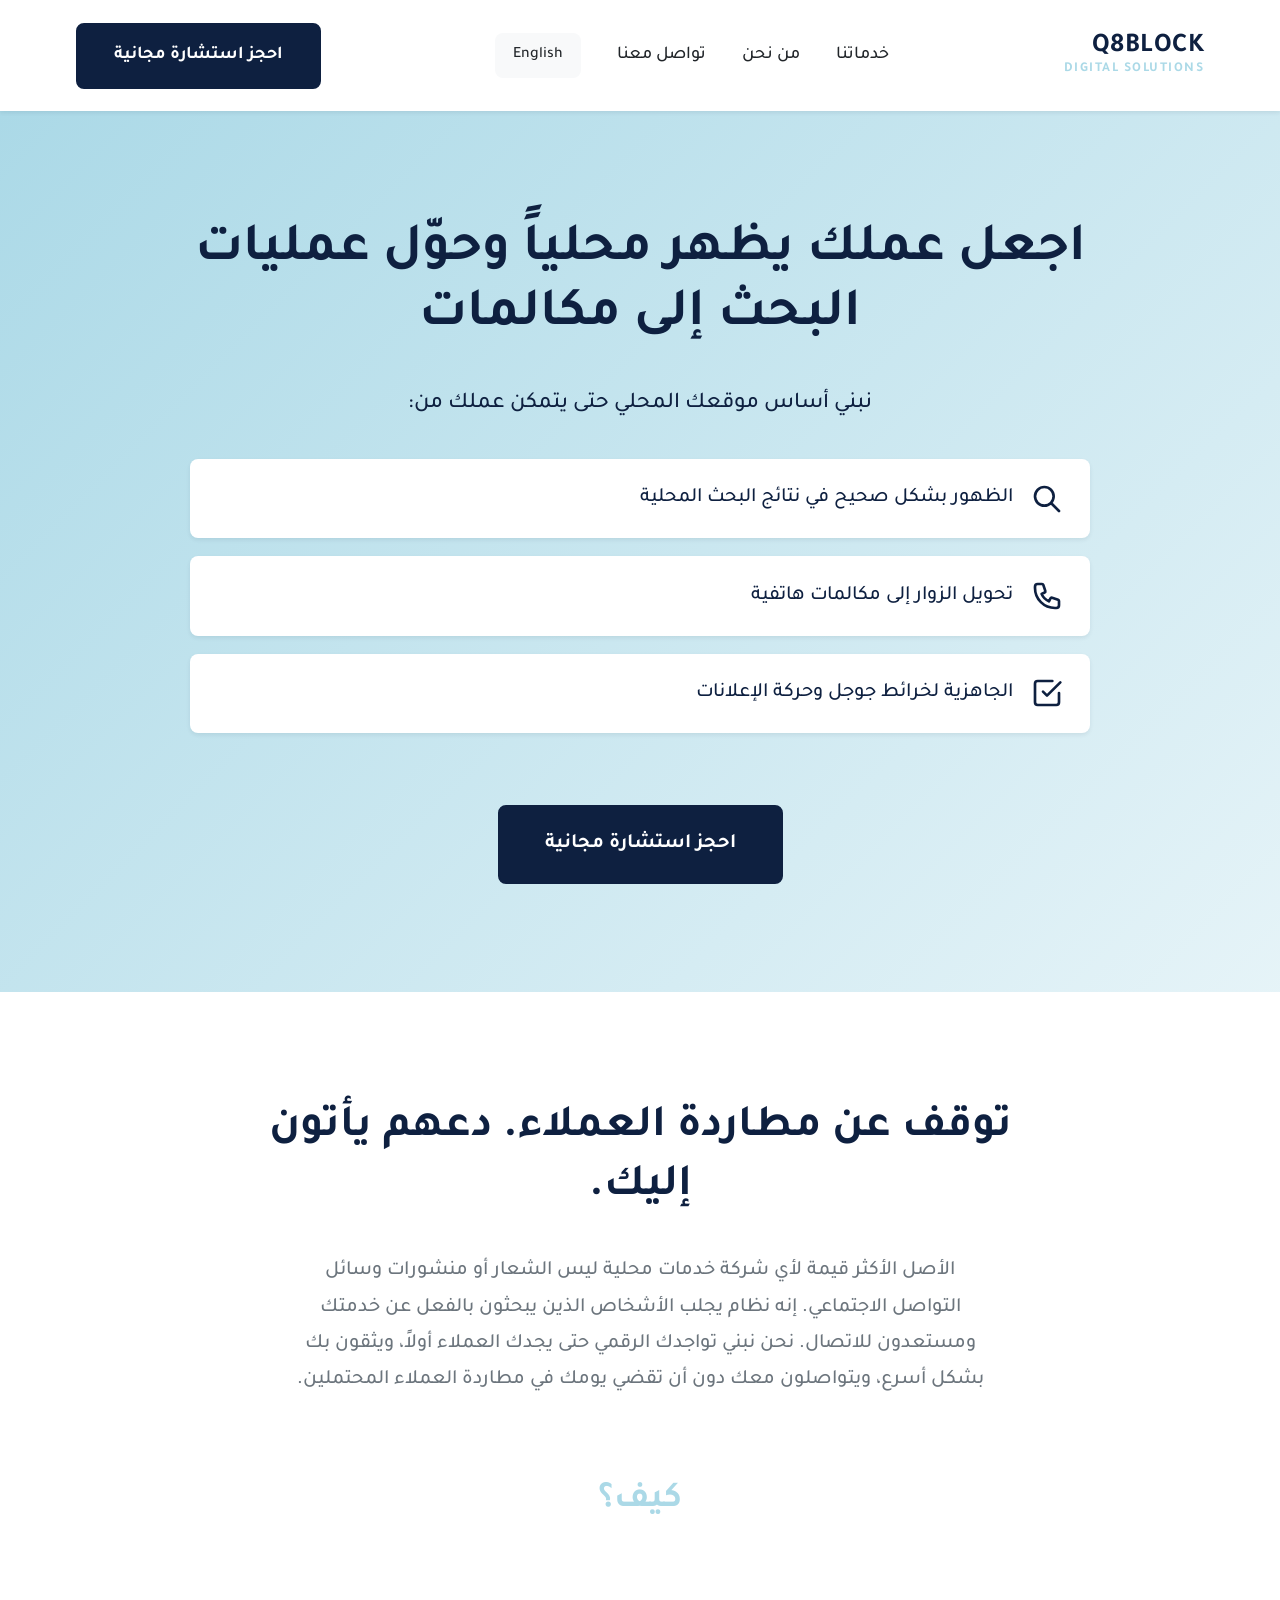
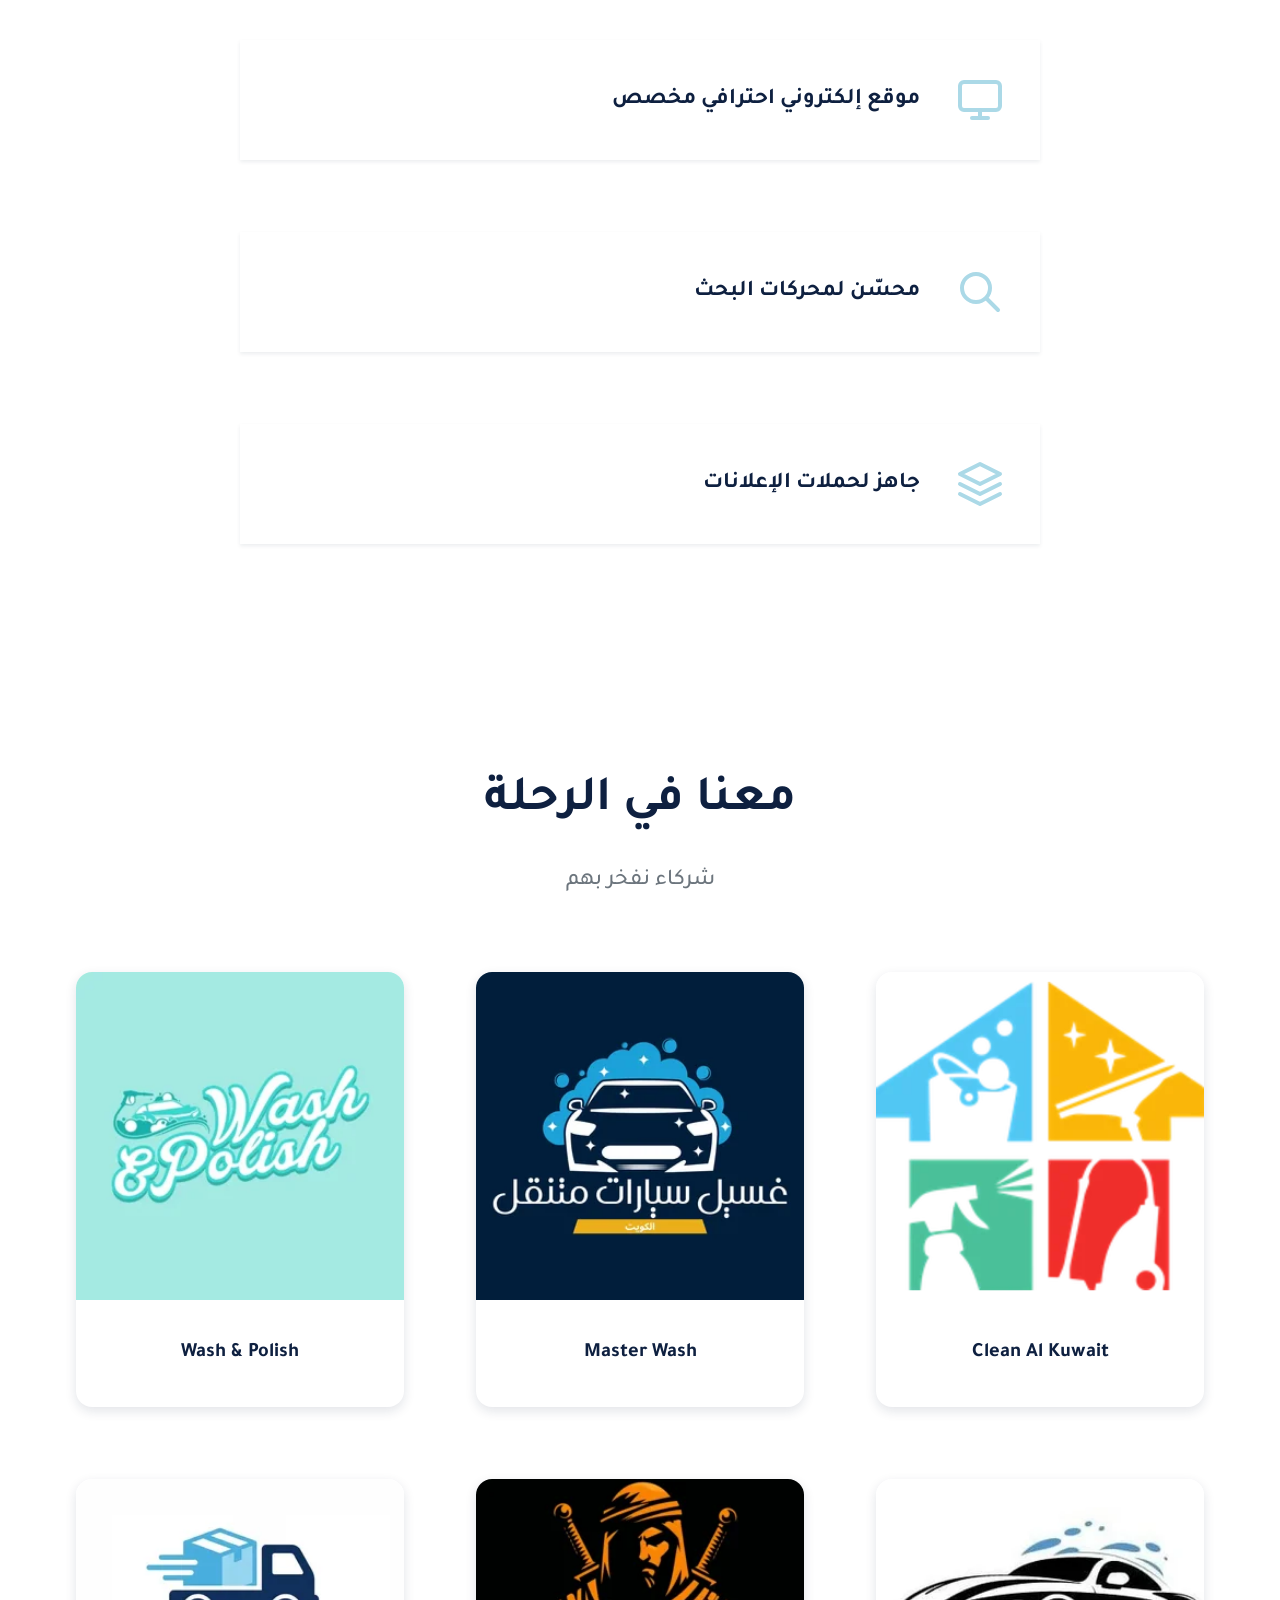
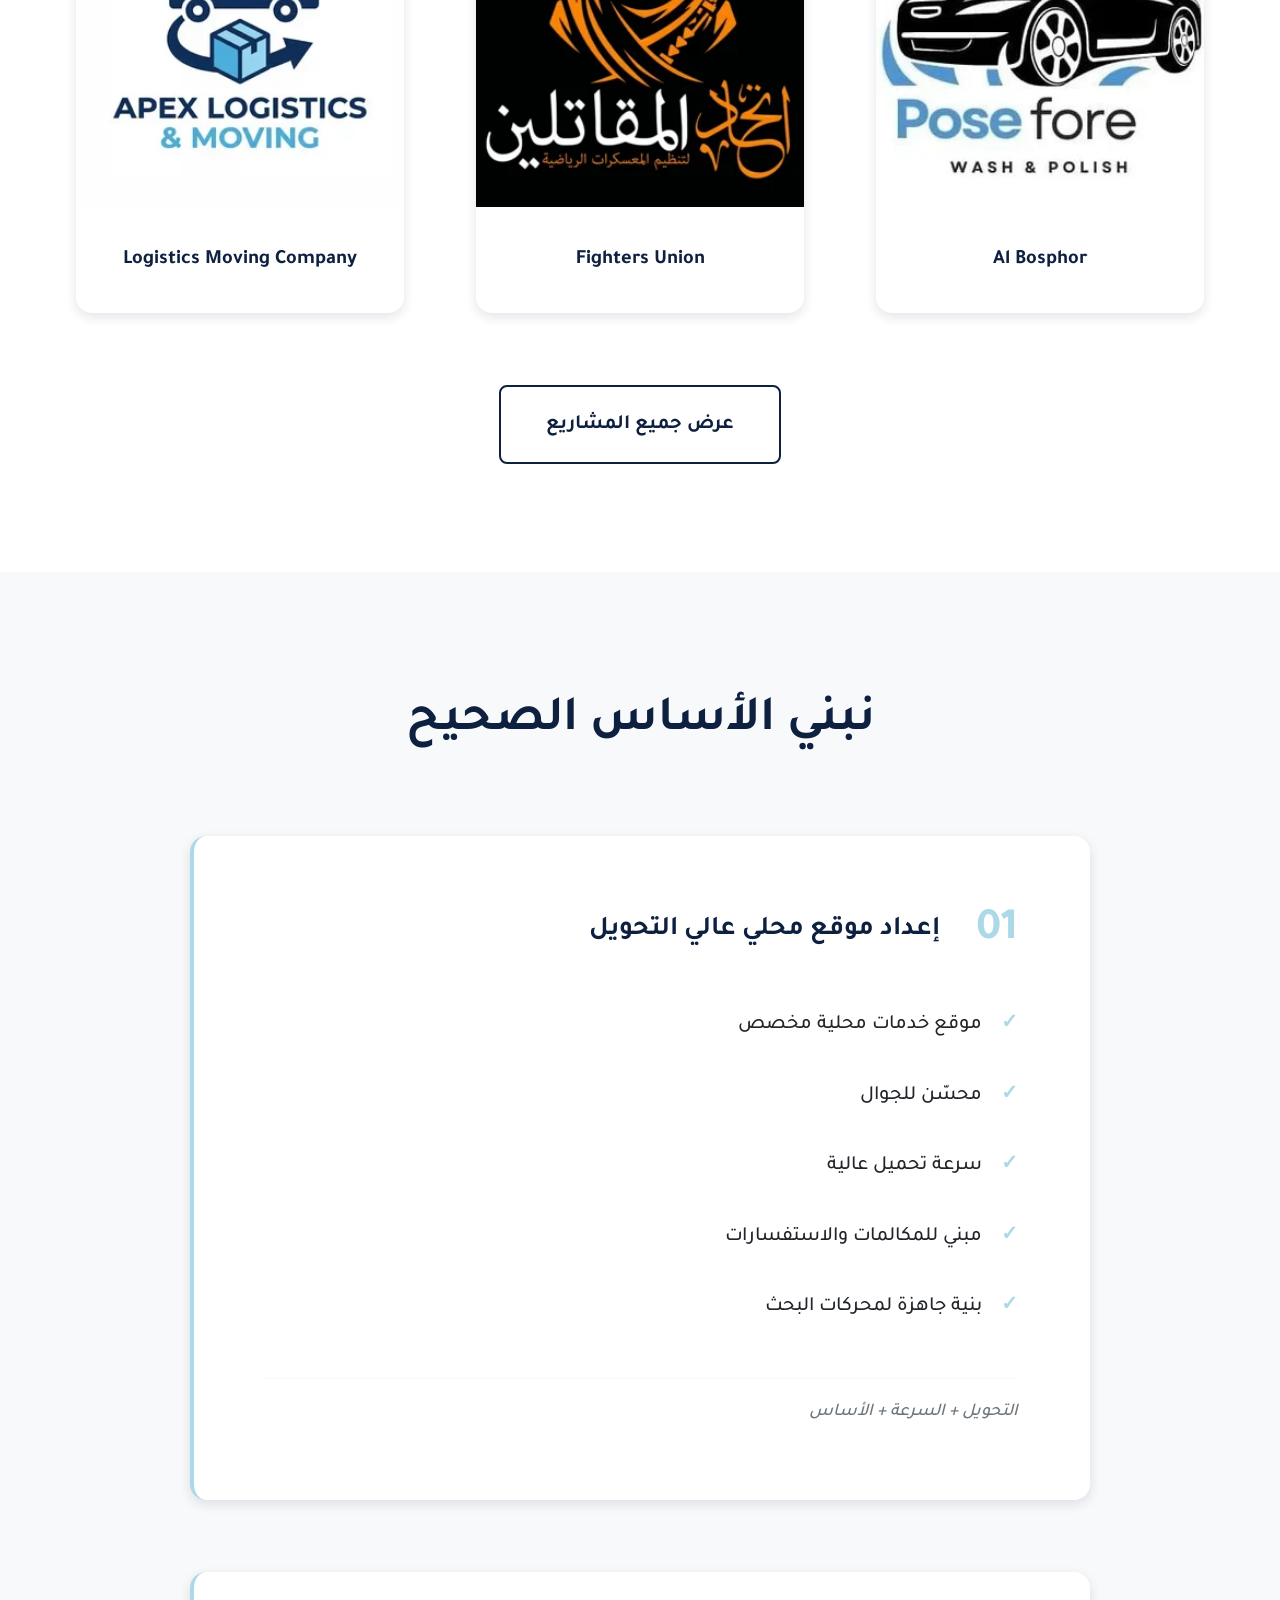
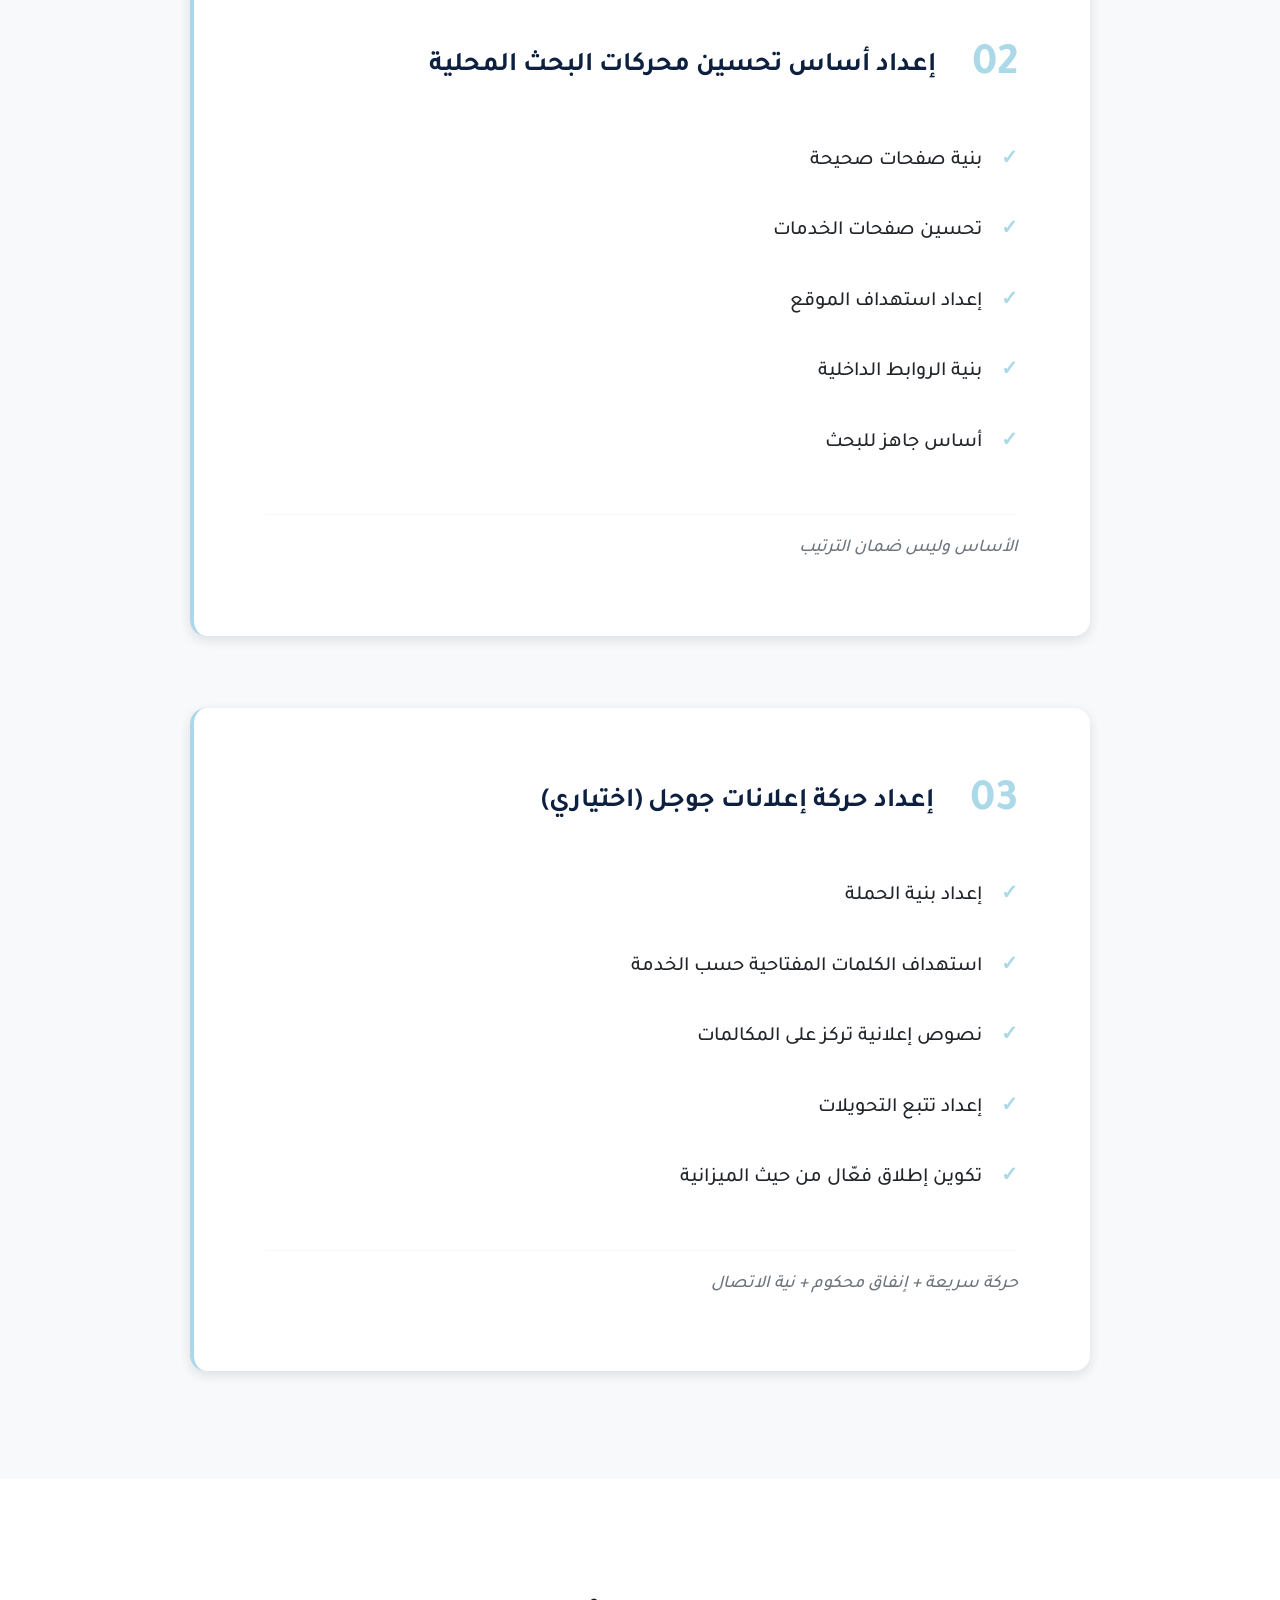
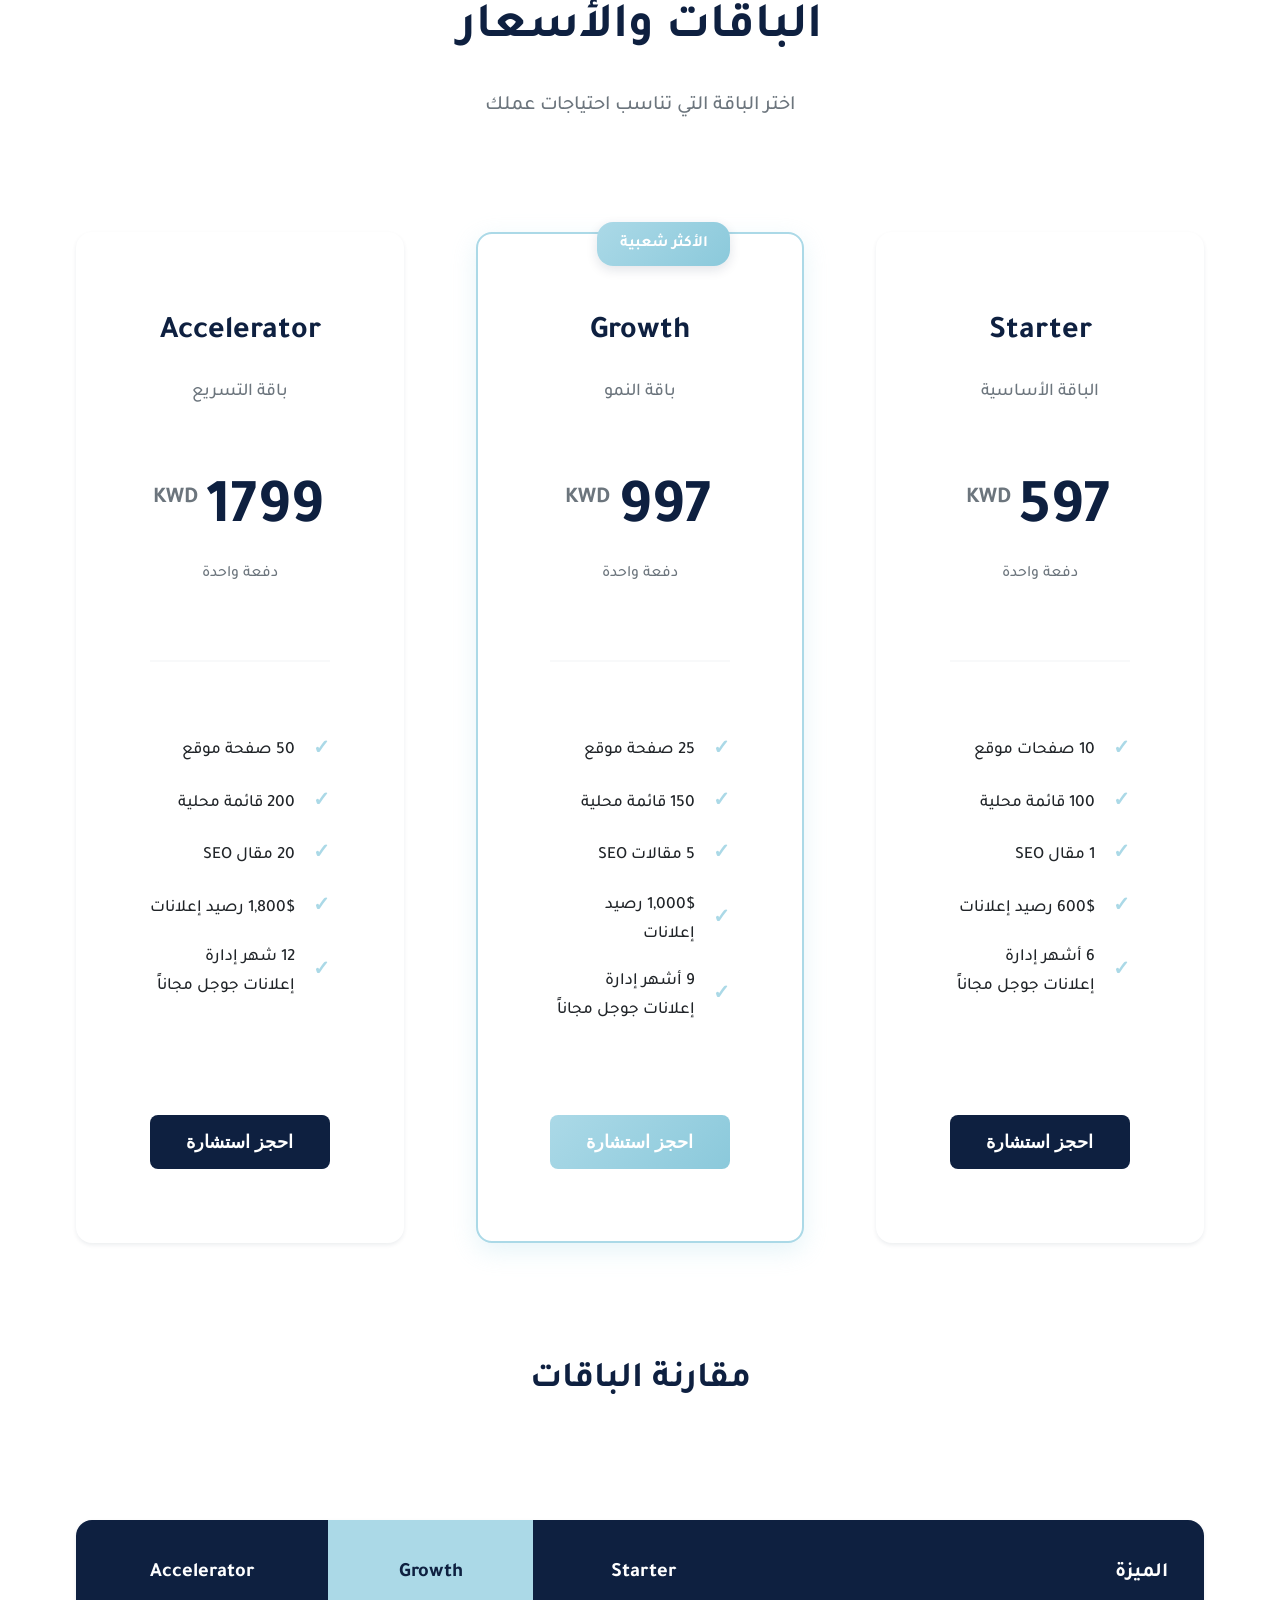
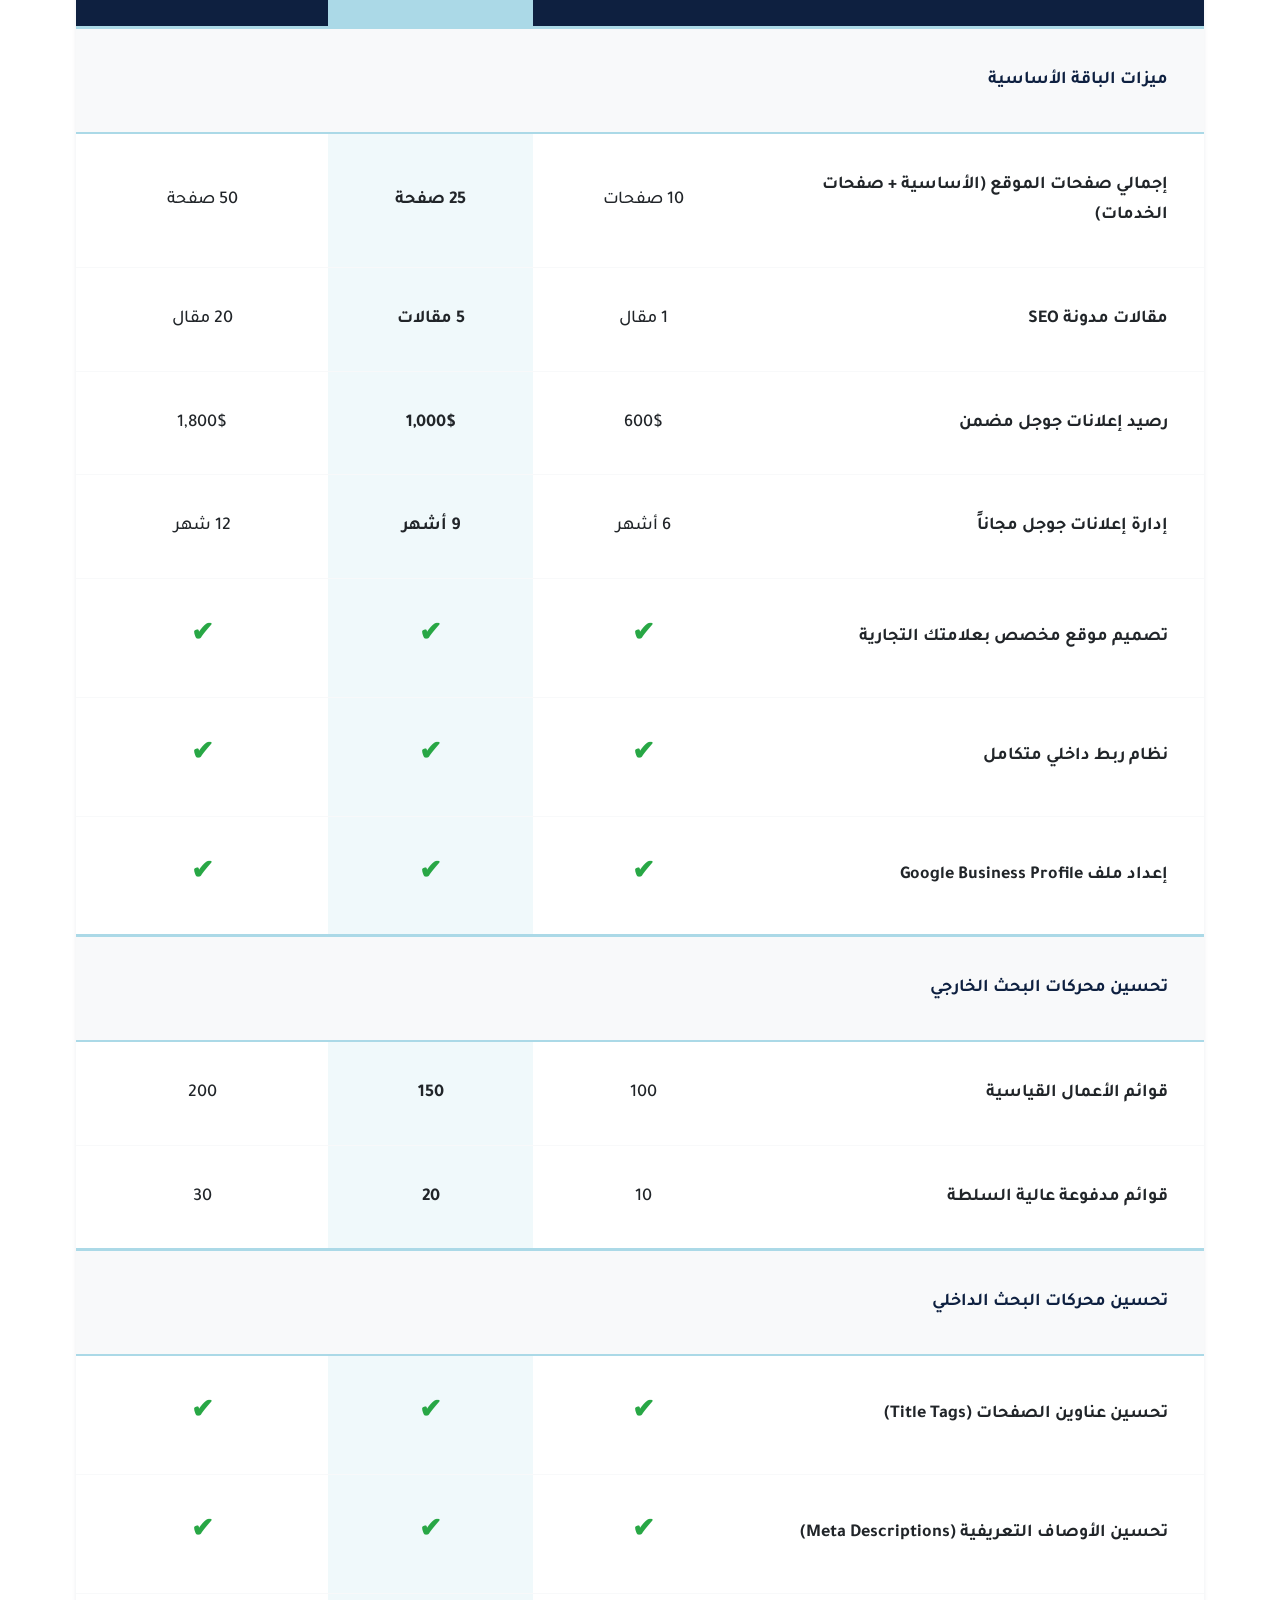
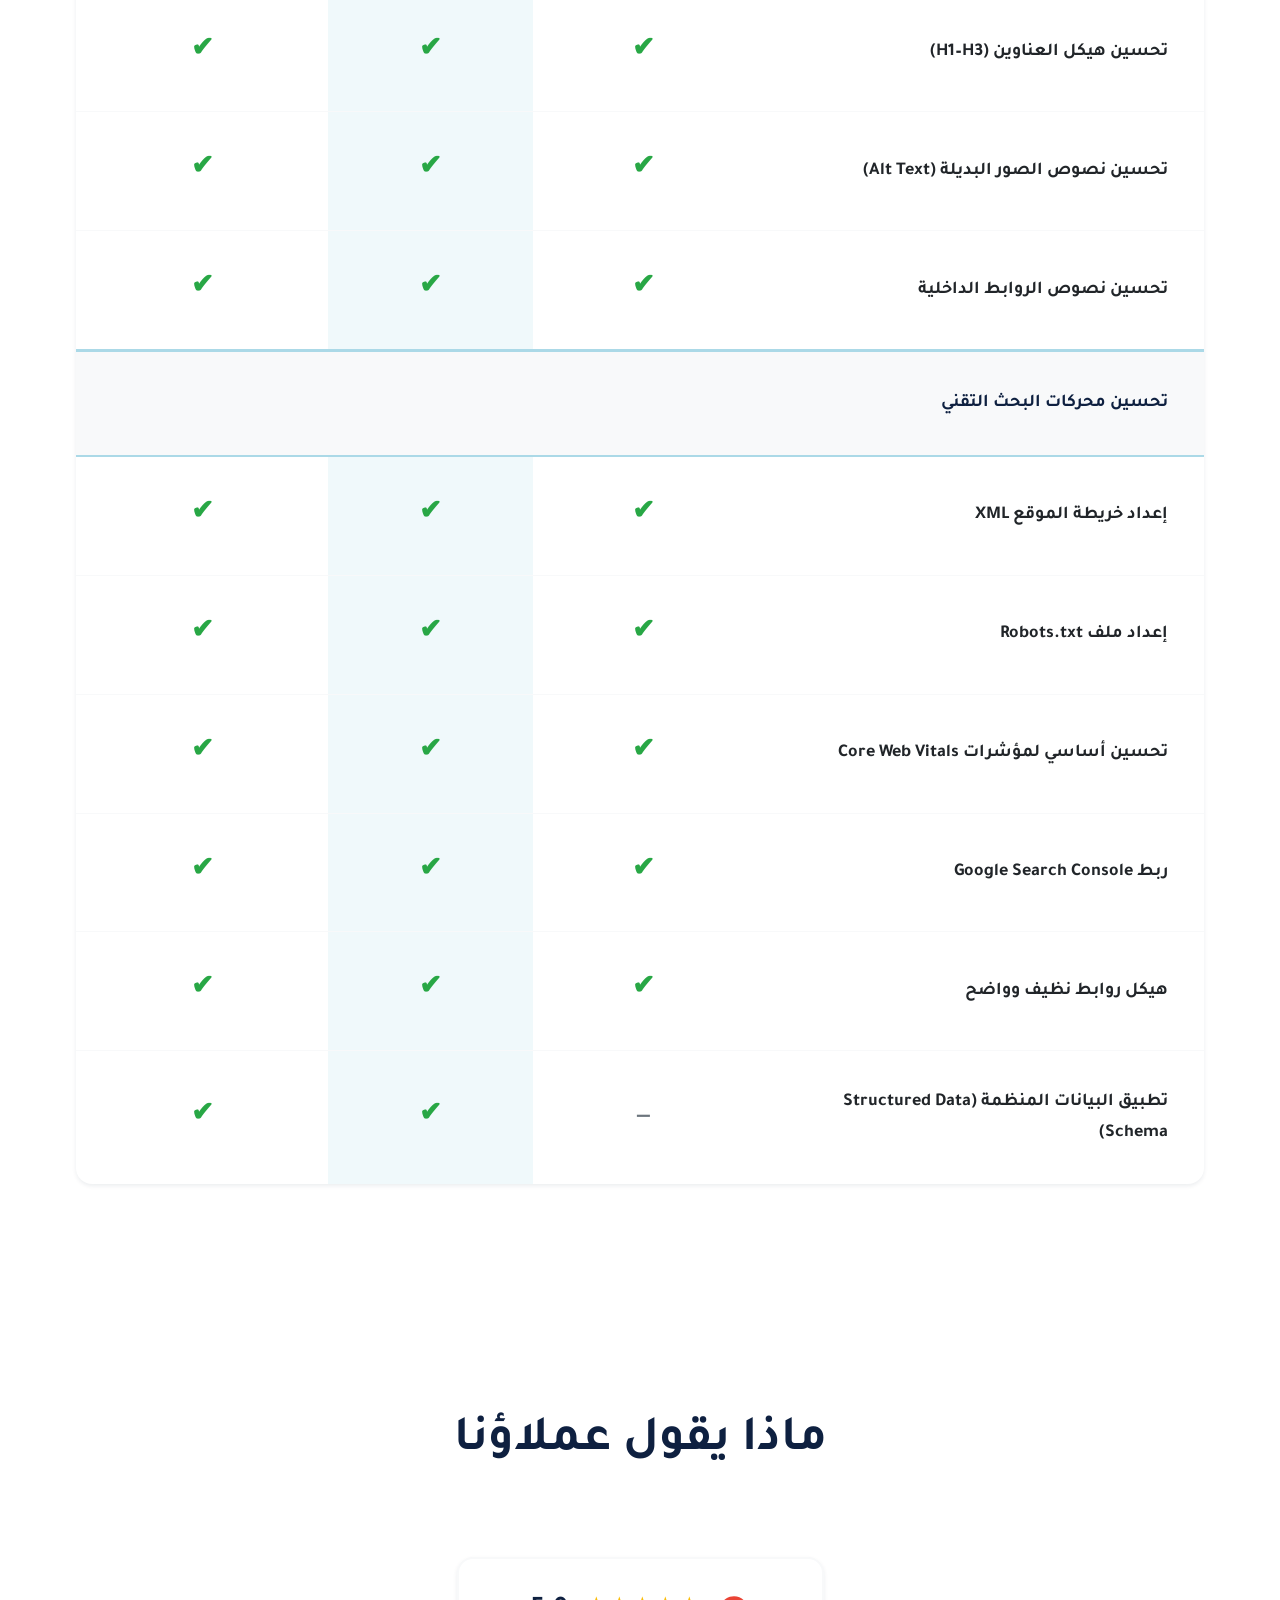
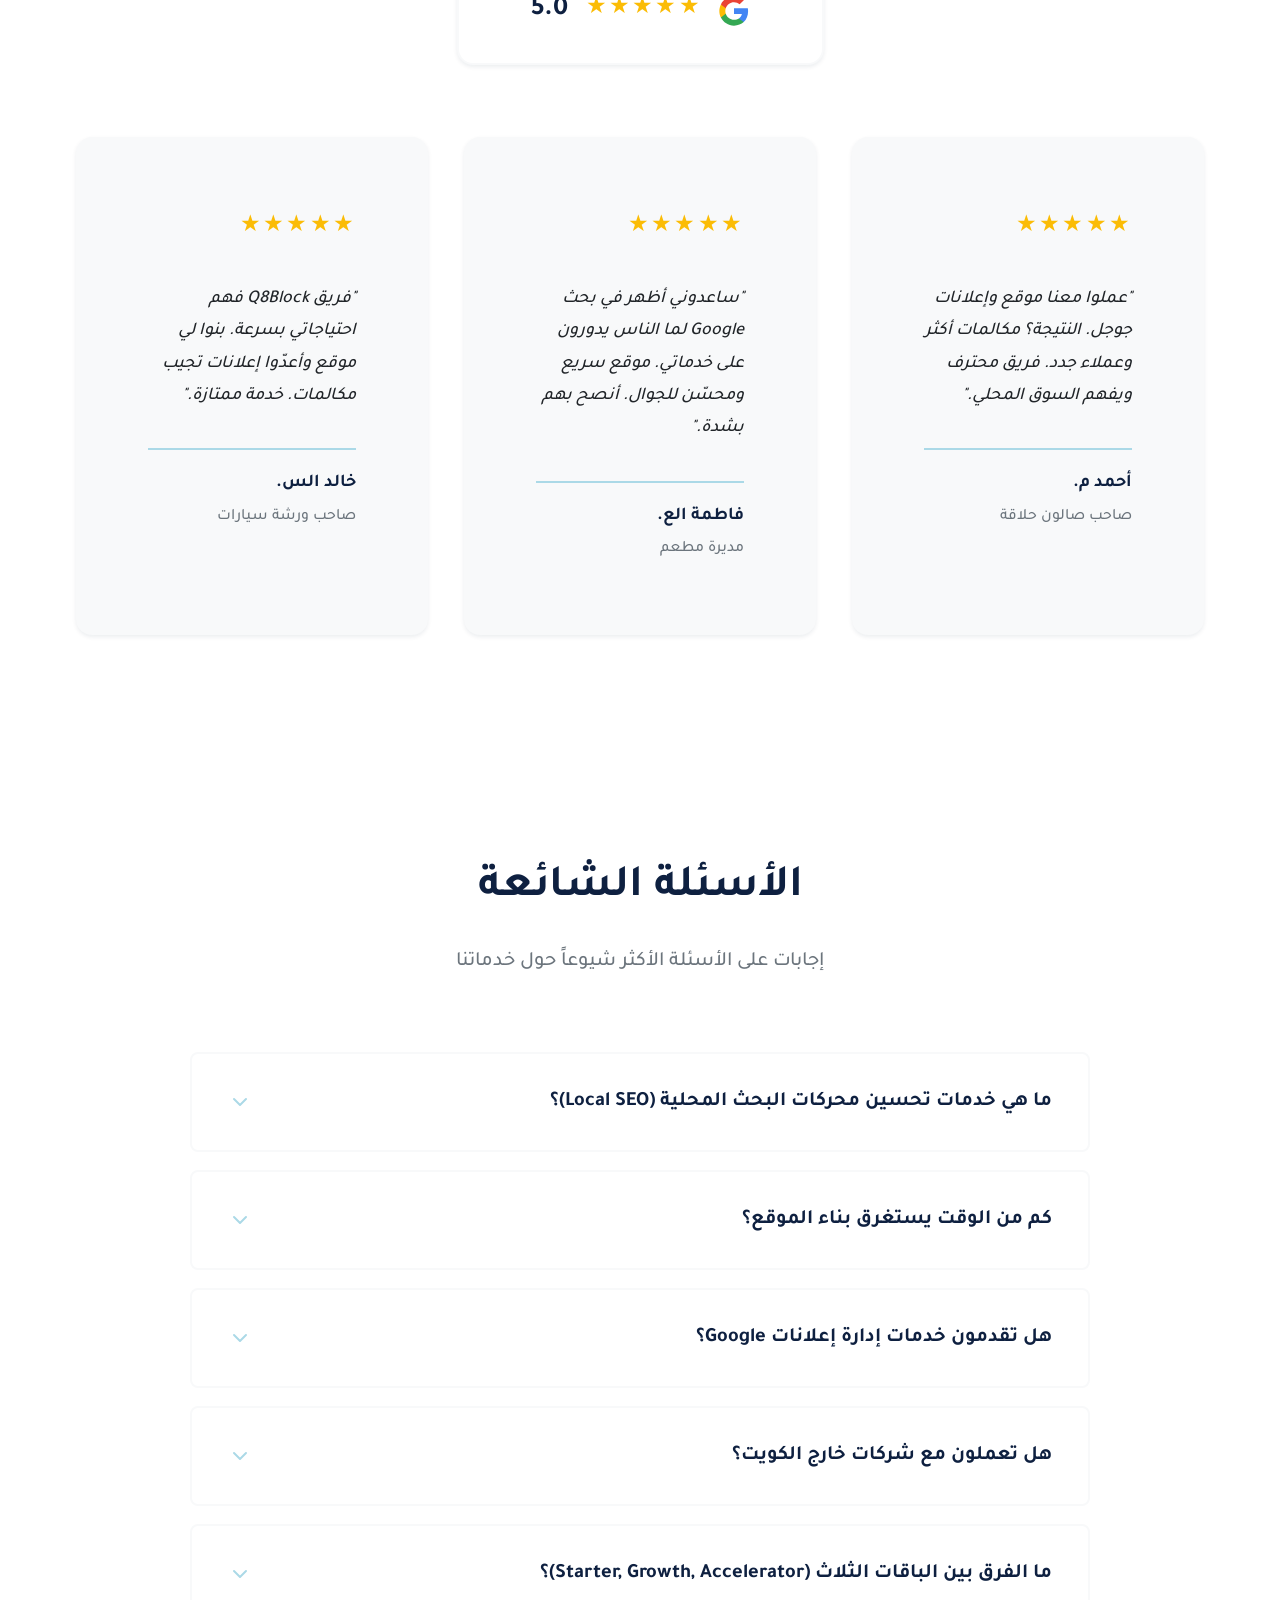
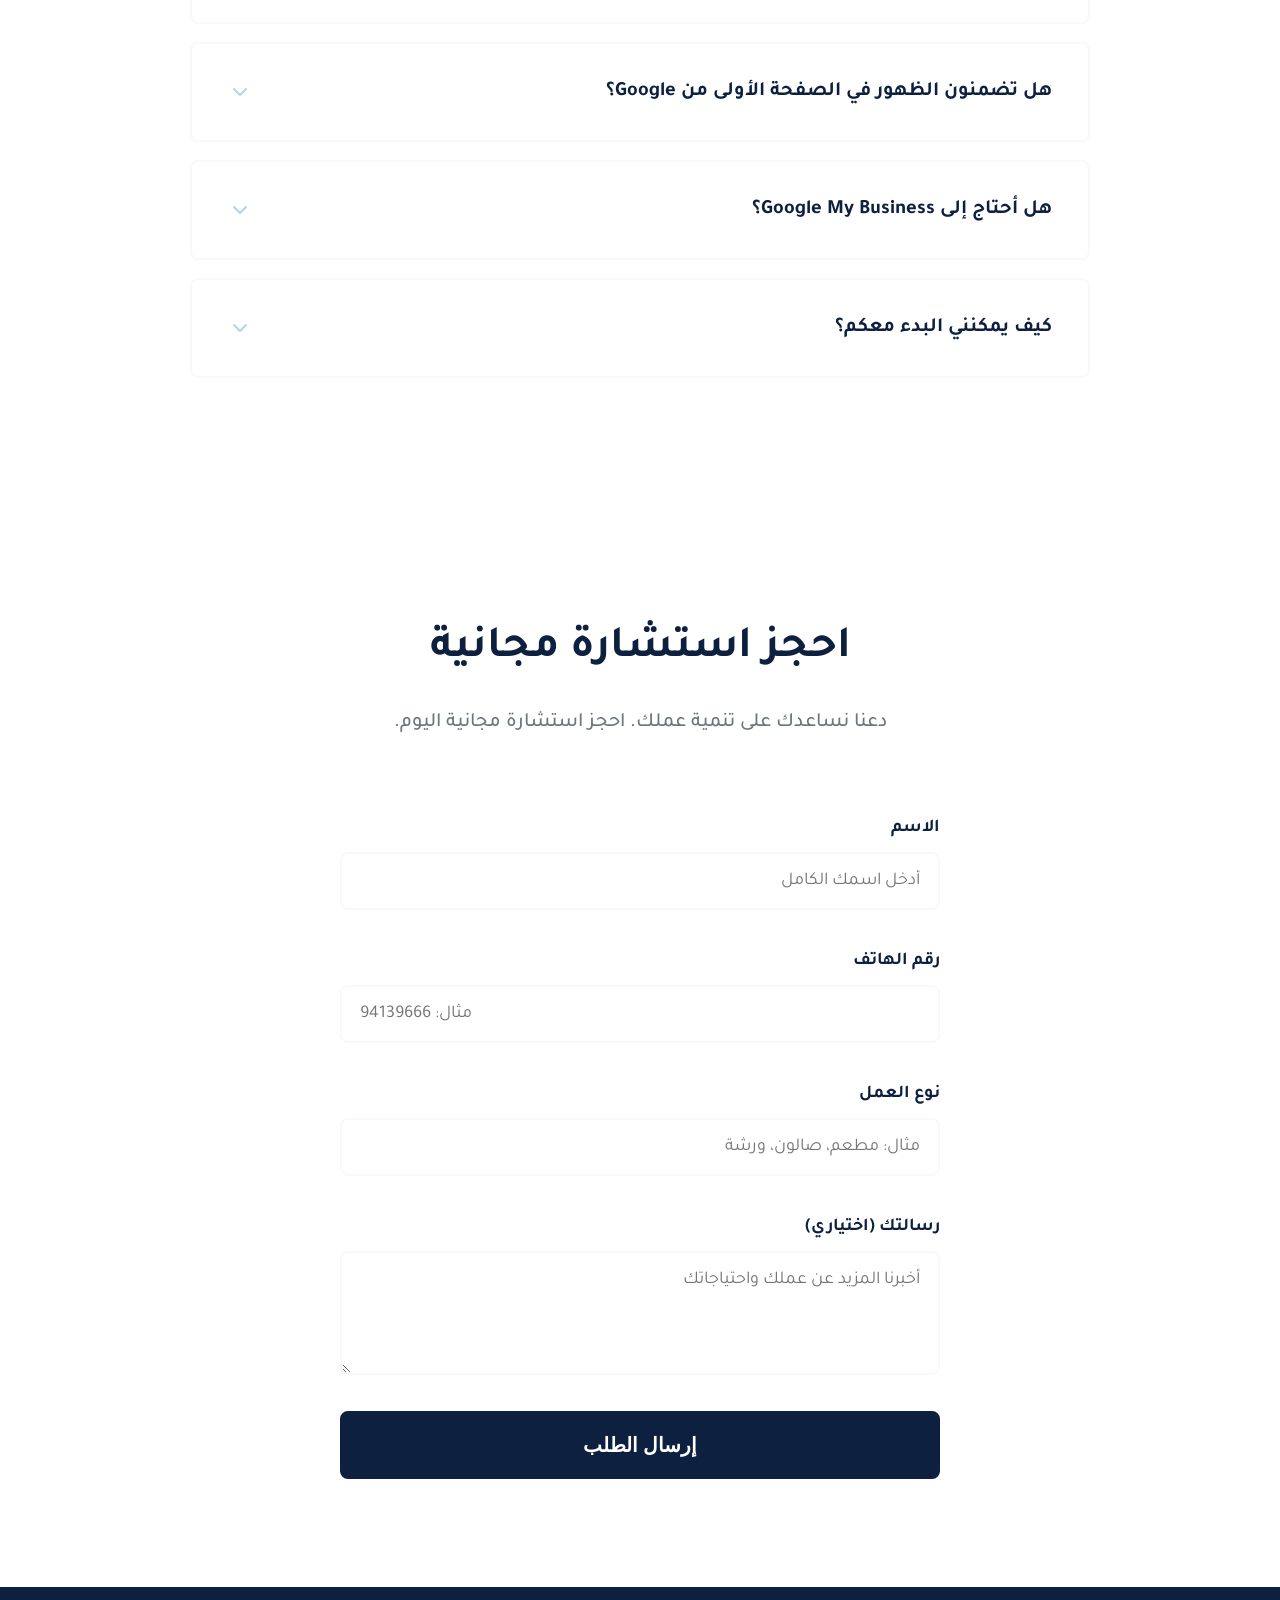
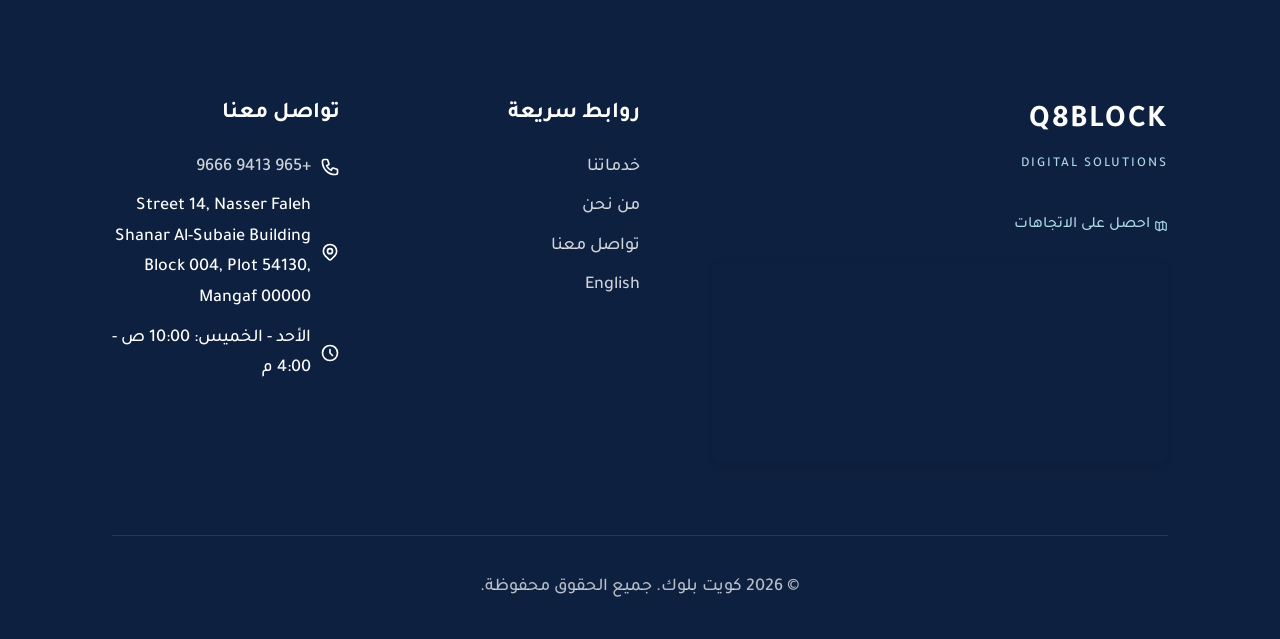
==== index.html @ 3694ca93 "Update homepage pricing with new prices and Google Ads benefits Pricing Updates (Both English and Ar" ====
<!DOCTYPE html>
<html lang="ar" dir="rtl">
<head>
    <meta charset="UTF-8">
    <meta name="viewport" content="width=device-width, initial-scale=1.0">
    
    <!-- Primary Meta Tags -->
    <title>كويت بلوك | خدمات تحسين محركات البحث المحلية في الكويت والخليج</title>
    <meta name="title" content="كويت بلوك | خدمات تحسين محركات البحث المحلية في الكويت والخليج">
    <meta name="description" content="نساعد الشركات المحلية على الظهور في نتائج البحث وجذب المزيد من العملاء. خدمات إعداد Google My Business، مواقع محلية، وإدارة الإعلانات في الكويت والسعودية والإمارات.">
    <meta name="keywords" content="تحسين محركات البحث الكويت, SEO محلي, Google My Business, مواقع محلية, إدارة إعلانات جوجل, تسويق رقمي الكويت">
    
    <!-- Open Graph / Facebook -->
    <meta property="og:type" content="website">
    <meta property="og:url" content="https://q8block.com/">
    <meta property="og:title" content="كويت بلوك | خدمات تحسين محركات البحث المحلية">
    <meta property="og:description" content="نساعد الشركات المحلية على الظهور في نتائج البحث وجذب المزيد من العملاء">
    <meta property="og:image" content="https://q8block.com/assets/images/logo.png">
    <meta property="og:locale" content="ar_KW">
    <meta property="og:locale:alternate" content="en_US">
    
    <!-- Twitter -->
    <meta property="twitter:card" content="summary_large_image">
    <meta property="twitter:url" content="https://q8block.com/">
    <meta property="twitter:title" content="كويت بلوك | خدمات تحسين محركات البحث المحلية">
    <meta property="twitter:description" content="نساعد الشركات المحلية على الظهور في نتائج البحث وجذب المزيد من العملاء">
    <meta property="twitter:image" content="https://q8block.com/assets/images/logo.png">
    
    <!-- Canonical & Alternate -->
    <link rel="canonical" href="https://q8block.com/">
    <link rel="alternate" hreflang="ar" href="https://q8block.com/">
    <link rel="alternate" hreflang="en" href="https://q8block.com/en/">
    <link rel="alternate" hreflang="x-default" href="https://q8block.com/">
    
    <!-- Favicon -->
    <link rel="icon" type="image/png" href="/assets/images/logo.png">
    
    <!-- Preconnect to Google Fonts -->
    <link rel="preconnect" href="https://fonts.googleapis.com">
    <link rel="preconnect" href="https://fonts.gstatic.com" crossorigin>
    <link href="https://fonts.googleapis.com/css2?family=Tajawal:wght@300;400;500;600;700;800&display=swap" rel="stylesheet">
    
    <!-- Stylesheet -->
    <link rel="stylesheet" href="/assets/css/styles.css">
    
    <!-- Schema.org Structured Data -->
    <script type="application/ld+json">
    {
      "@context": "https://schema.org",
      "@type": "LocalBusiness",
      "@id": "https://q8block.com/#organization",
      "name": "كويت بلوك",
      "alternateName": "Q8Block",
      "url": "https://q8block.com",
      "logo": "https://q8block.com/assets/images/logo.png",
      "image": "https://q8block.com/assets/images/logo.png",
      "description": "نساعد الشركات المحلية على الظهور في نتائج البحث وجذب المزيد من العملاء من خلال خدمات تحسين محركات البحث المحلية وإدارة الإعلانات",
      "telephone": "+965 9413 9666",
      "email": "info@q8block.com",
      "address": {
        "@type": "PostalAddress",
        "streetAddress": "Street 14, Nasser Faleh Shanar Al-Subaie Building Block 004, Plot 54130",
        "addressLocality": "Mangaf",
        "postalCode": "00000",
        "addressRegion": "Ahmadi Governorate",
        "addressCountry": "KW"
      },
      "geo": {
        "@type": "GeoCoordinates",
        "latitude": "29.0833",
        "longitude": "48.0833"
      },
      "openingHoursSpecification": [
        {
          "@type": "OpeningHoursSpecification",
          "dayOfWeek": ["Sunday", "Monday", "Tuesday", "Wednesday", "Thursday"],
          "opens": "10:00",
          "closes": "16:00"
        }
      ],
      "areaServed": [
        {
          "@type": "Country",
          "name": "Kuwait"
        },
        {
          "@type": "Country",
          "name": "Saudi Arabia"
        },
        {
          "@type": "Country",
          "name": "United Arab Emirates"
        }
      ],
      "serviceType": ["Local SEO", "Google My Business Setup", "Local Website Development", "Google Ads Management"],
      "priceRange": "KWD 120-450",
      "hasMap": "https://share.google/Hi6OENtATwRxOIzvb",
      "aggregateRating": {
        "@type": "AggregateRating",
        "ratingValue": "5.0",
        "reviewCount": "12",
        "bestRating": "5",
        "worstRating": "1"
      },
      "sameAs": []
    }
    </script>
</head>
<body>
    <!-- Header / Navigation -->
    <header class="header">
        <nav class="nav container">
            <div class="nav-brand">
                <a href="/" class="brand-link">
                    <div class="brand-text">
                        <span class="brand-name">Q8BLOCK</span>
                        <span class="brand-tagline">DIGITAL SOLUTIONS</span>
                    </div>
                </a>
            </div>
            <div class="nav-links">
                <a href="/services/" class="nav-link">خدماتنا</a>
                <a href="/about" class="nav-link">من نحن</a>
                <a href="/contact" class="nav-link">تواصل معنا</a>
                <a href="/en/" class="nav-link lang-switch">English</a>
            </div>
            <div class="nav-cta">
                <a href="#consultation" class="btn btn-primary">احجز استشارة مجانية</a>
            </div>
            <button class="mobile-menu-toggle" aria-label="فتح القائمة">
                <span></span>
                <span></span>
                <span></span>
            </button>
        </nav>
    </header>

    <!-- Hero Section -->
    <section class="hero">
        <div class="container">
            <div class="hero-content">
                <h1 class="hero-title">اجعل عملك يظهر محلياً وحوّل عمليات البحث إلى مكالمات</h1>
                <div class="hero-description">
                    <p class="hero-intro">نبني أساس موقعك المحلي حتى يتمكن عملك من:</p>
                    <ul class="hero-benefits">
                        <li class="benefit-item">
                            <svg class="benefit-icon" viewBox="0 0 24 24" fill="none" xmlns="http://www.w3.org/2000/svg">
                                <path d="M21 21L15 15M17 10C17 13.866 13.866 17 10 17C6.13401 17 3 13.866 3 10C3 6.13401 6.13401 3 10 3C13.866 3 17 6.13401 17 10Z" stroke="currentColor" stroke-width="2" stroke-linecap="round" stroke-linejoin="round"/>
                            </svg>
                            <span>الظهور بشكل صحيح في نتائج البحث المحلية</span>
                        </li>
                        <li class="benefit-item">
                            <svg class="benefit-icon" viewBox="0 0 24 24" fill="none" xmlns="http://www.w3.org/2000/svg">
                                <path d="M3 5C3 3.89543 3.89543 3 5 3H8.27924C8.70967 3 9.09181 3.27543 9.22792 3.68377L10.7257 8.17721C10.8831 8.64932 10.6694 9.16531 10.2243 9.38787L7.96701 10.5165C9.06925 12.9612 11.0388 14.9308 13.4835 16.033L14.6121 13.7757C14.8347 13.3306 15.3507 13.1169 15.8228 13.2743L20.3162 14.7721C20.7246 14.9082 21 15.2903 21 15.7208V19C21 20.1046 20.1046 21 19 21H18C9.71573 21 3 14.2843 3 6V5Z" stroke="currentColor" stroke-width="2" stroke-linecap="round" stroke-linejoin="round"/>
                            </svg>
                            <span>تحويل الزوار إلى مكالمات هاتفية</span>
                        </li>
                        <li class="benefit-item">
                            <svg class="benefit-icon" viewBox="0 0 24 24" fill="none" xmlns="http://www.w3.org/2000/svg">
                                <path d="M9 11L12 14L22 4M21 12V19C21 20.1046 20.1046 21 19 21H5C3.89543 21 3 20.1046 3 19V5C3 3.89543 3.89543 3 5 3H16" stroke="currentColor" stroke-width="2" stroke-linecap="round" stroke-linejoin="round"/>
                            </svg>
                            <span>الجاهزية لخرائط جوجل وحركة الإعلانات</span>
                        </li>
                    </ul>
                </div>
                <div class="hero-cta">
                    <a href="#consultation" class="btn btn-primary btn-large">احجز استشارة مجانية</a>
                </div>
            </div>
        </div>
    </section>

    <!-- Value Section -->
    <section class="value-section" id="about">
        <div class="container">
            <div class="value-content-centered">
                <h2 class="value-title-centered">توقف عن مطاردة العملاء. دعهم يأتون إليك.</h2>
                <p class="value-description">
                    الأصل الأكثر قيمة لأي شركة خدمات محلية ليس الشعار أو منشورات وسائل التواصل الاجتماعي. إنه نظام يجلب الأشخاص الذين يبحثون بالفعل عن خدمتك ومستعدون للاتصال. نحن نبني تواجدك الرقمي حتى يجدك العملاء أولاً، ويثقون بك بشكل أسرع، ويتواصلون معك دون أن تقضي يومك في مطاردة العملاء المحتملين.
                </p>
                <h3 class="value-how-title">كيف؟</h3>
                <ul class="value-points">
                    <li class="value-point fade-in" data-delay="0">
                        <svg class="value-icon" viewBox="0 0 24 24" fill="none" xmlns="http://www.w3.org/2000/svg">
                            <rect x="2" y="3" width="20" height="14" rx="2" stroke="currentColor" stroke-width="2"/>
                            <path d="M8 21H16" stroke="currentColor" stroke-width="2" stroke-linecap="round"/>
                            <path d="M12 17V21" stroke="currentColor" stroke-width="2" stroke-linecap="round"/>
                        </svg>
                        <span>موقع إلكتروني احترافي مخصص</span>
                    </li>
                    <li class="value-point fade-in" data-delay="200">
                        <svg class="value-icon" viewBox="0 0 24 24" fill="none" xmlns="http://www.w3.org/2000/svg">
                            <path d="M21 21L15 15M17 10C17 13.866 13.866 17 10 17C6.13401 17 3 13.866 3 10C3 6.13401 6.13401 3 10 3C13.866 3 17 6.13401 17 10Z" stroke="currentColor" stroke-width="2" stroke-linecap="round" stroke-linejoin="round"/>
                        </svg>
                        <span>محسّن لمحركات البحث</span>
                    </li>
                    <li class="value-point fade-in" data-delay="400">
                        <svg class="value-icon" viewBox="0 0 24 24" fill="none" xmlns="http://www.w3.org/2000/svg">
                            <path d="M12 2L2 7L12 12L22 7L12 2Z" stroke="currentColor" stroke-width="2" stroke-linecap="round" stroke-linejoin="round"/>
                            <path d="M2 17L12 22L22 17" stroke="currentColor" stroke-width="2" stroke-linecap="round" stroke-linejoin="round"/>
                            <path d="M2 12L12 17L22 12" stroke="currentColor" stroke-width="2" stroke-linecap="round" stroke-linejoin="round"/>
                        </svg>
                        <span>جاهز لحملات الإعلانات</span>
                    </li>
                </ul>
            </div>
        </div>
    </section>

    <!-- Portfolio Section -->
    <section class="portfolio-section">
        <div class="container">
            <div class="section-header">
                <h2 class="section-title">معنا في الرحلة</h2>
                <p class="section-description">شركاء نفخر بهم</p>
            </div>
            <div class="portfolio-grid">
                <a href="https://kwtclean.com" target="_blank" rel="nofollow" class="portfolio-item">
                    <div class="portfolio-image">
                        <img src="assets/images/portfolio/clean-al-kuwait.webp" alt="Clean Al Kuwait" loading="lazy">
                    </div>
                    <h3 class="portfolio-title">Clean Al Kuwait</h3>
                </a>
                <a href="https://carwashkw.com" target="_blank" rel="nofollow" class="portfolio-item">
                    <div class="portfolio-image">
                        <img src="assets/images/portfolio/master-wash.webp" alt="Master Wash" loading="lazy">
                    </div>
                    <h3 class="portfolio-title">Master Wash</h3>
                </a>
                <a href="https://kwcarwash.com" target="_blank" rel="nofollow" class="portfolio-item">
                    <div class="portfolio-image">
                        <img src="assets/images/portfolio/wash-polish.webp" alt="Wash & Polish" loading="lazy">
                    </div>
                    <h3 class="portfolio-title">Wash & Polish</h3>
                </a>
                <a href="https://q8carwash.com" target="_blank" rel="nofollow" class="portfolio-item">
                    <div class="portfolio-image">
                        <img src="assets/images/portfolio/al-bosphor.webp" alt="Al Bosphor" loading="lazy">
                    </div>
                    <h3 class="portfolio-title">Al Bosphor</h3>
                </a>
                <a href="https://fightersunionkw.com/" target="_blank" rel="nofollow" class="portfolio-item">
                    <div class="portfolio-image">
                        <img src="assets/images/portfolio/fighters-union.webp" alt="Fighters Union" loading="lazy">
                    </div>
                    <h3 class="portfolio-title">Fighters Union</h3>
                </a>
                <div class="portfolio-item">
                    <div class="portfolio-image">
                        <img src="assets/images/portfolio/logistics-moving.webp" alt="Logistics Moving Company" loading="lazy">
                    </div>
                    <h3 class="portfolio-title">Logistics Moving Company</h3>
                </div>
            </div>
            <div class="portfolio-cta">
                <a href="/projects" class="btn btn-secondary btn-large">عرض جميع المشاريع</a>
            </div>
        </div>
    </section>

    <!-- Services Section -->
    <section class="services-section" id="services">
        <div class="container">
            <div class="section-header">
                <h2 class="section-title">نبني الأساس الصحيح</h2>
            </div>
            <div class="services-detailed">
                <!-- Service 1: High-Converting Local Website Setup -->
                <div class="service-detail-card fade-in-on-scroll">
                    <div class="service-detail-header">
                        <div class="service-detail-number">01</div>
                        <h3 class="service-detail-title">إعداد موقع محلي عالي التحويل</h3>
                    </div>
                    <ul class="service-detail-list">
                        <li>موقع خدمات محلية مخصص</li>
                        <li>محسّن للجوال</li>
                        <li>سرعة تحميل عالية</li>
                        <li>مبني للمكالمات والاستفسارات</li>
                        <li>بنية جاهزة لمحركات البحث</li>
                    </ul>
                    <p class="service-detail-summary">التحويل + السرعة + الأساس</p>
                </div>

                <!-- Service 2: Local SEO Foundation Setup -->
                <div class="service-detail-card fade-in-on-scroll">
                    <div class="service-detail-header">
                        <div class="service-detail-number">02</div>
                        <h3 class="service-detail-title">إعداد أساس تحسين محركات البحث المحلية</h3>
                    </div>
                    <ul class="service-detail-list">
                        <li>بنية صفحات صحيحة</li>
                        <li>تحسين صفحات الخدمات</li>
                        <li>إعداد استهداف الموقع</li>
                        <li>بنية الروابط الداخلية</li>
                        <li>أساس جاهز للبحث</li>
                    </ul>
                    <p class="service-detail-summary">الأساس وليس ضمان الترتيب</p>
                </div>

                <!-- Service 3: Google Ads Traffic Setup -->
                <div class="service-detail-card fade-in-on-scroll">
                    <div class="service-detail-header">
                        <div class="service-detail-number">03</div>
                        <h3 class="service-detail-title">إعداد حركة إعلانات جوجل (اختياري)</h3>
                    </div>
                    <ul class="service-detail-list">
                        <li>إعداد بنية الحملة</li>
                        <li>استهداف الكلمات المفتاحية حسب الخدمة</li>
                        <li>نصوص إعلانية تركز على المكالمات</li>
                        <li>إعداد تتبع التحويلات</li>
                        <li>تكوين إطلاق فعّال من حيث الميزانية</li>
                    </ul>
                    <p class="service-detail-summary">حركة سريعة + إنفاق محكوم + نية الاتصال</p>
                </div>
            </div>
        </div>
    </section>

    <!-- Pricing Section -->
    <section class="pricing-section" id="pricing">
        <div class="container">
            <div class="section-header">
                <h2 class="section-title">الباقات والأسعار</h2>
                <p class="section-subtitle">اختر الباقة التي تناسب احتياجات عملك</p>
            </div>

            <!-- Pricing Cards -->
            <div class="pricing-cards">
                <!-- Starter Package -->
                <div class="pricing-card fade-in-on-scroll">
                    <div class="pricing-card-header">
                        <h3 class="pricing-card-title">Starter</h3>
                        <p class="pricing-card-name-ar">الباقة الأساسية</p>
                    </div>
                    <div class="pricing-card-price">
                        <span class="price-currency">KWD</span>
                        <span class="price-amount">597</span>
                        <span class="price-period">دفعة واحدة</span>
                    </div>
                    <div class="pricing-card-highlights">
                        <div class="highlight-item">
                            <span class="highlight-icon">✓</span>
                            <span>10 صفحات موقع</span>
                        </div>
                        <div class="highlight-item">
                            <span class="highlight-icon">✓</span>
                            <span>100 قائمة محلية</span>
                        </div>
                        <div class="highlight-item">
                            <span class="highlight-icon">✓</span>
                            <span>1 مقال SEO</span>
                        </div>
                        <div class="highlight-item">
                            <span class="highlight-icon">✓</span>
                            <span>600$ رصيد إعلانات</span>
                        </div>
                        <div class="highlight-item">
                            <span class="highlight-icon">✓</span>
                            <span>6 أشهر إدارة إعلانات جوجل مجاناً</span>
                        </div>
                    </div>
                    <button class="pricing-cta-button" onclick="document.getElementById('consultation').scrollIntoView({behavior: 'smooth'})">احجز استشارة</button>
                </div>

                <!-- Growth Package (Most Popular) -->
                <div class="pricing-card pricing-card-featured fade-in-on-scroll">
                    <div class="pricing-badge">الأكثر شعبية</div>
                    <div class="pricing-card-header">
                        <h3 class="pricing-card-title">Growth</h3>
                        <p class="pricing-card-name-ar">باقة النمو</p>
                    </div>
                    <div class="pricing-card-price">
                        <span class="price-currency">KWD</span>
                        <span class="price-amount">997</span>
                        <span class="price-period">دفعة واحدة</span>
                    </div>
                    <div class="pricing-card-highlights">
                        <div class="highlight-item">
                            <span class="highlight-icon">✓</span>
                            <span>25 صفحة موقع</span>
                        </div>
                        <div class="highlight-item">
                            <span class="highlight-icon">✓</span>
                            <span>150 قائمة محلية</span>
                        </div>
                        <div class="highlight-item">
                            <span class="highlight-icon">✓</span>
                            <span>5 مقالات SEO</span>
                        </div>
                        <div class="highlight-item">
                            <span class="highlight-icon">✓</span>
                            <span>1,000$ رصيد إعلانات</span>
                        </div>
                        <div class="highlight-item">
                            <span class="highlight-icon">✓</span>
                            <span>9 أشهر إدارة إعلانات جوجل مجاناً</span>
                        </div>
                    </div>
                    <button class="pricing-cta-button pricing-cta-featured" onclick="document.getElementById('consultation').scrollIntoView({behavior: 'smooth'})">احجز استشارة</button>
                </div>

                <!-- Accelerator Package -->
                <div class="pricing-card fade-in-on-scroll">
                    <div class="pricing-card-header">
                        <h3 class="pricing-card-title">Accelerator</h3>
                        <p class="pricing-card-name-ar">باقة التسريع</p>
                    </div>
                    <div class="pricing-card-price">
                        <span class="price-currency">KWD</span>
                        <span class="price-amount">1799</span>
                        <span class="price-period">دفعة واحدة</span>
                    </div>
                    <div class="pricing-card-highlights">
                        <div class="highlight-item">
                            <span class="highlight-icon">✓</span>
                            <span>50 صفحة موقع</span>
                        </div>
                        <div class="highlight-item">
                            <span class="highlight-icon">✓</span>
                            <span>200 قائمة محلية</span>
                        </div>
                        <div class="highlight-item">
                            <span class="highlight-icon">✓</span>
                            <span>20 مقال SEO</span>
                        </div>
                        <div class="highlight-item">
                            <span class="highlight-icon">✓</span>
                            <span>1,800$ رصيد إعلانات</span>
                        </div>
                        <div class="highlight-item">
                            <span class="highlight-icon">✓</span>
                            <span>12 شهر إدارة إعلانات جوجل مجاناً</span>
                        </div>
                    </div>
                    <button class="pricing-cta-button" onclick="document.getElementById('consultation').scrollIntoView({behavior: 'smooth'})">احجز استشارة</button>
                </div>
            </div>

            <!-- Package Comparison Table -->
            <div class="comparison-table-wrapper">
                <h3 class="comparison-title">مقارنة الباقات</h3>
                
                <table class="comparison-table">
                    <thead>
                        <tr>
                            <th>الميزة</th>
                            <th>Starter</th>
                            <th class="featured-col">Growth</th>
                            <th>Accelerator</th>
                        </tr>
                    </thead>
                    <tbody>
                        <!-- Core Package Features -->
                        <tr class="category-row">
                            <td colspan="4">ميزات الباقة الأساسية</td>
                        </tr>
                        <tr>
                            <td>إجمالي صفحات الموقع (الأساسية + صفحات الخدمات)</td>
                            <td>10 صفحات</td>
                            <td class="featured-col">25 صفحة</td>
                            <td>50 صفحة</td>
                        </tr>
                        <tr>
                            <td>مقالات مدونة SEO</td>
                            <td>1 مقال</td>
                            <td class="featured-col">5 مقالات</td>
                            <td>20 مقال</td>
                        </tr>
                        <tr>
                            <td>رصيد إعلانات جوجل مضمن</td>
                            <td>600$</td>
                            <td class="featured-col">1,000$</td>
                            <td>1,800$</td>
                        </tr>
                        <tr>
                            <td>إدارة إعلانات جوجل مجاناً</td>
                            <td>6 أشهر</td>
                            <td class="featured-col">9 أشهر</td>
                            <td>12 شهر</td>
                        </tr>
                        <tr>
                            <td>تصميم موقع مخصص بعلامتك التجارية</td>
                            <td><span class="check">✔</span></td>
                            <td class="featured-col"><span class="check">✔</span></td>
                            <td><span class="check">✔</span></td>
                        </tr>
                        <tr>
                            <td>نظام ربط داخلي متكامل</td>
                            <td><span class="check">✔</span></td>
                            <td class="featured-col"><span class="check">✔</span></td>
                            <td><span class="check">✔</span></td>
                        </tr>
                        <tr>
                            <td>إعداد ملف Google Business Profile</td>
                            <td><span class="check">✔</span></td>
                            <td class="featured-col"><span class="check">✔</span></td>
                            <td><span class="check">✔</span></td>
                        </tr>
                        
                        <!-- Off-Page SEO -->
                        <tr class="category-row">
                            <td colspan="4">تحسين محركات البحث الخارجي</td>
                        </tr>
                        <tr>
                            <td>قوائم الأعمال القياسية</td>
                            <td>100</td>
                            <td class="featured-col">150</td>
                            <td>200</td>
                        </tr>
                        <tr>
                            <td>قوائم مدفوعة عالية السلطة</td>
                            <td>10</td>
                            <td class="featured-col">20</td>
                            <td>30</td>
                        </tr>
                        
                        <!-- On-Page SEO -->
                        <tr class="category-row">
                            <td colspan="4">تحسين محركات البحث الداخلي</td>
                        </tr>
                        <tr>
                            <td>تحسين عناوين الصفحات (Title Tags)</td>
                            <td><span class="check">✔</span></td>
                            <td class="featured-col"><span class="check">✔</span></td>
                            <td><span class="check">✔</span></td>
                        </tr>
                        <tr>
                            <td>تحسين الأوصاف التعريفية (Meta Descriptions)</td>
                            <td><span class="check">✔</span></td>
                            <td class="featured-col"><span class="check">✔</span></td>
                            <td><span class="check">✔</span></td>
                        </tr>
                        <tr>
                            <td>تحسين هيكل العناوين (H1–H3)</td>
                            <td><span class="check">✔</span></td>
                            <td class="featured-col"><span class="check">✔</span></td>
                            <td><span class="check">✔</span></td>
                        </tr>
                        <tr>
                            <td>تحسين نصوص الصور البديلة (Alt Text)</td>
                            <td><span class="check">✔</span></td>
                            <td class="featured-col"><span class="check">✔</span></td>
                            <td><span class="check">✔</span></td>
                        </tr>
                        <tr>
                            <td>تحسين نصوص الروابط الداخلية</td>
                            <td><span class="check">✔</span></td>
                            <td class="featured-col"><span class="check">✔</span></td>
                            <td><span class="check">✔</span></td>
                        </tr>
                        
                        <!-- Technical SEO -->
                        <tr class="category-row">
                            <td colspan="4">تحسين محركات البحث التقني</td>
                        </tr>
                        <tr>
                            <td>إعداد خريطة الموقع XML</td>
                            <td><span class="check">✔</span></td>
                            <td class="featured-col"><span class="check">✔</span></td>
                            <td><span class="check">✔</span></td>
                        </tr>
                        <tr>
                            <td>إعداد ملف Robots.txt</td>
                            <td><span class="check">✔</span></td>
                            <td class="featured-col"><span class="check">✔</span></td>
                            <td><span class="check">✔</span></td>
                        </tr>
                        <tr>
                            <td>تحسين أساسي لمؤشرات Core Web Vitals</td>
                            <td><span class="check">✔</span></td>
                            <td class="featured-col"><span class="check">✔</span></td>
                            <td><span class="check">✔</span></td>
                        </tr>
                        <tr>
                            <td>ربط Google Search Console</td>
                            <td><span class="check">✔</span></td>
                            <td class="featured-col"><span class="check">✔</span></td>
                            <td><span class="check">✔</span></td>
                        </tr>
                        <tr>
                            <td>هيكل روابط نظيف وواضح</td>
                            <td><span class="check">✔</span></td>
                            <td class="featured-col"><span class="check">✔</span></td>
                            <td><span class="check">✔</span></td>
                        </tr>
                        <tr>
                            <td>تطبيق البيانات المنظمة (Structured Data Schema)</td>
                            <td><span class="dash">—</span></td>
                            <td class="featured-col"><span class="check">✔</span></td>
                            <td><span class="check">✔</span></td>
                        </tr>
                    </tbody>
                </table>
            </div>
        </div>
    </section>

    <!-- FAQ Section -->
    <!-- Testimonials Section -->
    <section class="testimonials-section" id="testimonials">
        <div class="container">
            <div class="section-header">
                <h2 class="section-title">ماذا يقول عملاؤنا</h2>
            </div>
            
            <!-- Google Rating Badge -->
            <div class="google-rating-badge">
                <a href="https://share.google/sRLs90XWW1ewyhL3a" target="_blank" rel="noopener" class="google-rating-link">
                    <svg width="32" height="32" viewBox="0 0 24 24" fill="none" xmlns="http://www.w3.org/2000/svg" class="google-logo">
                        <path d="M22.56 12.25c0-.78-.07-1.53-.2-2.25H12v4.26h5.92c-.26 1.37-1.04 2.53-2.21 3.31v2.77h3.57c2.08-1.92 3.28-4.74 3.28-8.09z" fill="#4285F4"/>
                        <path d="M12 23c2.97 0 5.46-.98 7.28-2.66l-3.57-2.77c-.98.66-2.23 1.06-3.71 1.06-2.86 0-5.29-1.93-6.16-4.53H2.18v2.84C3.99 20.53 7.7 23 12 23z" fill="#34A853"/>
                        <path d="M5.84 14.09c-.22-.66-.35-1.36-.35-2.09s.13-1.43.35-2.09V7.07H2.18C1.43 8.55 1 10.22 1 12s.43 3.45 1.18 4.93l2.85-2.22.81-.62z" fill="#FBBC05"/>
                        <path d="M12 5.38c1.62 0 3.06.56 4.21 1.64l3.15-3.15C17.45 2.09 14.97 1 12 1 7.7 1 3.99 3.47 2.18 7.07l3.66 2.84c.87-2.6 3.3-4.53 6.16-4.53z" fill="#EA4335"/>
                    </svg>
                    <div class="google-stars">
                        <span>★</span><span>★</span><span>★</span><span>★</span><span>★</span>
                    </div>
                    <span class="rating-number">5.0</span>
                </a>
            </div>

            <!-- Testimonials Grid -->
            <div class="testimonials-grid">
                <!-- Testimonial 1 -->
                <div class="testimonial-card fade-in-on-scroll">
                    <div class="testimonial-stars">
                        <span>★</span><span>★</span><span>★</span><span>★</span><span>★</span>
                    </div>
                    <p class="testimonial-text">"عملوا معنا موقع وإعلانات جوجل. النتيجة؟ مكالمات أكثر وعملاء جدد. فريق محترف ويفهم السوق المحلي."</p>
                    <div class="testimonial-author">
                        <strong>أحمد م.</strong>
                        <span>صاحب صالون حلاقة</span>
                    </div>
                </div>

                <!-- Testimonial 2 -->
                <div class="testimonial-card fade-in-on-scroll">
                    <div class="testimonial-stars">
                        <span>★</span><span>★</span><span>★</span><span>★</span><span>★</span>
                    </div>
                    <p class="testimonial-text">"ساعدوني أظهر في بحث Google لما الناس يدورون على خدماتي. موقع سريع ومحسّن للجوال. أنصح بهم بشدة."</p>
                    <div class="testimonial-author">
                        <strong>فاطمة الع.</strong>
                        <span>مديرة مطعم</span>
                    </div>
                </div>

                <!-- Testimonial 3 -->
                <div class="testimonial-card fade-in-on-scroll">
                    <div class="testimonial-stars">
                        <span>★</span><span>★</span><span>★</span><span>★</span><span>★</span>
                    </div>
                    <p class="testimonial-text">"فريق Q8Block فهم احتياجاتي بسرعة. بنوا لي موقع وأعدّوا إعلانات تجيب مكالمات. خدمة ممتازة."</p>
                    <div class="testimonial-author">
                        <strong>خالد الس.</strong>
                        <span>صاحب ورشة سيارات</span>
                    </a>
                </div>
            </div>
        </div>
    </section>

    <section class="faq-section" id="faq">
        <div class="container">
            <div class="faq-header">
                <h2 class="faq-title">الأسئلة الشائعة</h2>
                <p class="faq-description">إجابات على الأسئلة الأكثر شيوعاً حول خدماتنا</p>
            </div>
            <div class="faq-container">
                <!-- FAQ Item 1 -->
                <div class="faq-item">
                    <button class="faq-question" aria-expanded="false">
                        <span class="faq-question-text">ما هي خدمات تحسين محركات البحث المحلية (Local SEO)؟</span>
                        <svg class="faq-icon" viewBox="0 0 24 24" fill="none" xmlns="http://www.w3.org/2000/svg">
                            <path d="M6 9L12 15L18 9" stroke="currentColor" stroke-width="2" stroke-linecap="round" stroke-linejoin="round"/>
                        </svg>
                    </button>
                    <div class="faq-answer">
                        <p class="faq-answer-text">تحسين محركات البحث المحلية هي عملية تحسين موقعك الإلكتروني وملفك التجاري على Google ليظهر في نتائج البحث المحلية عندما يبحث الأشخاص عن خدماتك في منطقتك. نحن نساعدك على الظهور في خرائط Google والنتائج المحلية لجذب المزيد من العملاء المحليين.</p>
                    </div>
                </div>

                <!-- FAQ Item 2 -->
                <div class="faq-item">
                    <button class="faq-question" aria-expanded="false">
                        <span class="faq-question-text">كم من الوقت يستغرق بناء الموقع؟</span>
                        <svg class="faq-icon" viewBox="0 0 24 24" fill="none" xmlns="http://www.w3.org/2000/svg">
                            <path d="M6 9L12 15L18 9" stroke="currentColor" stroke-width="2" stroke-linecap="round" stroke-linejoin="round"/>
                        </svg>
                    </button>
                    <div class="faq-answer">
                        <p class="faq-answer-text">عادةً ما يستغرق بناء موقع محلي احترافي من 2 إلى 4 أسابيع، حسب حجم المشروع ومدى تعقيده. نبدأ بفهم عملك، ثم نصمم ونطور الموقع، ونختبره قبل الإطلاق. نحرص على التواصل المستمر معك خلال كل مرحلة.</p>
                    </div>
                </div>

                <!-- FAQ Item 3 -->
                <div class="faq-item">
                    <button class="faq-question" aria-expanded="false">
                        <span class="faq-question-text">هل تقدمون خدمات إدارة إعلانات Google؟</span>
                        <svg class="faq-icon" viewBox="0 0 24 24" fill="none" xmlns="http://www.w3.org/2000/svg">
                            <path d="M6 9L12 15L18 9" stroke="currentColor" stroke-width="2" stroke-linecap="round" stroke-linejoin="round"/>
                        </svg>
                    </button>
                    <div class="faq-answer">
                        <p class="faq-answer-text">نعم، نقدم خدمة إعداد وإدارة حملات إعلانات Google (Google Ads) المخصصة للشركات المحلية. نساعدك في استهداف الكلمات المفتاحية الصحيحة، كتابة إعلانات فعالة، وتتبع التحويلات لضمان أفضل عائد على الاستثمار.</p>
                    </div>
                </div>

                <!-- FAQ Item 4 -->
                <div class="faq-item">
                    <button class="faq-question" aria-expanded="false">
                        <span class="faq-question-text">هل تعملون مع شركات خارج الكويت؟</span>
                        <svg class="faq-icon" viewBox="0 0 24 24" fill="none" xmlns="http://www.w3.org/2000/svg">
                            <path d="M6 9L12 15L18 9" stroke="currentColor" stroke-width="2" stroke-linecap="round" stroke-linejoin="round"/>
                        </svg>
                    </button>
                    <div class="faq-answer">
                        <p class="faq-answer-text">نعم، نخدم عملاء في الكويت والسعودية والإمارات ودول الخليج الأخرى. نحن متخصصون في السوق المحلي الخليجي ونفهم احتياجات الشركات في المنطقة. نعمل عن بُعد ونتواصل بسهولة عبر الهاتف والبريد الإلكتروني.</p>
                    </div>
                </div>

                <!-- FAQ Item 5 -->
                <div class="faq-item">
                    <button class="faq-question" aria-expanded="false">
                        <span class="faq-question-text">ما الفرق بين الباقات الثلاث (Starter, Growth, Accelerator)؟</span>
                        <svg class="faq-icon" viewBox="0 0 24 24" fill="none" xmlns="http://www.w3.org/2000/svg">
                            <path d="M6 9L12 15L18 9" stroke="currentColor" stroke-width="2" stroke-linecap="round" stroke-linejoin="round"/>
                        </svg>
                    </button>
                    <div class="faq-answer">
                        <p class="faq-answer-text">باقة Starter مثالية للشركات الصغيرة التي تريد بداية قوية مع 10 صفحات. باقة Growth للشركات المتوسطة التي تحتاج إلى تواجد أكبر مع 25 صفحة و5 مقالات. باقة Accelerator للشركات الكبيرة التي تريد تواجداً شاملاً مع 50 صفحة و20 مقال. كل الباقات تشمل تصميماً مخصصاً وتحسين SEO.</p>
                    </div>
                </div>

                <!-- FAQ Item 6 -->
                <div class="faq-item">
                    <button class="faq-question" aria-expanded="false">
                        <span class="faq-question-text">هل تضمنون الظهور في الصفحة الأولى من Google؟</span>
                        <svg class="faq-icon" viewBox="0 0 24 24" fill="none" xmlns="http://www.w3.org/2000/svg">
                            <path d="M6 9L12 15L18 9" stroke="currentColor" stroke-width="2" stroke-linecap="round" stroke-linejoin="round"/>
                        </svg>
                    </button>
                    <div class="faq-answer">
                        <p class="faq-answer-text">لا نضمن ترتيباً معيناً في نتائج البحث لأن Google تستخدم خوارزميات معقدة ومتغيرة. لكننا نبني لك أساساً قوياً من خلال موقع محسّن، بنية صحيحة، ومحتوى جيد يزيد من فرص ظهورك في النتائج المحلية. النتائج تعتمد على المنافسة والجهد المستمر.</p>
                    </div>
                </div>

                <!-- FAQ Item 7 -->
                <div class="faq-item">
                    <button class="faq-question" aria-expanded="false">
                        <span class="faq-question-text">هل أحتاج إلى Google My Business؟</span>
                        <svg class="faq-icon" viewBox="0 0 24 24" fill="none" xmlns="http://www.w3.org/2000/svg">
                            <path d="M6 9L12 15L18 9" stroke="currentColor" stroke-width="2" stroke-linecap="round" stroke-linejoin="round"/>
                        </svg>
                    </button>
                    <div class="faq-answer">
                        <p class="faq-answer-text">نعم، Google My Business (الآن يسمى Google Business Profile) ضروري لأي شركة محلية. يساعدك على الظهور في خرائط Google والنتائج المحلية، ويعرض معلوماتك (العنوان، الهاتف، ساعات العمل) مباشرة للعملاء. نحن نساعدك في إعداده وتحسينه.</p>
                    </div>
                </div>

                <!-- FAQ Item 8 -->
                <div class="faq-item">
                    <button class="faq-question" aria-expanded="false">
                        <span class="faq-question-text">كيف يمكنني البدء معكم؟</span>
                        <svg class="faq-icon" viewBox="0 0 24 24" fill="none" xmlns="http://www.w3.org/2000/svg">
                            <path d="M6 9L12 15L18 9" stroke="currentColor" stroke-width="2" stroke-linecap="round" stroke-linejoin="round"/>
                        </svg>
                    </button>
                    <div class="faq-answer">
                        <p class="faq-answer-text">ابدأ بحجز استشارة مجانية من خلال نموذج الاتصال أو اتصل بنا مباشرة على +965 9413 9666. سنناقش احتياجات عملك، نشرح الخيارات المتاحة، ونقترح الباقة المناسبة لك. بعد الاتفاق، نبدأ العمل فوراً على مشروعك.</p>
                    </div>
                </div>
            </div>
        </div>
    </section>

    <!-- FAQ Schema Markup -->
    <script type="application/ld+json">
    {
      "@context": "https://schema.org",
      "@type": "FAQPage",
      "mainEntity": [
        {
          "@type": "Question",
          "name": "ما هي خدمات تحسين محركات البحث المحلية (Local SEO)؟",
          "acceptedAnswer": {
            "@type": "Answer",
            "text": "تحسين محركات البحث المحلية هي عملية تحسين موقعك الإلكتروني وملفك التجاري على Google ليظهر في نتائج البحث المحلية عندما يبحث الأشخاص عن خدماتك في منطقتك. نحن نساعدك على الظهور في خرائط Google والنتائج المحلية لجذب المزيد من العملاء المحليين."
          }
        },
        {
          "@type": "Question",
          "name": "كم من الوقت يستغرق بناء الموقع؟",
          "acceptedAnswer": {
            "@type": "Answer",
            "text": "عادةً ما يستغرق بناء موقع محلي احترافي من 2 إلى 4 أسابيع، حسب حجم المشروع ومدى تعقيده. نبدأ بفهم عملك، ثم نصمم ونطور الموقع، ونختبره قبل الإطلاق. نحرص على التواصل المستمر معك خلال كل مرحلة."
          }
        },
        {
          "@type": "Question",
          "name": "هل تقدمون خدمات إدارة إعلانات Google؟",
          "acceptedAnswer": {
            "@type": "Answer",
            "text": "نعم، نقدم خدمة إعداد وإدارة حملات إعلانات Google (Google Ads) المخصصة للشركات المحلية. نساعدك في استهداف الكلمات المفتاحية الصحيحة، كتابة إعلانات فعالة، وتتبع التحويلات لضمان أفضل عائد على الاستثمار."
          }
        },
        {
          "@type": "Question",
          "name": "هل تعملون مع شركات خارج الكويت؟",
          "acceptedAnswer": {
            "@type": "Answer",
            "text": "نعم، نخدم عملاء في الكويت والسعودية والإمارات ودول الخليج الأخرى. نحن متخصصون في السوق المحلي الخليجي ونفهم احتياجات الشركات في المنطقة. نعمل عن بُعد ونتواصل بسهولة عبر الهاتف والبريد الإلكتروني."
          }
        },
        {
          "@type": "Question",
          "name": "ما الفرق بين الباقات الثلاث (Starter, Growth, Accelerator)؟",
          "acceptedAnswer": {
            "@type": "Answer",
            "text": "باقة Starter مثالية للشركات الصغيرة التي تريد بداية قوية مع 10 صفحات. باقة Growth للشركات المتوسطة التي تحتاج إلى تواجد أكبر مع 25 صفحة و5 مقالات. باقة Accelerator للشركات الكبيرة التي تريد تواجداً شاملاً مع 50 صفحة و20 مقال. كل الباقات تشمل تصميماً مخصصاً وتحسين SEO."
          }
        },
        {
          "@type": "Question",
          "name": "هل تضمنون الظهور في الصفحة الأولى من Google؟",
          "acceptedAnswer": {
            "@type": "Answer",
            "text": "لا نضمن ترتيباً معيناً في نتائج البحث لأن Google تستخدم خوارزميات معقدة ومتغيرة. لكننا نبني لك أساساً قوياً من خلال موقع محسّن، بنية صحيحة، ومحتوى جيد يزيد من فرص ظهورك في النتائج المحلية. النتائج تعتمد على المنافسة والجهد المستمر."
          }
        },
        {
          "@type": "Question",
          "name": "هل أحتاج إلى Google My Business؟",
          "acceptedAnswer": {
            "@type": "Answer",
            "text": "نعم، Google My Business (الآن يسمى Google Business Profile) ضروري لأي شركة محلية. يساعدك على الظهور في خرائط Google والنتائج المحلية، ويعرض معلوماتك (العنوان، الهاتف، ساعات العمل) مباشرة للعملاء. نحن نساعدك في إعداده وتحسينه."
          }
        },
        {
          "@type": "Question",
          "name": "كيف يمكنني البدء معكم؟",
          "acceptedAnswer": {
            "@type": "Answer",
            "text": "ابدأ بحجز استشارة مجانية من خلال نموذج الاتصال أو اتصل بنا مباشرة على +965 9413 9666. سنناقش احتياجات عملك، نشرح الخيارات المتاحة، ونقترح الباقة المناسبة لك. بعد الاتفاق، نبدأ العمل فوراً على مشروعك."
          }
        }
      ]
    }
    </script>

    

    <!-- Consultation Form Section -->
    <section class="consultation-section" id="consultation">
        <div class="container">
            <div class="consultation-content">
                <h2 class="consultation-title">احجز استشارة مجانية</h2>
                <p class="consultation-description">دعنا نساعدك على تنمية عملك. احجز استشارة مجانية اليوم.</p>
                <form class="consultation-form" id="consultationForm">
                    <div class="form-group">
                        <label for="name">الاسم</label>
                        <input type="text" id="name" name="name" required placeholder="أدخل اسمك الكامل">
                    </div>
                    <div class="form-group">
                        <label for="phone">رقم الهاتف</label>
                        <input type="tel" id="phone" name="phone" required placeholder="مثال: 94139666">
                    </div>
                    <div class="form-group">
                        <label for="business">نوع العمل</label>
                        <input type="text" id="business" name="business" required placeholder="مثال: مطعم، صالون، ورشة">
                    </div>
                    <div class="form-group">
                        <label for="message">رسالتك (اختياري)</label>
                        <textarea id="message" name="message" rows="4" placeholder="أخبرنا المزيد عن عملك واحتياجاتك"></textarea>
                    </div>
                    <button type="submit" class="btn btn-primary btn-large btn-block">إرسال الطلب</button>
                </form>
            </div>
        </div>
    </section>

    <!-- Audit Form Section -->

    <!-- Footer -->
    <footer class="footer">
        <div class="container">
            <div class="footer-grid">
                <div class="footer-brand">
                    <div class="footer-brand-text">
                        <span class="footer-brand-name">Q8BLOCK</span>
                        <span class="footer-brand-subtitle">DIGITAL SOLUTIONS</span>
                    </div>
                    <a href="https://share.google/Hi6OENtATwRxOIzvb" target="_blank" rel="noopener noreferrer" class="footer-directions-link">
                        <svg viewBox="0 0 24 24" fill="none" xmlns="http://www.w3.org/2000/svg">
                            <path d="M9 20l-5.447-2.724A1 1 0 013 16.382V5.618a1 1 0 011.447-.894L9 7m0 13l6-3m-6 3V7m6 10l4.553 2.276A1 1 0 0021 18.382V7.618a1 1 0 00-.553-.894L15 4m0 13V4m0 0L9 7" stroke="currentColor" stroke-width="2" stroke-linecap="round" stroke-linejoin="round"/>
                        </svg>
                        احصل على الاتجاهات
                    </a>
                    <div class="map-container">
                        <iframe 
                            src="https://www.google.com/maps?q=%D8%B4%D8%B1%D9%83%D8%A9+%D9%83%D9%88%D9%8A%D8%AA+%D8%A8%D9%84%D9%88%D9%83,Mangaf,Kuwait&output=embed" 
                            width="100%" 
                            height="200" 
                            style="border:0;" 
                            allowfullscreen="" 
                            loading="lazy" 
                            referrerpolicy="no-referrer-when-downgrade">
                        </iframe>
                    </div>
                </div>
                <div class="footer-links">
                    <h4 class="footer-title">روابط سريعة</h4>
                    <ul class="footer-list">
                        <li><a href="/services/">خدماتنا</a></li>
                        <li><a href="/about">من نحن</a></li>
                        <li><a href="#contact">تواصل معنا</a></li>
                        <li><a href="/en/">English</a></li>
                    </ul>
                </div>
                <div class="footer-contact" id="contact">
                    <h4 class="footer-title">تواصل معنا</h4>
                    <ul class="footer-list">
                        <li>
                            <svg class="footer-icon" viewBox="0 0 24 24" fill="none" xmlns="http://www.w3.org/2000/svg">
                                <path d="M3 5C3 3.89543 3.89543 3 5 3H8.27924C8.70967 3 9.09181 3.27543 9.22792 3.68377L10.7257 8.17721C10.8831 8.64932 10.6694 9.16531 10.2243 9.38787L7.96701 10.5165C9.06925 12.9612 11.0388 14.9308 13.4835 16.033L14.6121 13.7757C14.8347 13.3306 15.3507 13.1169 15.8228 13.2743L20.3162 14.7721C20.7246 14.9082 21 15.2903 21 15.7208V19C21 20.1046 20.1046 21 19 21H18C9.71573 21 3 14.2843 3 6V5Z" stroke="currentColor" stroke-width="2" stroke-linecap="round" stroke-linejoin="round"/>
                            </svg>
                            <a href="tel:+96594139666">+965 9413 9666</a>
                        </li>
                        <li>
                            <svg class="footer-icon" viewBox="0 0 24 24" fill="none" xmlns="http://www.w3.org/2000/svg">
                                <path d="M17.6569 16.6569C16.7202 17.5935 14.7616 19.5521 13.4138 20.8999C12.6327 21.681 11.3677 21.6814 10.5866 20.9003C9.26234 19.576 7.34159 17.6553 6.34315 16.6569C3.21895 13.5327 3.21895 8.46734 6.34315 5.34315C9.46734 2.21895 14.5327 2.21895 17.6569 5.34315C20.781 8.46734 20.781 13.5327 17.6569 16.6569Z" stroke="currentColor" stroke-width="2" stroke-linecap="round" stroke-linejoin="round"/>
                                <path d="M15 11C15 12.6569 13.6569 14 12 14C10.3431 14 9 12.6569 9 11C9 9.34315 10.3431 8 12 8C13.6569 8 15 9.34315 15 11Z" stroke="currentColor" stroke-width="2" stroke-linecap="round" stroke-linejoin="round"/>
                            </svg>
                            <span>Street 14, Nasser Faleh Shanar Al-Subaie Building Block 004, Plot 54130, Mangaf 00000</span>
                        </li>
                        <li>
                            <svg class="footer-icon" viewBox="0 0 24 24" fill="none" xmlns="http://www.w3.org/2000/svg">
                                <path d="M12 8V12L15 15M21 12C21 16.9706 16.9706 21 12 21C7.02944 21 3 16.9706 3 12C3 7.02944 7.02944 3 12 3C16.9706 3 21 7.02944 21 12Z" stroke="currentColor" stroke-width="2" stroke-linecap="round" stroke-linejoin="round"/>
                            </svg>
                            <span>الأحد - الخميس: 10:00 ص - 4:00 م</span>
                        </li>
                    </ul>

                </div>
            </div>
            <div class="footer-bottom">
                <p>&copy; 2026 كويت بلوك. جميع الحقوق محفوظة.</p>
            </div>
        </div>
    </footer>

    <!-- JavaScript -->
    <script src="/assets/js/main.js"></script>
</body>
</html>
---- assets/css/styles.css ----
/* ===========================
   Q8Block - Main Stylesheet
   Brand Colors: #ABD9E7 (Light Blue), #0E2040 (Dark Navy)
   =========================== */

/* CSS Variables */
:root {
    --color-primary: #ABD9E7;
    --color-secondary: #0E2040;
    --color-white: #FFFFFF;
    --color-light-gray: #F8F9FA;
    --color-gray: #6C757D;
    --color-dark: #212529;
    --color-success: #28A745;
    
    --font-family: 'Tajawal', -apple-system, BlinkMacSystemFont, 'Segoe UI', sans-serif;
    
    --transition: all 0.3s ease;
    --shadow-sm: 0 2px 4px rgba(14, 32, 64, 0.08);
    --shadow-md: 0 4px 12px rgba(14, 32, 64, 0.12);
    --shadow-lg: 0 8px 24px rgba(14, 32, 64, 0.16);
    
    --border-radius: 8px;
    --border-radius-lg: 16px;
    
    --container-width: 1200px;
    --spacing-xs: 0.5rem;
    --spacing-sm: 1rem;
    --spacing-md: 2rem;
    --spacing-lg: 4rem;
    --spacing-xl: 6rem;
}

/* Reset & Base Styles */
* {
    margin: 0;
    padding: 0;
    box-sizing: border-box;
}

html {
    scroll-behavior: smooth;
    font-size: 18px;
}

body {
    font-family: var(--font-family);
    font-weight: 500;
    line-height: 1.7;
    color: var(--color-dark);
    background-color: var(--color-white);
    -webkit-font-smoothing: antialiased;
    -moz-osx-font-smoothing: grayscale;
}

img {
    max-width: 100%;
    height: auto;
    display: block;
}

a {
    text-decoration: none;
    color: inherit;
    transition: var(--transition);
}

ul {
    list-style: none;
}

/* Container */
.container {
    max-width: var(--container-width);
    margin: 0 auto;
    padding: 0 var(--spacing-md);
}

/* Buttons */
.btn {
    display: inline-block;
    padding: 0.875rem 2rem;
    font-size: 1rem;
    font-weight: 600;
    text-align: center;
    border: 2px solid transparent;
    border-radius: var(--border-radius);
    cursor: pointer;
    transition: var(--transition);
    white-space: nowrap;
}

.btn-primary {
    background-color: var(--color-secondary);
    color: var(--color-white);
    border-color: var(--color-secondary);
}

.btn-primary:hover {
    background-color: transparent;
    color: var(--color-secondary);
    transform: translateY(-2px);
    box-shadow: var(--shadow-md);
}

.btn-secondary {
    background-color: transparent;
    color: var(--color-secondary);
    border-color: var(--color-secondary);
}

.btn-secondary:hover {
    background-color: var(--color-secondary);
    color: var(--color-white);
    transform: translateY(-2px);
    box-shadow: var(--shadow-md);
}

.btn-large {
    padding: 1.125rem 2.5rem;
    font-size: 1.125rem;
}

.btn-block {
    display: block;
    width: 100%;
}

/* Header & Navigation */
.header {
    position: sticky;
    top: 0;
    z-index: 1000;
    background-color: var(--color-white);
    box-shadow: var(--shadow-sm);
}

.nav {
    display: flex;
    align-items: center;
    justify-content: space-between;
    padding: 1.25rem var(--spacing-md);
    gap: var(--spacing-md);
}

.nav-brand {
    display: flex;
    align-items: center;
}

.brand-link {
    display: flex;
    align-items: center;
    gap: 0.75rem;
    text-decoration: none;
    transition: opacity 0.3s ease;
}

.brand-link:hover {
    opacity: 0.8;
}

.brand-icon {
    width: 50px;
    height: 50px;
}

.brand-text {
    display: flex;
    flex-direction: column;
    gap: 0.125rem;
}

.brand-name {
    font-size: 1.5rem;
    font-weight: 700;
    color: var(--color-secondary);
    line-height: 1;
    letter-spacing: 0.5px;
}

.brand-tagline {
    font-size: 0.75rem;
    font-weight: 600;
    color: var(--color-primary);
    line-height: 1;
    letter-spacing: 1.5px;
    text-transform: uppercase;
}

.nav-links {
    display: flex;
    align-items: center;
    gap: var(--spacing-md);
}

.nav-link {
    font-weight: 500;
    color: var(--color-dark);
    position: relative;
}

.nav-link::after {
    content: '';
    position: absolute;
    bottom: -4px;
    right: 0;
    width: 0;
    height: 2px;
    background-color: var(--color-primary);
    transition: var(--transition);
}

.nav-link:hover::after {
    width: 100%;
}

.lang-switch {
    padding: 0.5rem 1rem;
    background-color: var(--color-light-gray);
    border-radius: var(--border-radius);
    font-size: 0.875rem;
}

.lang-switch:hover {
    background-color: var(--color-primary);
    color: var(--color-secondary);
}

.nav-cta {
    display: flex;
    gap: var(--spacing-sm);
}

.mobile-menu-toggle {
    display: none;
    flex-direction: column;
    gap: 4px;
    background: none;
    border: none;
    cursor: pointer;
    padding: 0.5rem;
}

.mobile-menu-toggle span {
    display: block;
    width: 24px;
    height: 3px;
    background-color: var(--color-secondary);
    border-radius: 2px;
    transition: var(--transition);
}

/* Hero Section */
.hero {
    background: linear-gradient(135deg, var(--color-primary) 0%, rgba(171, 217, 231, 0.3) 100%);
    padding: var(--spacing-xl) 0;
    min-height: 85vh;
    display: flex;
    align-items: center;
}

.hero-content {
    max-width: 900px;
    margin: 0 auto;
    text-align: center;
}



.hero-title {
    font-size: 3rem;
    font-weight: 700;
    color: var(--color-secondary);
    margin-bottom: var(--spacing-md);
    line-height: 1.2;
}

.hero-intro {
    font-size: 1.25rem;
    color: var(--color-secondary);
    margin-bottom: var(--spacing-md);
    font-weight: 500;
}

.hero-benefits {
    display: flex;
    flex-direction: column;
    gap: var(--spacing-sm);
    margin-bottom: var(--spacing-lg);
    text-align: right;
}

.benefit-item {
    display: flex;
    align-items: center;
    gap: var(--spacing-sm);
    background-color: var(--color-white);
    padding: 1.25rem 1.5rem;
    border-radius: var(--border-radius);
    box-shadow: var(--shadow-sm);
    font-size: 1.125rem;
    font-weight: 500;
    color: var(--color-secondary);
    transition: var(--transition);
}

.benefit-item:hover {
    transform: translateX(-8px);
    box-shadow: var(--shadow-md);
}

.benefit-icon {
    width: 32px;
    height: 32px;
    color: var(--color-secondary);
    flex-shrink: 0;
}

.hero-cta {
    display: flex;
    gap: var(--spacing-sm);
    justify-content: center;
    flex-wrap: wrap;
}

/* Value Section */
.value-section {
    padding: var(--spacing-xl) 0;
    background-color: var(--color-white);
}

.value-content-centered {
    max-width: 800px;
    margin: 0 auto;
    text-align: center;
}

.value-title-centered {
    font-size: 2.5rem;
    font-weight: 700;
    color: var(--color-secondary);
    margin-bottom: var(--spacing-md);
    line-height: 1.3;
}

.value-description {
    font-size: 1.125rem;
    color: var(--color-gray);
    margin-bottom: var(--spacing-lg);
    line-height: 1.8;
    max-width: 700px;
    margin-left: auto;
    margin-right: auto;
}

.value-how-title {
    font-size: 2rem;
    font-weight: 700;
    color: var(--color-primary);
    margin: var(--spacing-lg) 0 var(--spacing-md) 0;
}

/* Portfolio Section */
.portfolio-section {
    padding: var(--spacing-xl) 0;
    background-color: var(--color-white);
}

.portfolio-grid {
    display: grid;
    grid-template-columns: repeat(3, 1fr);
    gap: var(--spacing-lg);
    margin-top: var(--spacing-lg);
}

.portfolio-item {
    position: relative;
    overflow: hidden;
    border-radius: var(--border-radius-lg);
    box-shadow: var(--shadow-md);
    transition: var(--transition);
    text-decoration: none;
    display: block;
    background-color: var(--color-white);
}

.portfolio-item:hover {
    transform: translateY(-8px);
    box-shadow: var(--shadow-lg);
}

.portfolio-image {
    position: relative;
    width: 100%;
    padding-bottom: 100%; /* 1:1 aspect ratio for square cards */
    overflow: hidden;
    background-color: var(--color-white);
}

.portfolio-image img {
    position: absolute;
    top: 0;
    left: 0;
    width: 100%;
    height: 100%;
    object-fit: cover;
    transition: var(--transition);
}

.portfolio-item:hover .portfolio-image img {
    transform: scale(1.02);
}

.portfolio-title {
    padding: var(--spacing-md);
    font-size: 1.125rem;
    font-weight: 600;
    color: var(--color-secondary);
    text-align: center;
    transition: var(--transition);
}

.portfolio-item:hover .portfolio-title {
    color: var(--color-primary);
}

/* Services Section */
.services-section {
    padding: var(--spacing-xl) 0;
    background-color: var(--color-light-gray);
}

.section-header {
    text-align: center;
    margin-bottom: var(--spacing-lg);
}

.section-title {
    font-size: 2.75rem;
    font-weight: 700;
    color: var(--color-secondary);
    margin-bottom: var(--spacing-sm);
}

.section-description {
    font-size: 1.25rem;
    color: var(--color-gray);
}

.services-grid {
    display: grid;
    grid-template-columns: repeat(3, 1fr);
    gap: var(--spacing-lg);
    max-width: 1400px;
    margin: 0 auto;
}

.service-card {
    background-color: var(--color-white);
    padding: var(--spacing-lg);
    border-radius: var(--border-radius-lg);
    box-shadow: var(--shadow-sm);
    text-align: center;
    transition: var(--transition);
}

.service-card:hover {
    transform: translateY(-8px);
    box-shadow: var(--shadow-lg);
}

.service-icon {
    width: 64px;
    height: 64px;
    margin: 0 auto var(--spacing-md);
    padding: 1rem;
    background-color: var(--color-primary);
    border-radius: 50%;
    display: flex;
    align-items: center;
    justify-content: center;
}

.service-icon svg {
    width: 100%;
    height: 100%;
    color: var(--color-secondary);
}

/* Services Detailed Section */
.services-detailed {
    max-width: 900px;
    margin: 0 auto;
    display: flex;
    flex-direction: column;
    gap: var(--spacing-lg);
}

.service-detail-card {
    background-color: var(--color-white);
    padding: var(--spacing-lg);
    border-radius: var(--border-radius-lg);
    box-shadow: var(--shadow-md);
    border-left: 4px solid var(--color-primary);
    opacity: 0;
    transform: translateY(30px);
    transition: opacity 0.6s ease, transform 0.6s ease;
}

.service-detail-card.visible {
    opacity: 1;
    transform: translateY(0);
}

.service-detail-card:nth-child(2) {
    transition-delay: 0.2s;
}

.service-detail-card:nth-child(3) {
    transition-delay: 0.4s;
}

.service-detail-header {
    display: flex;
    align-items: center;
    gap: var(--spacing-md);
    margin-bottom: var(--spacing-md);
}

.service-detail-number {
    font-size: 2.5rem;
    font-weight: 700;
    color: var(--color-primary);
    line-height: 1;
}

.service-detail-title {
    font-size: 1.5rem;
    font-weight: 600;
    color: var(--color-secondary);
    margin: 0;
}

.service-detail-list {
    list-style: none;
    padding: 0;
    margin: 0 0 var(--spacing-md) 0;
}

.service-detail-list li {
    padding: var(--spacing-sm) 0;
    padding-right: var(--spacing-md);
    position: relative;
    color: var(--color-dark);
    font-size: 1.125rem;
}

.service-detail-list li:before {
    content: "✓";
    position: absolute;
    right: 0;
    color: var(--color-primary);
    font-weight: 700;
}

.service-detail-summary {
    font-size: 1rem;
    color: var(--color-gray);
    font-style: italic;
    margin: 0;
    padding-top: var(--spacing-sm);
    border-top: 1px solid var(--color-light-gray);
}
.value-points {
    list-style: none;
    padding: 0;
    margin: var(--spacing-xl) 0 0 0;
    display: flex;
    flex-direction: column;
    gap: var(--spacing-lg);
}

.value-point {
    display: flex;
    align-items: center;
    gap: var(--spacing-md);
    padding: var(--spacing-md);
    background: var(--color-white);
    border-radius: var(--radius-md);
    box-shadow: var(--shadow-sm);
    transition: transform 0.3s ease, box-shadow 0.3s ease;
}

.value-point:hover {
    transform: translateY(-4px);
    box-shadow: var(--shadow-md);
}

.value-icon {
    width: 48px;
    height: 48px;
    color: var(--color-primary);
    flex-shrink: 0;
}

.value-point span {
    font-size: 1.25rem;
    font-weight: 600;
    color: var(--color-secondary);
}

/* Fade-in Animation */
.fade-in {
    opacity: 0;
    transform: translateY(20px);
}

.fade-in.visible {
    animation: fadeInUp 0.6s ease forwards;
}

.fade-in[data-delay="0"] {
    animation-delay: 0.2s;
}

.fade-in[data-delay="200"] {
    animation-delay: 0.4s;
}

.fade-in[data-delay="400"] {
    animation-delay: 0.6s;
}

@keyframes fadeInUp {
    from {
        opacity: 0;
        transform: translateY(20px);
    }
    to {
        opacity: 1;
        transform: translateY(0);
    }
}

.service-description {
    font-size: 1rem;
    color: var(--color-gray);
    line-height: 1.7;
}

/* Consultation Section */
.consultation-section {
    padding: var(--spacing-xl) 0;
    background-color: var(--color-white);
}

.consultation-content {
    max-width: 600px;
    margin: 0 auto;
}

.consultation-title {
    font-size: 2.5rem;
    font-weight: 700;
    color: var(--color-secondary);
    text-align: center;
    margin-bottom: var(--spacing-sm);
}

.consultation-description {
    font-size: 1.125rem;
    color: var(--color-gray);
    text-align: center;
    margin-bottom: var(--spacing-lg);
}

.consultation-form,
.audit-form {
    display: flex;
    flex-direction: column;
    gap: var(--spacing-md);
}

.form-group {
    display: flex;
    flex-direction: column;
    gap: var(--spacing-xs);
}

.form-group label {
    font-weight: 600;
    color: var(--color-secondary);
    font-size: 1rem;
}

.form-group input,
.form-group textarea {
    padding: 0.875rem 1rem;
    font-size: 1rem;
    font-family: var(--font-family);
    border: 2px solid #E0E0E0;
    border-radius: var(--border-radius);
    transition: var(--transition);
    background-color: var(--color-white);
}

.form-group input:focus,
.form-group textarea:focus {
    outline: none;
    border-color: var(--color-primary);
    box-shadow: 0 0 0 3px rgba(171, 217, 231, 0.2);
}

.form-group textarea {
    resize: vertical;
    min-height: 120px;
}

/* Audit Section */
.audit-section {
    padding: var(--spacing-xl) 0;
    background: linear-gradient(135deg, var(--color-secondary) 0%, rgba(14, 32, 64, 0.9) 100%);
    color: var(--color-white);
}

.audit-content {
    max-width: 600px;
    margin: 0 auto;
}

.audit-title {
    font-size: 2.5rem;
    font-weight: 700;
    text-align: center;
    margin-bottom: var(--spacing-sm);
}

.audit-description {
    font-size: 1.125rem;
    text-align: center;
    margin-bottom: var(--spacing-lg);
    opacity: 0.95;
}

.audit-form .form-group label {
    color: var(--color-white);
}

.audit-form .btn-secondary {
    background-color: var(--color-white);
    color: var(--color-secondary);
    border-color: var(--color-white);
}

.audit-form .btn-secondary:hover {
    background-color: var(--color-primary);
    border-color: var(--color-primary);
}

/* Footer */
.footer {
    background-color: var(--color-secondary);
    color: var(--color-white);
    padding: var(--spacing-xl) 0 var(--spacing-md);
    width: 100%;
    margin: 0;
}

.footer .container {
    max-width: 1200px;
    margin: 0 auto;
    padding: 0 var(--spacing-lg);
}

.footer-grid {
    display: grid;
    grid-template-columns: 2fr 1fr 1fr;
    gap: var(--spacing-lg);
    margin-bottom: var(--spacing-lg);
}

.footer-brand-text {
    display: flex;
    flex-direction: column;
    gap: 0.25rem;
    margin-bottom: var(--spacing-sm);
}

.footer-brand-name {
    font-size: 1.75rem;
    font-weight: 700;
    color: var(--color-white);
    letter-spacing: 0.05em;
}

.footer-brand-subtitle {
    font-size: 0.75rem;
    font-weight: 500;
    color: var(--color-primary);
    letter-spacing: 0.15em;
}

.footer-tagline {
    color: rgba(255, 255, 255, 0.8);
    line-height: 1.7;
    margin-top: var(--spacing-xs);
}

.footer-title {
    font-size: 1.25rem;
    font-weight: 600;
    margin-bottom: var(--spacing-sm);
}

.footer-list {
    display: flex;
    flex-direction: column;
    gap: var(--spacing-xs);
}

.footer-list li {
    display: flex;
    align-items: center;
    gap: var(--spacing-xs);
}

.footer-list a {
    color: rgba(255, 255, 255, 0.8);
}

.footer-list a:hover {
    color: var(--color-primary);
}

.footer-icon {
    width: 20px;
    height: 20px;
    flex-shrink: 0;
}

.footer-bottom {
    text-align: center;
    padding-top: var(--spacing-md);
    border-top: 1px solid rgba(255, 255, 255, 0.1);
    color: rgba(255, 255, 255, 0.7);
}

/* Responsive Design */
@media (max-width: 992px) {
    .nav-links {
        display: none;
    }
    
    .nav-cta {
        display: none;
    }
    
    .mobile-menu-toggle {
        display: flex;
    }
    
    .hero-title {
        font-size: 2.25rem;
    }
    
    .value-grid {
        grid-template-columns: 1fr;
        gap: var(--spacing-md);
    }
    
    .value-image {
        order: 2;
    }
    
    .value-content {
        order: 1;
    }
    
    .services-grid {
        grid-template-columns: 1fr;
    }
    
    .portfolio-grid {
        grid-template-columns: repeat(2, 1fr);
        gap: var(--spacing-md);
    }
    
    .footer-grid {
        grid-template-columns: 1fr;
        gap: var(--spacing-md);
    }
}

@media (max-width: 768px) {
    :root {
        --spacing-lg: 3rem;
        --spacing-xl: 4rem;
    }
    
    .hero-title {
        font-size: 1.875rem;
    }
    
    .hero-intro {
        font-size: 1.125rem;
    }
    
    .benefit-item {
        font-size: 1rem;
        padding: 1rem;
    }
    
    .hero-cta {
        flex-direction: column;
    }
    
    .hero-cta .btn {
        width: 100%;
    }
    
    .value-title,
    .consultation-title,
    .audit-title {
        font-size: 2rem;
    }
    
    .section-title {
        font-size: 2rem;
    }
    
    .portfolio-grid {
        grid-template-columns: 1fr;
    }
}

@media (max-width: 480px) {
    .container {
        padding: 0 var(--spacing-sm);
    }
    
    .nav {
        padding: 1rem var(--spacing-sm);
    }
    
    .hero-title {
        font-size: 1.625rem;
    }
    
    .btn-large {
        padding: 1rem 1.5rem;
        font-size: 1rem;
    }
}

/* Accessibility */
@media (prefers-reduced-motion: reduce) {
    * {
        animation-duration: 0.01ms !important;
        animation-iteration-count: 1 !important;
        transition-duration: 0.01ms !important;
    }
}

/* Print Styles */
@media print {
    .header,
    .nav,
    .hero-cta,
    .consultation-section,
    .audit-section,
    .footer {
        display: none;
    }
}

/* Portfolio CTA */
.portfolio-cta {
    text-align: center;
    margin-top: var(--spacing-lg);
}

/* Testimonials Section */
.testimonials-section {
    padding: var(--spacing-xl) 0;
    background-color: var(--color-white);
}

/* Google Rating Badge */
.google-rating-badge {
    display: flex;
    justify-content: center;
    margin: var(--spacing-lg) 0;
}

.google-rating-link {
    display: inline-flex;
    align-items: center;
    gap: var(--spacing-sm);
    padding: var(--spacing-md) var(--spacing-lg);
    background-color: var(--color-white);
    border: 2px solid var(--color-light-gray);
    border-radius: var(--border-radius-lg);
    box-shadow: var(--shadow-sm);
    transition: var(--transition);
    text-decoration: none;
}

.google-rating-link:hover {
    transform: translateY(-4px);
    box-shadow: var(--shadow-lg);
    border-color: var(--color-primary);
}

.google-logo {
    flex-shrink: 0;
}

.google-stars {
    display: flex;
    gap: 0.125rem;
    color: #FBBC05;
    font-size: 1.25rem;
    line-height: 1;
}

.rating-number {
    font-size: 1.5rem;
    font-weight: 700;
    color: var(--color-secondary);
    line-height: 1;
}

.rating-separator {
    color: var(--color-gray);
    font-size: 1.25rem;
    line-height: 1;
}

.review-count {
    font-weight: 600;
    color: var(--color-gray);
    font-size: 1.125rem;
    line-height: 1;
}

/* Testimonials Grid */
.testimonials-grid {
    display: grid;
    grid-template-columns: repeat(3, 1fr);
    gap: var(--spacing-md);
    margin-top: var(--spacing-lg);
}

.testimonial-card {
    background-color: var(--color-light-gray);
    padding: var(--spacing-lg);
    border-radius: var(--border-radius-lg);
    box-shadow: var(--shadow-sm);
    display: flex;
    flex-direction: column;
    gap: var(--spacing-md);
    opacity: 1;
    transform: translateY(0);
    transition: opacity 0.6s ease, transform 0.6s ease;
}

.testimonial-card.visible {
    opacity: 1;
    transform: translateY(0);
}

.testimonial-card:nth-child(2) {
    transition-delay: 0.2s;
}

.testimonial-card:nth-child(3) {
    transition-delay: 0.4s;
}

.testimonial-stars {
    color: #FBBC05;
    font-size: 1.25rem;
    letter-spacing: 0.125rem;
}

.testimonial-text {
    font-size: 1rem;
    line-height: 1.8;
    color: var(--color-dark);
    font-style: italic;
    margin: 0;
}

.testimonial-author {
    display: flex;
    flex-direction: column;
    gap: 0.25rem;
    padding-top: var(--spacing-sm);
    border-top: 2px solid var(--color-primary);
}

.testimonial-author strong {
    color: var(--color-secondary);
    font-size: 1rem;
}

.testimonial-author span {
    color: var(--color-gray);
    font-size: 0.875rem;
}

/* Responsive Design for Testimonials */
@media (max-width: 992px) {
    .testimonials-grid {
        grid-template-columns: 1fr;
        gap: var(--spacing-md);
    }
    
    .testimonial-card:nth-child(2),
    .testimonial-card:nth-child(3) {
        transition-delay: 0s;
    }
}

@media (max-width: 768px) {
    .google-rating-link {
        gap: 0.5rem;
        padding: var(--spacing-sm) var(--spacing-md);
        flex-wrap: wrap;
        justify-content: center;
    }
    
    .rating-number {
        font-size: 1.25rem;
    }
    
    .google-stars {
        font-size: 1rem;
    }
    
    .review-count {
        font-size: 1rem;
    }
}

/* Pricing Section */
.pricing-section {
    padding: var(--spacing-xl) 0;
    background-color: var(--color-white);
}

.section-subtitle {
    text-align: center;
    font-size: 1.125rem;
    color: var(--color-gray);
    margin-top: var(--spacing-sm);
}

/* Pricing Cards Grid */
.pricing-cards {
    display: grid;
    grid-template-columns: repeat(3, 1fr);
    gap: var(--spacing-lg);
    margin-top: var(--spacing-xl);
    max-width: 1200px;
    margin-left: auto;
    margin-right: auto;
}

/* Individual Pricing Card */
.pricing-card {
    background-color: var(--color-white);
    border-radius: var(--border-radius-lg);
    padding: var(--spacing-lg);
    box-shadow: var(--shadow-sm);
    transition: var(--transition);
    display: flex;
    flex-direction: column;
    position: relative;
    border: 2px solid transparent;
    opacity: 0;
    transform: translateY(30px);
}

.pricing-card.visible {
    opacity: 1;
    transform: translateY(0);
    transition: opacity 0.6s ease, transform 0.6s ease;
}

.pricing-card:hover {
    transform: translateY(-8px);
    box-shadow: var(--shadow-lg);
}

/* Featured Card (Most Popular) */
.pricing-card-featured {
    border-color: var(--color-primary);
    box-shadow: 0 8px 24px rgba(171, 217, 231, 0.3);
    transform: scale(1.05);
}

.pricing-card-featured:hover {
    transform: scale(1.05) translateY(-8px);
}

.pricing-badge {
    position: absolute;
    top: -12px;
    right: var(--spacing-lg);
    background: linear-gradient(135deg, var(--color-primary), #8BC9DB);
    color: var(--color-white);
    padding: 0.5rem 1.25rem;
    border-radius: var(--border-radius-lg);
    font-size: 0.875rem;
    font-weight: 700;
    box-shadow: var(--shadow-md);
}

/* Card Header */
.pricing-card-header {
    text-align: center;
    margin-bottom: var(--spacing-lg);
}

.pricing-card-title {
    font-size: 1.75rem;
    font-weight: 700;
    color: var(--color-secondary);
    margin-bottom: var(--spacing-sm);
}

.pricing-card-name-ar {
    font-size: 1rem;
    color: var(--color-gray);
    margin: 0;
}

/* Card Price */
.pricing-card-price {
    text-align: center;
    margin-bottom: var(--spacing-lg);
    padding-bottom: var(--spacing-lg);
    border-bottom: 2px solid var(--color-light-gray);
}

.price-currency {
    font-size: 1.25rem;
    font-weight: 600;
    color: var(--color-gray);
    vertical-align: top;
}

.price-amount {
    font-size: 3.5rem;
    font-weight: 700;
    color: var(--color-secondary);
    line-height: 1;
    margin: 0 0.25rem;
}

.price-period {
    display: block;
    font-size: 0.875rem;
    color: var(--color-gray);
    margin-top: var(--spacing-sm);
}

/* Card Highlights */
.pricing-card-highlights {
    margin-bottom: var(--spacing-lg);
}

.highlight-item {
    display: flex;
    align-items: center;
    gap: var(--spacing-sm);
    margin-bottom: var(--spacing-sm);
    font-size: 0.95rem;
    color: var(--color-dark);
}

.highlight-icon {
    color: var(--color-primary);
    font-weight: 700;
    font-size: 1.125rem;
    flex-shrink: 0;
}

/* CTA Buttons */
.pricing-cta-button {
    width: 100%;
    padding: 0.875rem 2rem;
    background-color: var(--color-secondary);
    color: var(--color-white);
    border: none;
    border-radius: 8px;
    font-size: 1rem;
    font-weight: 600;
    cursor: pointer;
    transition: var(--transition);
    margin-top: auto;
    white-space: nowrap;
}

.pricing-cta-button:hover {
    background-color: #1a3a4a;
    transform: translateY(-2px);
    box-shadow: var(--shadow-md);
}

.pricing-cta-featured {
    background: linear-gradient(135deg, var(--color-primary), #8BC9DB);
}

.pricing-cta-featured:hover {
    background: linear-gradient(135deg, #8BC9DB, var(--color-primary));
}

/* Comparison Table */
.comparison-table-wrapper {
    margin-top: var(--spacing-xl);
    max-width: 1200px;
    margin-left: auto;
    margin-right: auto;
}

.comparison-title {
    font-size: 2rem;
    font-weight: 700;
    color: var(--color-secondary);
    text-align: center;
    margin-bottom: var(--spacing-xl);
}

.comparison-section {
    margin-bottom: var(--spacing-xl);
}

.comparison-section-title {
    font-size: 1.5rem;
    font-weight: 700;
    color: var(--color-secondary);
    margin-bottom: var(--spacing-md);
    padding-left: var(--spacing-sm);
    border-left: 4px solid var(--color-primary);
}

.comparison-table {
    width: 100%;
    border-collapse: collapse;
    background-color: var(--color-white);
    border-radius: var(--border-radius-lg);
    overflow: hidden;
    box-shadow: var(--shadow-sm);
}

.comparison-table thead {
    background-color: var(--color-secondary);
    color: var(--color-white);
}

.comparison-table th {
    padding: var(--spacing-md);
    text-align: center;
    font-weight: 700;
    font-size: 1.125rem;
}

.comparison-table th:first-child {
    text-align: right;
    width: 40%;
}

.comparison-table th.featured-col {
    background-color: var(--color-primary);
    color: var(--color-secondary);
    position: relative;
}

.comparison-table tbody tr {
    border-bottom: 1px solid var(--color-light-gray);
    transition: var(--transition);
}

.comparison-table tbody tr:hover {
    background-color: #F8FCFD;
}

.comparison-table tbody tr:last-child {
    border-bottom: none;
}

.comparison-table td {
    padding: var(--spacing-md);
    text-align: center;
    font-size: 1rem;
}

.comparison-table td:first-child {
    text-align: right;
    font-weight: 600;
    color: var(--color-dark);
}

.comparison-table td.featured-col {
    background-color: #F0F9FB;
    font-weight: 600;
}

.comparison-table .check {
    color: var(--color-success);
    font-size: 1.5rem;
    font-weight: 700;
}

.comparison-table .dash {
    color: var(--color-gray);
    font-size: 1.5rem;
}

.comparison-table .category-row {
    background-color: var(--color-light-gray);
    font-weight: 700;
    font-size: 1.125rem;
}

.comparison-table .category-row td {
    padding: var(--spacing-md);
    text-align: right;
    color: var(--color-secondary);
    border-top: 3px solid var(--color-primary);
    border-bottom: 2px solid var(--color-primary);
}

/* English page alignment */
html[lang="en"] .comparison-table th:first-child,
html[lang="en"] .comparison-table td:first-child,
html[lang="en"] .comparison-table .category-row td {
    text-align: left;
}

/* Responsive Design for Pricing */
@media (max-width: 992px) {
    .pricing-cards {
        grid-template-columns: 1fr;
        gap: var(--spacing-xl);
    }
    
    .pricing-card-featured {
        transform: scale(1);
    }
    
    .pricing-card-featured:hover {
        transform: translateY(-8px);
    }
    
    .pricing-badge {
        right: 50%;
        transform: translateX(50%);
    }
}

@media (max-width: 768px) {
    .price-amount {
        font-size: 2.5rem;
    }
    
    .pricing-card {
        padding: var(--spacing-lg);
    }
    
    .comparison-table-wrapper {
        overflow-x: auto;
        -webkit-overflow-scrolling: touch;
    }
    
    .comparison-table {
        min-width: 600px;
    }
    
    .comparison-table th,
    .comparison-table td {
        padding: var(--spacing-sm);
        font-size: 0.875rem;
    }
    
    .comparison-title {
        font-size: 1.5rem;
    }
    
    .comparison-section-title {
        font-size: 1.25rem;
    }
}

/* Footer Map & Directions */
.footer-map {
    /* Fits in one column of the 3-column grid */
}

.map-container {
    margin-top: var(--spacing-sm);
    border-radius: 8px;
    overflow: hidden;
    box-shadow: 0 2px 8px rgba(0, 0, 0, 0.1);
}

.map-container iframe {
    display: block;
    width: 100%;
}

.footer-directions-link {
    display: inline-flex;
    align-items: center;
    gap: 4px;
    margin-top: var(--spacing-sm);
    font-size: 0.875rem;
    color: var(--color-primary);
    text-decoration: none;
    transition: all 0.3s ease;
}

.footer-directions-link:hover {
    color: #9BCFDC;
    text-decoration: underline;
}

.footer-directions-link svg {
    width: 14px;
    height: 14px;
    stroke: currentColor;
}

@media (max-width: 768px) {
    .footer-map {
        margin-top: var(--spacing-md);
    }
}

/* Contact Page Styles */
.contact-hero {
    background: linear-gradient(135deg, var(--color-primary) 0%, rgba(171, 217, 231, 0.3) 100%);
    padding: var(--spacing-xl) 0 var(--spacing-lg) 0;
    text-align: center;
}

.contact-hero-content {
    max-width: 700px;
    margin: 0 auto;
}

.contact-title {
    font-size: 3rem;
    font-weight: 700;
    color: var(--color-secondary);
    margin-bottom: var(--spacing-sm);
}

.contact-subtitle {
    font-size: 1.25rem;
    color: var(--color-secondary);
    font-weight: 500;
}

.contact-section {
    padding: var(--spacing-xl) 0;
}

.contact-grid {
    display: grid;
    grid-template-columns: 1fr 1.5fr;
    gap: var(--spacing-lg);
    margin-bottom: var(--spacing-xl);
}

.contact-info-card {
    background-color: var(--color-white);
    padding: var(--spacing-lg);
    border-radius: var(--border-radius-lg);
    box-shadow: var(--shadow-md);
    height: fit-content;
}

.contact-info-title {
    font-size: 1.75rem;
    font-weight: 700;
    color: var(--color-secondary);
    margin-bottom: var(--spacing-md);
}

.contact-info-item {
    display: flex;
    gap: var(--spacing-sm);
    margin-bottom: var(--spacing-md);
    padding-bottom: var(--spacing-md);
    border-bottom: 1px solid var(--color-light-gray);
}

.contact-info-item:last-of-type {
    border-bottom: none;
    margin-bottom: var(--spacing-md);
}

.contact-icon {
    width: 32px;
    height: 32px;
    color: var(--color-primary);
    flex-shrink: 0;
    stroke: currentColor;
    stroke-width: 2;
}

.contact-info-item h3 {
    font-size: 1rem;
    font-weight: 600;
    color: var(--color-secondary);
    margin-bottom: 0.25rem;
}

.contact-info-item p,
.contact-info-item a {
    font-size: 1rem;
    color: var(--color-gray);
    line-height: 1.6;
}

.contact-info-item a {
    transition: var(--transition);
}

.contact-info-item a:hover {
    color: var(--color-primary);
}

.closed-days {
    font-size: 0.875rem;
    color: var(--color-gray);
    opacity: 0.7;
}

.contact-map-card {
    background-color: var(--color-white);
    border-radius: var(--border-radius-lg);
    box-shadow: var(--shadow-md);
    overflow: hidden;
    height: 500px;
}

.contact-map-container {
    width: 100%;
    height: 100%;
}

.contact-map-container iframe {
    width: 100%;
    height: 100%;
}

/* Contact Form Section */
.contact-form-section {
    max-width: 800px;
    margin: 0 auto;
    background-color: var(--color-white);
    padding: var(--spacing-lg);
    border-radius: var(--border-radius-lg);
    box-shadow: var(--shadow-md);
}

.contact-form-title {
    font-size: 2rem;
    font-weight: 700;
    color: var(--color-secondary);
    text-align: center;
    margin-bottom: var(--spacing-sm);
}

.contact-form-subtitle {
    font-size: 1.125rem;
    color: var(--color-gray);
    text-align: center;
    margin-bottom: var(--spacing-lg);
}

.contact-form {
    display: flex;
    flex-direction: column;
    gap: var(--spacing-md);
}

.form-row {
    display: grid;
    grid-template-columns: 1fr 1fr;
    gap: var(--spacing-md);
}

.form-group {
    display: flex;
    flex-direction: column;
    gap: 0.5rem;
}

.form-group label {
    font-size: 1rem;
    font-weight: 600;
    color: var(--color-secondary);
}

.form-group input,
.form-group textarea {
    padding: 0.875rem 1rem;
    font-size: 1rem;
    font-family: var(--font-family);
    border: 2px solid var(--color-light-gray);
    border-radius: var(--border-radius);
    transition: var(--transition);
    background-color: var(--color-white);
}

.form-group input:focus,
.form-group textarea:focus {
    outline: none;
    border-color: var(--color-primary);
    box-shadow: 0 0 0 3px rgba(171, 217, 231, 0.1);
}

.form-group textarea {
    resize: vertical;
    min-height: 120px;
}

/* Responsive Design */
@media (max-width: 968px) {
    .contact-grid {
        grid-template-columns: 1fr;
    }
    
    .contact-map-card {
        height: 400px;
    }
    
    .form-row {
        grid-template-columns: 1fr;
    }
}

@media (max-width: 768px) {
    .contact-title {
        font-size: 2.25rem;
    }
    
    .contact-subtitle {
        font-size: 1.125rem;
    }
    
    .contact-info-card {
        padding: var(--spacing-md);
    }
    
    .contact-form-section {
        padding: var(--spacing-md);
    }
    
    .contact-map-card {
        height: 300px;
    }
}


/* ===========================
   FAQ Section
   =========================== */

.faq-section {
    padding: var(--spacing-xl) 0;
    background-color: var(--color-white);
}

.faq-header {
    text-align: center;
    margin-bottom: var(--spacing-lg);
}

.faq-title {
    font-size: 2.5rem;
    font-weight: 700;
    color: var(--color-secondary);
    margin-bottom: var(--spacing-sm);
}

.faq-description {
    font-size: 1.125rem;
    color: var(--color-gray);
    max-width: 700px;
    margin: 0 auto;
}

.faq-container {
    max-width: 900px;
    margin: 0 auto;
}

.faq-item {
    background: var(--color-white);
    border: 2px solid var(--color-light-gray);
    border-radius: var(--border-radius);
    margin-bottom: var(--spacing-sm);
    overflow: hidden;
    transition: var(--transition);
}

.faq-item:hover {
    border-color: var(--color-primary);
    box-shadow: var(--shadow-md);
}

.faq-question {
    width: 100%;
    padding: var(--spacing-md);
    background: none;
    border: none;
    text-align: right;
    cursor: pointer;
    display: flex;
    justify-content: space-between;
    align-items: center;
    gap: var(--spacing-sm);
    font-family: var(--font-family);
    font-size: 1.125rem;
    font-weight: 600;
    color: var(--color-secondary);
    transition: var(--transition);
}

[dir="ltr"] .faq-question {
    text-align: left;
}

.faq-question:hover {
    color: var(--color-primary);
}

.faq-question-text {
    flex: 1;
    text-align: inherit;
}

.faq-icon {
    width: 24px;
    height: 24px;
    flex-shrink: 0;
    transition: transform 0.3s ease;
    color: var(--color-primary);
}

.faq-item.active .faq-icon {
    transform: rotate(180deg);
}

.faq-answer {
    max-height: 0;
    overflow: hidden;
    transition: max-height 0.3s ease, padding 0.3s ease;
}

.faq-item.active .faq-answer {
    max-height: 500px;
    padding: 0 var(--spacing-md) var(--spacing-md);
}

.faq-answer-text {
    font-size: 1rem;
    line-height: 1.8;
    color: var(--color-gray);
}

/* Responsive FAQ */
@media (max-width: 768px) {
    .faq-title {
        font-size: 2rem;
    }
    
    .faq-question {
        font-size: 1rem;
        padding: var(--spacing-sm) var(--spacing-sm);
    }
    
    .faq-answer-text {
        font-size: 0.95rem;
    }
    
    .faq-item.active .faq-answer {
        padding: 0 var(--spacing-sm) var(--spacing-sm);
    }
}

/* Service Overview Cards */
.service-overview-card {
    background: var(--color-white);
    border-radius: 12px;
    padding: 2.5rem;
    box-shadow: var(--shadow-md);
    display: flex;
    gap: 2rem;
    transition: var(--transition);
}

.service-overview-card:hover {
    box-shadow: var(--shadow-lg);
    transform: translateY(-4px);
}

.service-overview-icon {
    flex-shrink: 0;
    width: 80px;
    height: 80px;
    background: linear-gradient(135deg, var(--color-primary) 0%, rgba(171, 217, 231, 0.5) 100%);
    border-radius: 12px;
    display: flex;
    align-items: center;
    justify-content: center;
    color: var(--color-secondary);
}

.service-overview-content {
    flex: 1;
    display: flex;
    flex-direction: column;
    gap: 1.5rem;
}

.service-overview-title {
    font-size: 2rem;
    font-weight: 700;
    color: var(--color-secondary);
    margin: 0;
}

.service-overview-description {
    font-size: 1.125rem;
    line-height: 1.7;
    color: var(--color-text);
    margin: 0;
}

.service-overview-features {
    list-style: none;
    padding: 0;
    margin: 0;
    display: grid;
    grid-template-columns: repeat(2, 1fr);
    gap: 1rem;
}

.service-overview-features li {
    font-size: 1rem;
    color: var(--color-text);
    padding-left: 1.75rem;
    position: relative;
}

.service-overview-features li::before {
    content: "✓";
    position: absolute;
    left: 0;
    color: var(--color-accent);
    font-weight: 700;
    font-size: 1.25rem;
}

.service-overview-footer {
    display: flex;
    align-items: center;
    justify-content: space-between;
    padding-top: 1rem;
    border-top: 1px solid #e0e0e0;
    margin-top: auto;
}

.service-overview-price {
    display: flex;
    flex-direction: column;
    gap: 0.25rem;
}

.price-label {
    font-size: 0.875rem;
    color: var(--color-text);
    opacity: 0.7;
}

.price-value {
    font-size: 1.75rem;
    font-weight: 700;
    color: var(--color-secondary);
}

/* Mobile Responsive */
@media (max-width: 768px) {
    .service-overview-card {
        flex-direction: column;
        padding: 2rem;
    }
    
    .service-overview-icon {
        width: 64px;
        height: 64px;
    }
    
    .service-overview-title {
        font-size: 1.5rem;
    }
    
    .service-overview-description {
        font-size: 1rem;
    }
    
    .service-overview-features {
        grid-template-columns: 1fr;
    }
    
    .service-overview-footer {
        flex-direction: column;
        align-items: flex-start;
        gap: 1.5rem;
    }
}
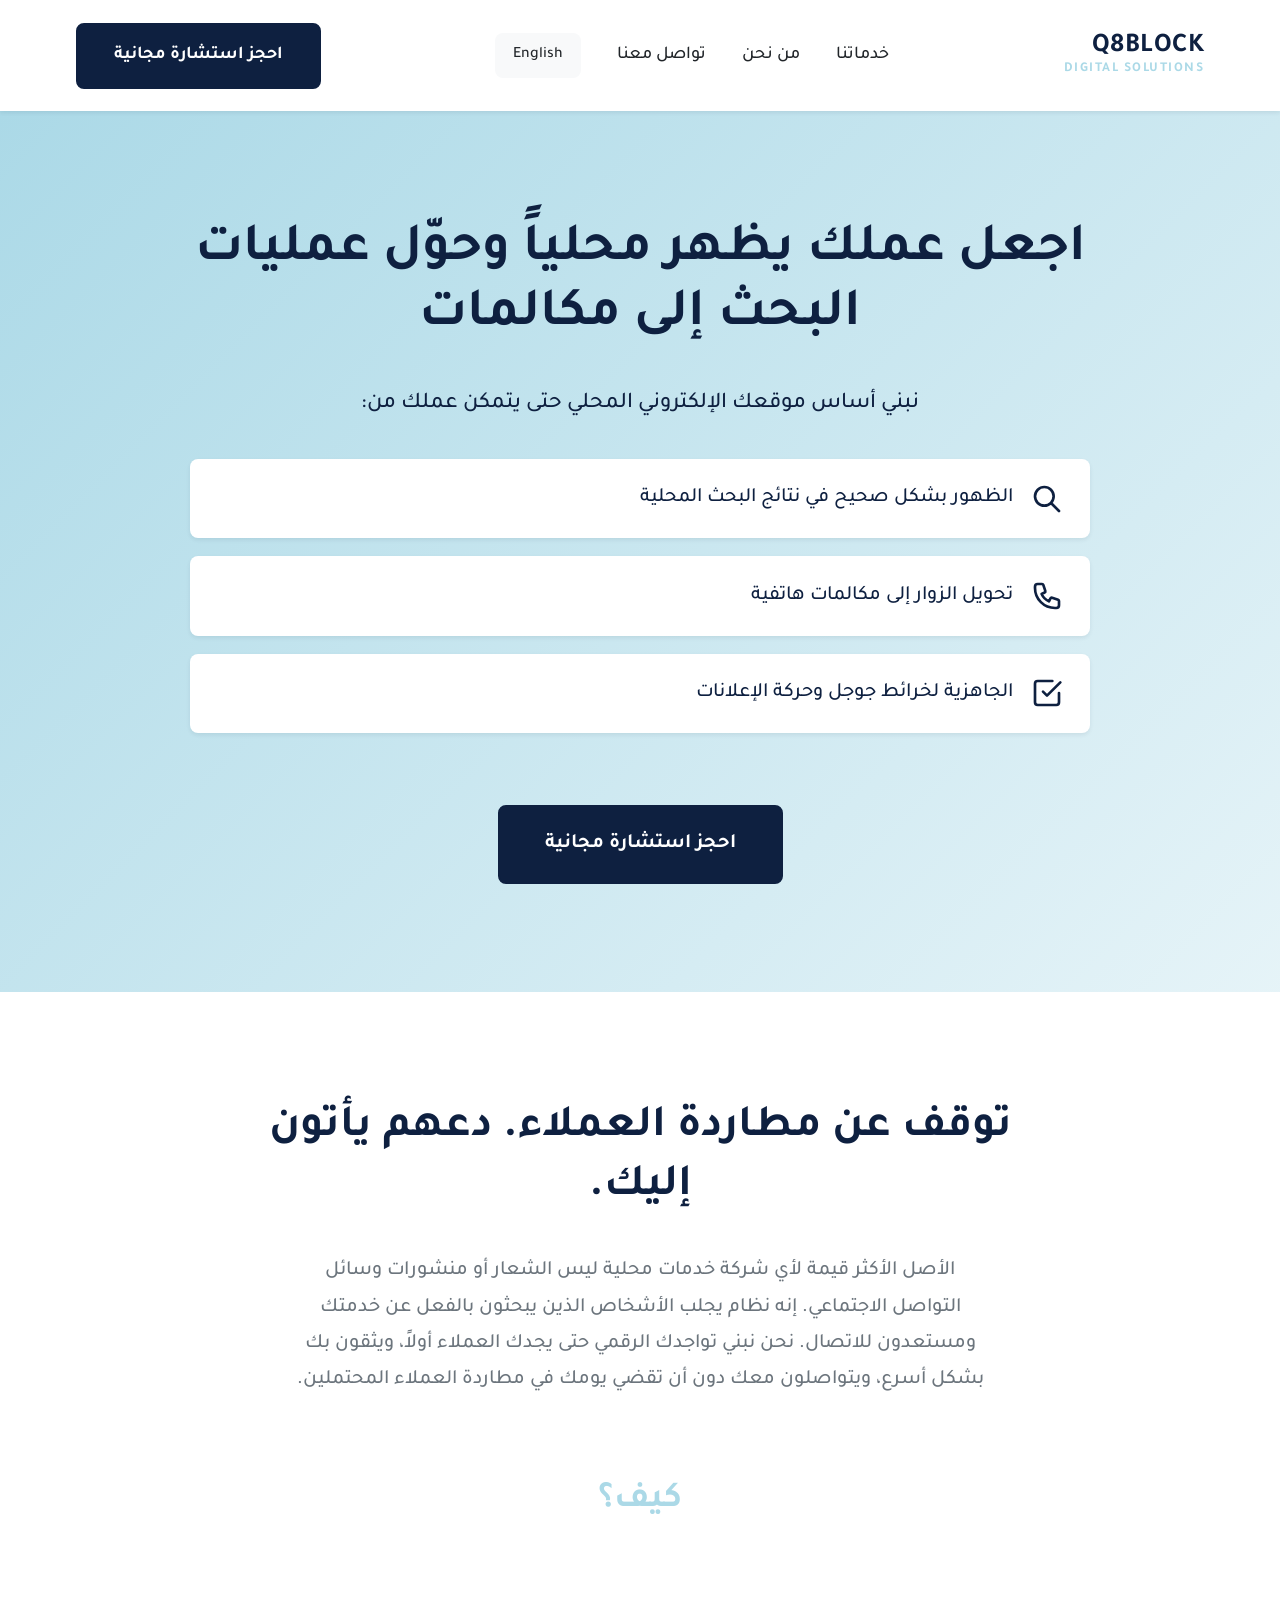
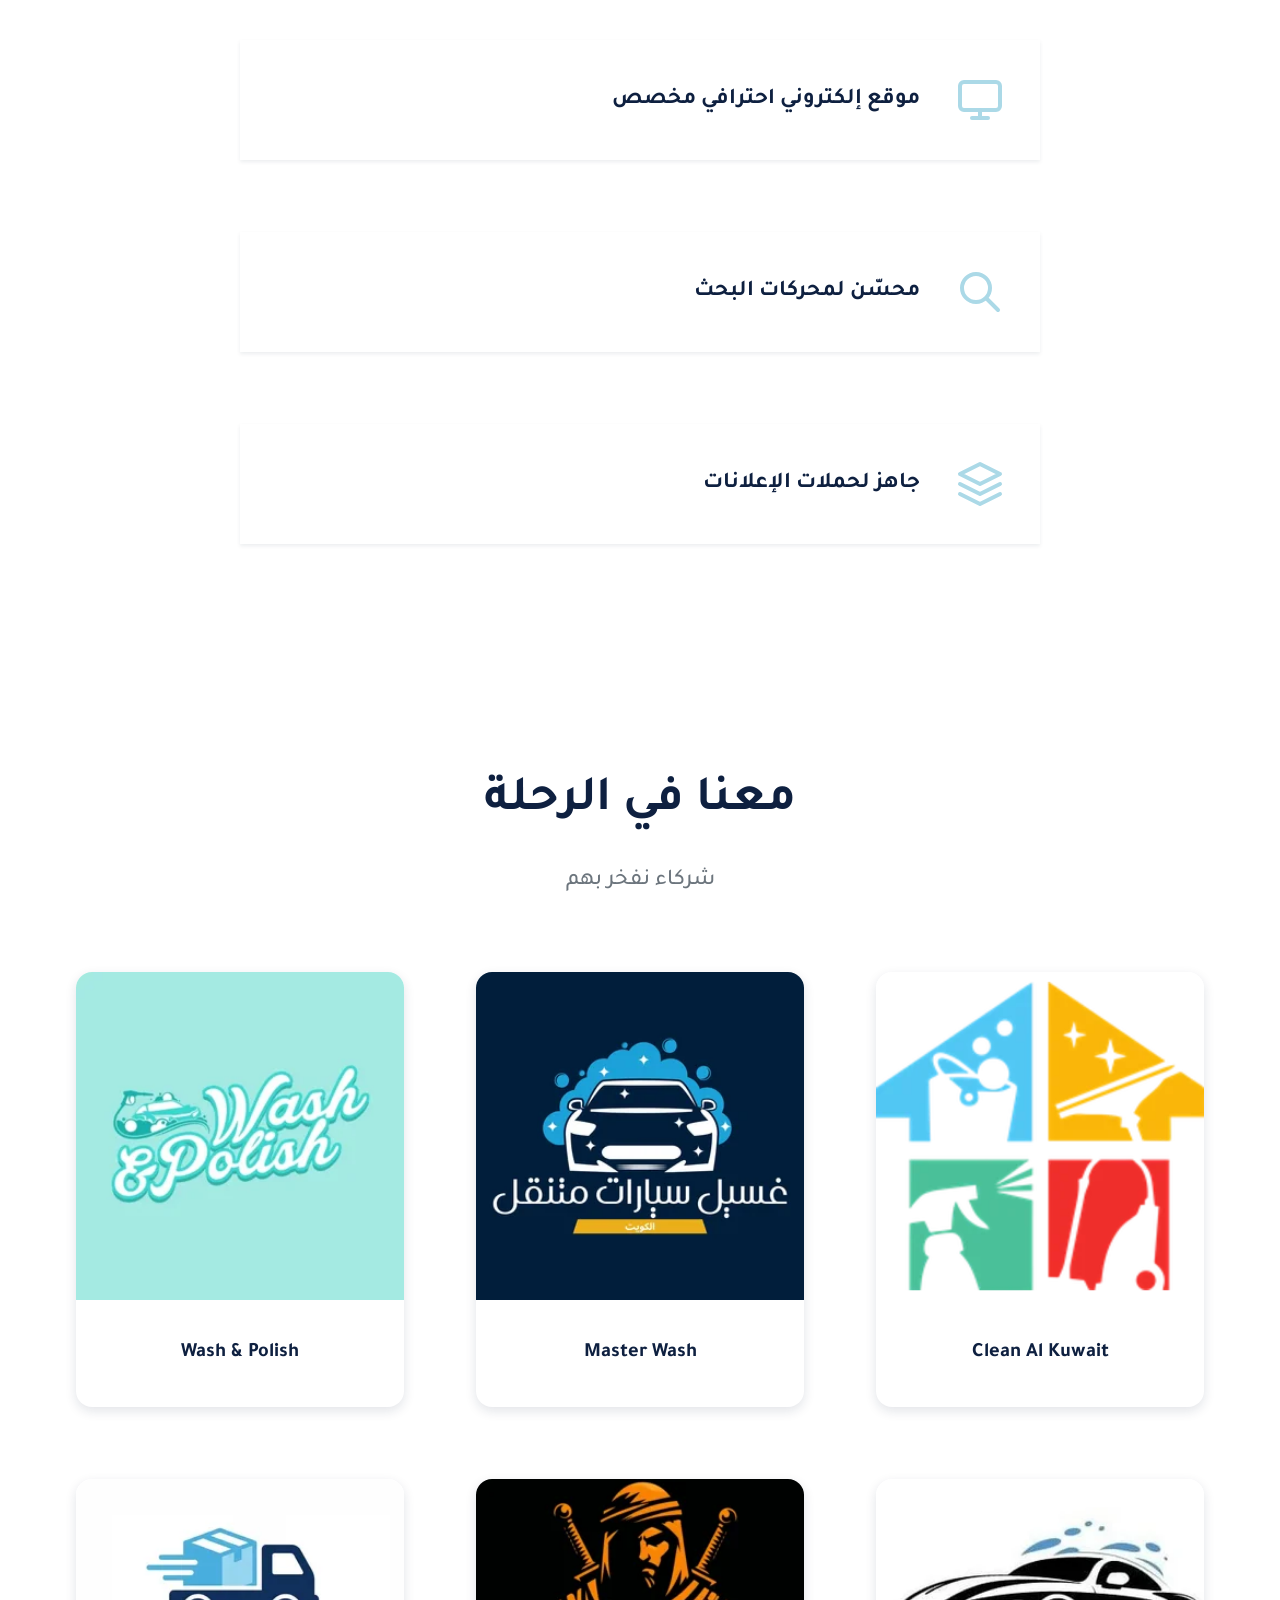
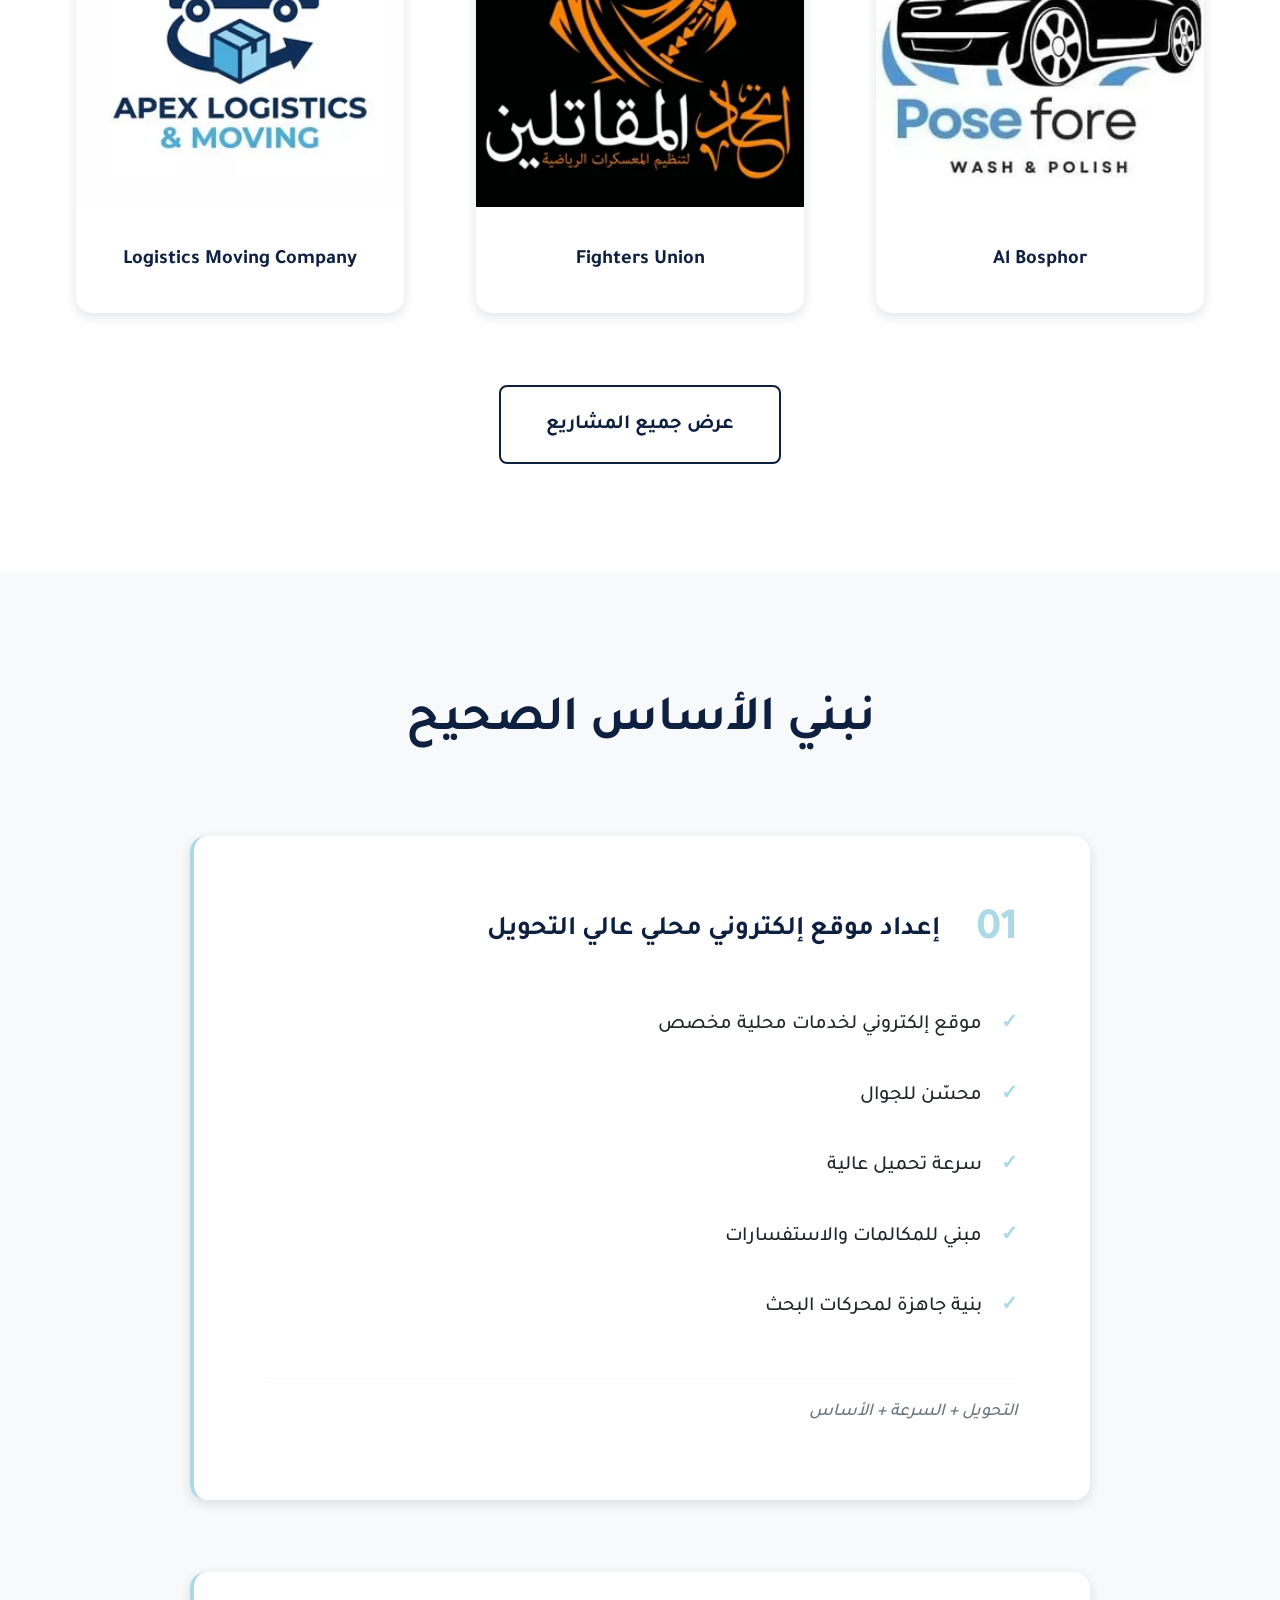
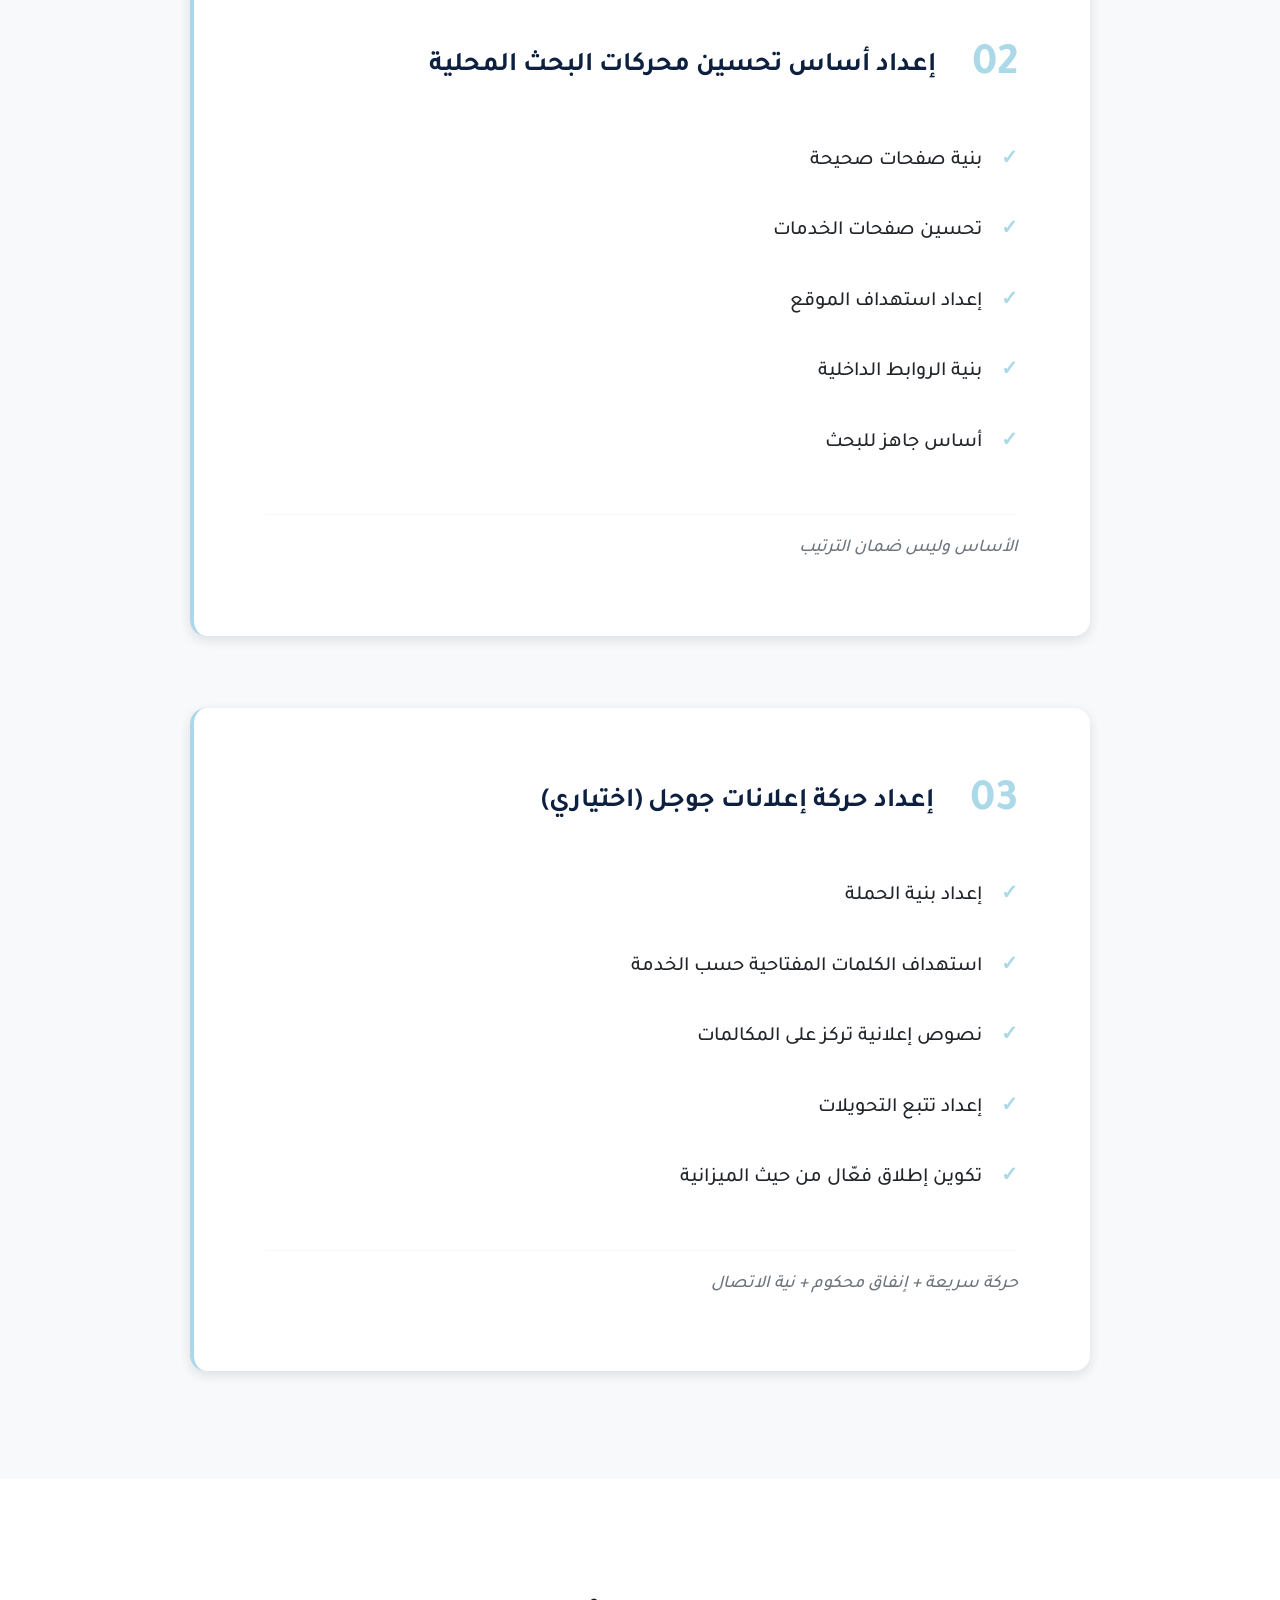
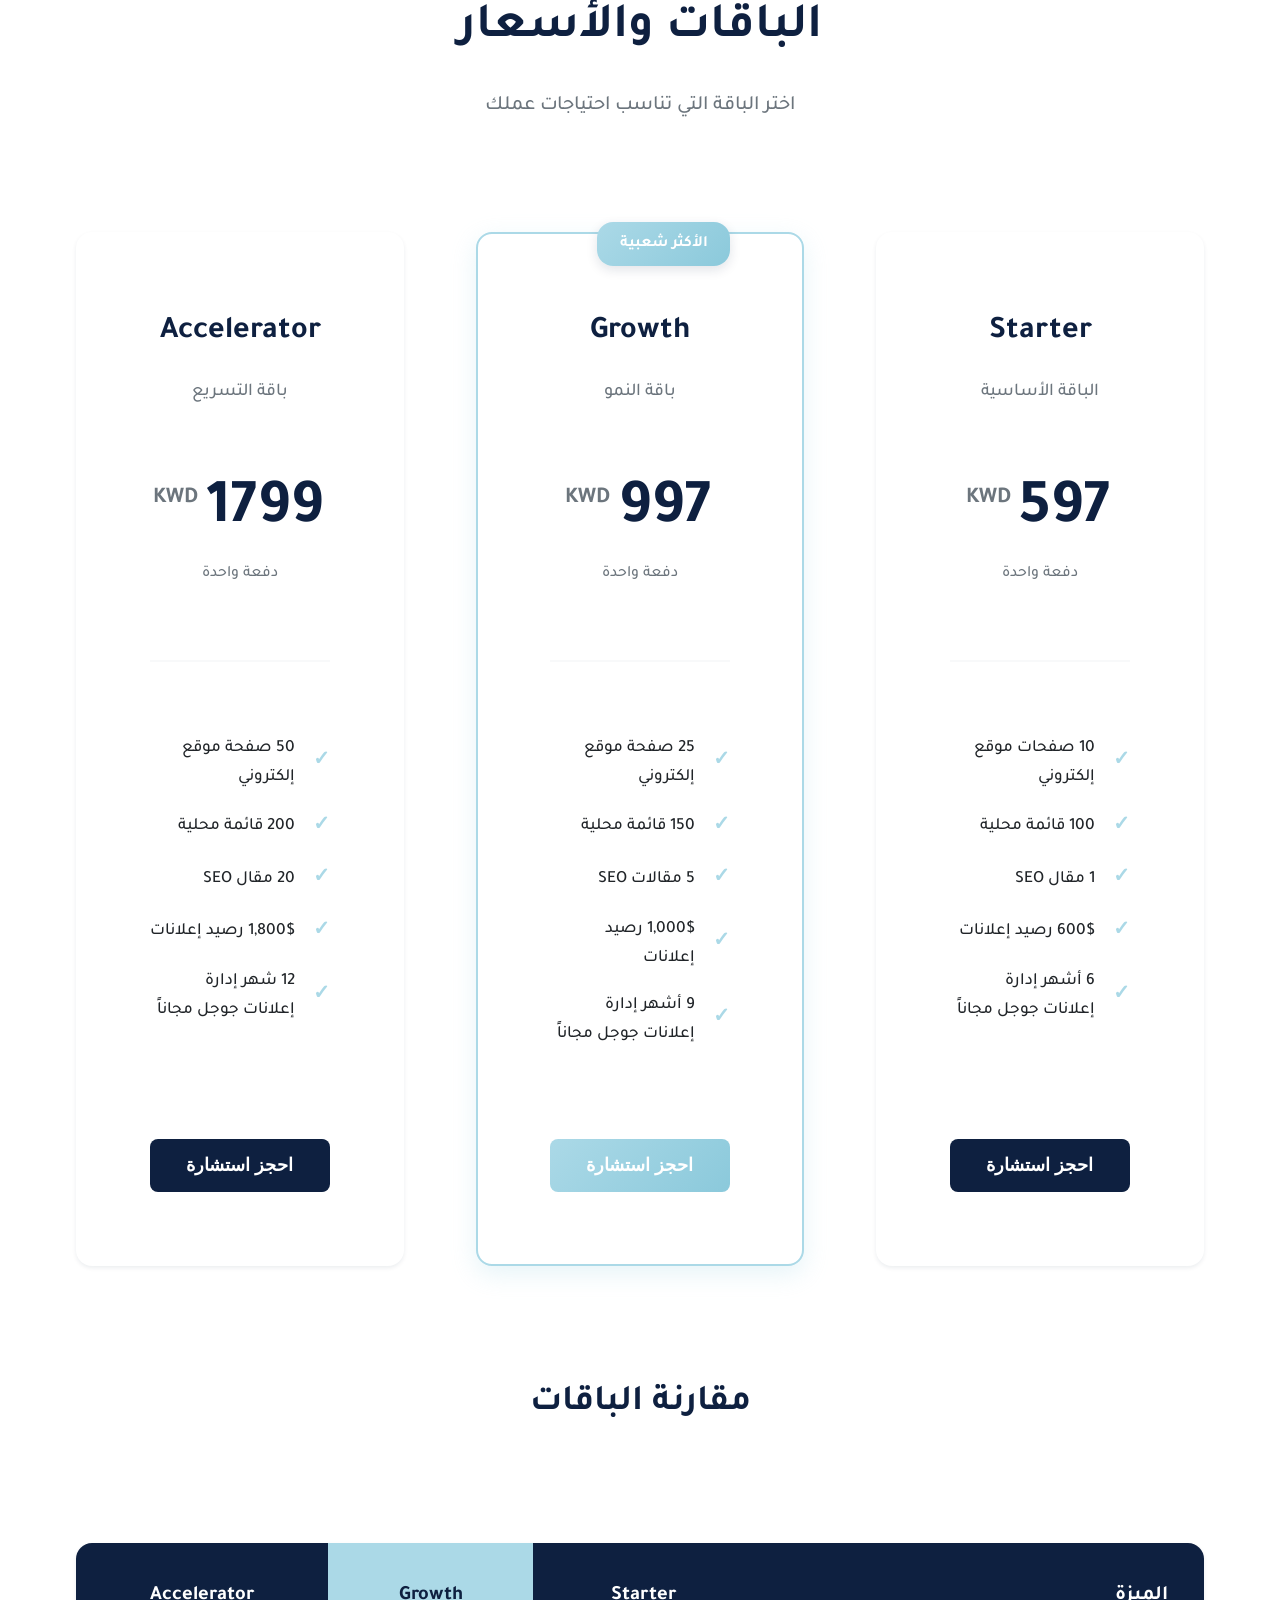
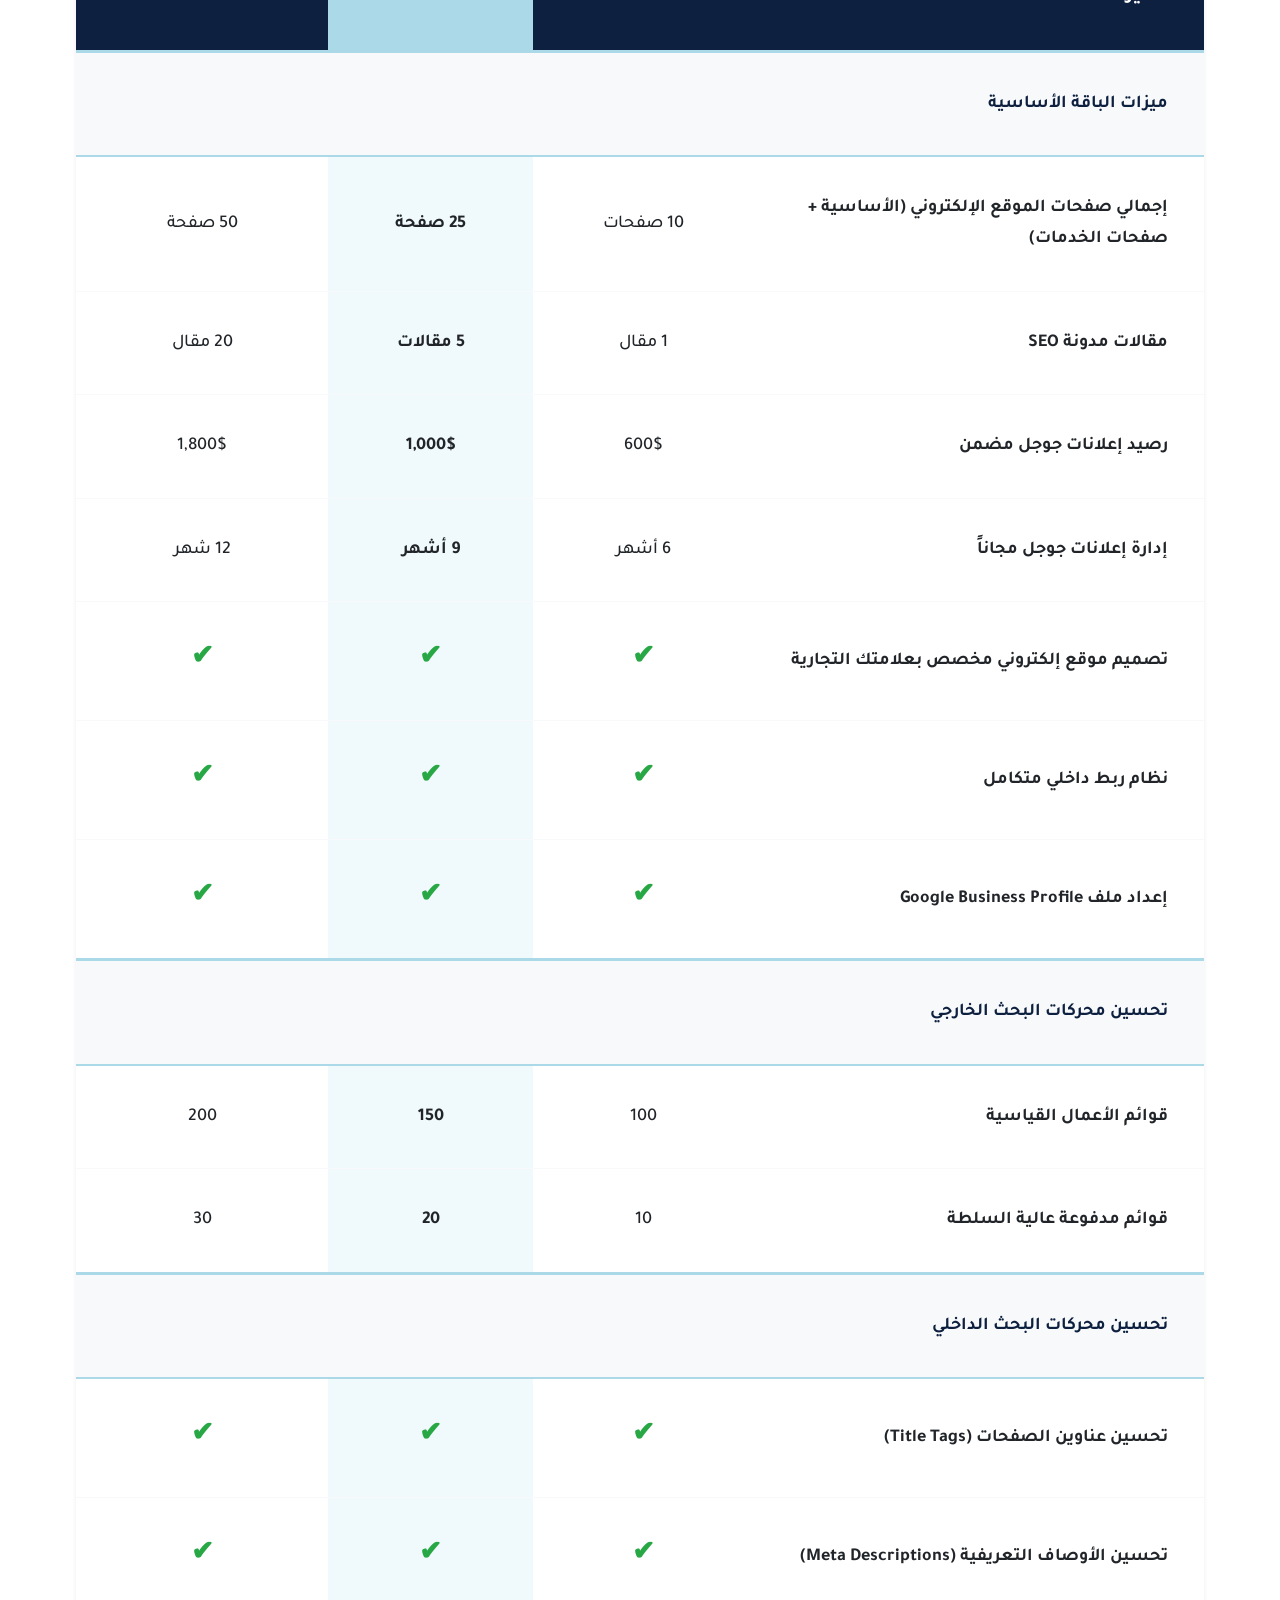
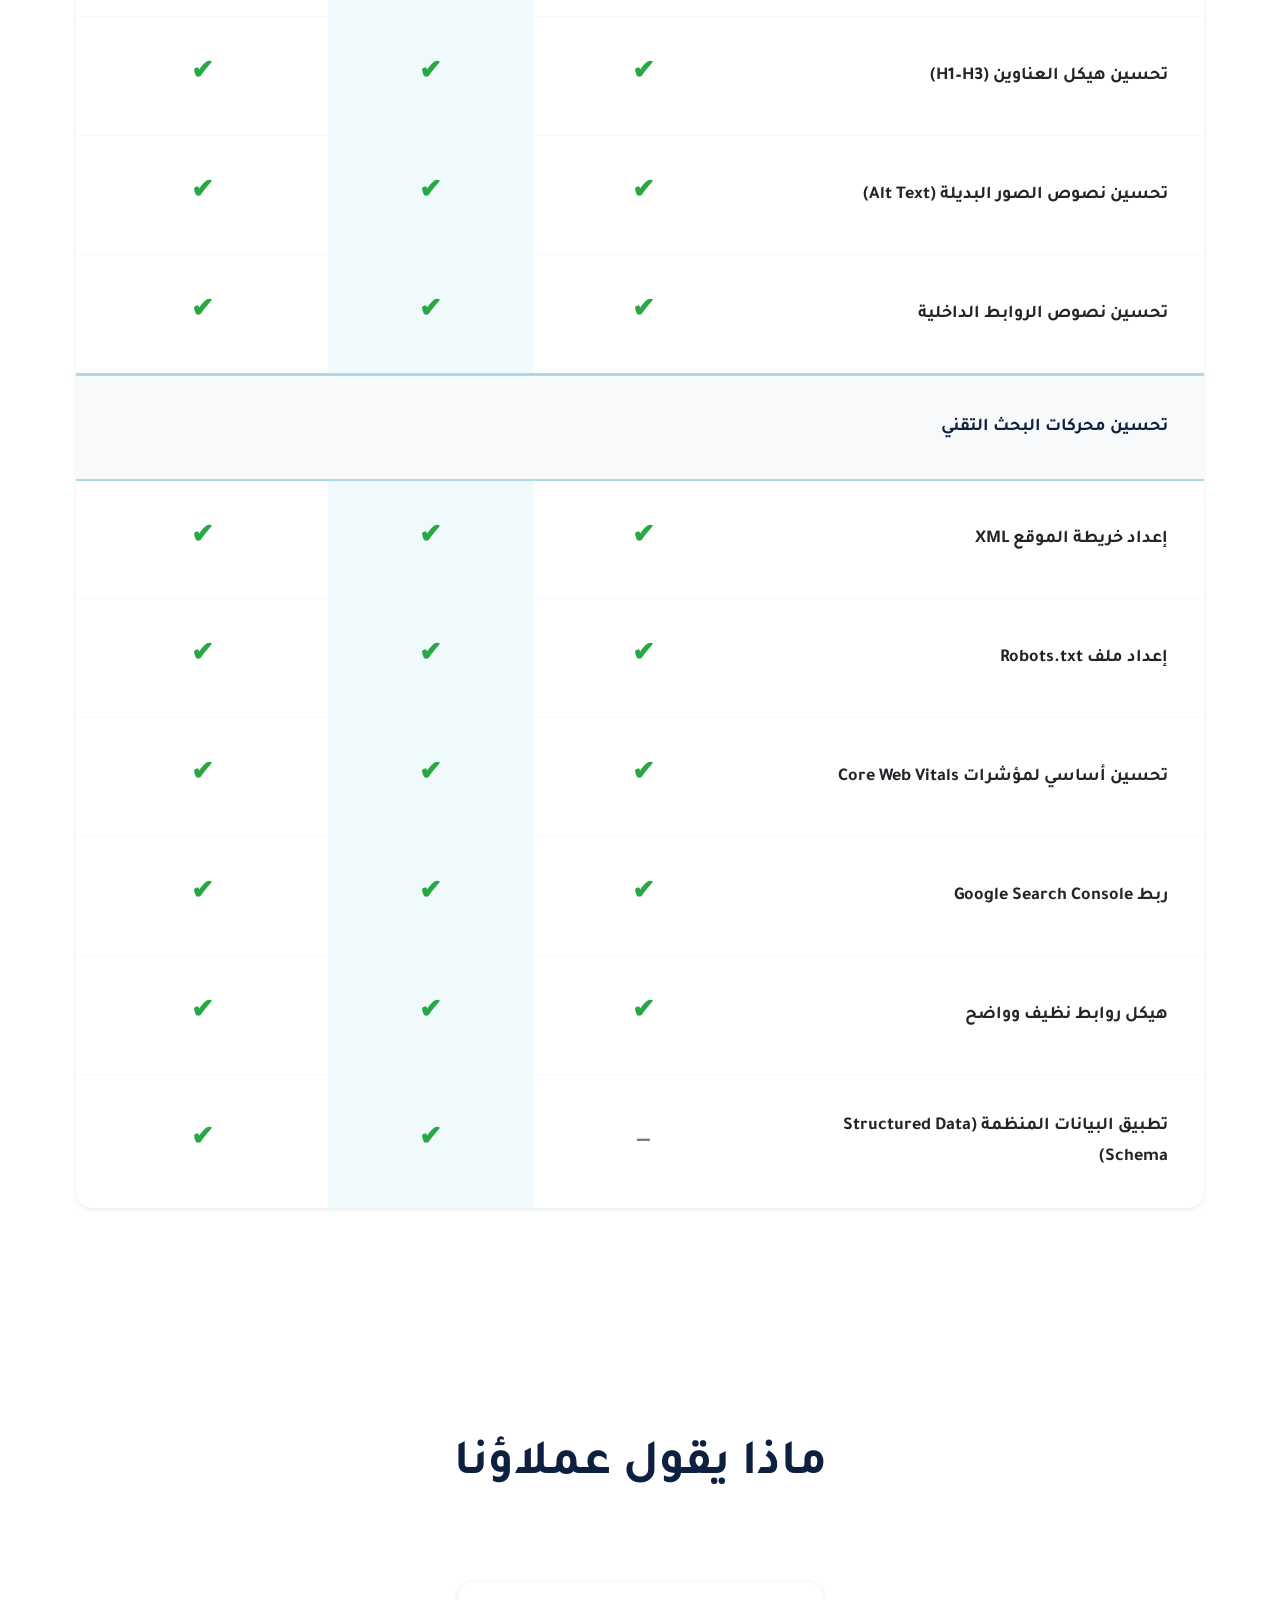
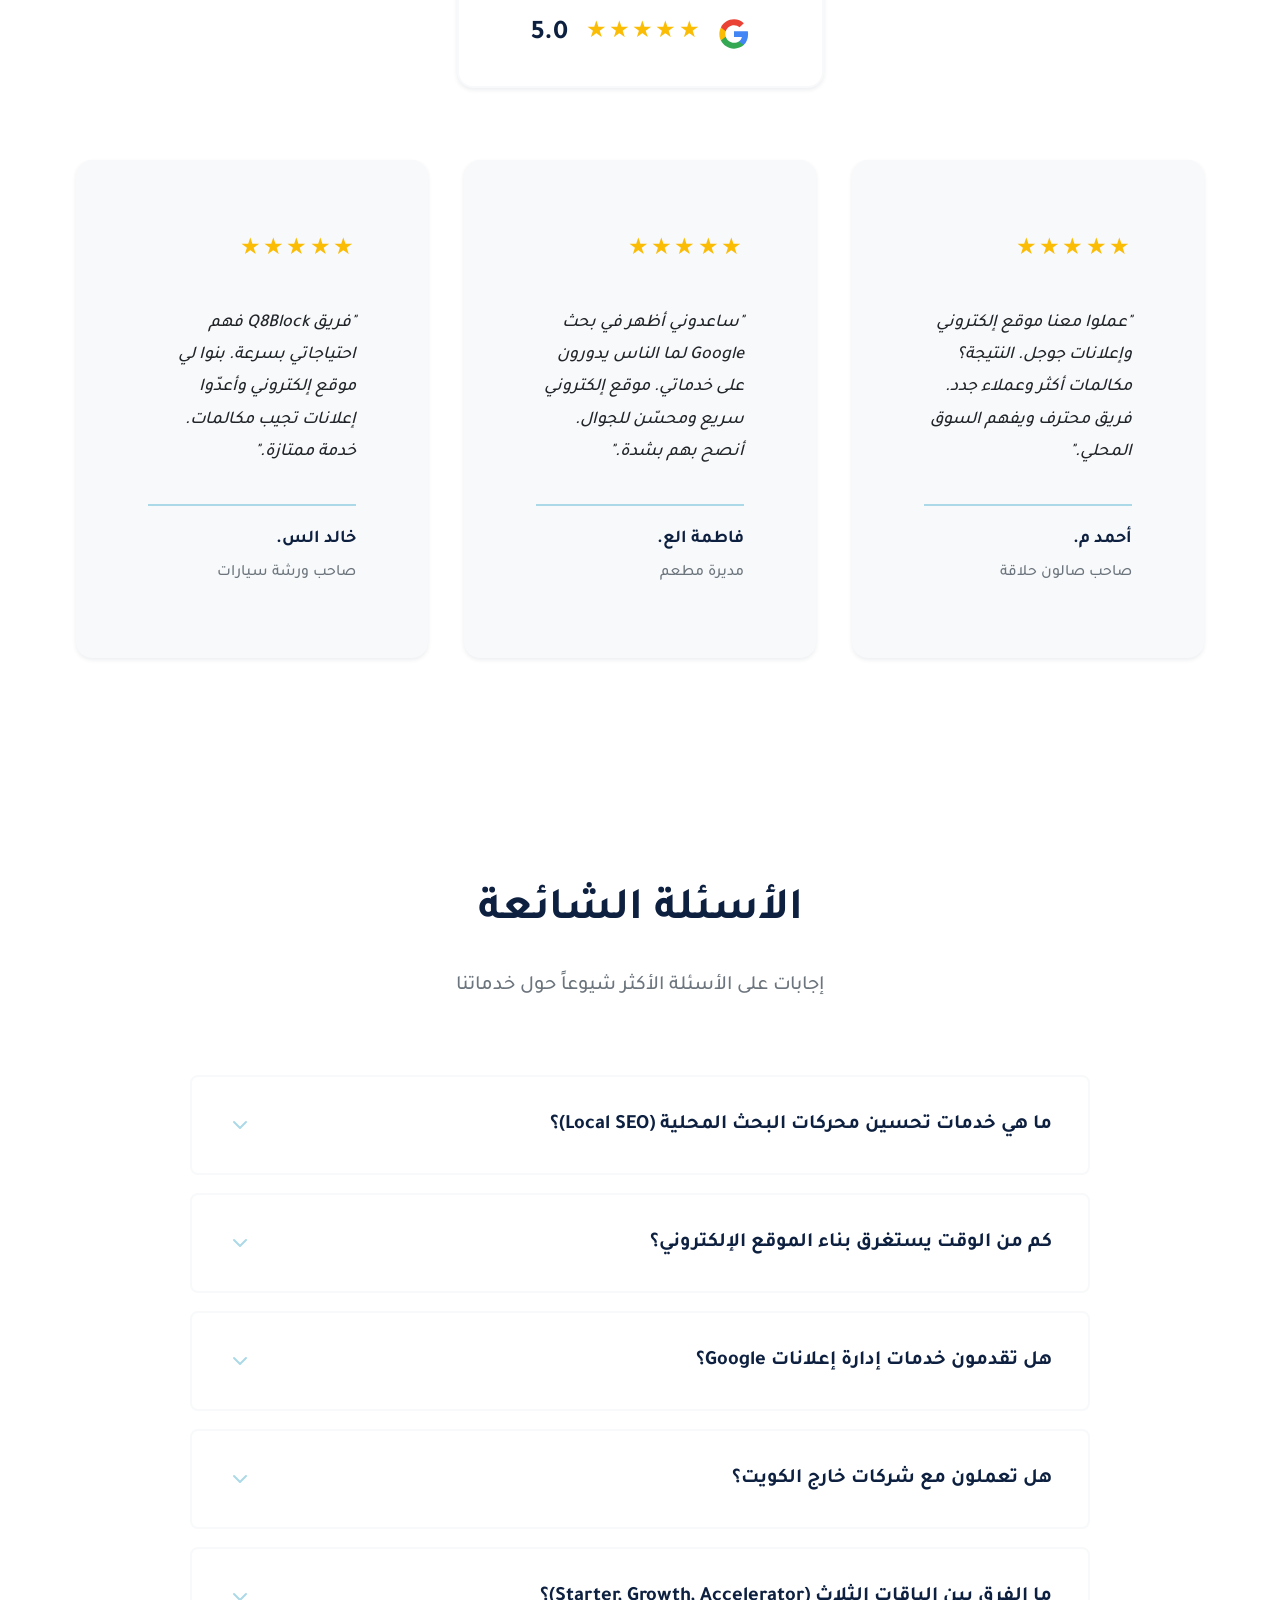
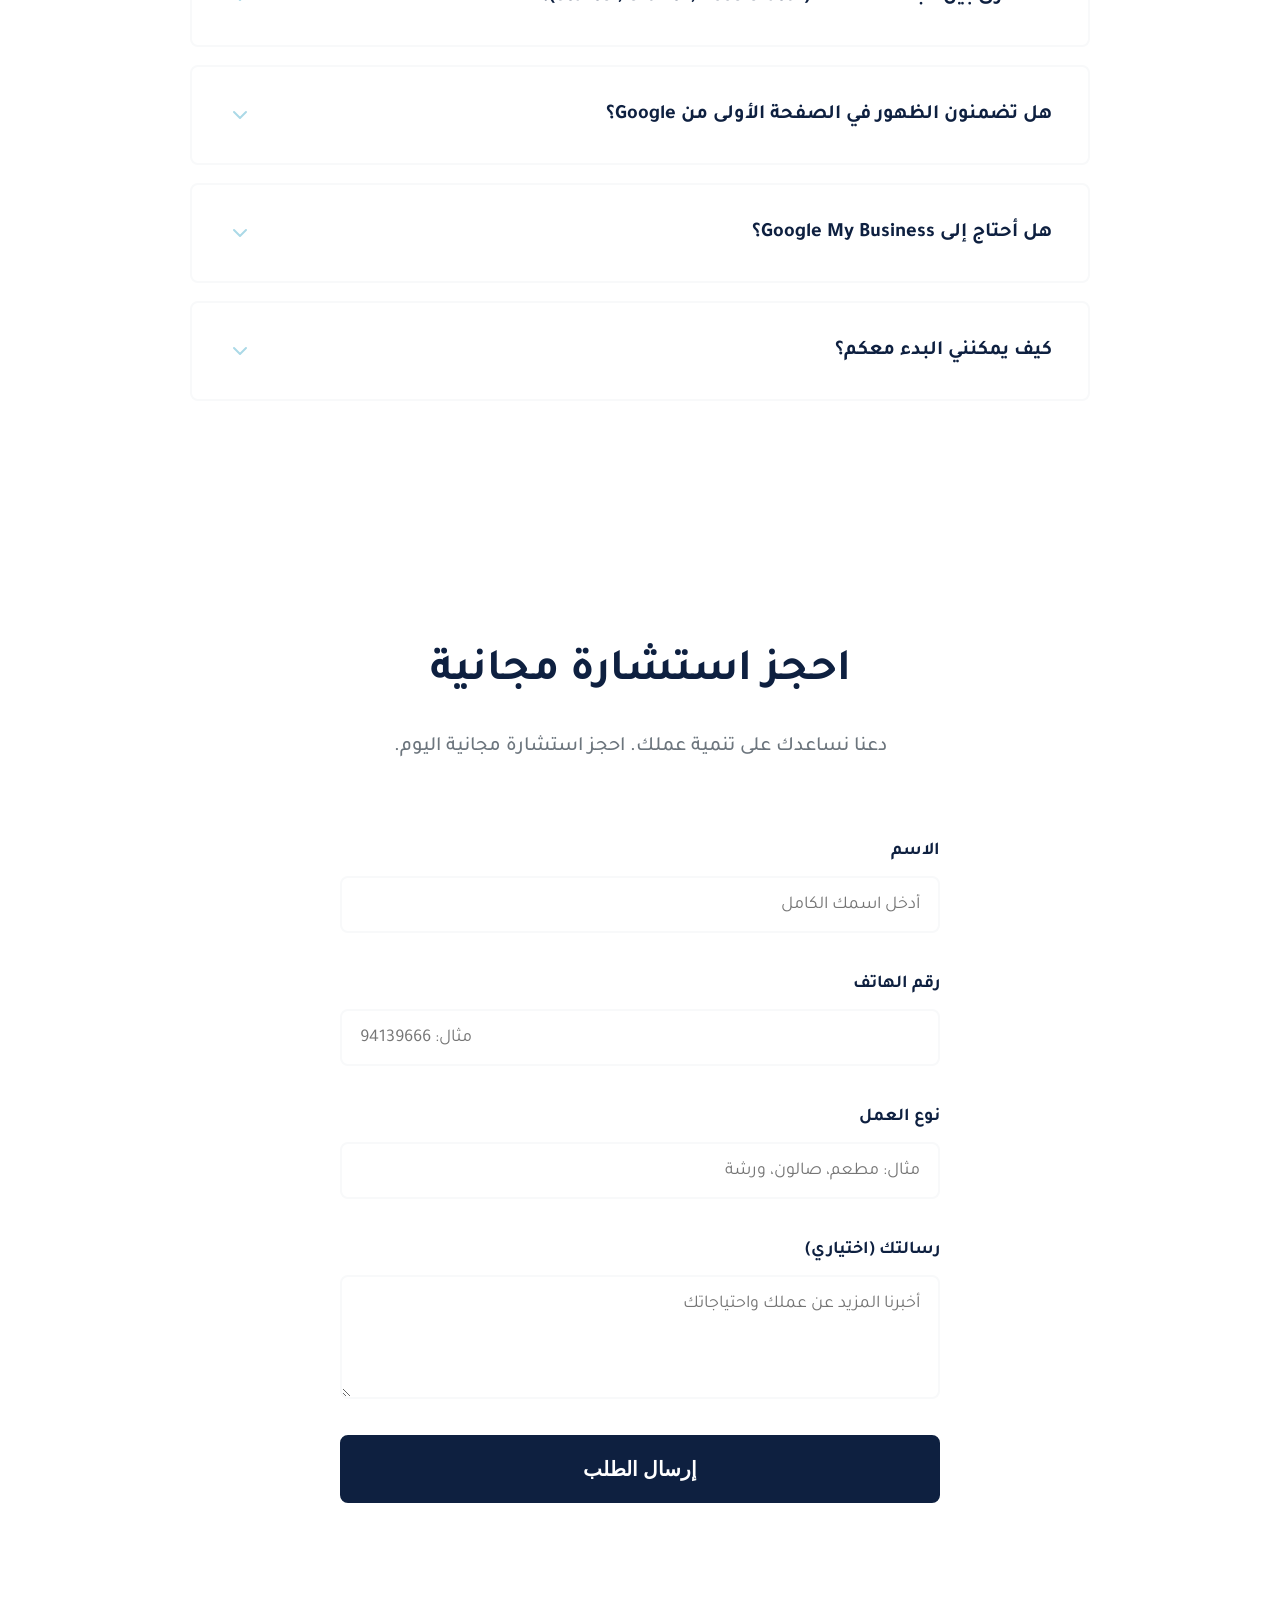
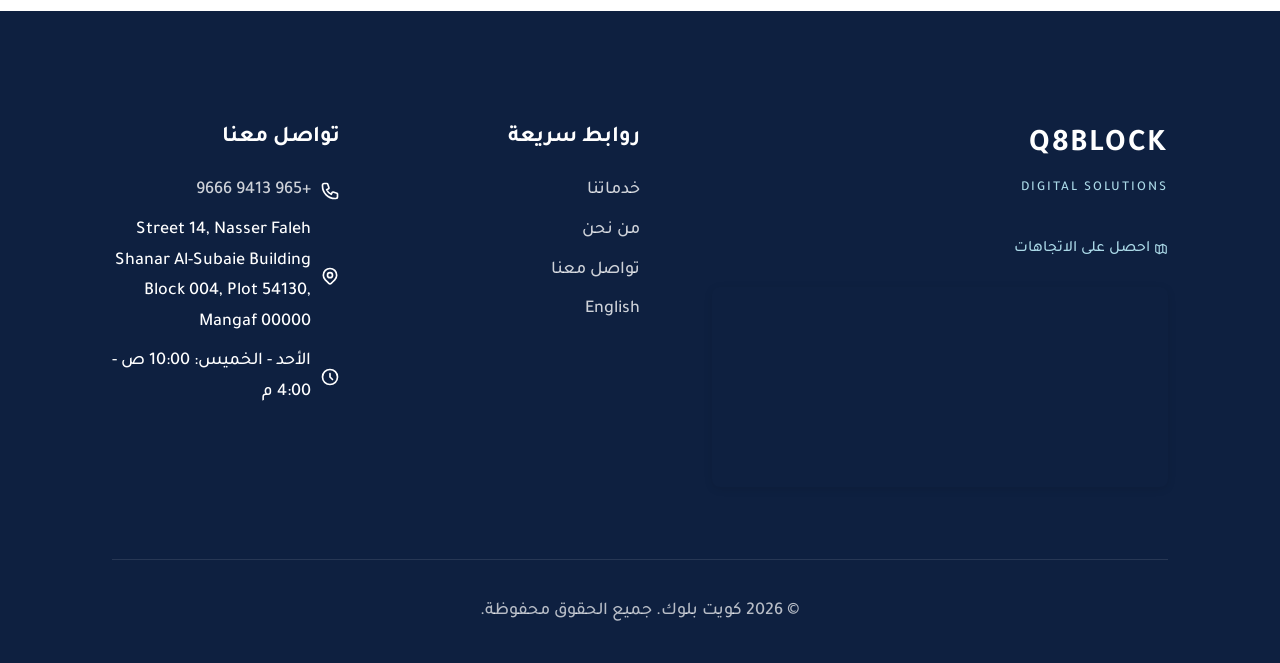
==== commit fb19438d: "Clarify 'website' references in Arabic homepage with 'موقع الإلكتروني' Issue: 'موقع' is ambiguous in" ====
--- a/index.html
+++ b/index.html
@@ -141,7 +141,7 @@
             <div class="hero-content">
                 <h1 class="hero-title">اجعل عملك يظهر محلياً وحوّل عمليات البحث إلى مكالمات</h1>
                 <div class="hero-description">
-                    <p class="hero-intro">نبني أساس موقعك المحلي حتى يتمكن عملك من:</p>
+                    <p class="hero-intro">نبني أساس موقعك الإلكتروني المحلي حتى يتمكن عملك من:</p>
                     <ul class="hero-benefits">
                         <li class="benefit-item">
                             <svg class="benefit-icon" viewBox="0 0 24 24" fill="none" xmlns="http://www.w3.org/2000/svg">
@@ -269,10 +269,10 @@
                 <div class="service-detail-card fade-in-on-scroll">
                     <div class="service-detail-header">
                         <div class="service-detail-number">01</div>
-                        <h3 class="service-detail-title">إعداد موقع محلي عالي التحويل</h3>
+                        <h3 class="service-detail-title">إعداد موقع إلكتروني محلي عالي التحويل</h3>
                     </div>
                     <ul class="service-detail-list">
-                        <li>موقع خدمات محلية مخصص</li>
+                        <li>موقع إلكتروني لخدمات محلية مخصص</li>
                         <li>محسّن للجوال</li>
                         <li>سرعة تحميل عالية</li>
                         <li>مبني للمكالمات والاستفسارات</li>
@@ -340,7 +340,7 @@
                     <div class="pricing-card-highlights">
                         <div class="highlight-item">
                             <span class="highlight-icon">✓</span>
-                            <span>10 صفحات موقع</span>
+                            <span>10 صفحات موقع إلكتروني</span>
                         </div>
                         <div class="highlight-item">
                             <span class="highlight-icon">✓</span>
@@ -377,7 +377,7 @@
                     <div class="pricing-card-highlights">
                         <div class="highlight-item">
                             <span class="highlight-icon">✓</span>
-                            <span>25 صفحة موقع</span>
+                            <span>25 صفحة موقع إلكتروني</span>
                         </div>
                         <div class="highlight-item">
                             <span class="highlight-icon">✓</span>
@@ -413,7 +413,7 @@
                     <div class="pricing-card-highlights">
                         <div class="highlight-item">
                             <span class="highlight-icon">✓</span>
-                            <span>50 صفحة موقع</span>
+                            <span>50 صفحة موقع إلكتروني</span>
                         </div>
                         <div class="highlight-item">
                             <span class="highlight-icon">✓</span>
@@ -455,7 +455,7 @@
                             <td colspan="4">ميزات الباقة الأساسية</td>
                         </tr>
                         <tr>
-                            <td>إجمالي صفحات الموقع (الأساسية + صفحات الخدمات)</td>
+                            <td>إجمالي صفحات الموقع الإلكتروني (الأساسية + صفحات الخدمات)</td>
                             <td>10 صفحات</td>
                             <td class="featured-col">25 صفحة</td>
                             <td>50 صفحة</td>
@@ -479,7 +479,7 @@
                             <td>12 شهر</td>
                         </tr>
                         <tr>
-                            <td>تصميم موقع مخصص بعلامتك التجارية</td>
+                            <td>تصميم موقع إلكتروني مخصص بعلامتك التجارية</td>
                             <td><span class="check">✔</span></td>
                             <td class="featured-col"><span class="check">✔</span></td>
                             <td><span class="check">✔</span></td>
@@ -626,7 +626,7 @@
                     <div class="testimonial-stars">
                         <span>★</span><span>★</span><span>★</span><span>★</span><span>★</span>
                     </div>
-                    <p class="testimonial-text">"عملوا معنا موقع وإعلانات جوجل. النتيجة؟ مكالمات أكثر وعملاء جدد. فريق محترف ويفهم السوق المحلي."</p>
+                    <p class="testimonial-text">"عملوا معنا موقع إلكتروني وإعلانات جوجل. النتيجة؟ مكالمات أكثر وعملاء جدد. فريق محترف ويفهم السوق المحلي."</p>
                     <div class="testimonial-author">
                         <strong>أحمد م.</strong>
                         <span>صاحب صالون حلاقة</span>
@@ -638,7 +638,7 @@
                     <div class="testimonial-stars">
                         <span>★</span><span>★</span><span>★</span><span>★</span><span>★</span>
                     </div>
-                    <p class="testimonial-text">"ساعدوني أظهر في بحث Google لما الناس يدورون على خدماتي. موقع سريع ومحسّن للجوال. أنصح بهم بشدة."</p>
+                    <p class="testimonial-text">"ساعدوني أظهر في بحث Google لما الناس يدورون على خدماتي. موقع إلكتروني سريع ومحسّن للجوال. أنصح بهم بشدة."</p>
                     <div class="testimonial-author">
                         <strong>فاطمة الع.</strong>
                         <span>مديرة مطعم</span>
@@ -650,7 +650,7 @@
                     <div class="testimonial-stars">
                         <span>★</span><span>★</span><span>★</span><span>★</span><span>★</span>
                     </div>
-                    <p class="testimonial-text">"فريق Q8Block فهم احتياجاتي بسرعة. بنوا لي موقع وأعدّوا إعلانات تجيب مكالمات. خدمة ممتازة."</p>
+                    <p class="testimonial-text">"فريق Q8Block فهم احتياجاتي بسرعة. بنوا لي موقع إلكتروني وأعدّوا إعلانات تجيب مكالمات. خدمة ممتازة."</p>
                     <div class="testimonial-author">
                         <strong>خالد الس.</strong>
                         <span>صاحب ورشة سيارات</span>
@@ -683,13 +683,13 @@
                 <!-- FAQ Item 2 -->
                 <div class="faq-item">
                     <button class="faq-question" aria-expanded="false">
-                        <span class="faq-question-text">كم من الوقت يستغرق بناء الموقع؟</span>
+                        <span class="faq-question-text">كم من الوقت يستغرق بناء الموقع الإلكتروني؟</span>
                         <svg class="faq-icon" viewBox="0 0 24 24" fill="none" xmlns="http://www.w3.org/2000/svg">
                             <path d="M6 9L12 15L18 9" stroke="currentColor" stroke-width="2" stroke-linecap="round" stroke-linejoin="round"/>
                         </svg>
                     </button>
                     <div class="faq-answer">
-                        <p class="faq-answer-text">عادةً ما يستغرق بناء موقع محلي احترافي من 2 إلى 4 أسابيع، حسب حجم المشروع ومدى تعقيده. نبدأ بفهم عملك، ثم نصمم ونطور الموقع، ونختبره قبل الإطلاق. نحرص على التواصل المستمر معك خلال كل مرحلة.</p>
+                        <p class="faq-answer-text">عادةً ما يستغرق بناء موقع إلكتروني محلي احترافي من 2 إلى 4 أسابيع، حسب حجم المشروع ومدى تعقيده. نبدأ بفهم عملك، ثم نصمم ونطور الموقع، ونختبره قبل الإطلاق. نحرص على التواصل المستمر معك خلال كل مرحلة.</p>
                     </div>
                 </div>
 
@@ -741,7 +741,7 @@
                         </svg>
                     </button>
                     <div class="faq-answer">
-                        <p class="faq-answer-text">لا نضمن ترتيباً معيناً في نتائج البحث لأن Google تستخدم خوارزميات معقدة ومتغيرة. لكننا نبني لك أساساً قوياً من خلال موقع محسّن، بنية صحيحة، ومحتوى جيد يزيد من فرص ظهورك في النتائج المحلية. النتائج تعتمد على المنافسة والجهد المستمر.</p>
+                        <p class="faq-answer-text">لا نضمن ترتيباً معيناً في نتائج البحث لأن Google تستخدم خوارزميات معقدة ومتغيرة. لكننا نبني لك أساساً قوياً من خلال موقع إلكتروني محسّن، بنية صحيحة، ومحتوى جيد يزيد من فرص ظهورك في النتائج المحلية. النتائج تعتمد على المنافسة والجهد المستمر.</p>
                     </div>
                 </div>
 
@@ -790,10 +790,10 @@
         },
         {
           "@type": "Question",
-          "name": "كم من الوقت يستغرق بناء الموقع؟",
+          "name": "كم من الوقت يستغرق بناء الموقع الإلكتروني؟",
           "acceptedAnswer": {
             "@type": "Answer",
-            "text": "عادةً ما يستغرق بناء موقع محلي احترافي من 2 إلى 4 أسابيع، حسب حجم المشروع ومدى تعقيده. نبدأ بفهم عملك، ثم نصمم ونطور الموقع، ونختبره قبل الإطلاق. نحرص على التواصل المستمر معك خلال كل مرحلة."
+            "text": "عادةً ما يستغرق بناء موقع إلكتروني محلي احترافي من 2 إلى 4 أسابيع، حسب حجم المشروع ومدى تعقيده. نبدأ بفهم عملك، ثم نصمم ونطور الموقع، ونختبره قبل الإطلاق. نحرص على التواصل المستمر معك خلال كل مرحلة."
           }
         },
         {
@@ -825,7 +825,7 @@
           "name": "هل تضمنون الظهور في الصفحة الأولى من Google؟",
           "acceptedAnswer": {
             "@type": "Answer",
-            "text": "لا نضمن ترتيباً معيناً في نتائج البحث لأن Google تستخدم خوارزميات معقدة ومتغيرة. لكننا نبني لك أساساً قوياً من خلال موقع محسّن، بنية صحيحة، ومحتوى جيد يزيد من فرص ظهورك في النتائج المحلية. النتائج تعتمد على المنافسة والجهد المستمر."
+            "text": "لا نضمن ترتيباً معيناً في نتائج البحث لأن Google تستخدم خوارزميات معقدة ومتغيرة. لكننا نبني لك أساساً قوياً من خلال موقع إلكتروني محسّن، بنية صحيحة، ومحتوى جيد يزيد من فرص ظهورك في النتائج المحلية. النتائج تعتمد على المنافسة والجهد المستمر."
           }
         },
         {
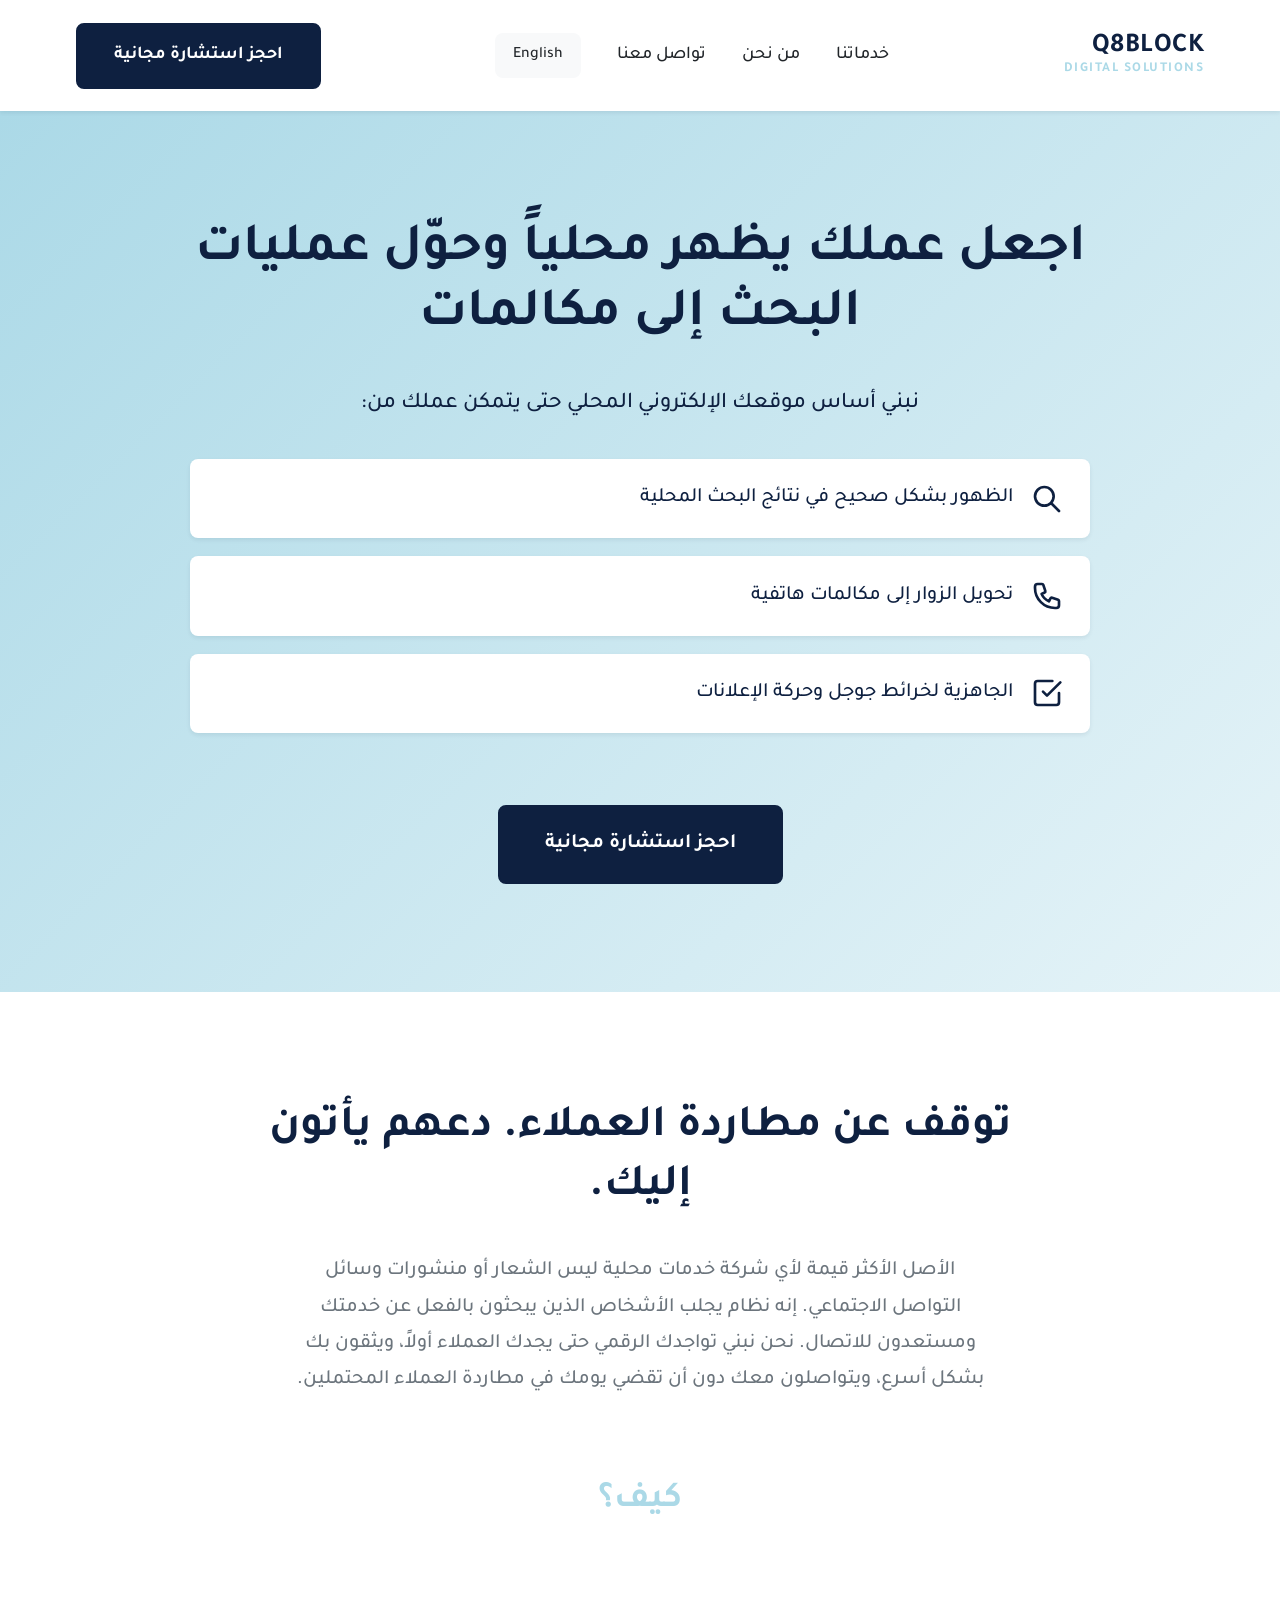
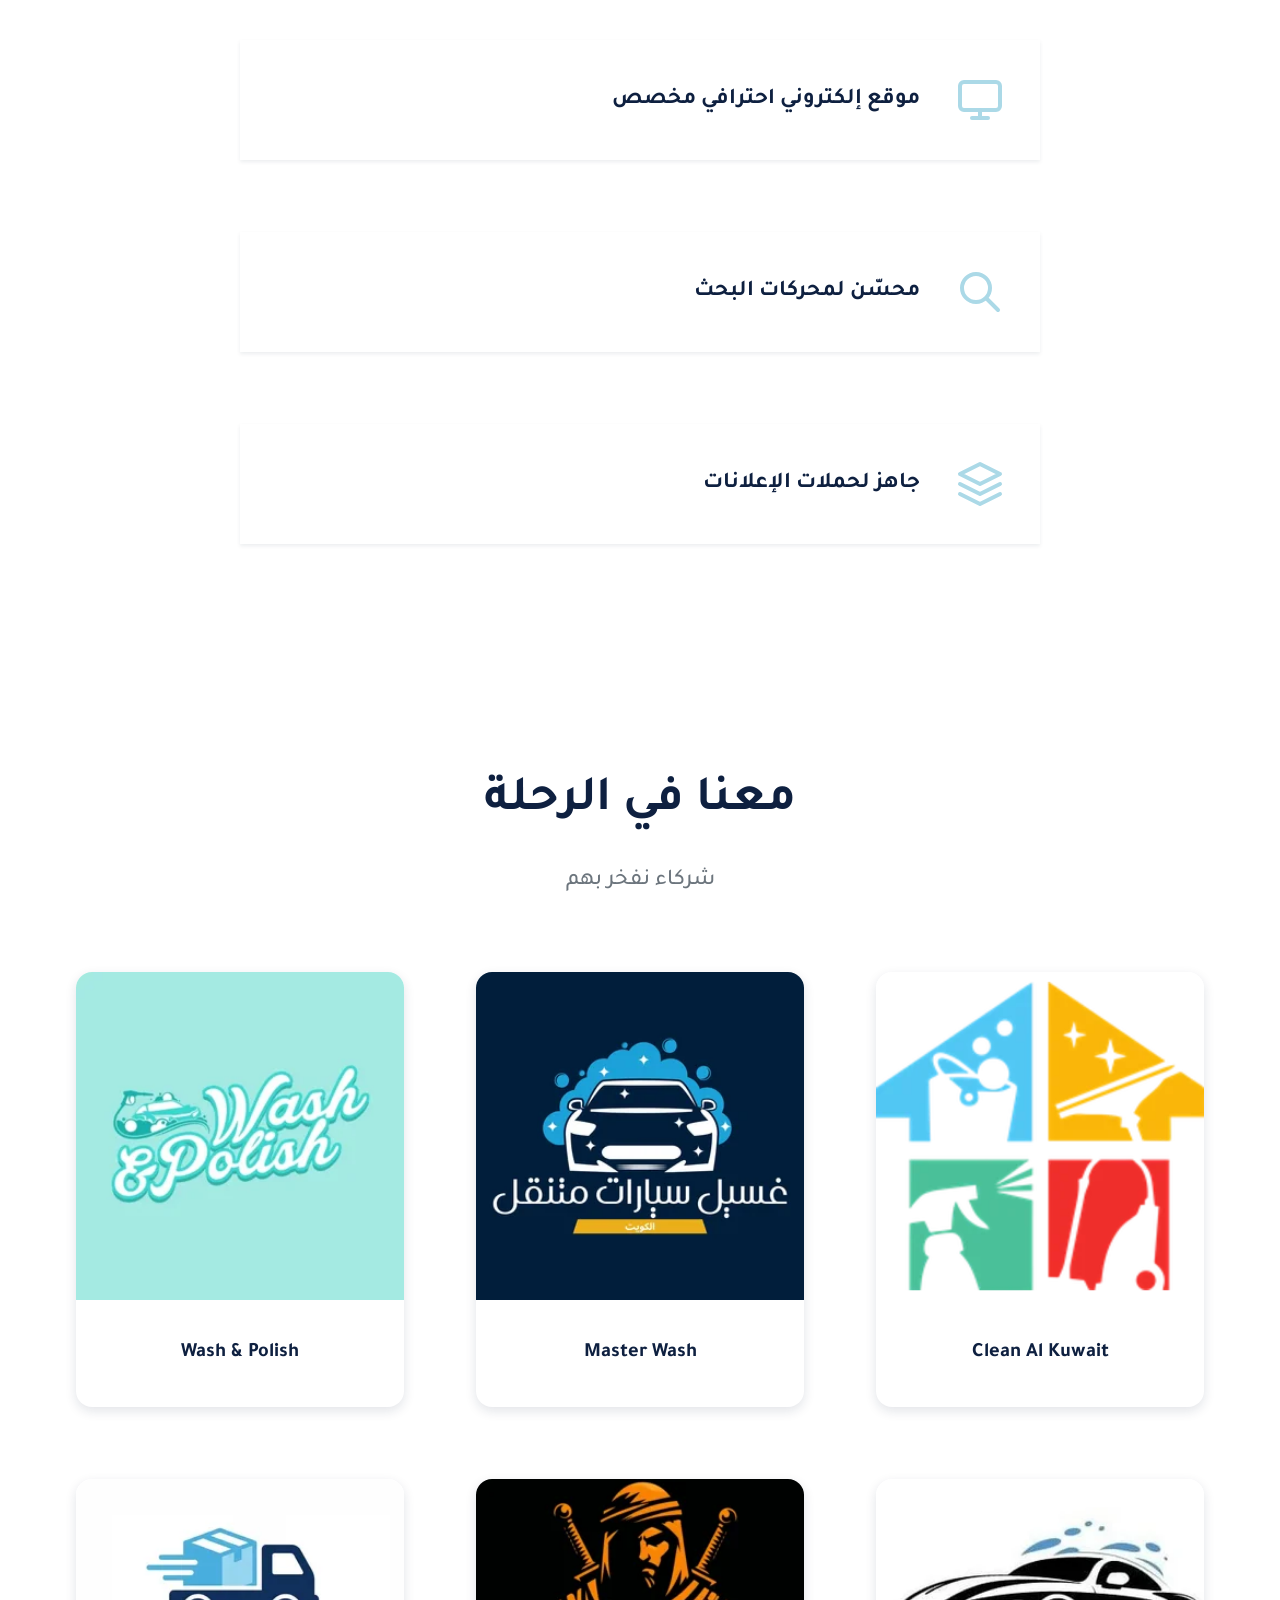
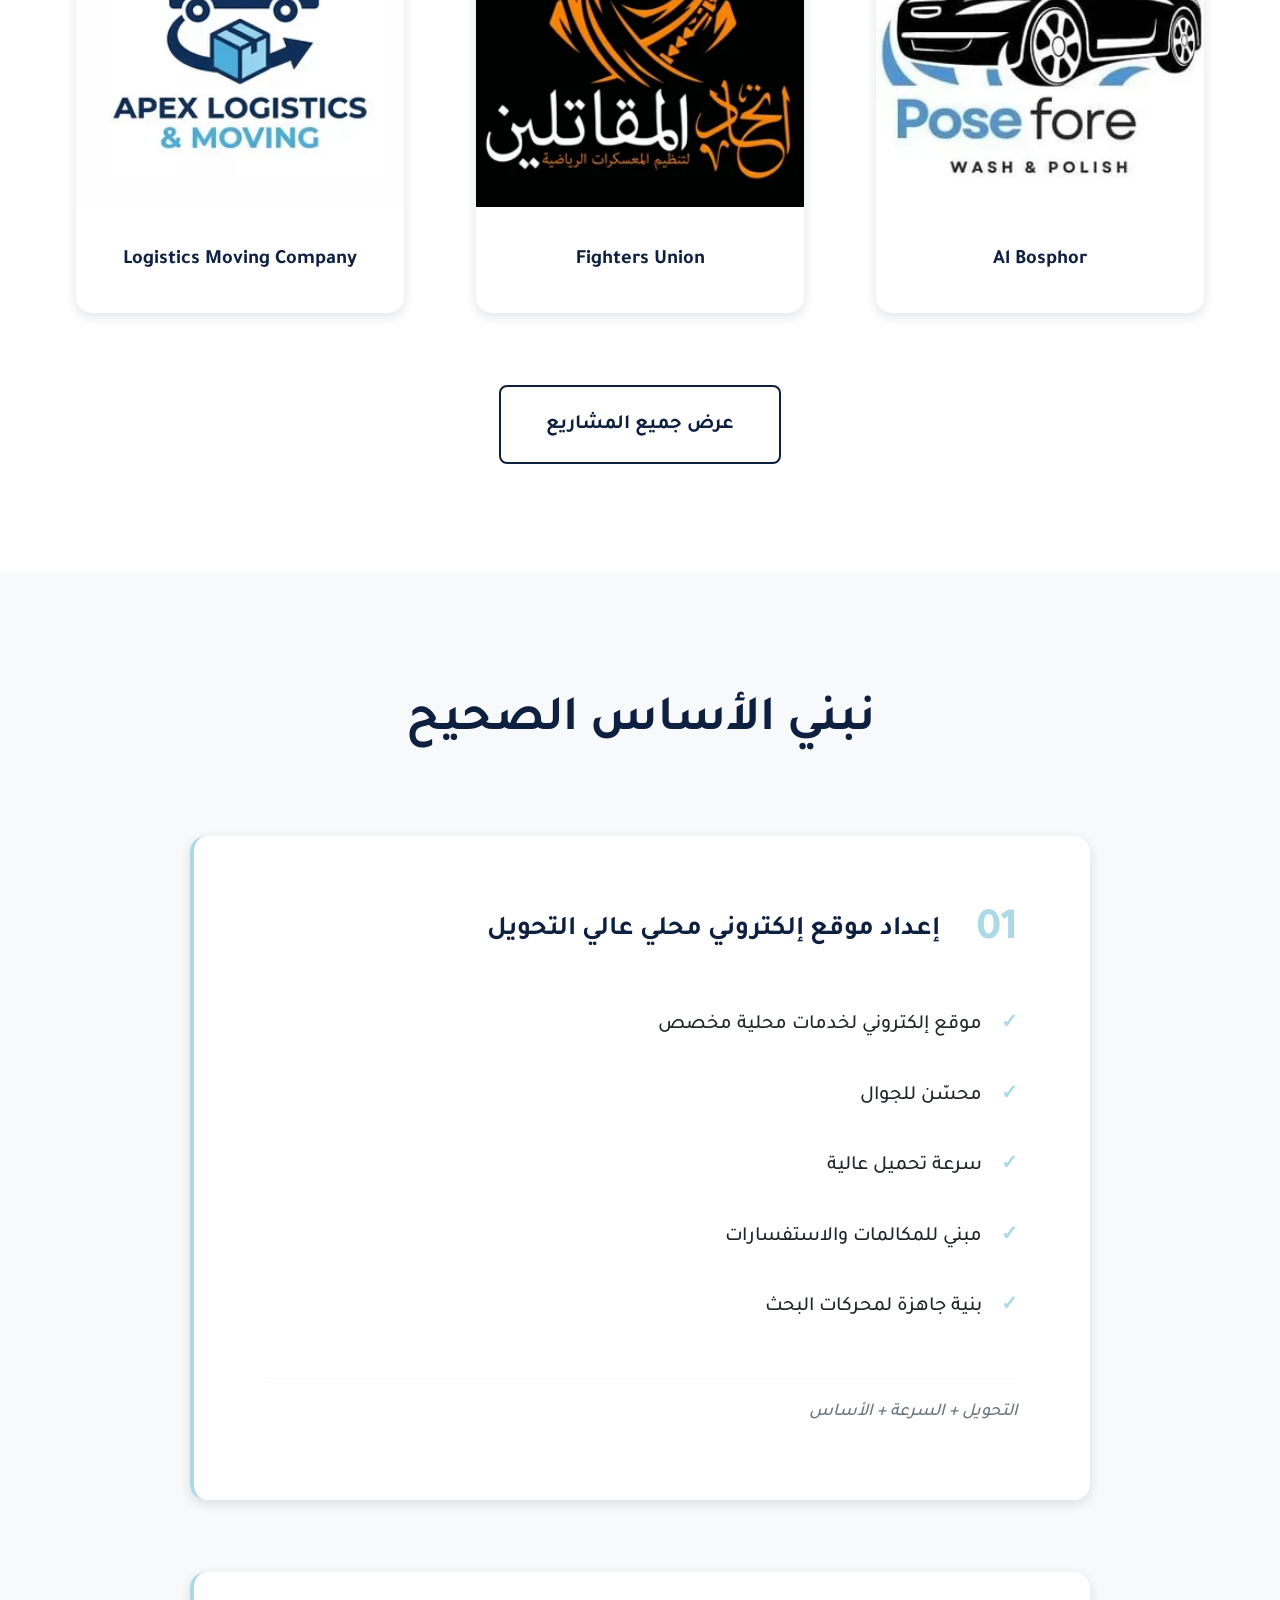
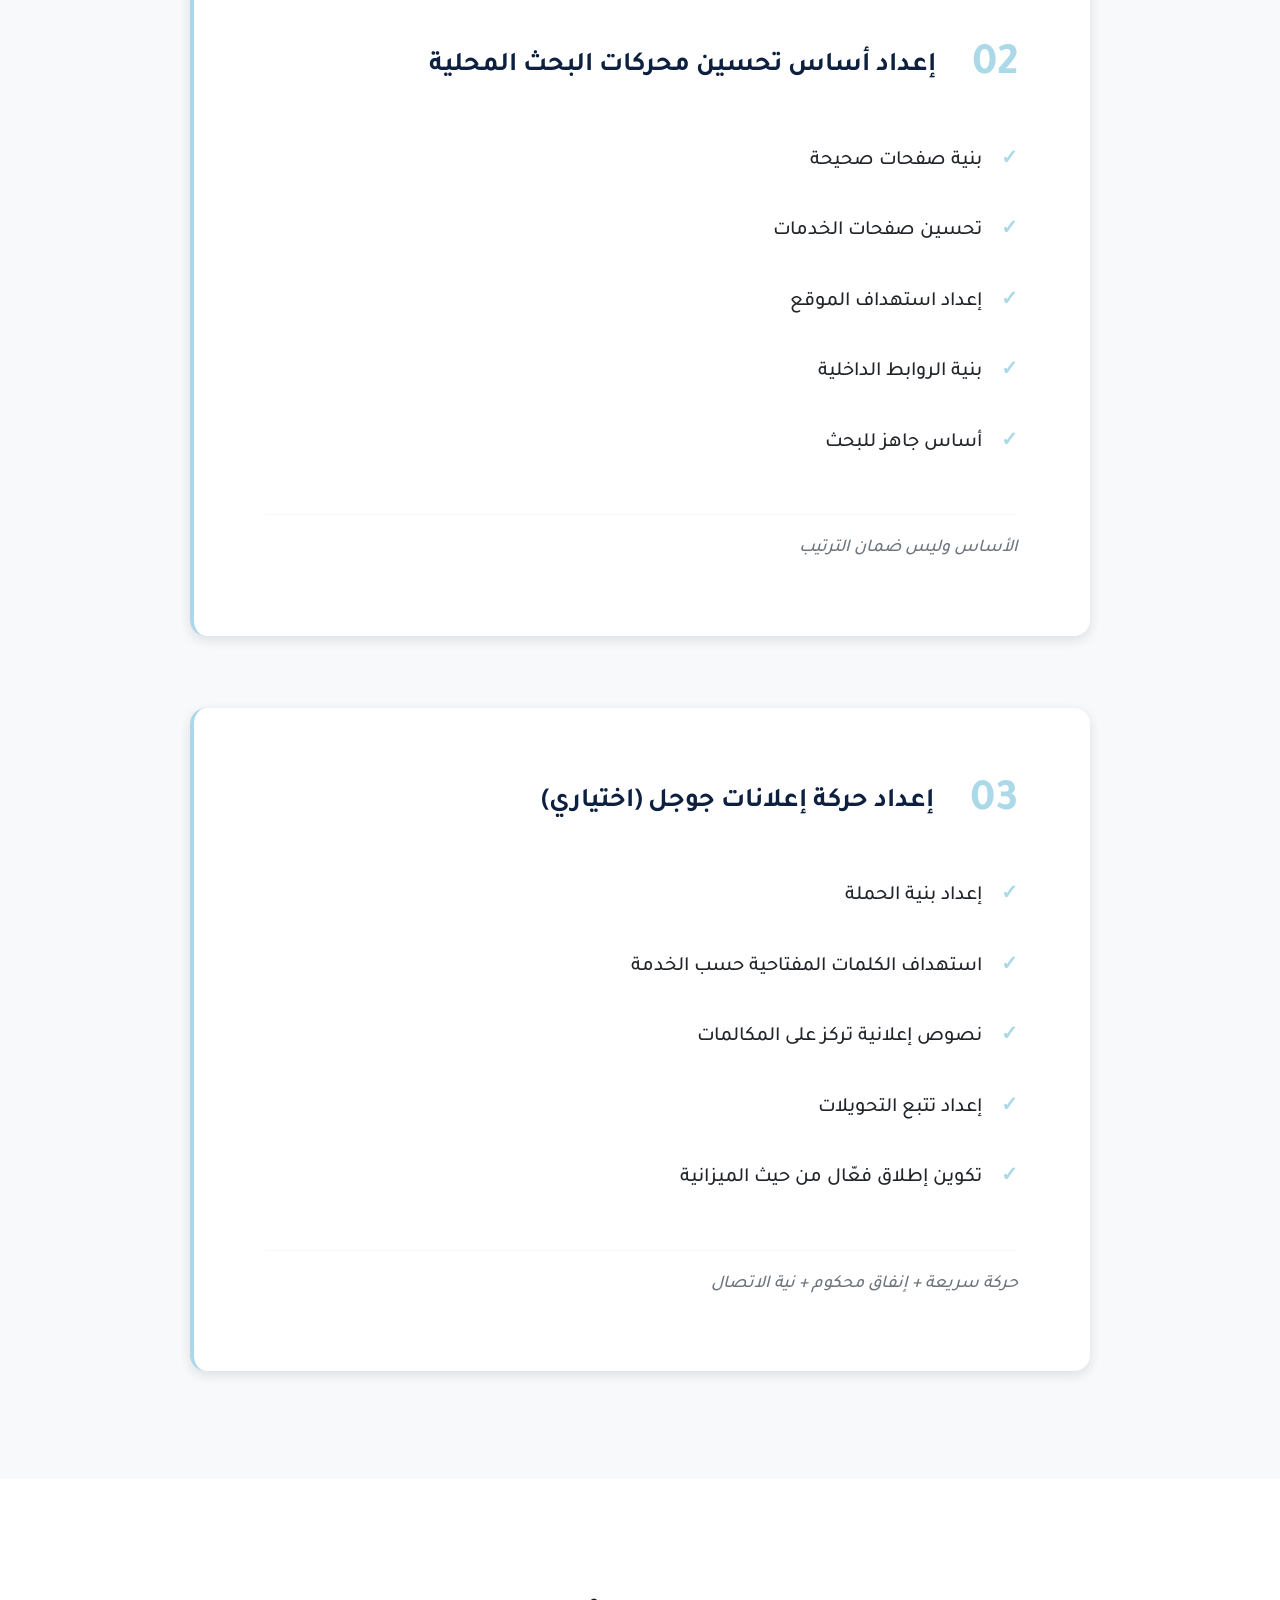
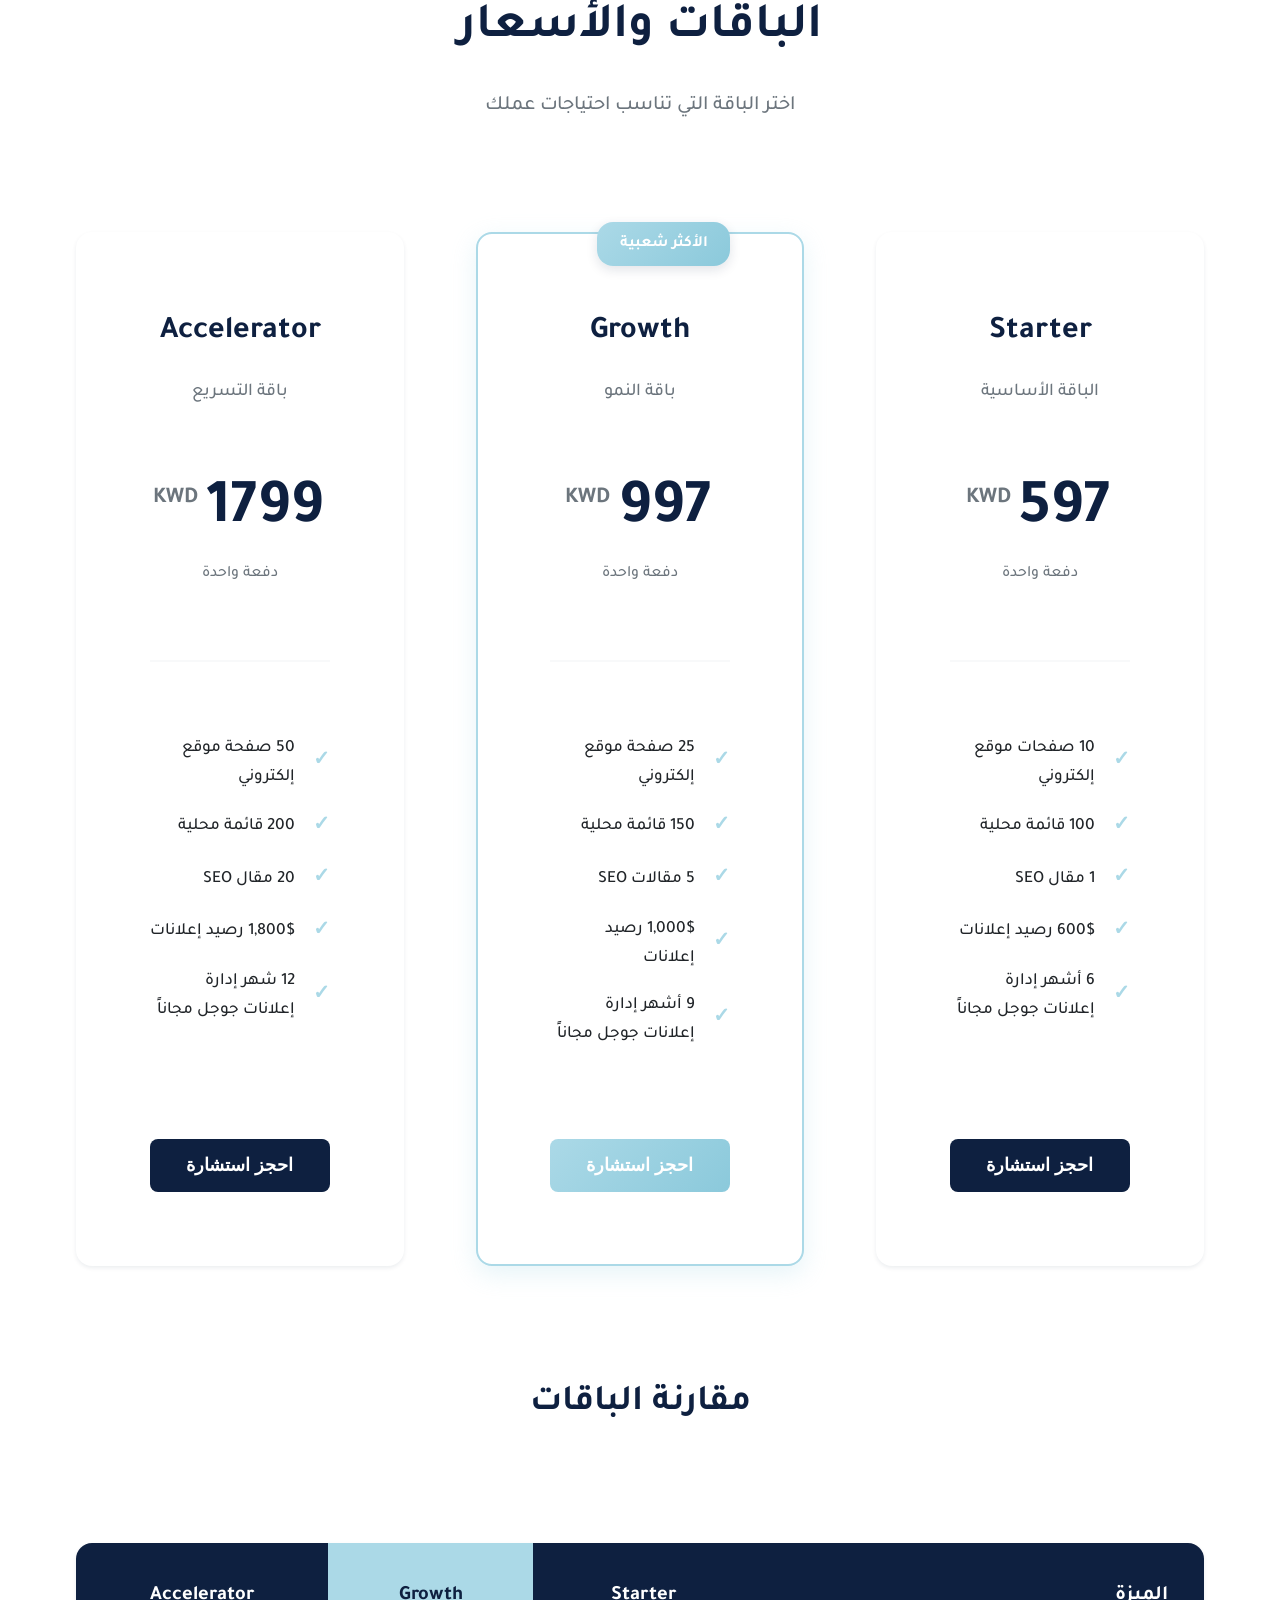
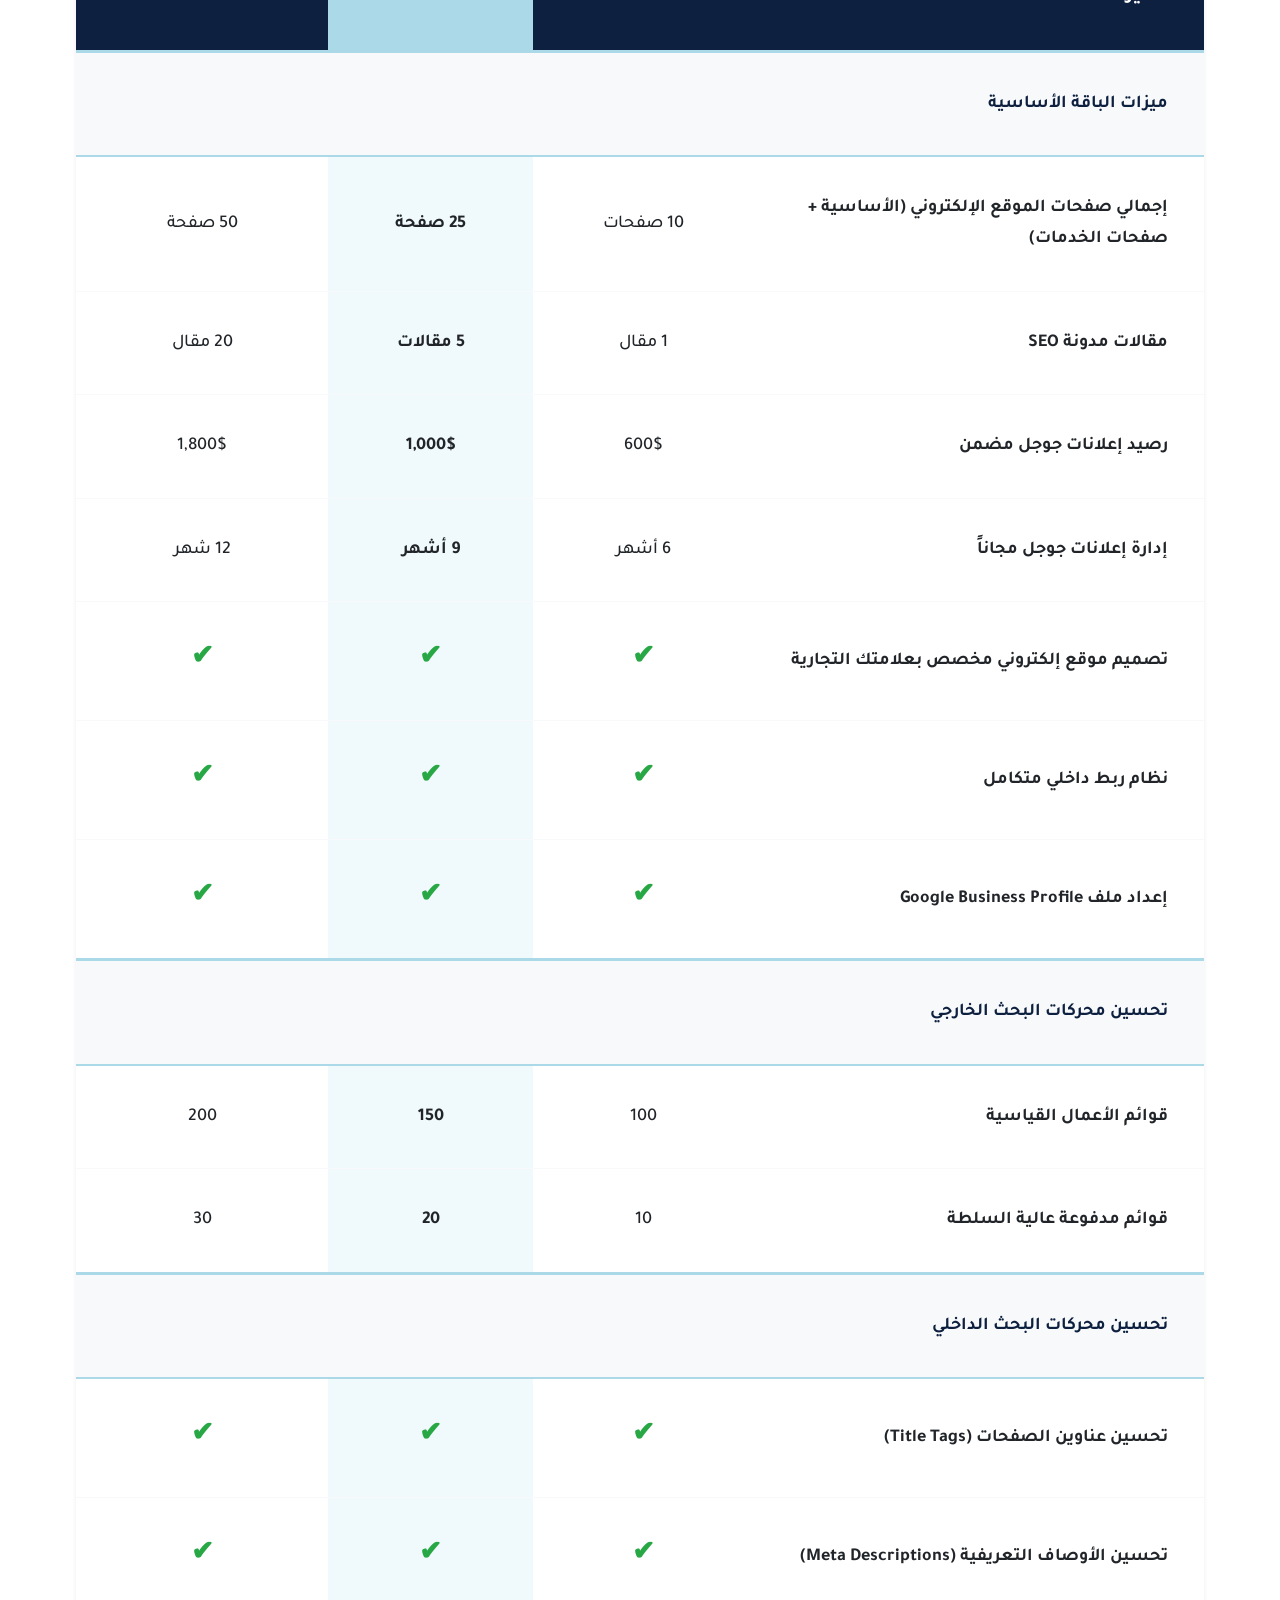
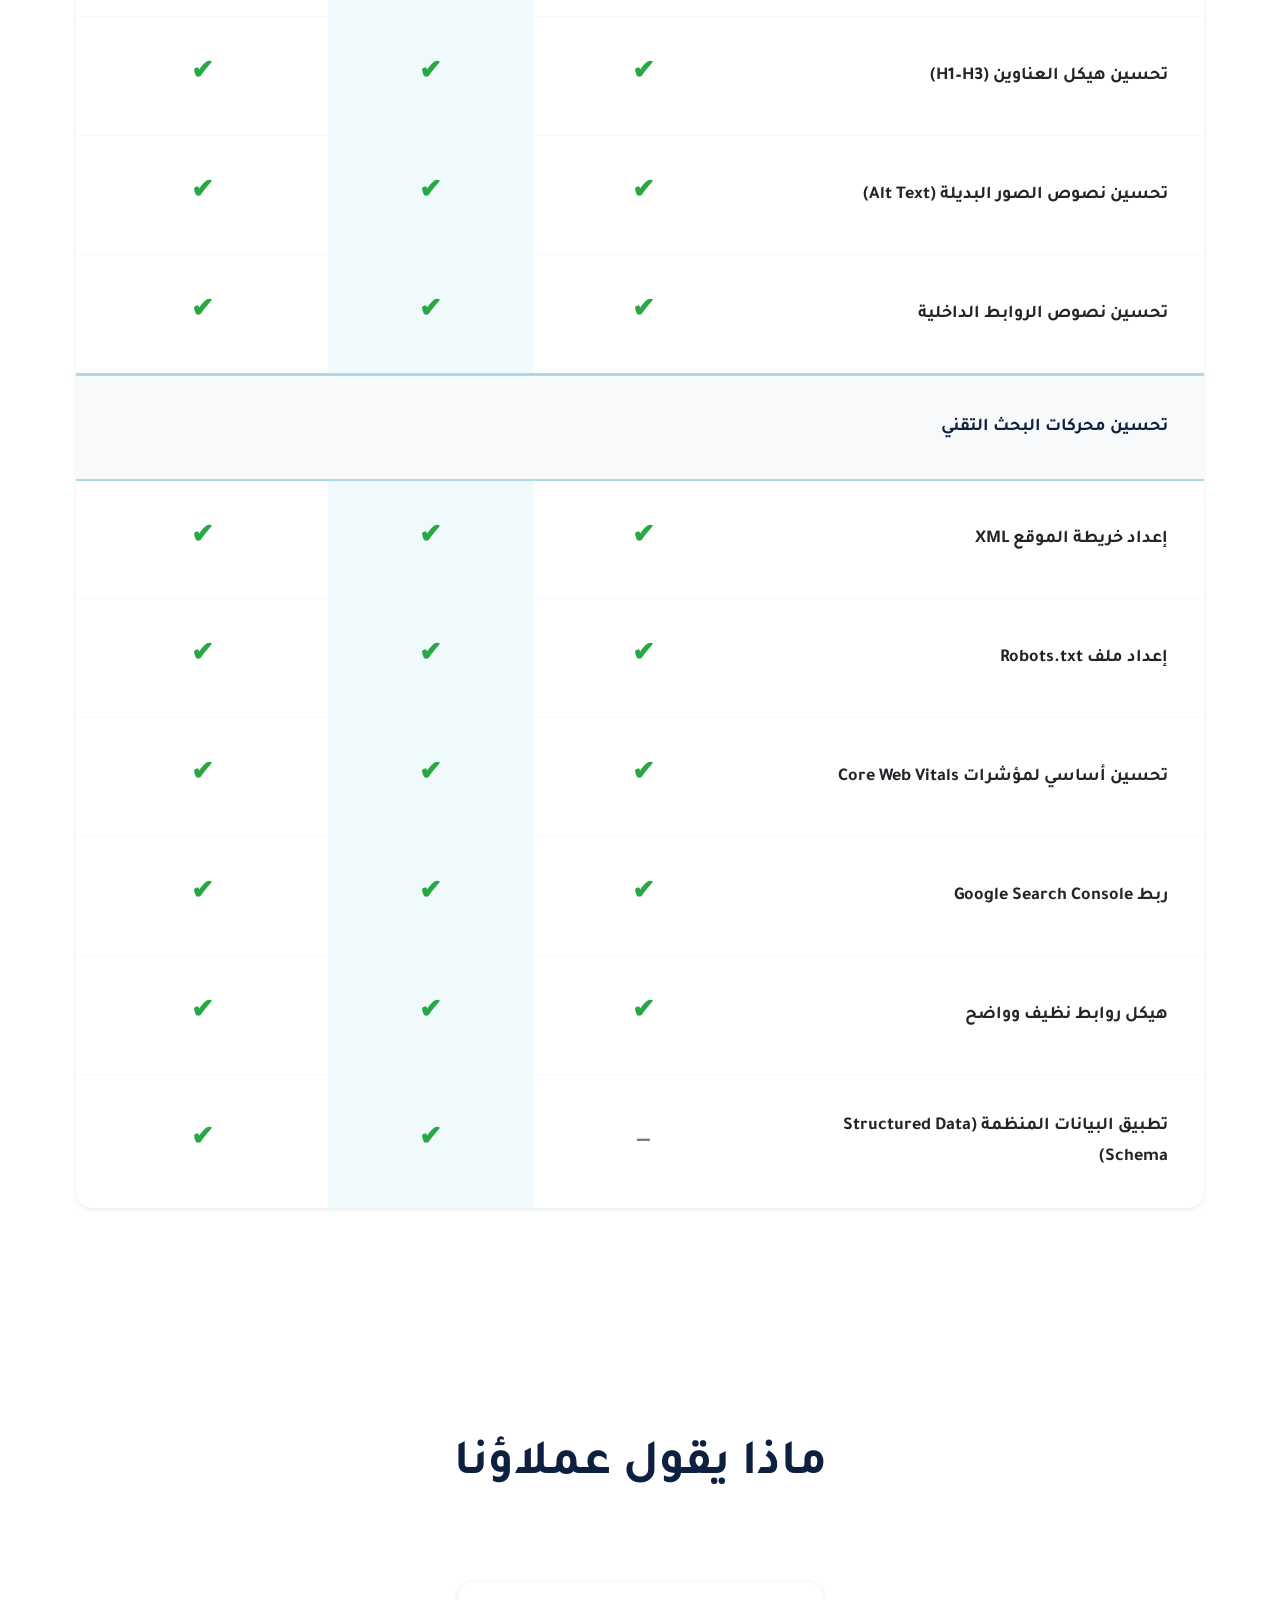
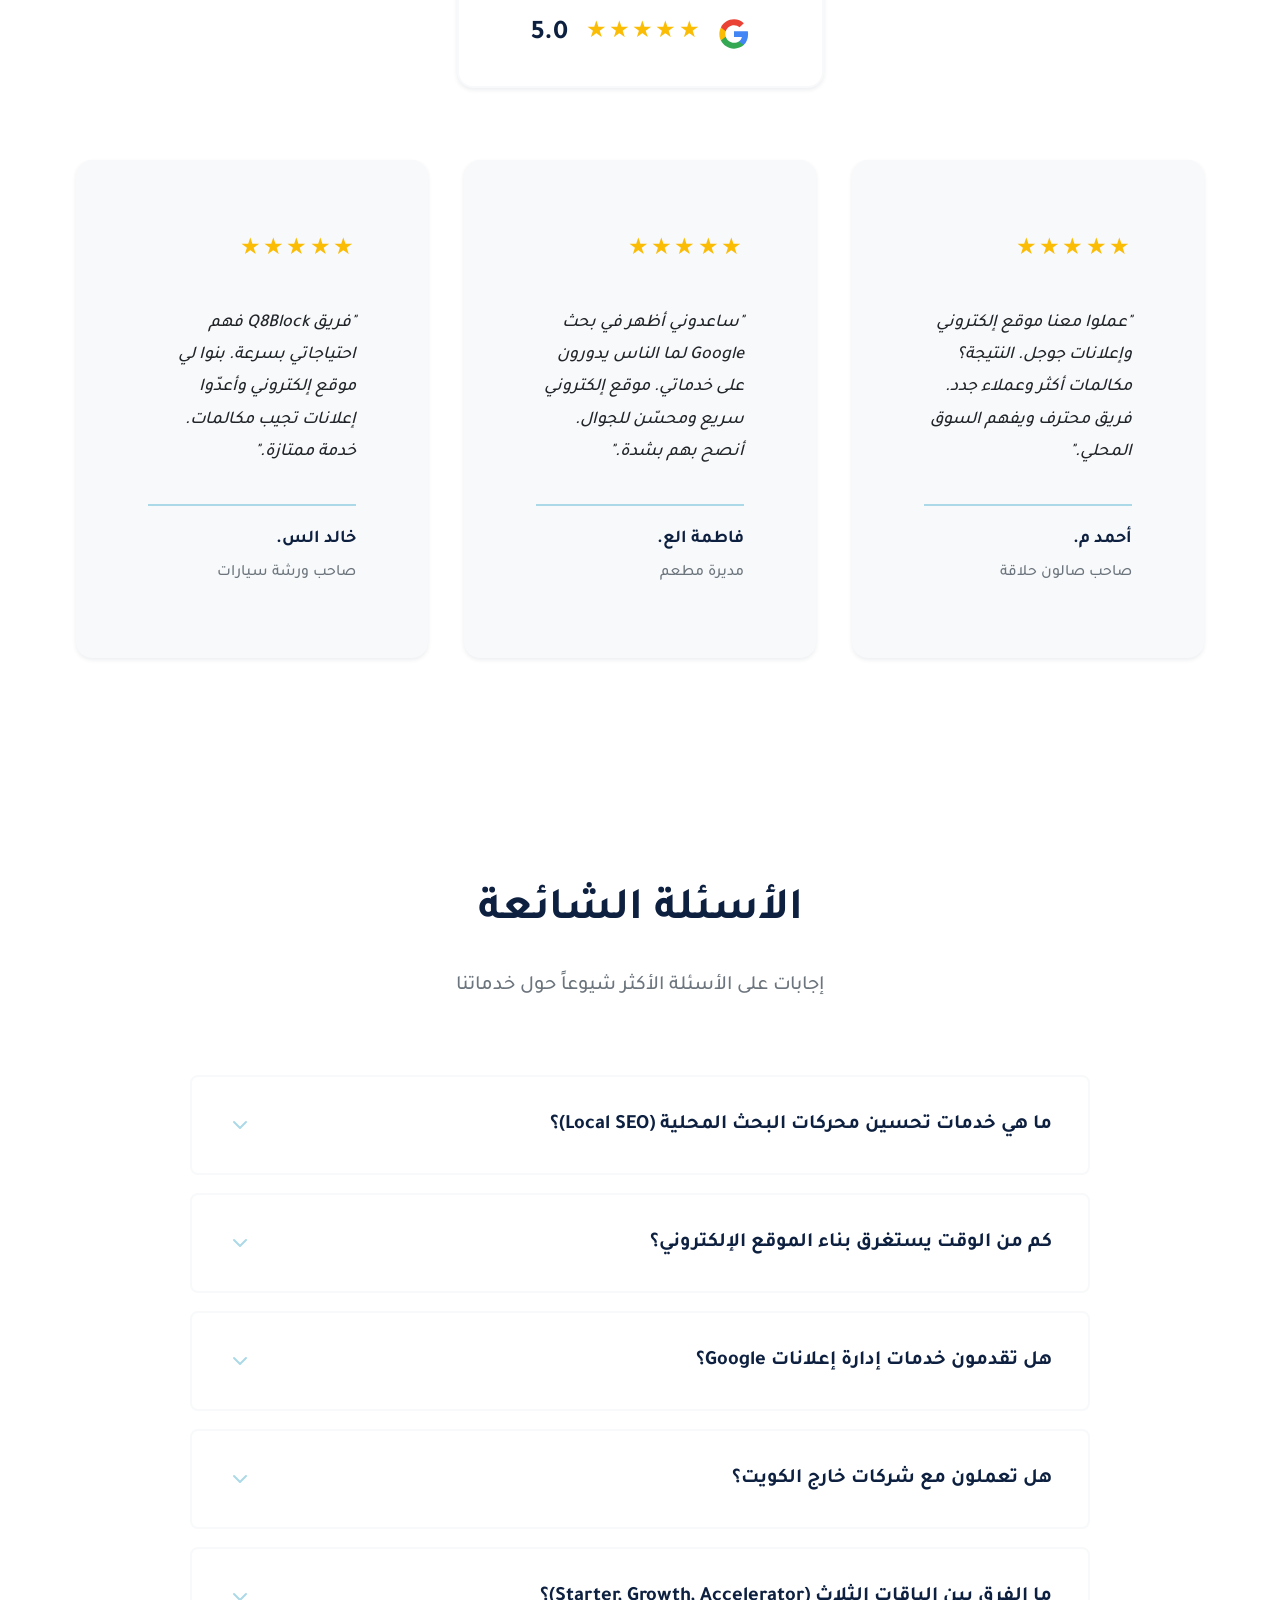
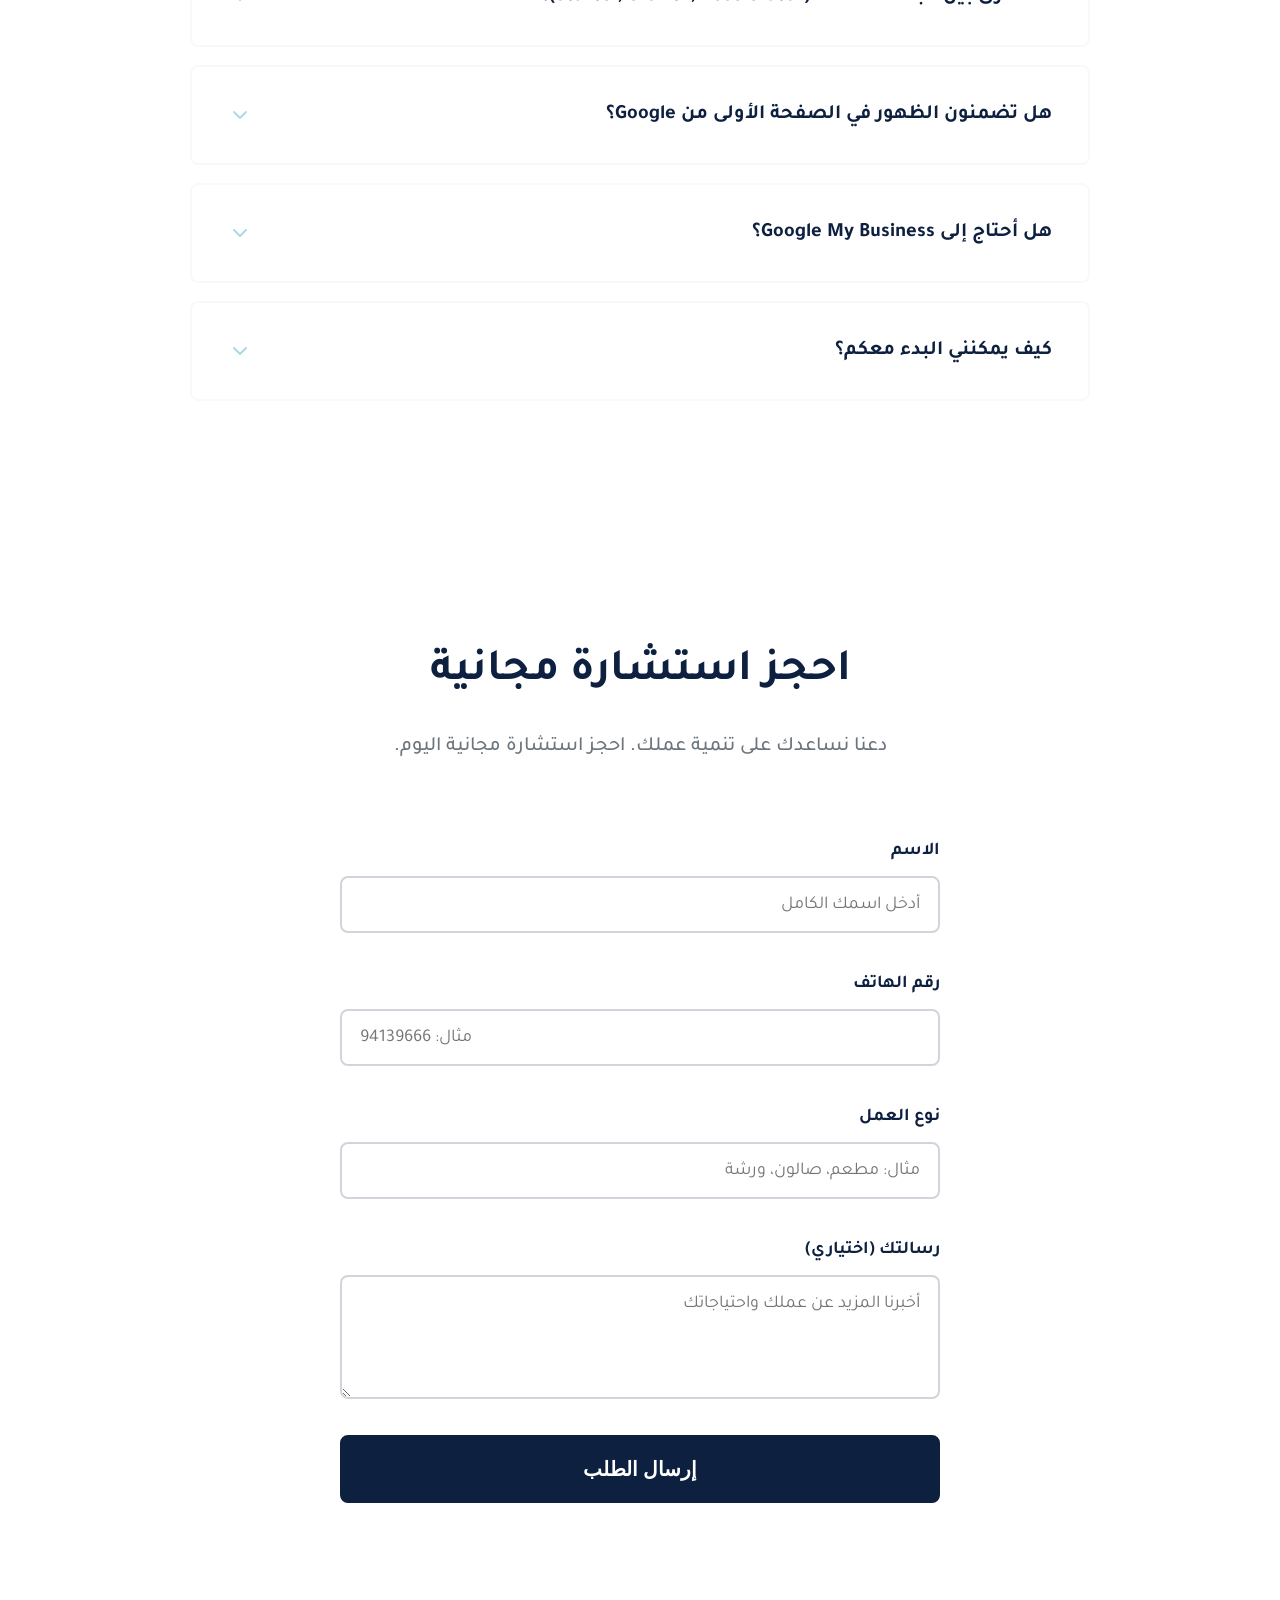
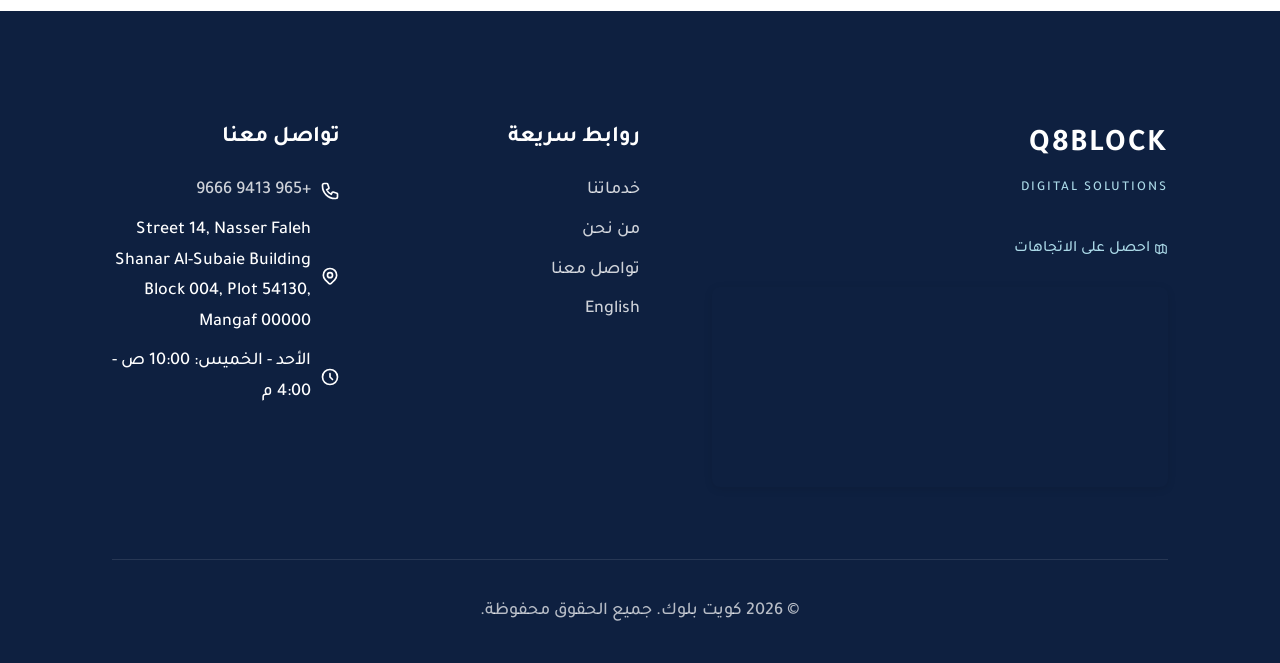
==== commit cbe6f2ab: "SEO Optimization: Compress images (99.5% reduction), optimize meta descriptions, minify CSS/JS" ====
--- a/index.html
+++ b/index.html
@@ -7,7 +7,7 @@
     <!-- Primary Meta Tags -->
     <title>كويت بلوك | خدمات تحسين محركات البحث المحلية في الكويت والخليج</title>
     <meta name="title" content="كويت بلوك | خدمات تحسين محركات البحث المحلية في الكويت والخليج">
-    <meta name="description" content="نساعد الشركات المحلية على الظهور في نتائج البحث وجذب المزيد من العملاء. خدمات إعداد Google My Business، مواقع محلية، وإدارة الإعلانات في الكويت والسعودية والإمارات.">
+    <meta name="description" content="نساعد الشركات المحلية على الظهور في نتائج البحث وجذب المزيد من العملاء. خدمات SEO محلي وإدارة إعلانات جوجل في الكويت والخليج.">
     <meta name="keywords" content="تحسين محركات البحث الكويت, SEO محلي, Google My Business, مواقع محلية, إدارة إعلانات جوجل, تسويق رقمي الكويت">
     
     <!-- Open Graph / Facebook -->
@@ -125,7 +125,7 @@
                 <a href="/en/" class="nav-link lang-switch">English</a>
             </div>
             <div class="nav-cta">
-                <a href="#consultation" class="btn btn-primary">احجز استشارة مجانية</a>
+                <a href="/contact?service=main" class="btn btn-primary">احجز استشارة مجانية</a>
             </div>
             <button class="mobile-menu-toggle" aria-label="فتح القائمة">
                 <span></span>
@@ -164,7 +164,7 @@
                     </ul>
                 </div>
                 <div class="hero-cta">
-                    <a href="#consultation" class="btn btn-primary btn-large">احجز استشارة مجانية</a>
+                    <a href="/contact?service=main" class="btn btn-primary btn-large">احجز استشارة مجانية</a>
                 </div>
             </div>
         </div>
@@ -359,7 +359,7 @@
                             <span>6 أشهر إدارة إعلانات جوجل مجاناً</span>
                         </div>
                     </div>
-                    <button class="pricing-cta-button" onclick="document.getElementById('consultation').scrollIntoView({behavior: 'smooth'})">احجز استشارة</button>
+                    <button class="pricing-cta-button" onclick="window.location.href='/contact?service=main'">احجز استشارة</button>
                 </div>
 
                 <!-- Growth Package (Most Popular) -->
@@ -396,7 +396,7 @@
                             <span>9 أشهر إدارة إعلانات جوجل مجاناً</span>
                         </div>
                     </div>
-                    <button class="pricing-cta-button pricing-cta-featured" onclick="document.getElementById('consultation').scrollIntoView({behavior: 'smooth'})">احجز استشارة</button>
+                    <button class="pricing-cta-button pricing-cta-featured" onclick="window.location.href='/contact?service=main'">احجز استشارة</button>
                 </div>
 
                 <!-- Accelerator Package -->
@@ -432,7 +432,7 @@
                             <span>12 شهر إدارة إعلانات جوجل مجاناً</span>
                         </div>
                     </div>
-                    <button class="pricing-cta-button" onclick="document.getElementById('consultation').scrollIntoView({behavior: 'smooth'})">احجز استشارة</button>
+                    <button class="pricing-cta-button" onclick="window.location.href='/contact?service=main'">احجز استشارة</button>
                 </div>
             </div>
 
--- a/assets/css/styles.css
+++ b/assets/css/styles.css
@@ -1709,21 +1709,131 @@
 }
 
 .form-group input,
-.form-group textarea {
+.form-group textarea,
+.form-group select {
     padding: 0.875rem 1rem;
     font-size: 1rem;
     font-family: var(--font-family);
-    border: 2px solid var(--color-light-gray);
+    border: 2px solid #d1d5db;
     border-radius: var(--border-radius);
     transition: var(--transition);
     background-color: var(--color-white);
 }
 
+.form-group select {
+    cursor: pointer;
+    appearance: none;
+    background-image: url("data:image/svg+xml,%3Csvg xmlns='http://www.w3.org/2000/svg' fill='none' viewBox='0 0 20 20'%3E%3Cpath stroke='%236b7280' stroke-linecap='round' stroke-linejoin='round' stroke-width='1.5' d='M6 8l4 4 4-4'/%3E%3C/svg%3E");
+    background-position: right 0.5rem center;
+    background-repeat: no-repeat;
+    background-size: 1.5em 1.5em;
+    padding-right: 2.5rem;
+}
+
 .form-group input:focus,
-.form-group textarea:focus {
+.form-group textarea:focus,
+.form-group select:focus {
     outline: none;
     border-color: var(--color-primary);
     box-shadow: 0 0 0 3px rgba(171, 217, 231, 0.1);
+}
+
+/* Qualification Form Styling */
+.qualification-intro {
+    text-align: center;
+    margin-bottom: var(--spacing-lg);
+}
+
+.qualification-intro h3 {
+    font-size: 1.5rem;
+    font-weight: 700;
+    color: var(--color-secondary);
+    margin-bottom: 0.5rem;
+}
+
+.qualification-intro p {
+    font-size: 1rem;
+    color: var(--color-gray);
+}
+
+.qualification-label {
+    font-size: 1.125rem;
+    font-weight: 600;
+    color: var(--color-secondary);
+    margin-bottom: 1rem;
+    display: block;
+}
+
+.radio-group {
+    display: flex;
+    flex-direction: column;
+    gap: 1rem;
+}
+
+.radio-option {
+    display: flex;
+    align-items: center;
+    padding: 1rem 1.25rem;
+    border: 2px solid #d1d5db;
+    border-radius: var(--border-radius);
+    cursor: pointer;
+    transition: var(--transition);
+    background-color: var(--color-white);
+}
+
+.radio-option:hover {
+    border-color: var(--color-primary);
+    background-color: rgba(171, 217, 231, 0.05);
+}
+
+.radio-option input[type="radio"] {
+    width: 1.25rem;
+    height: 1.25rem;
+    margin-right: 1rem;
+    cursor: pointer;
+    accent-color: var(--color-primary);
+}
+
+.radio-option input[type="radio"]:checked + span {
+    font-weight: 600;
+    color: var(--color-secondary);
+}
+
+.radio-option span {
+    font-size: 1rem;
+    color: var(--color-dark);
+    flex: 1;
+}
+
+/* Not Qualified / Success Messages */
+.not-qualified-box,
+.success-box {
+    text-align: center;
+    padding: var(--spacing-lg);
+    background-color: var(--color-light-gray);
+    border-radius: var(--border-radius-lg);
+}
+
+.not-qualified-box h3,
+.success-box h3 {
+    font-size: 1.5rem;
+    font-weight: 700;
+    color: var(--color-secondary);
+    margin-bottom: 1rem;
+}
+
+.not-qualified-box p,
+.success-box p {
+    font-size: 1rem;
+    color: var(--color-gray);
+    margin-bottom: 1rem;
+    line-height: 1.6;
+}
+
+.not-qualified-box a,
+.success-box a {
+    margin-top: 1rem;
+    display: inline-block;
 }
 
 .form-group textarea {
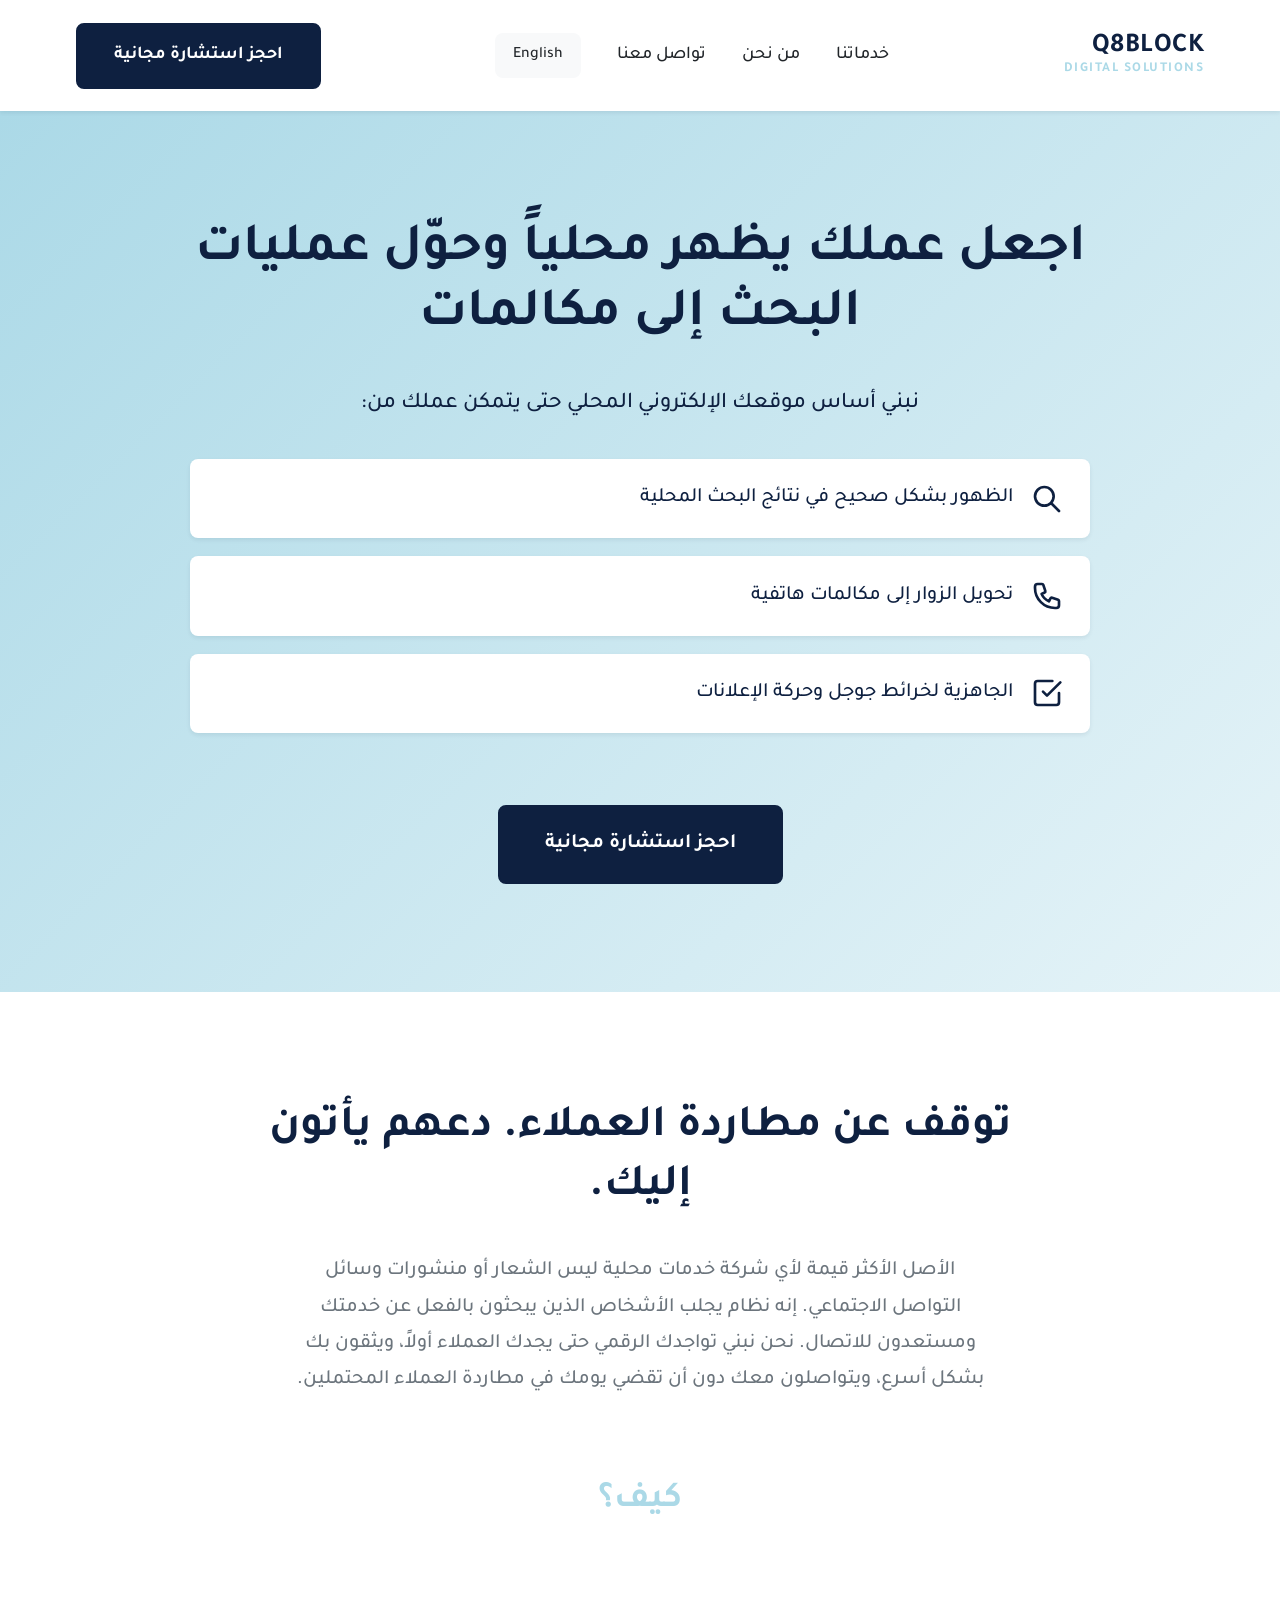
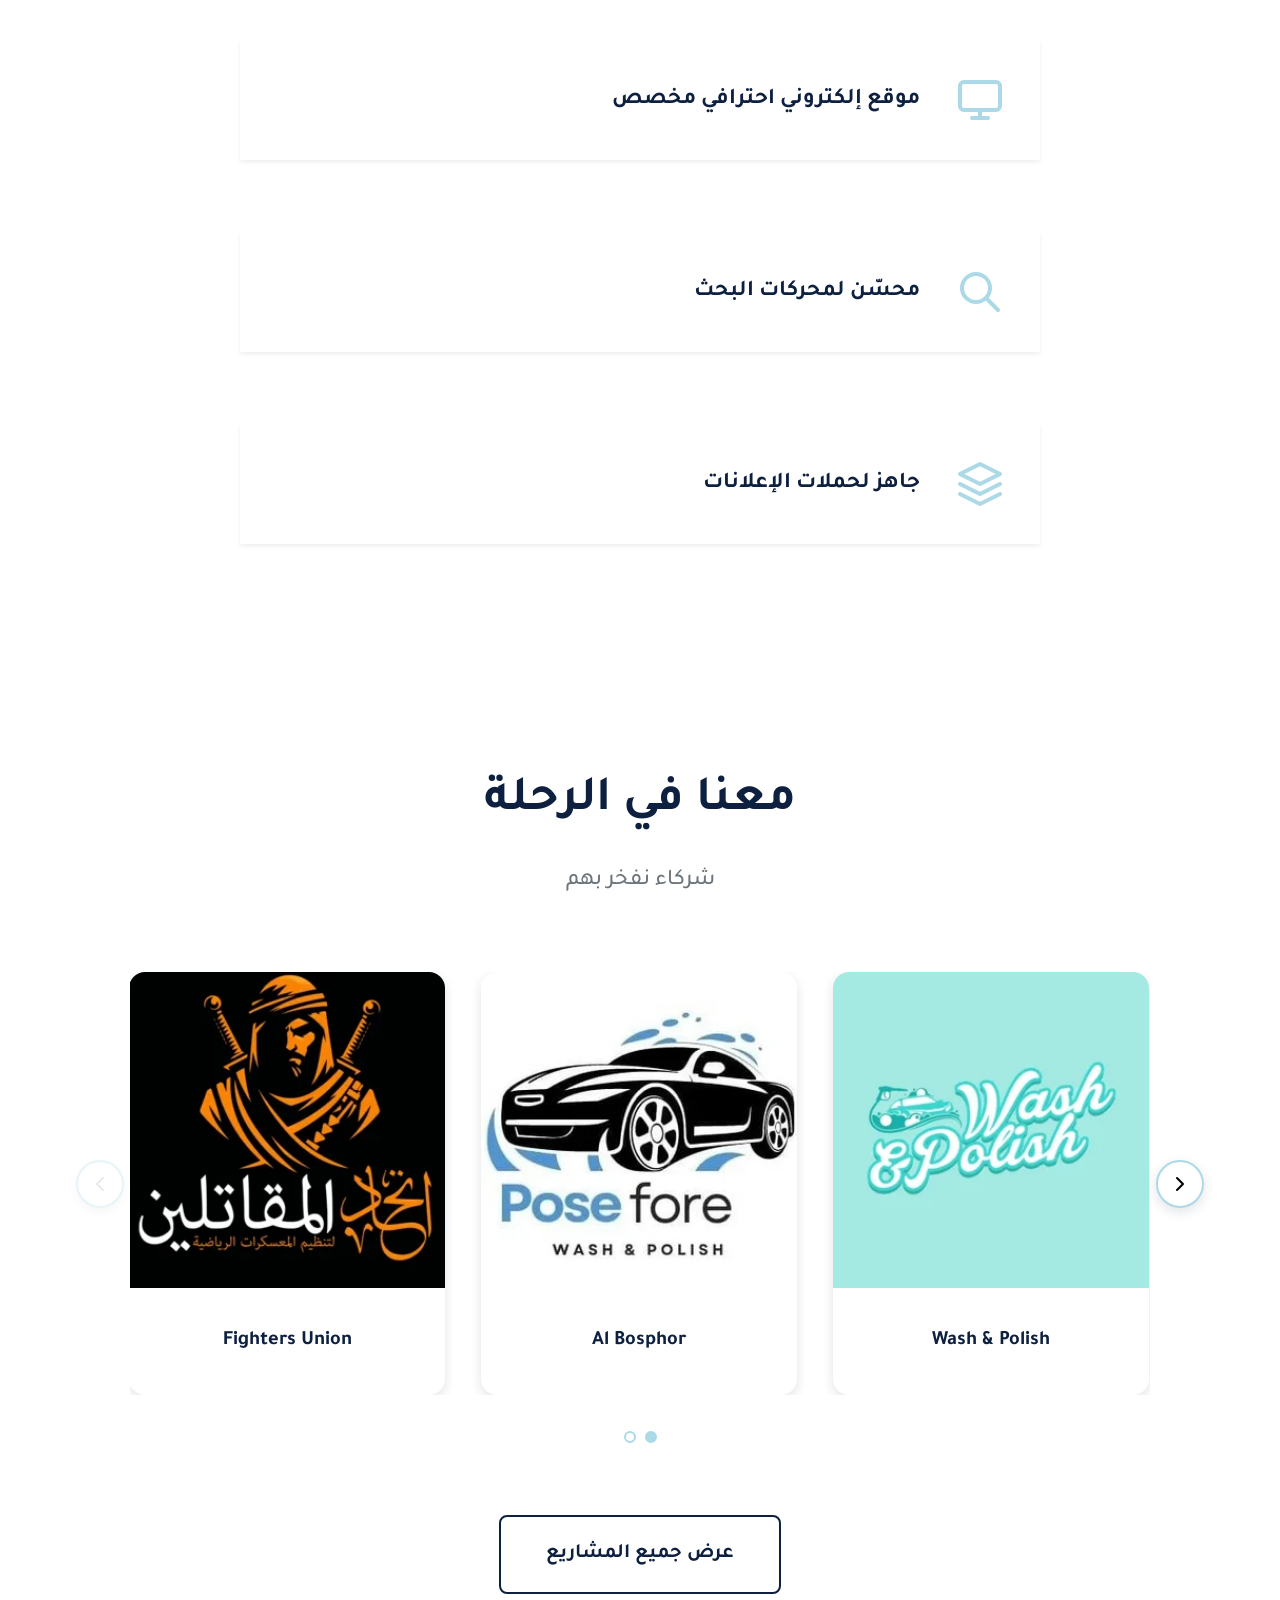
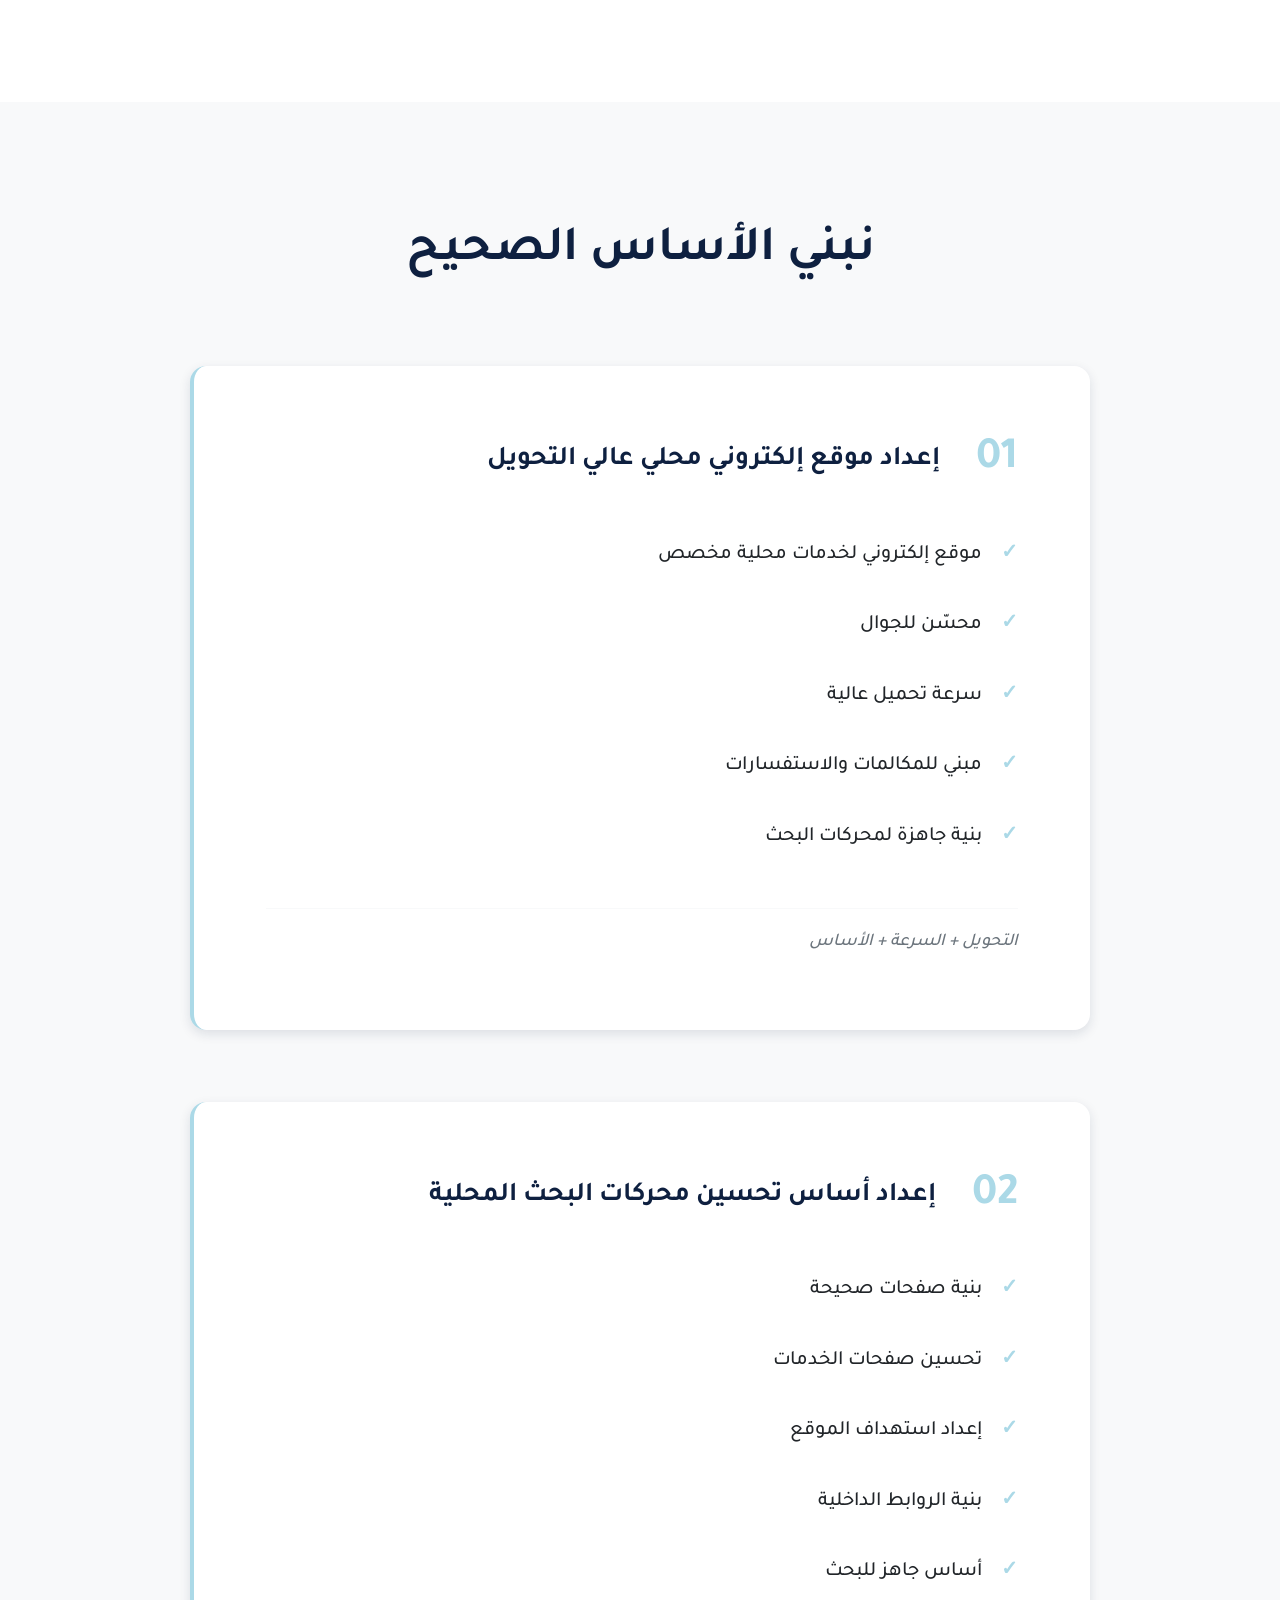
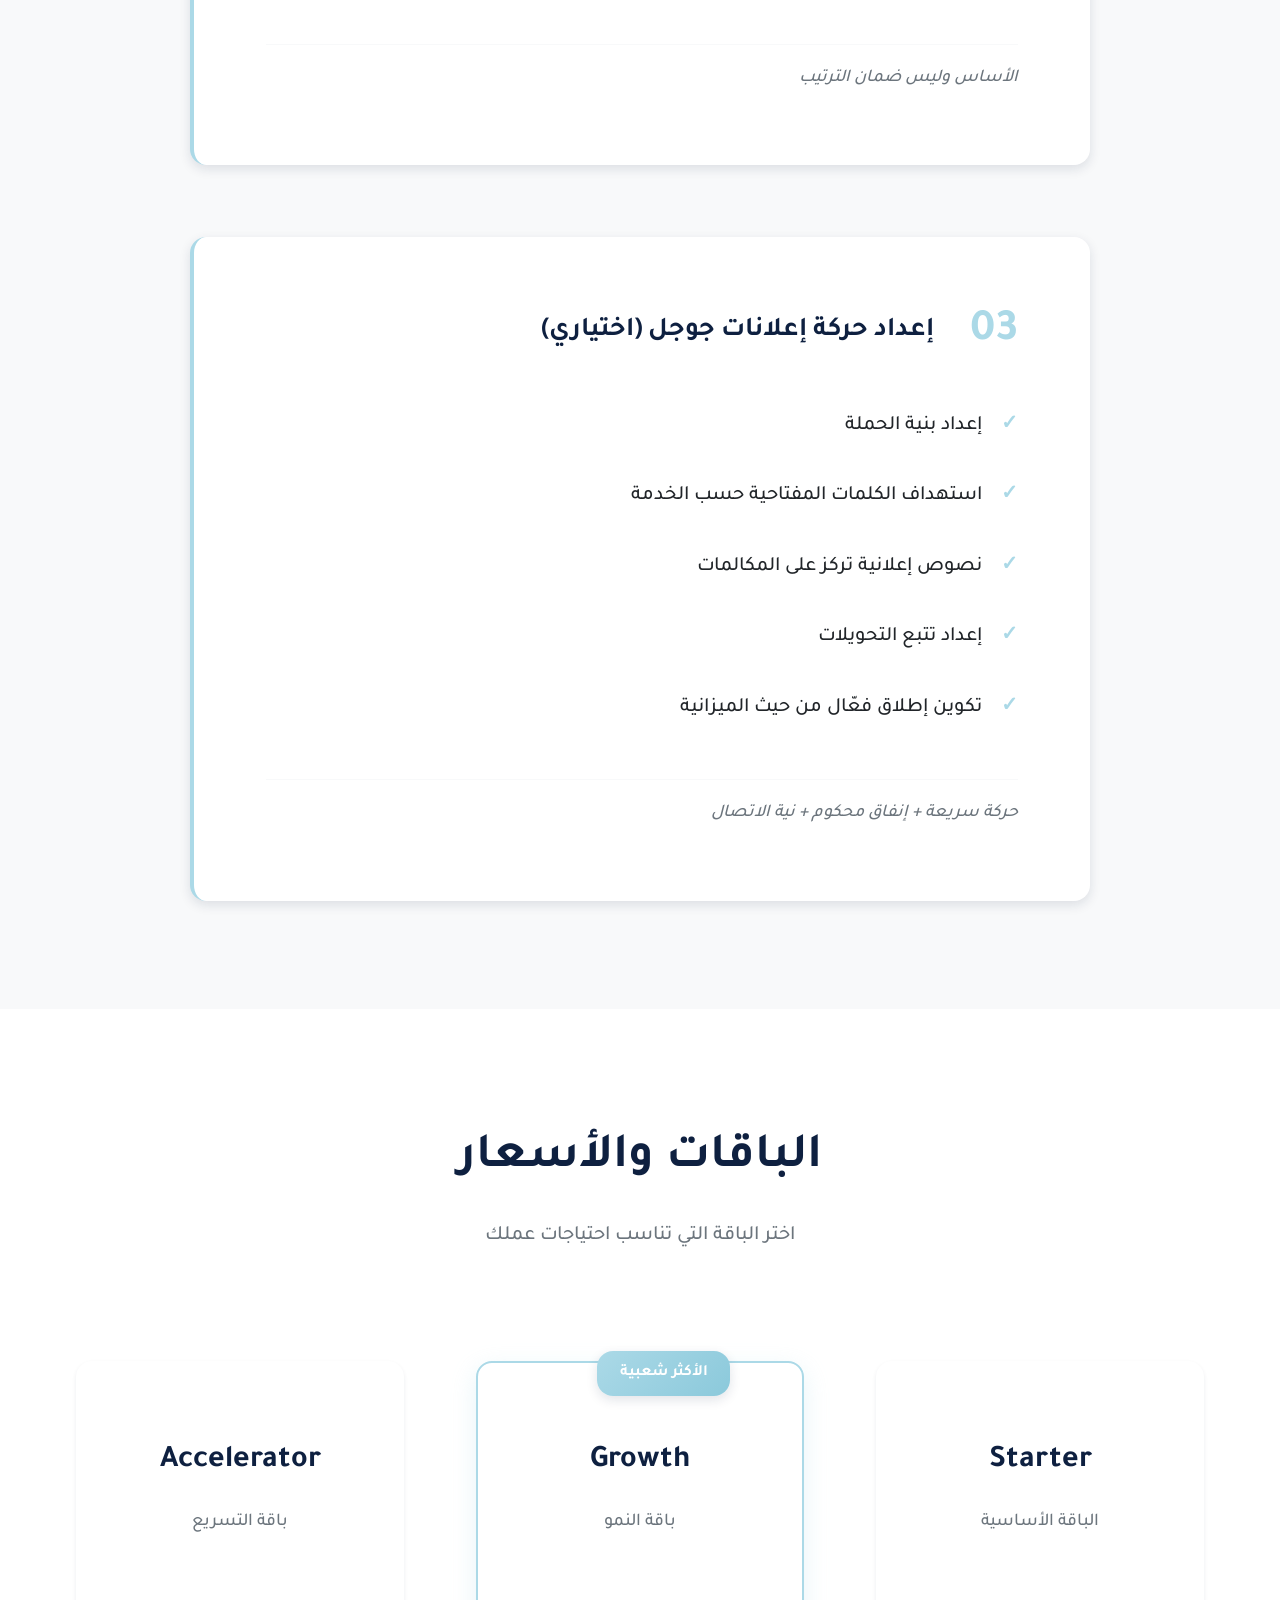
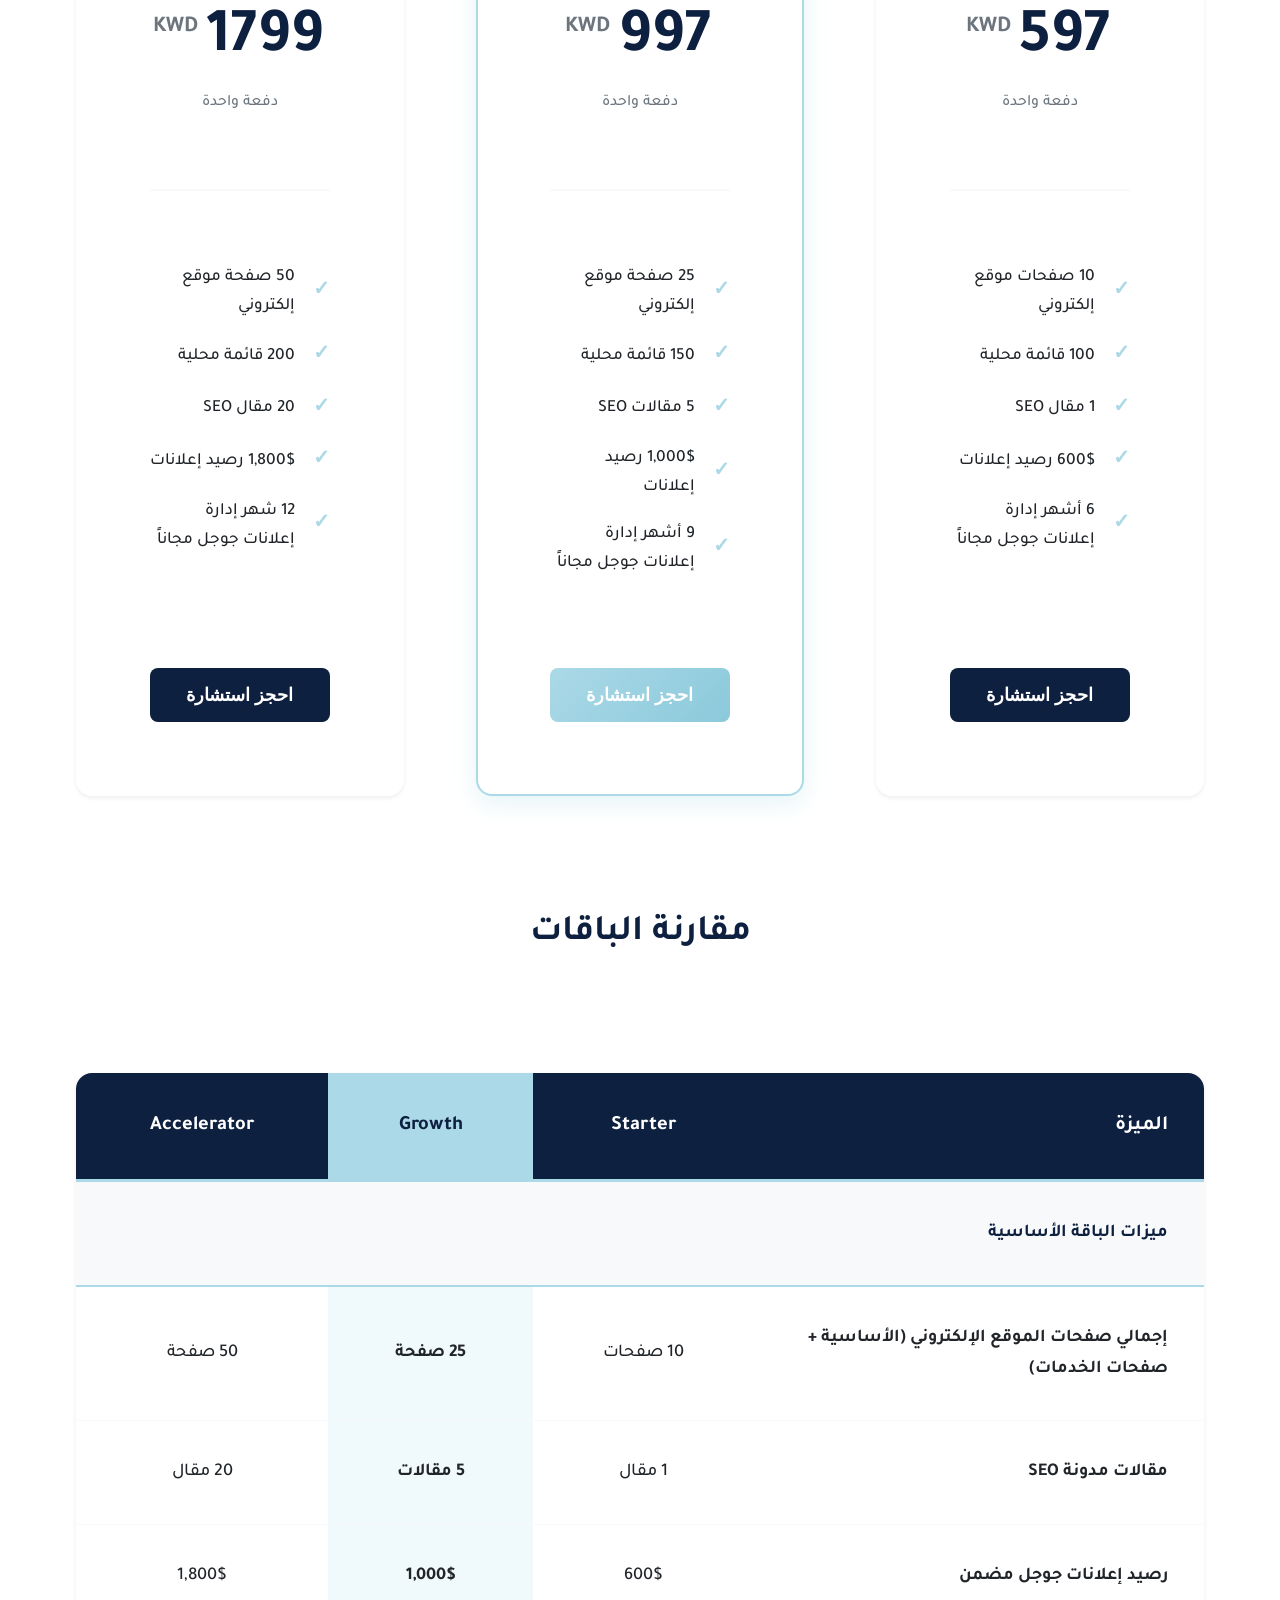
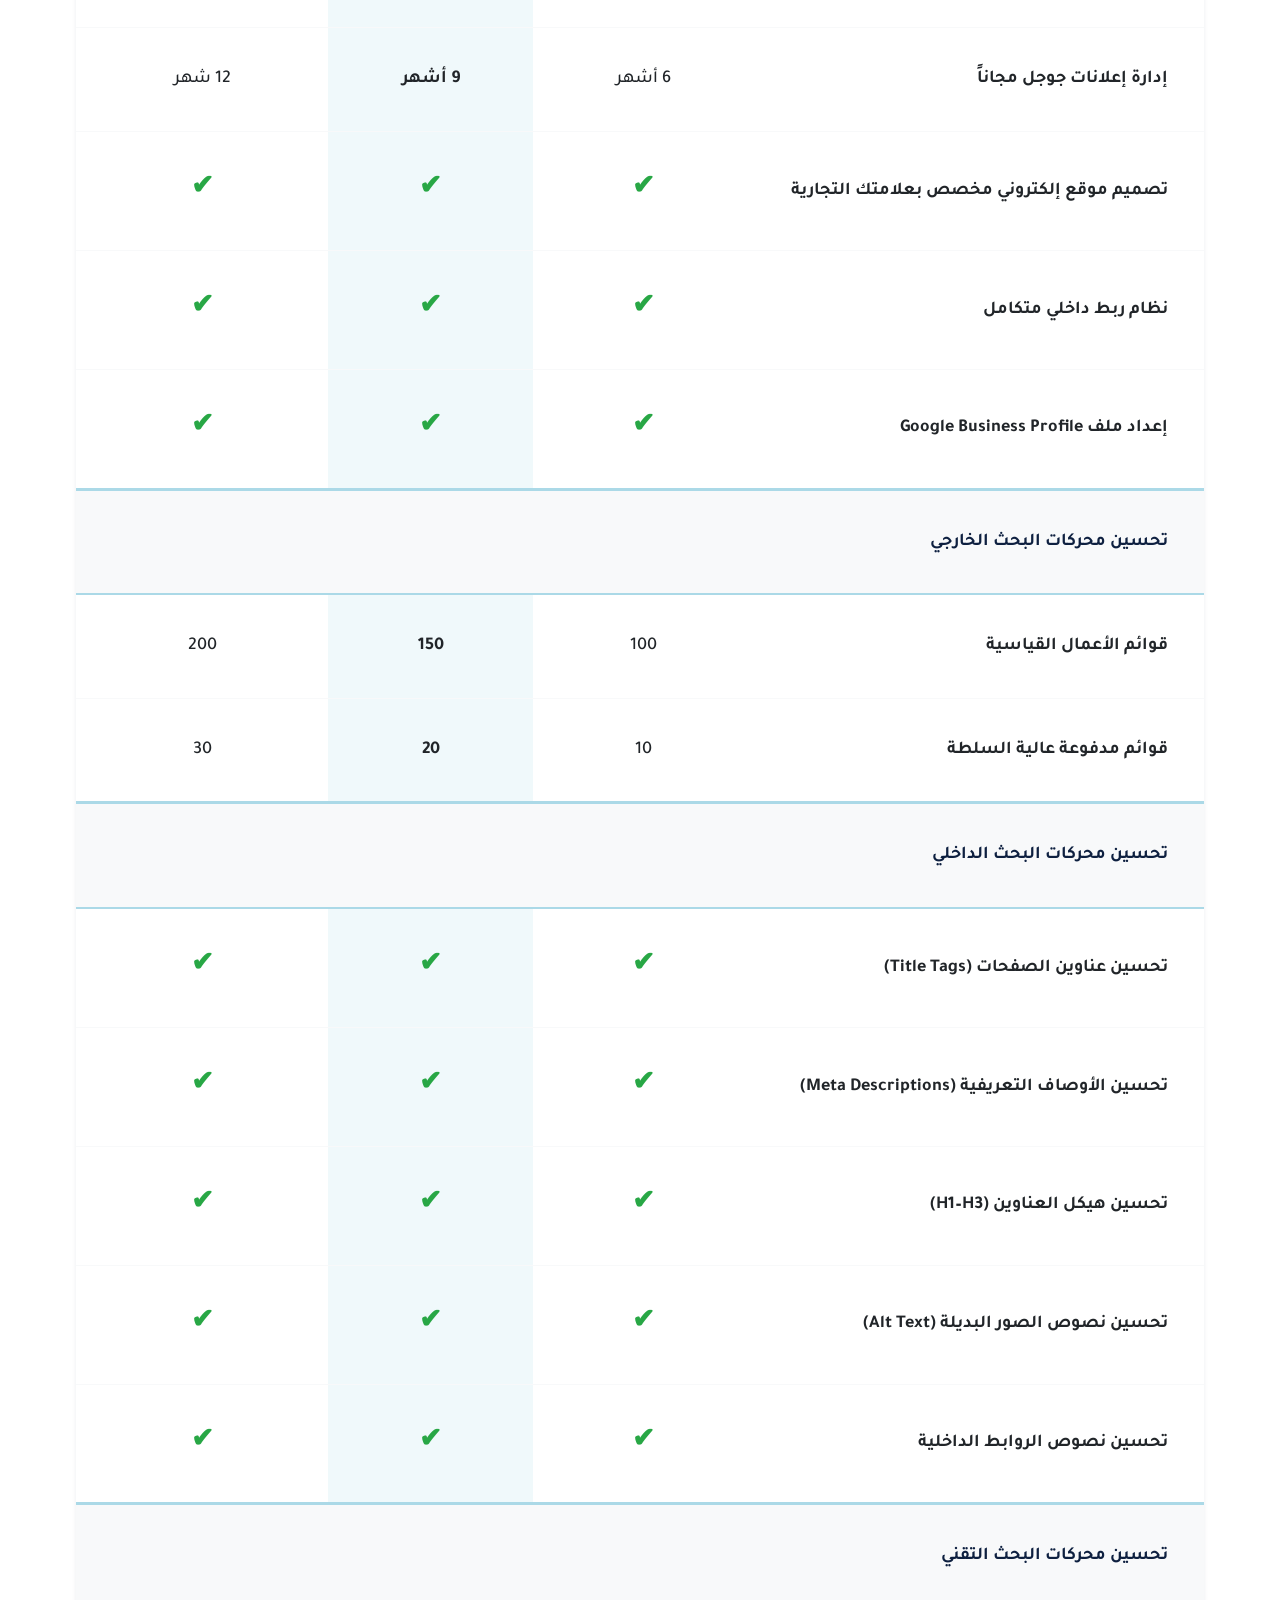
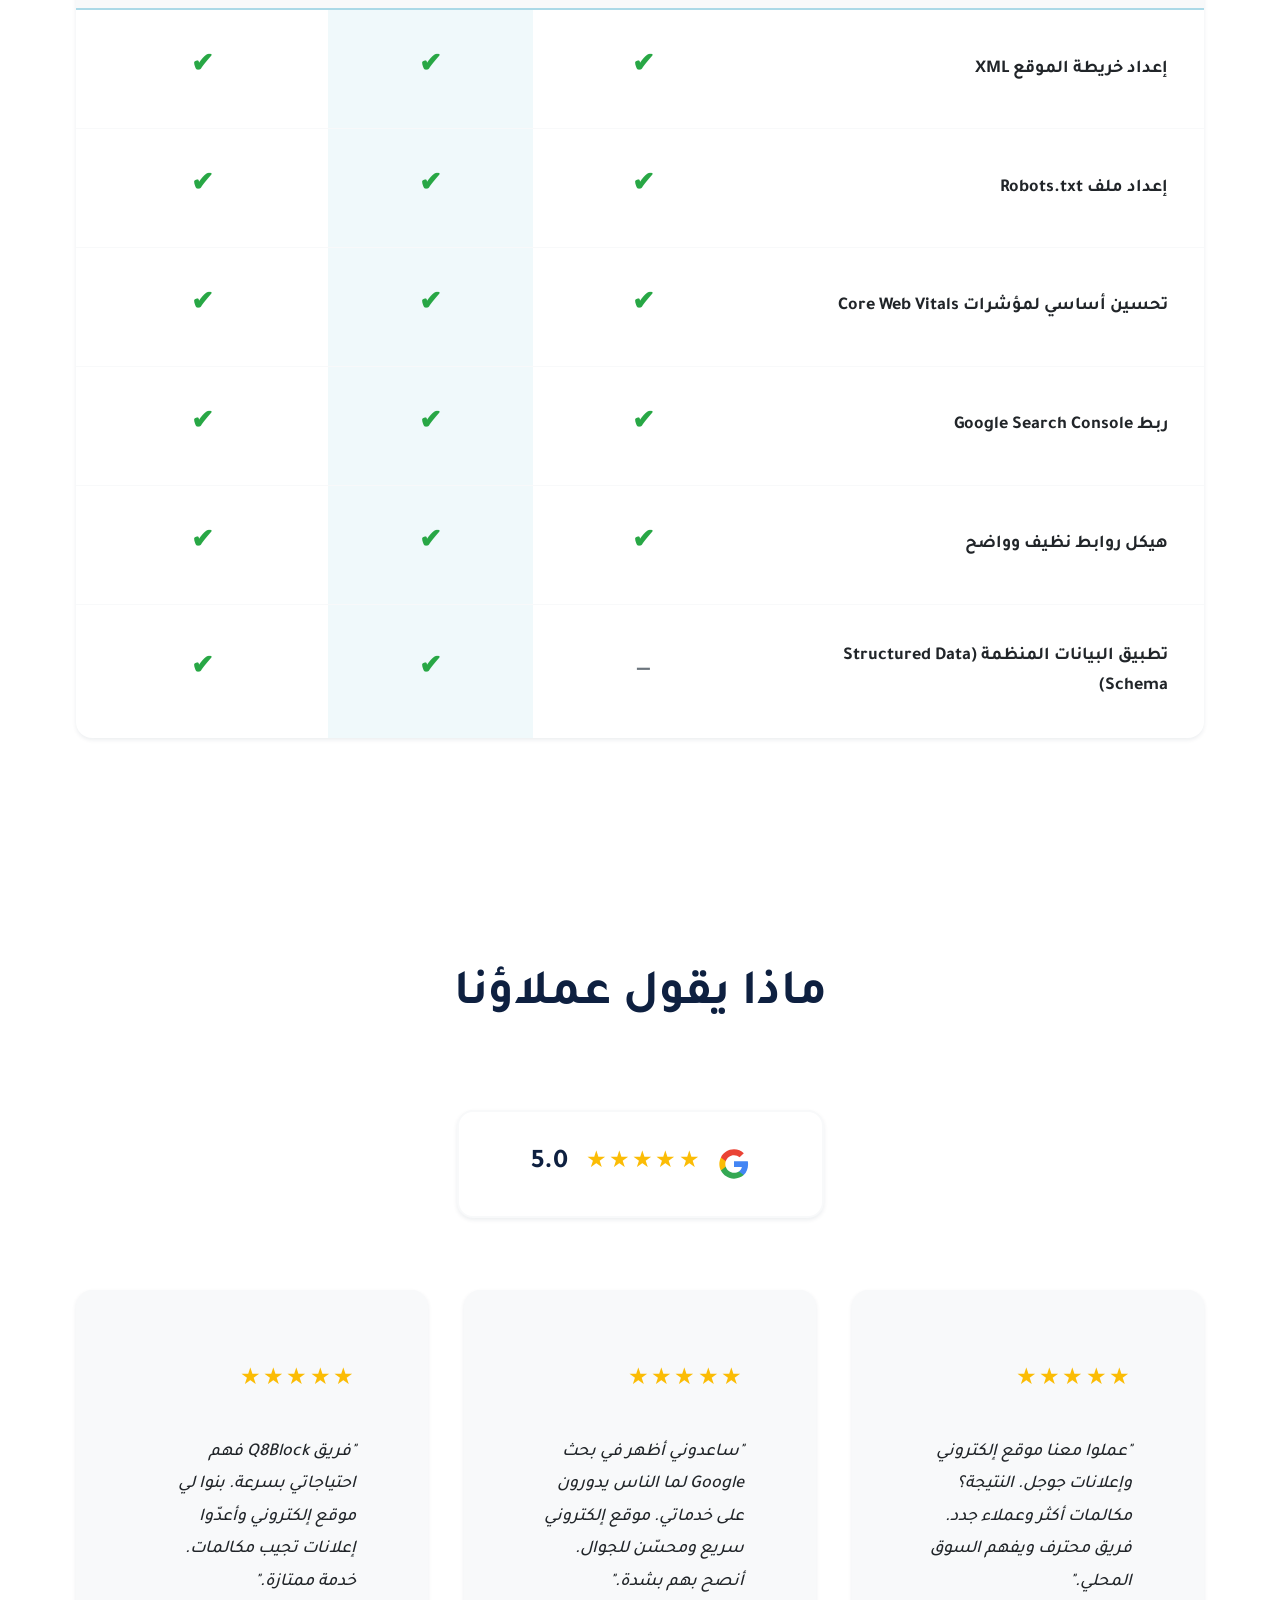
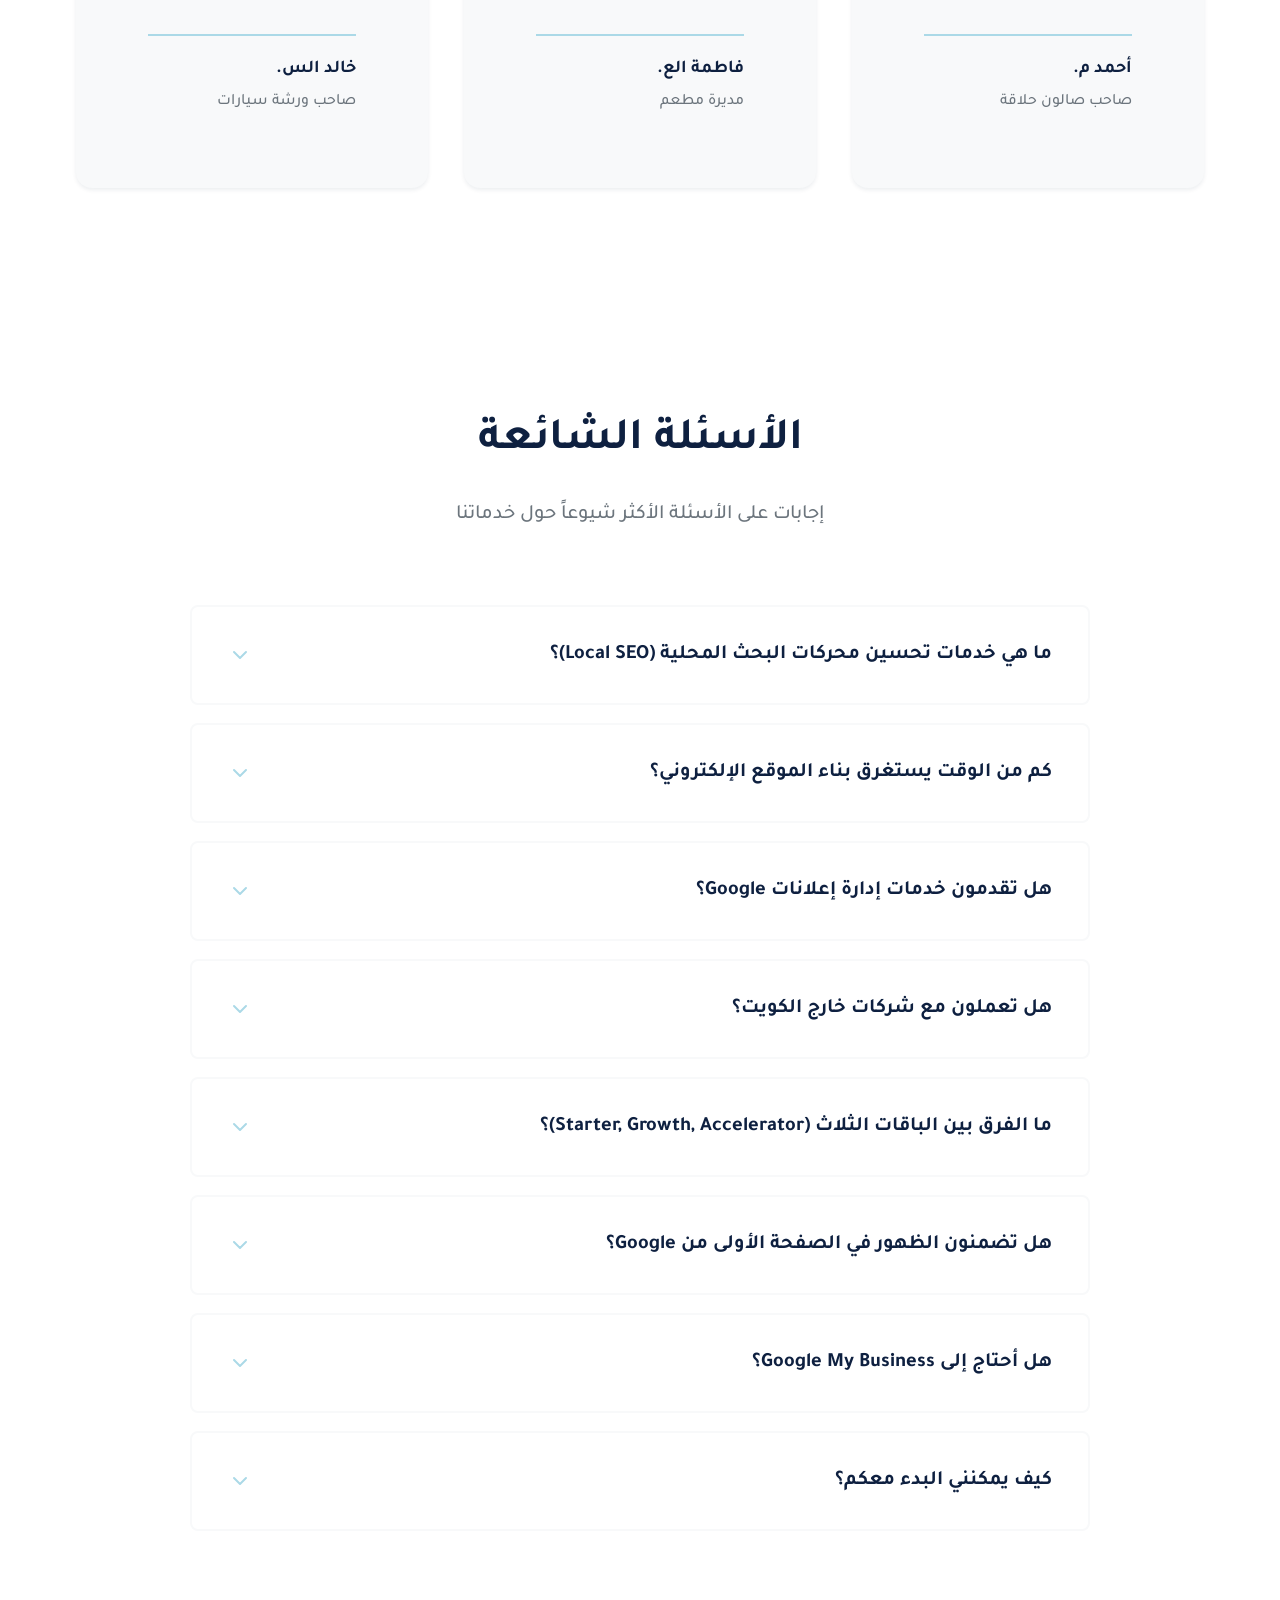
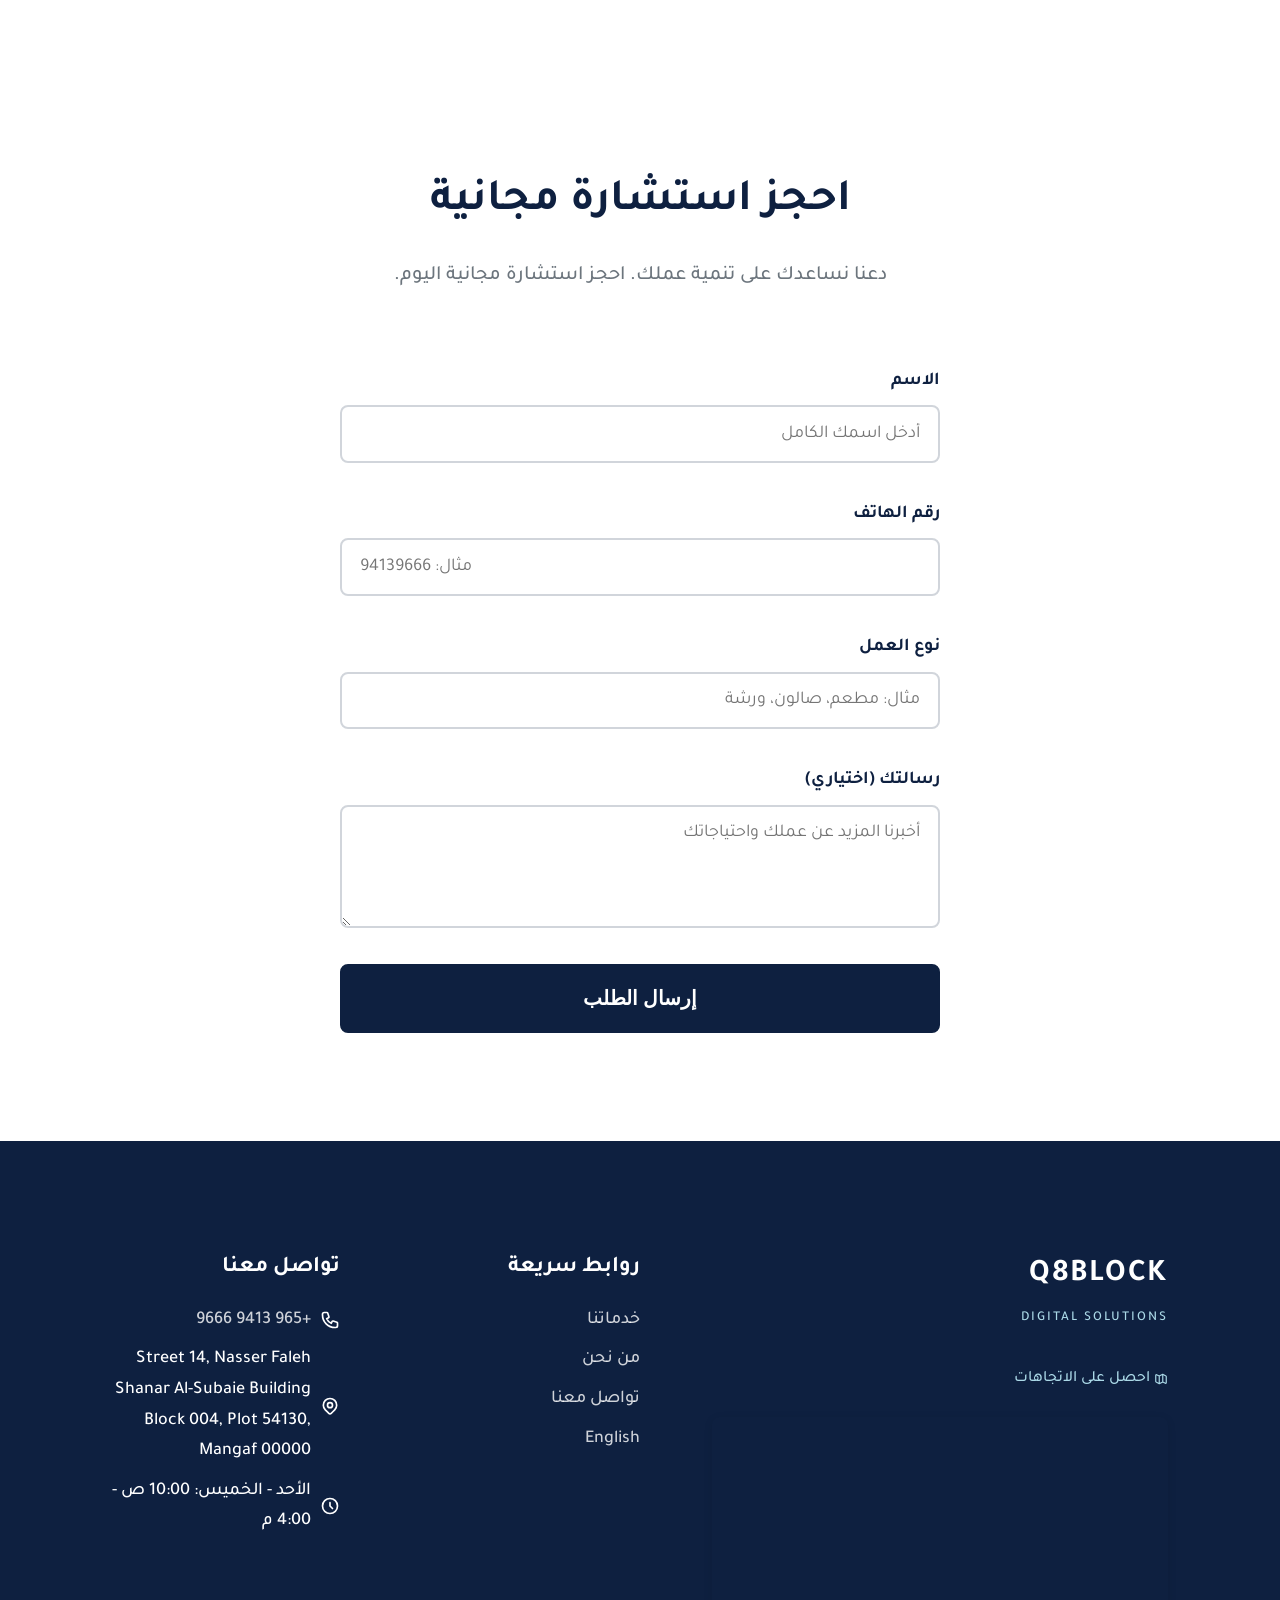
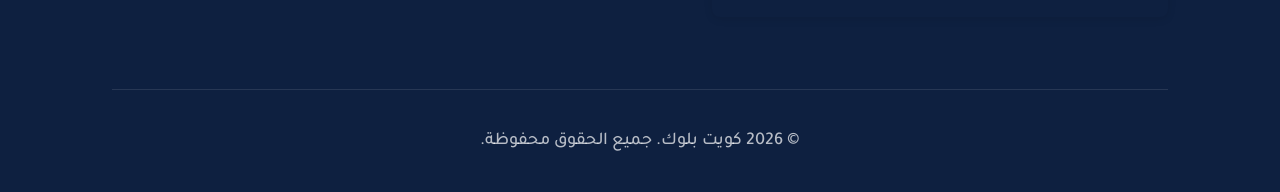
==== commit 069f53c4: "Convert portfolio to carousel slideshow, remove Logistics Moving placeholder" ====
--- a/index.html
+++ b/index.html
@@ -5,7 +5,7 @@
     <meta name="viewport" content="width=device-width, initial-scale=1.0">
     
     <!-- Primary Meta Tags -->
-    <title>كويت بلوك | خدمات تحسين محركات البحث المحلية في الكويت والخليج</title>
+    <title>كويت بلوك | تحسين محركات البحث المحلية في الكويت</title>
     <meta name="title" content="كويت بلوك | خدمات تحسين محركات البحث المحلية في الكويت والخليج">
     <meta name="description" content="نساعد الشركات المحلية على الظهور في نتائج البحث وجذب المزيد من العملاء. خدمات SEO محلي وإدارة إعلانات جوجل في الكويت والخليج.">
     <meta name="keywords" content="تحسين محركات البحث الكويت, SEO محلي, Google My Business, مواقع محلية, إدارة إعلانات جوجل, تسويق رقمي الكويت">
@@ -32,8 +32,16 @@
     <link rel="alternate" hreflang="en" href="https://q8block.com/en/">
     <link rel="alternate" hreflang="x-default" href="https://q8block.com/">
     
-    <!-- Favicon -->
-    <link rel="icon" type="image/png" href="/assets/images/logo.png">
+    
+    <!-- Favicon Set -->
+    <link rel="icon" type="image/x-icon" href="/favicon.ico">
+    <link rel="apple-touch-icon" sizes="180x180" href="/apple-touch-icon.png">
+    <link rel="icon" type="image/png" sizes="192x192" href="/android-chrome-192x192.png">
+    <link rel="icon" type="image/png" sizes="512x512" href="/android-chrome-512x512.png">
+    
+    <!-- Preload Critical Resources -->
+    <link rel="preload" href="/assets/css/styles.min.css" as="style">
+    <link rel="preload" href="/assets/js/main.min.js" as="script">
     
     <!-- Preconnect to Google Fonts -->
     <link rel="preconnect" href="https://fonts.googleapis.com">
@@ -214,44 +222,53 @@
                 <h2 class="section-title">معنا في الرحلة</h2>
                 <p class="section-description">شركاء نفخر بهم</p>
             </div>
-            <div class="portfolio-grid">
-                <a href="https://kwtclean.com" target="_blank" rel="nofollow" class="portfolio-item">
-                    <div class="portfolio-image">
-                        <img src="assets/images/portfolio/clean-al-kuwait.webp" alt="Clean Al Kuwait" loading="lazy">
-                    </div>
-                    <h3 class="portfolio-title">Clean Al Kuwait</h3>
-                </a>
-                <a href="https://carwashkw.com" target="_blank" rel="nofollow" class="portfolio-item">
-                    <div class="portfolio-image">
-                        <img src="assets/images/portfolio/master-wash.webp" alt="Master Wash" loading="lazy">
-                    </div>
-                    <h3 class="portfolio-title">Master Wash</h3>
-                </a>
-                <a href="https://kwcarwash.com" target="_blank" rel="nofollow" class="portfolio-item">
-                    <div class="portfolio-image">
-                        <img src="assets/images/portfolio/wash-polish.webp" alt="Wash & Polish" loading="lazy">
-                    </div>
-                    <h3 class="portfolio-title">Wash & Polish</h3>
-                </a>
-                <a href="https://q8carwash.com" target="_blank" rel="nofollow" class="portfolio-item">
-                    <div class="portfolio-image">
-                        <img src="assets/images/portfolio/al-bosphor.webp" alt="Al Bosphor" loading="lazy">
-                    </div>
-                    <h3 class="portfolio-title">Al Bosphor</h3>
-                </a>
-                <a href="https://fightersunionkw.com/" target="_blank" rel="nofollow" class="portfolio-item">
-                    <div class="portfolio-image">
-                        <img src="assets/images/portfolio/fighters-union.webp" alt="Fighters Union" loading="lazy">
-                    </div>
-                    <h3 class="portfolio-title">Fighters Union</h3>
-                </a>
-                <div class="portfolio-item">
-                    <div class="portfolio-image">
-                        <img src="assets/images/portfolio/logistics-moving.webp" alt="Logistics Moving Company" loading="lazy">
-                    </div>
-                    <h3 class="portfolio-title">Logistics Moving Company</h3>
-                </div>
-            </div>
+            <div class="portfolio-carousel-container">
+                <button class="carousel-btn carousel-prev" aria-label="Previous">
+                    <svg width="24" height="24" viewBox="0 0 24 24" fill="none" xmlns="http://www.w3.org/2000/svg">
+                        <path d="M15 18L9 12L15 6" stroke="currentColor" stroke-width="2" stroke-linecap="round" stroke-linejoin="round"/>
+                    </svg>
+                </button>
+                <div class="portfolio-carousel">
+                    <div class="portfolio-track">
+                        <a href="https://kwtclean.com" target="_blank" rel="nofollow" class="portfolio-slide">
+                            <div class="portfolio-image">
+                                <img src="assets/images/portfolio/clean-al-kuwait.webp" alt="Clean Al Kuwait" loading="lazy">
+                            </div>
+                            <h3 class="portfolio-title">Clean Al Kuwait</h3>
+                        </a>
+                        <a href="https://carwashkw.com" target="_blank" rel="nofollow" class="portfolio-slide">
+                            <div class="portfolio-image">
+                                <img src="assets/images/portfolio/master-wash.webp" alt="Master Wash" loading="lazy">
+                            </div>
+                            <h3 class="portfolio-title">Master Wash</h3>
+                        </a>
+                        <a href="https://kwcarwash.com" target="_blank" rel="nofollow" class="portfolio-slide">
+                            <div class="portfolio-image">
+                                <img src="assets/images/portfolio/wash-polish.webp" alt="Wash & Polish" loading="lazy">
+                            </div>
+                            <h3 class="portfolio-title">Wash & Polish</h3>
+                        </a>
+                        <a href="https://q8carwash.com" target="_blank" rel="nofollow" class="portfolio-slide">
+                            <div class="portfolio-image">
+                                <img src="assets/images/portfolio/al-bosphor.webp" alt="Al Bosphor" loading="lazy">
+                            </div>
+                            <h3 class="portfolio-title">Al Bosphor</h3>
+                        </a>
+                        <a href="https://fightersunionkw.com/" target="_blank" rel="nofollow" class="portfolio-slide">
+                            <div class="portfolio-image">
+                                <img src="assets/images/portfolio/fighters-union.webp" alt="Fighters Union" loading="lazy">
+                            </div>
+                            <h3 class="portfolio-title">Fighters Union</h3>
+                        </a>
+                    </div>
+                </div>
+                <button class="carousel-btn carousel-next" aria-label="Next">
+                    <svg width="24" height="24" viewBox="0 0 24 24" fill="none" xmlns="http://www.w3.org/2000/svg">
+                        <path d="M9 18L15 12L9 6" stroke="currentColor" stroke-width="2" stroke-linecap="round" stroke-linejoin="round"/>
+                    </svg>
+                </button>
+            </div>
+            <div class="carousel-dots"></div>
             <div class="portfolio-cta">
                 <a href="/projects" class="btn btn-secondary btn-large">عرض جميع المشاريع</a>
             </div>
--- a/assets/css/styles.min.css
+++ b/assets/css/styles.min.css
@@ -0,0 +1 @@
+:root{--color-primary:#abd9e7;--color-secondary:#0e2040;--color-white:#fff;--color-light-gray:#f8f9fa;--color-gray:#6c757d;--color-dark:#212529;--color-success:#28a745;--font-family:'Tajawal',-apple-system,BlinkMacSystemFont,'Segoe UI',sans-serif;--transition:all .3s ease;--shadow-sm:0 2px 4px rgba(14,32,64,0.08);--shadow-md:0 4px 12px rgba(14,32,64,0.12);--shadow-lg:0 8px 24px rgba(14,32,64,0.16);--border-radius:8px;--border-radius-lg:16px;--container-width:1200px;--spacing-xs:.5rem;--spacing-sm:1rem;--spacing-md:2rem;--spacing-lg:4rem;--spacing-xl:6rem}*{margin:0;padding:0;box-sizing:border-box}html{scroll-behavior:smooth;font-size:18px}body{font-family:var(--font-family);font-weight:500;line-height:1.7;color:var(--color-dark);background-color:var(--color-white);-webkit-font-smoothing:antialiased;-moz-osx-font-smoothing:grayscale}img{max-width:100%;height:auto;display:block}a{text-decoration:none;color:inherit;transition:var(--transition)}ul{list-style:none}.container{max-width:var(--container-width);margin:0 auto;padding:0 var(--spacing-md)}.btn{display:inline-block;padding:.875rem 2rem;font-size:1rem;font-weight:600;text-align:center;border:2px solid transparent;border-radius:var(--border-radius);cursor:pointer;transition:var(--transition);white-space:nowrap}.btn-primary{background-color:var(--color-secondary);color:var(--color-white);border-color:var(--color-secondary)}.btn-primary:hover{background-color:transparent;color:var(--color-secondary);transform:translateY(-2px);box-shadow:var(--shadow-md)}.btn-secondary{background-color:transparent;color:var(--color-secondary);border-color:var(--color-secondary)}.btn-secondary:hover{background-color:var(--color-secondary);color:var(--color-white);transform:translateY(-2px);box-shadow:var(--shadow-md)}.btn-large{padding:1.125rem 2.5rem;font-size:1.125rem}.btn-block{display:block;width:100%}.header{position:sticky;top:0;z-index:1000;background-color:var(--color-white);box-shadow:var(--shadow-sm)}.nav{display:flex;align-items:center;justify-content:space-between;padding:1.25rem var(--spacing-md);gap:var(--spacing-md)}.nav-brand{display:flex;align-items:center}.brand-link{display:flex;align-items:center;gap:.75rem;text-decoration:none;transition:opacity .3s ease}.brand-link:hover{opacity:.8}.brand-icon{width:50px;height:50px}.brand-text{display:flex;flex-direction:column;gap:.125rem}.brand-name{font-size:1.5rem;font-weight:700;color:var(--color-secondary);line-height:1;letter-spacing:.5px}.brand-tagline{font-size:.75rem;font-weight:600;color:var(--color-primary);line-height:1;letter-spacing:1.5px;text-transform:uppercase}.nav-links{display:flex;align-items:center;gap:var(--spacing-md)}.nav-link{font-weight:500;color:var(--color-dark);position:relative}.nav-link::after{content:'';position:absolute;bottom:-4px;right:0;width:0;height:2px;background-color:var(--color-primary);transition:var(--transition)}.nav-link:hover::after{width:100%}.lang-switch{padding:.5rem 1rem;background-color:var(--color-light-gray);border-radius:var(--border-radius);font-size:.875rem}.lang-switch:hover{background-color:var(--color-primary);color:var(--color-secondary)}.nav-cta{display:flex;gap:var(--spacing-sm)}.mobile-menu-toggle{display:none;flex-direction:column;gap:4px;background:0;border:0;cursor:pointer;padding:.5rem}.mobile-menu-toggle span{display:block;width:24px;height:3px;background-color:var(--color-secondary);border-radius:2px;transition:var(--transition)}.hero{background:linear-gradient(135deg,var(--color-primary) 0,rgba(171,217,231,0.3) 100%);padding:var(--spacing-xl) 0;min-height:85vh;display:flex;align-items:center}.hero-content{max-width:900px;margin:0 auto;text-align:center}.hero-title{font-size:3rem;font-weight:700;color:var(--color-secondary);margin-bottom:var(--spacing-md);line-height:1.2}.hero-intro{font-size:1.25rem;color:var(--color-secondary);margin-bottom:var(--spacing-md);font-weight:500}.hero-benefits{display:flex;flex-direction:column;gap:var(--spacing-sm);margin-bottom:var(--spacing-lg);text-align:right}.benefit-item{display:flex;align-items:center;gap:var(--spacing-sm);background-color:var(--color-white);padding:1.25rem 1.5rem;border-radius:var(--border-radius);box-shadow:var(--shadow-sm);font-size:1.125rem;font-weight:500;color:var(--color-secondary);transition:var(--transition)}.benefit-item:hover{transform:translateX(-8px);box-shadow:var(--shadow-md)}.benefit-icon{width:32px;height:32px;color:var(--color-secondary);flex-shrink:0}.hero-cta{display:flex;gap:var(--spacing-sm);justify-content:center;flex-wrap:wrap}.value-section{padding:var(--spacing-xl) 0;background-color:var(--color-white)}.value-content-centered{max-width:800px;margin:0 auto;text-align:center}.value-title-centered{font-size:2.5rem;font-weight:700;color:var(--color-secondary);margin-bottom:var(--spacing-md);line-height:1.3}.value-description{font-size:1.125rem;color:var(--color-gray);margin-bottom:var(--spacing-lg);line-height:1.8;max-width:700px;margin-left:auto;margin-right:auto}.value-how-title{font-size:2rem;font-weight:700;color:var(--color-primary);margin:var(--spacing-lg) 0 var(--spacing-md) 0}.portfolio-section{padding:var(--spacing-xl) 0;background-color:var(--color-white)}.portfolio-carousel-container{position:relative;margin-top:var(--spacing-lg);padding:0 3rem}.portfolio-carousel{overflow:hidden;width:100%}.portfolio-track{display:flex;gap:2rem;transition:transform .5s ease}.portfolio-slide{flex:0 0 calc((100% - 4rem) / 3);position:relative;overflow:hidden;border-radius:var(--border-radius-lg);box-shadow:var(--shadow-md);transition:var(--transition);text-decoration:none;display:block;background-color:var(--color-white)}.portfolio-slide:hover{transform:translateY(-8px);box-shadow:var(--shadow-lg)}.carousel-btn{position:absolute;top:50%;transform:translateY(-50%);background-color:var(--color-white);border:2px solid var(--color-primary);border-radius:50%;width:48px;height:48px;display:flex;align-items:center;justify-content:center;cursor:pointer;z-index:10;transition:var(--transition);box-shadow:var(--shadow-md)}.carousel-btn:hover:not(:disabled){background-color:var(--color-primary);transform:translateY(-50%) scale(1.1)}.carousel-btn:hover:not(:disabled) svg{stroke:var(--color-white)}.carousel-btn:disabled{opacity:.3;cursor:not-allowed}.carousel-btn svg{stroke:var(--color-primary);transition:var(--transition)}.carousel-prev{left:0}.carousel-next{right:0}.carousel-dots{display:flex;justify-content:center;gap:.5rem;margin-top:2rem}.carousel-dot{width:12px;height:12px;border-radius:50%;border:2px solid var(--color-primary);background-color:transparent;cursor:pointer;transition:var(--transition);padding:0}.carousel-dot:hover{background-color:rgba(171,217,231,0.5)}.carousel-dot.active{background-color:var(--color-primary)}.portfolio-image{position:relative;width:100%;padding-bottom:100%;overflow:hidden;background-color:var(--color-white)}.portfolio-image img{position:absolute;top:0;left:0;width:100%;height:100%;object-fit:cover;transition:var(--transition)}.portfolio-item:hover .portfolio-image img{transform:scale(1.02)}.portfolio-title{padding:var(--spacing-md);font-size:1.125rem;font-weight:600;color:var(--color-secondary);text-align:center;transition:var(--transition)}.portfolio-item:hover .portfolio-title{color:var(--color-primary)}.services-section{padding:var(--spacing-xl) 0;background-color:var(--color-light-gray)}.section-header{text-align:center;margin-bottom:var(--spacing-lg)}.section-title{font-size:2.75rem;font-weight:700;color:var(--color-secondary);margin-bottom:var(--spacing-sm)}.section-description{font-size:1.25rem;color:var(--color-gray)}.services-grid{display:grid;grid-template-columns:repeat(3,1fr);gap:var(--spacing-lg);max-width:1400px;margin:0 auto}.service-card{background-color:var(--color-white);padding:var(--spacing-lg);border-radius:var(--border-radius-lg);box-shadow:var(--shadow-sm);text-align:center;transition:var(--transition)}.service-card:hover{transform:translateY(-8px);box-shadow:var(--shadow-lg)}.service-icon{width:64px;height:64px;margin:0 auto var(--spacing-md);padding:1rem;background-color:var(--color-primary);border-radius:50%;display:flex;align-items:center;justify-content:center}.service-icon svg{width:100%;height:100%;color:var(--color-secondary)}.services-detailed{max-width:900px;margin:0 auto;display:flex;flex-direction:column;gap:var(--spacing-lg)}.service-detail-card{background-color:var(--color-white);padding:var(--spacing-lg);border-radius:var(--border-radius-lg);box-shadow:var(--shadow-md);border-left:4px solid var(--color-primary);opacity:0;transform:translateY(30px);transition:opacity .6s ease,transform .6s ease}.service-detail-card.visible{opacity:1;transform:translateY(0)}.service-detail-card:nth-child(2){transition-delay:.2s}.service-detail-card:nth-child(3){transition-delay:.4s}.service-detail-header{display:flex;align-items:center;gap:var(--spacing-md);margin-bottom:var(--spacing-md)}.service-detail-number{font-size:2.5rem;font-weight:700;color:var(--color-primary);line-height:1}.service-detail-title{font-size:1.5rem;font-weight:600;color:var(--color-secondary);margin:0}.service-detail-list{list-style:none;padding:0;margin:0 0 var(--spacing-md) 0}.service-detail-list li{padding:var(--spacing-sm) 0;padding-right:var(--spacing-md);position:relative;color:var(--color-dark);font-size:1.125rem}.service-detail-list li:before{content:"✓";position:absolute;right:0;color:var(--color-primary);font-weight:700}.service-detail-summary{font-size:1rem;color:var(--color-gray);font-style:italic;margin:0;padding-top:var(--spacing-sm);border-top:1px solid var(--color-light-gray)}.value-points{list-style:none;padding:0;margin:var(--spacing-xl) 0 0 0;display:flex;flex-direction:column;gap:var(--spacing-lg)}.value-point{display:flex;align-items:center;gap:var(--spacing-md);padding:var(--spacing-md);background:var(--color-white);border-radius:var(--radius-md);box-shadow:var(--shadow-sm);transition:transform .3s ease,box-shadow .3s ease}.value-point:hover{transform:translateY(-4px);box-shadow:var(--shadow-md)}.value-icon{width:48px;height:48px;color:var(--color-primary);flex-shrink:0}.value-point span{font-size:1.25rem;font-weight:600;color:var(--color-secondary)}.fade-in{opacity:0;transform:translateY(20px)}.fade-in.visible{animation:fadeInUp .6s ease forwards}.fade-in[data-delay="0"]{animation-delay:.2s}.fade-in[data-delay="200"]{animation-delay:.4s}.fade-in[data-delay="400"]{animation-delay:.6s}@keyframes fadeInUp{from{opacity:0;transform:translateY(20px)}to{opacity:1;transform:translateY(0)}}.service-description{font-size:1rem;color:var(--color-gray);line-height:1.7}.consultation-section{padding:var(--spacing-xl) 0;background-color:var(--color-white)}.consultation-content{max-width:600px;margin:0 auto}.consultation-title{font-size:2.5rem;font-weight:700;color:var(--color-secondary);text-align:center;margin-bottom:var(--spacing-sm)}.consultation-description{font-size:1.125rem;color:var(--color-gray);text-align:center;margin-bottom:var(--spacing-lg)}.consultation-form,.audit-form{display:flex;flex-direction:column;gap:var(--spacing-md)}.form-group{display:flex;flex-direction:column;gap:var(--spacing-xs)}.form-group label{font-weight:600;color:var(--color-secondary);font-size:1rem}.form-group input,.form-group textarea{padding:.875rem 1rem;font-size:1rem;font-family:var(--font-family);border:2px solid #e0e0e0;border-radius:var(--border-radius);transition:var(--transition);background-color:var(--color-white)}.form-group input:focus,.form-group textarea:focus{outline:0;border-color:var(--color-primary);box-shadow:0 0 0 3px rgba(171,217,231,0.2)}.form-group textarea{resize:vertical;min-height:120px}.audit-section{padding:var(--spacing-xl) 0;background:linear-gradient(135deg,var(--color-secondary) 0,rgba(14,32,64,0.9) 100%);color:var(--color-white)}.audit-content{max-width:600px;margin:0 auto}.audit-title{font-size:2.5rem;font-weight:700;text-align:center;margin-bottom:var(--spacing-sm)}.audit-description{font-size:1.125rem;text-align:center;margin-bottom:var(--spacing-lg);opacity:.95}.audit-form .form-group label{color:var(--color-white)}.audit-form .btn-secondary{background-color:var(--color-white);color:var(--color-secondary);border-color:var(--color-white)}.audit-form .btn-secondary:hover{background-color:var(--color-primary);border-color:var(--color-primary)}.footer{background-color:var(--color-secondary);color:var(--color-white);padding:var(--spacing-xl) 0 var(--spacing-md);width:100%;margin:0}.footer .container{max-width:1200px;margin:0 auto;padding:0 var(--spacing-lg)}.footer-grid{display:grid;grid-template-columns:2fr 1fr 1fr;gap:var(--spacing-lg);margin-bottom:var(--spacing-lg)}.footer-brand-text{display:flex;flex-direction:column;gap:.25rem;margin-bottom:var(--spacing-sm)}.footer-brand-name{font-size:1.75rem;font-weight:700;color:var(--color-white);letter-spacing:.05em}.footer-brand-subtitle{font-size:.75rem;font-weight:500;color:var(--color-primary);letter-spacing:.15em}.footer-tagline{color:rgba(255,255,255,0.8);line-height:1.7;margin-top:var(--spacing-xs)}.footer-title{font-size:1.25rem;font-weight:600;margin-bottom:var(--spacing-sm)}.footer-list{display:flex;flex-direction:column;gap:var(--spacing-xs)}.footer-list li{display:flex;align-items:center;gap:var(--spacing-xs)}.footer-list a{color:rgba(255,255,255,0.8)}.footer-list a:hover{color:var(--color-primary)}.footer-icon{width:20px;height:20px;flex-shrink:0}.footer-bottom{text-align:center;padding-top:var(--spacing-md);border-top:1px solid rgba(255,255,255,0.1);color:rgba(255,255,255,0.7)}@media(max-width:992px){.nav-links{display:none}.nav-cta{display:none}.mobile-menu-toggle{display:flex}.hero-title{font-size:2.25rem}.value-grid{grid-template-columns:1fr;gap:var(--spacing-md)}.value-image{order:2}.value-content{order:1}.services-grid{grid-template-columns:1fr}.portfolio-slide{flex:0 0 calc((100% - 2rem) / 2)}.portfolio-carousel-container{padding:0 2.5rem}.carousel-btn{width:40px;height:40px}.footer-grid{grid-template-columns:1fr;gap:var(--spacing-md)}}@media(max-width:768px){:root{--spacing-lg:3rem;--spacing-xl:4rem}.hero-title{font-size:1.875rem}.hero-intro{font-size:1.125rem}.benefit-item{font-size:1rem;padding:1rem}.hero-cta{flex-direction:column}.hero-cta .btn{width:100%}.value-title,.consultation-title,.audit-title{font-size:2rem}.section-title{font-size:2rem}.portfolio-slide{flex:0 0 100%}.portfolio-carousel-container{padding:0 2rem}.carousel-btn{width:36px;height:36px}.carousel-btn svg{width:20px;height:20px}}@media(max-width:480px){.container{padding:0 var(--spacing-sm)}.nav{padding:1rem var(--spacing-sm)}.hero-title{font-size:1.625rem}.btn-large{padding:1rem 1.5rem;font-size:1rem}}@media(prefers-reduced-motion:reduce){*{animation-duration:.01ms !important;animation-iteration-count:1 !important;transition-duration:.01ms !important}}@media print{.header,.nav,.hero-cta,.consultation-section,.audit-section,.footer{display:none}}.portfolio-cta{text-align:center;margin-top:var(--spacing-lg)}.testimonials-section{padding:var(--spacing-xl) 0;background-color:var(--color-white)}.google-rating-badge{display:flex;justify-content:center;margin:var(--spacing-lg) 0}.google-rating-link{display:inline-flex;align-items:center;gap:var(--spacing-sm);padding:var(--spacing-md) var(--spacing-lg);background-color:var(--color-white);border:2px solid var(--color-light-gray);border-radius:var(--border-radius-lg);box-shadow:var(--shadow-sm);transition:var(--transition);text-decoration:none}.google-rating-link:hover{transform:translateY(-4px);box-shadow:var(--shadow-lg);border-color:var(--color-primary)}.google-logo{flex-shrink:0}.google-stars{display:flex;gap:.125rem;color:#fbbc05;font-size:1.25rem;line-height:1}.rating-number{font-size:1.5rem;font-weight:700;color:var(--color-secondary);line-height:1}.rating-separator{color:var(--color-gray);font-size:1.25rem;line-height:1}.review-count{font-weight:600;color:var(--color-gray);font-size:1.125rem;line-height:1}.testimonials-grid{display:grid;grid-template-columns:repeat(3,1fr);gap:var(--spacing-md);margin-top:var(--spacing-lg)}.testimonial-card{background-color:var(--color-light-gray);padding:var(--spacing-lg);border-radius:var(--border-radius-lg);box-shadow:var(--shadow-sm);display:flex;flex-direction:column;gap:var(--spacing-md);opacity:1;transform:translateY(0);transition:opacity .6s ease,transform .6s ease}.testimonial-card.visible{opacity:1;transform:translateY(0)}.testimonial-card:nth-child(2){transition-delay:.2s}.testimonial-card:nth-child(3){transition-delay:.4s}.testimonial-stars{color:#fbbc05;font-size:1.25rem;letter-spacing:.125rem}.testimonial-text{font-size:1rem;line-height:1.8;color:var(--color-dark);font-style:italic;margin:0}.testimonial-author{display:flex;flex-direction:column;gap:.25rem;padding-top:var(--spacing-sm);border-top:2px solid var(--color-primary)}.testimonial-author strong{color:var(--color-secondary);font-size:1rem}.testimonial-author span{color:var(--color-gray);font-size:.875rem}@media(max-width:992px){.testimonials-grid{grid-template-columns:1fr;gap:var(--spacing-md)}.testimonial-card:nth-child(2),.testimonial-card:nth-child(3){transition-delay:0s}}@media(max-width:768px){.google-rating-link{gap:.5rem;padding:var(--spacing-sm) var(--spacing-md);flex-wrap:wrap;justify-content:center}.rating-number{font-size:1.25rem}.google-stars{font-size:1rem}.review-count{font-size:1rem}}.pricing-section{padding:var(--spacing-xl) 0;background-color:var(--color-white)}.section-subtitle{text-align:center;font-size:1.125rem;color:var(--color-gray);margin-top:var(--spacing-sm)}.pricing-cards{display:grid;grid-template-columns:repeat(3,1fr);gap:var(--spacing-lg);margin-top:var(--spacing-xl);max-width:1200px;margin-left:auto;margin-right:auto}.pricing-card{background-color:var(--color-white);border-radius:var(--border-radius-lg);padding:var(--spacing-lg);box-shadow:var(--shadow-sm);transition:var(--transition);display:flex;flex-direction:column;position:relative;border:2px solid transparent;opacity:0;transform:translateY(30px)}.pricing-card.visible{opacity:1;transform:translateY(0);transition:opacity .6s ease,transform .6s ease}.pricing-card:hover{transform:translateY(-8px);box-shadow:var(--shadow-lg)}.pricing-card-featured{border-color:var(--color-primary);box-shadow:0 8px 24px rgba(171,217,231,0.3);transform:scale(1.05)}.pricing-card-featured:hover{transform:scale(1.05) translateY(-8px)}.pricing-badge{position:absolute;top:-12px;right:var(--spacing-lg);background:linear-gradient(135deg,var(--color-primary),#8bc9db);color:var(--color-white);padding:.5rem 1.25rem;border-radius:var(--border-radius-lg);font-size:.875rem;font-weight:700;box-shadow:var(--shadow-md)}.pricing-card-header{text-align:center;margin-bottom:var(--spacing-lg)}.pricing-card-title{font-size:1.75rem;font-weight:700;color:var(--color-secondary);margin-bottom:var(--spacing-sm)}.pricing-card-name-ar{font-size:1rem;color:var(--color-gray);margin:0}.pricing-card-price{text-align:center;margin-bottom:var(--spacing-lg);padding-bottom:var(--spacing-lg);border-bottom:2px solid var(--color-light-gray)}.price-currency{font-size:1.25rem;font-weight:600;color:var(--color-gray);vertical-align:top}.price-amount{font-size:3.5rem;font-weight:700;color:var(--color-secondary);line-height:1;margin:0 .25rem}.price-period{display:block;font-size:.875rem;color:var(--color-gray);margin-top:var(--spacing-sm)}.pricing-card-highlights{margin-bottom:var(--spacing-lg)}.highlight-item{display:flex;align-items:center;gap:var(--spacing-sm);margin-bottom:var(--spacing-sm);font-size:.95rem;color:var(--color-dark)}.highlight-icon{color:var(--color-primary);font-weight:700;font-size:1.125rem;flex-shrink:0}.pricing-cta-button{width:100%;padding:.875rem 2rem;background-color:var(--color-secondary);color:var(--color-white);border:0;border-radius:8px;font-size:1rem;font-weight:600;cursor:pointer;transition:var(--transition);margin-top:auto;white-space:nowrap}.pricing-cta-button:hover{background-color:#1a3a4a;transform:translateY(-2px);box-shadow:var(--shadow-md)}.pricing-cta-featured{background:linear-gradient(135deg,var(--color-primary),#8bc9db)}.pricing-cta-featured:hover{background:linear-gradient(135deg,#8bc9db,var(--color-primary))}.comparison-table-wrapper{margin-top:var(--spacing-xl);max-width:1200px;margin-left:auto;margin-right:auto}.comparison-title{font-size:2rem;font-weight:700;color:var(--color-secondary);text-align:center;margin-bottom:var(--spacing-xl)}.comparison-section{margin-bottom:var(--spacing-xl)}.comparison-section-title{font-size:1.5rem;font-weight:700;color:var(--color-secondary);margin-bottom:var(--spacing-md);padding-left:var(--spacing-sm);border-left:4px solid var(--color-primary)}.comparison-table{width:100%;border-collapse:collapse;background-color:var(--color-white);border-radius:var(--border-radius-lg);overflow:hidden;box-shadow:var(--shadow-sm)}.comparison-table thead{background-color:var(--color-secondary);color:var(--color-white)}.comparison-table th{padding:var(--spacing-md);text-align:center;font-weight:700;font-size:1.125rem}.comparison-table th:first-child{text-align:right;width:40%}.comparison-table th.featured-col{background-color:var(--color-primary);color:var(--color-secondary);position:relative}.comparison-table tbody tr{border-bottom:1px solid var(--color-light-gray);transition:var(--transition)}.comparison-table tbody tr:hover{background-color:#f8fcfd}.comparison-table tbody tr:last-child{border-bottom:0}.comparison-table td{padding:var(--spacing-md);text-align:center;font-size:1rem}.comparison-table td:first-child{text-align:right;font-weight:600;color:var(--color-dark)}.comparison-table td.featured-col{background-color:#f0f9fb;font-weight:600}.comparison-table .check{color:var(--color-success);font-size:1.5rem;font-weight:700}.comparison-table .dash{color:var(--color-gray);font-size:1.5rem}.comparison-table .category-row{background-color:var(--color-light-gray);font-weight:700;font-size:1.125rem}.comparison-table .category-row td{padding:var(--spacing-md);text-align:right;color:var(--color-secondary);border-top:3px solid var(--color-primary);border-bottom:2px solid var(--color-primary)}html[lang="en"] .comparison-table th:first-child,html[lang="en"] .comparison-table td:first-child,html[lang="en"] .comparison-table .category-row td{text-align:left}@media(max-width:992px){.pricing-cards{grid-template-columns:1fr;gap:var(--spacing-xl)}.pricing-card-featured{transform:scale(1)}.pricing-card-featured:hover{transform:translateY(-8px)}.pricing-badge{right:50%;transform:translateX(50%)}}@media(max-width:768px){.price-amount{font-size:2.5rem}.pricing-card{padding:var(--spacing-lg)}.comparison-table-wrapper{overflow-x:auto;-webkit-overflow-scrolling:touch}.comparison-table{min-width:600px}.comparison-table th,.comparison-table td{padding:var(--spacing-sm);font-size:.875rem}.comparison-title{font-size:1.5rem}.comparison-section-title{font-size:1.25rem}}.map-container{margin-top:var(--spacing-sm);border-radius:8px;overflow:hidden;box-shadow:0 2px 8px rgba(0,0,0,0.1)}.map-container iframe{display:block;width:100%}.footer-directions-link{display:inline-flex;align-items:center;gap:4px;margin-top:var(--spacing-sm);font-size:.875rem;color:var(--color-primary);text-decoration:none;transition:all .3s ease}.footer-directions-link:hover{color:#9bcfdc;text-decoration:underline}.footer-directions-link svg{width:14px;height:14px;stroke:currentColor}@media(max-width:768px){.footer-map{margin-top:var(--spacing-md)}}.contact-hero{background:linear-gradient(135deg,var(--color-primary) 0,rgba(171,217,231,0.3) 100%);padding:var(--spacing-xl) 0 var(--spacing-lg) 0;text-align:center}.contact-hero-content{max-width:700px;margin:0 auto}.contact-title{font-size:3rem;font-weight:700;color:var(--color-secondary);margin-bottom:var(--spacing-sm)}.contact-subtitle{font-size:1.25rem;color:var(--color-secondary);font-weight:500}.contact-section{padding:var(--spacing-xl) 0}.contact-grid{display:grid;grid-template-columns:1fr 1.5fr;gap:var(--spacing-lg);margin-bottom:var(--spacing-xl)}.contact-info-card{background-color:var(--color-white);padding:var(--spacing-lg);border-radius:var(--border-radius-lg);box-shadow:var(--shadow-md);height:fit-content}.contact-info-title{font-size:1.75rem;font-weight:700;color:var(--color-secondary);margin-bottom:var(--spacing-md)}.contact-info-item{display:flex;gap:var(--spacing-sm);margin-bottom:var(--spacing-md);padding-bottom:var(--spacing-md);border-bottom:1px solid var(--color-light-gray)}.contact-info-item:last-of-type{border-bottom:0;margin-bottom:var(--spacing-md)}.contact-icon{width:32px;height:32px;color:var(--color-primary);flex-shrink:0;stroke:currentColor;stroke-width:2}.contact-info-item h3{font-size:1rem;font-weight:600;color:var(--color-secondary);margin-bottom:.25rem}.contact-info-item p,.contact-info-item a{font-size:1rem;color:var(--color-gray);line-height:1.6}.contact-info-item a{transition:var(--transition)}.contact-info-item a:hover{color:var(--color-primary)}.closed-days{font-size:.875rem;color:var(--color-gray);opacity:.7}.contact-map-card{background-color:var(--color-white);border-radius:var(--border-radius-lg);box-shadow:var(--shadow-md);overflow:hidden;height:500px}.contact-map-container{width:100%;height:100%}.contact-map-container iframe{width:100%;height:100%}.contact-form-section{max-width:800px;margin:0 auto;background-color:var(--color-white);padding:var(--spacing-lg);border-radius:var(--border-radius-lg);box-shadow:var(--shadow-md)}.contact-form-title{font-size:2rem;font-weight:700;color:var(--color-secondary);text-align:center;margin-bottom:var(--spacing-sm)}.contact-form-subtitle{font-size:1.125rem;color:var(--color-gray);text-align:center;margin-bottom:var(--spacing-lg)}.contact-form{display:flex;flex-direction:column;gap:var(--spacing-md)}.form-row{display:grid;grid-template-columns:1fr 1fr;gap:var(--spacing-md)}.form-group{display:flex;flex-direction:column;gap:.5rem}.form-group label{font-size:1rem;font-weight:600;color:var(--color-secondary)}.form-group input,.form-group textarea,.form-group select{padding:.875rem 1rem;font-size:1rem;font-family:var(--font-family);border:2px solid #d1d5db;border-radius:var(--border-radius);transition:var(--transition);background-color:var(--color-white)}.form-group select{cursor:pointer;appearance:none;background-image:url("data:image/svg+xml,%3Csvgxmlns='http://www.w3.org/2000/svg'fill='none'viewBox='002020'%3E%3Cpathstroke='%236b7280'stroke-linecap='round'stroke-linejoin='round'stroke-width='1.5'd='M68l444-4'/%3E%3C/svg%3E");background-position:right .5rem center;background-repeat:no-repeat;background-size:1.5em 1.5em;padding-right:2.5rem}.form-group input:focus,.form-group textarea:focus,.form-group select:focus{outline:0;border-color:var(--color-primary);box-shadow:0 0 0 3px rgba(171,217,231,0.1)}.qualification-intro{text-align:center;margin-bottom:var(--spacing-lg)}.qualification-intro h3{font-size:1.5rem;font-weight:700;color:var(--color-secondary);margin-bottom:.5rem}.qualification-intro p{font-size:1rem;color:var(--color-gray)}.qualification-label{font-size:1.125rem;font-weight:600;color:var(--color-secondary);margin-bottom:1rem;display:block}.radio-group{display:flex;flex-direction:column;gap:1rem}.radio-option{display:flex;align-items:center;padding:1rem 1.25rem;border:2px solid #d1d5db;border-radius:var(--border-radius);cursor:pointer;transition:var(--transition);background-color:var(--color-white)}.radio-option:hover{border-color:var(--color-primary);background-color:rgba(171,217,231,0.05)}.radio-option input[type="radio"]{width:1.25rem;height:1.25rem;margin-right:1rem;cursor:pointer;accent-color:var(--color-primary)}.radio-option input[type="radio"]:checked+span{font-weight:600;color:var(--color-secondary)}.radio-option span{font-size:1rem;color:var(--color-dark);flex:1}.not-qualified-box,.success-box{text-align:center;padding:var(--spacing-lg);background-color:var(--color-light-gray);border-radius:var(--border-radius-lg)}.not-qualified-box h3,.success-box h3{font-size:1.5rem;font-weight:700;color:var(--color-secondary);margin-bottom:1rem}.not-qualified-box p,.success-box p{font-size:1rem;color:var(--color-gray);margin-bottom:1rem;line-height:1.6}.not-qualified-box a,.success-box a{margin-top:1rem;display:inline-block}.form-group textarea{resize:vertical;min-height:120px}@media(max-width:968px){.contact-grid{grid-template-columns:1fr}.contact-map-card{height:400px}.form-row{grid-template-columns:1fr}}@media(max-width:768px){.contact-title{font-size:2.25rem}.contact-subtitle{font-size:1.125rem}.contact-info-card{padding:var(--spacing-md)}.contact-form-section{padding:var(--spacing-md)}.contact-map-card{height:300px}}.faq-section{padding:var(--spacing-xl) 0;background-color:var(--color-white)}.faq-header{text-align:center;margin-bottom:var(--spacing-lg)}.faq-title{font-size:2.5rem;font-weight:700;color:var(--color-secondary);margin-bottom:var(--spacing-sm)}.faq-description{font-size:1.125rem;color:var(--color-gray);max-width:700px;margin:0 auto}.faq-container{max-width:900px;margin:0 auto}.faq-item{background:var(--color-white);border:2px solid var(--color-light-gray);border-radius:var(--border-radius);margin-bottom:var(--spacing-sm);overflow:hidden;transition:var(--transition)}.faq-item:hover{border-color:var(--color-primary);box-shadow:var(--shadow-md)}.faq-question{width:100%;padding:var(--spacing-md);background:0;border:0;text-align:right;cursor:pointer;display:flex;justify-content:space-between;align-items:center;gap:var(--spacing-sm);font-family:var(--font-family);font-size:1.125rem;font-weight:600;color:var(--color-secondary);transition:var(--transition)}[dir="ltr"] .faq-question{text-align:left}.faq-question:hover{color:var(--color-primary)}.faq-question-text{flex:1;text-align:inherit}.faq-icon{width:24px;height:24px;flex-shrink:0;transition:transform .3s ease;color:var(--color-primary)}.faq-item.active .faq-icon{transform:rotate(180deg)}.faq-answer{max-height:0;overflow:hidden;transition:max-height .3s ease,padding .3s ease}.faq-item.active .faq-answer{max-height:500px;padding:0 var(--spacing-md) var(--spacing-md)}.faq-answer-text{font-size:1rem;line-height:1.8;color:var(--color-gray)}@media(max-width:768px){.faq-title{font-size:2rem}.faq-question{font-size:1rem;padding:var(--spacing-sm) var(--spacing-sm)}.faq-answer-text{font-size:.95rem}.faq-item.active .faq-answer{padding:0 var(--spacing-sm) var(--spacing-sm)}}.service-overview-card{background:var(--color-white);border-radius:12px;padding:2.5rem;box-shadow:var(--shadow-md);display:flex;gap:2rem;transition:var(--transition)}.service-overview-card:hover{box-shadow:var(--shadow-lg);transform:translateY(-4px)}.service-overview-icon{flex-shrink:0;width:80px;height:80px;background:linear-gradient(135deg,var(--color-primary) 0,rgba(171,217,231,0.5) 100%);border-radius:12px;display:flex;align-items:center;justify-content:center;color:var(--color-secondary)}.service-overview-content{flex:1;display:flex;flex-direction:column;gap:1.5rem}.service-overview-title{font-size:2rem;font-weight:700;color:var(--color-secondary);margin:0}.service-overview-description{font-size:1.125rem;line-height:1.7;color:var(--color-text);margin:0}.service-overview-features{list-style:none;padding:0;margin:0;display:grid;grid-template-columns:repeat(2,1fr);gap:1rem}.service-overview-features li{font-size:1rem;color:var(--color-text);padding-left:1.75rem;position:relative}.service-overview-features li::before{content:"✓";position:absolute;left:0;color:var(--color-accent);font-weight:700;font-size:1.25rem}.service-overview-footer{display:flex;align-items:center;justify-content:space-between;padding-top:1rem;border-top:1px solid #e0e0e0;margin-top:auto}.service-overview-price{display:flex;flex-direction:column;gap:.25rem}.price-label{font-size:.875rem;color:var(--color-text);opacity:.7}.price-value{font-size:1.75rem;font-weight:700;color:var(--color-secondary)}@media(max-width:768px){.service-overview-card{flex-direction:column;padding:2rem}.service-overview-icon{width:64px;height:64px}.service-overview-title{font-size:1.5rem}.service-overview-description{font-size:1rem}.service-overview-features{grid-template-columns:1fr}.service-overview-footer{flex-direction:column;align-items:flex-start;gap:1.5rem}}
--- a/assets/css/styles.css
+++ b/assets/css/styles.css
@@ -367,14 +367,25 @@
     background-color: var(--color-white);
 }
 
-.portfolio-grid {
-    display: grid;
-    grid-template-columns: repeat(3, 1fr);
-    gap: var(--spacing-lg);
+.portfolio-carousel-container {
+    position: relative;
     margin-top: var(--spacing-lg);
-}
-
-.portfolio-item {
+    padding: 0 3rem;
+}
+
+.portfolio-carousel {
+    overflow: hidden;
+    width: 100%;
+}
+
+.portfolio-track {
+    display: flex;
+    gap: 2rem;
+    transition: transform 0.5s ease;
+}
+
+.portfolio-slide {
+    flex: 0 0 calc((100% - 4rem) / 3);
     position: relative;
     overflow: hidden;
     border-radius: var(--border-radius-lg);
@@ -385,9 +396,80 @@
     background-color: var(--color-white);
 }
 
-.portfolio-item:hover {
+.portfolio-slide:hover {
     transform: translateY(-8px);
     box-shadow: var(--shadow-lg);
+}
+
+.carousel-btn {
+    position: absolute;
+    top: 50%;
+    transform: translateY(-50%);
+    background-color: var(--color-white);
+    border: 2px solid var(--color-primary);
+    border-radius: 50%;
+    width: 48px;
+    height: 48px;
+    display: flex;
+    align-items: center;
+    justify-content: center;
+    cursor: pointer;
+    z-index: 10;
+    transition: var(--transition);
+    box-shadow: var(--shadow-md);
+}
+
+.carousel-btn:hover:not(:disabled) {
+    background-color: var(--color-primary);
+    transform: translateY(-50%) scale(1.1);
+}
+
+.carousel-btn:hover:not(:disabled) svg {
+    stroke: var(--color-white);
+}
+
+.carousel-btn:disabled {
+    opacity: 0.3;
+    cursor: not-allowed;
+}
+
+.carousel-btn svg {
+    stroke: var(--color-primary);
+    transition: var(--transition);
+}
+
+.carousel-prev {
+    left: 0;
+}
+
+.carousel-next {
+    right: 0;
+}
+
+.carousel-dots {
+    display: flex;
+    justify-content: center;
+    gap: 0.5rem;
+    margin-top: 2rem;
+}
+
+.carousel-dot {
+    width: 12px;
+    height: 12px;
+    border-radius: 50%;
+    border: 2px solid var(--color-primary);
+    background-color: transparent;
+    cursor: pointer;
+    transition: var(--transition);
+    padding: 0;
+}
+
+.carousel-dot:hover {
+    background-color: rgba(171, 217, 231, 0.5);
+}
+
+.carousel-dot.active {
+    background-color: var(--color-primary);
 }
 
 .portfolio-image {
@@ -881,9 +963,17 @@
         grid-template-columns: 1fr;
     }
     
-    .portfolio-grid {
-        grid-template-columns: repeat(2, 1fr);
-        gap: var(--spacing-md);
+    .portfolio-slide {
+        flex: 0 0 calc((100% - 2rem) / 2);
+    }
+    
+    .portfolio-carousel-container {
+        padding: 0 2.5rem;
+    }
+    
+    .carousel-btn {
+        width: 40px;
+        height: 40px;
     }
     
     .footer-grid {
@@ -929,8 +1019,22 @@
         font-size: 2rem;
     }
     
-    .portfolio-grid {
-        grid-template-columns: 1fr;
+    .portfolio-slide {
+        flex: 0 0 100%;
+    }
+    
+    .portfolio-carousel-container {
+        padding: 0 2rem;
+    }
+    
+    .carousel-btn {
+        width: 36px;
+        height: 36px;
+    }
+    
+    .carousel-btn svg {
+        width: 20px;
+        height: 20px;
     }
 }
 
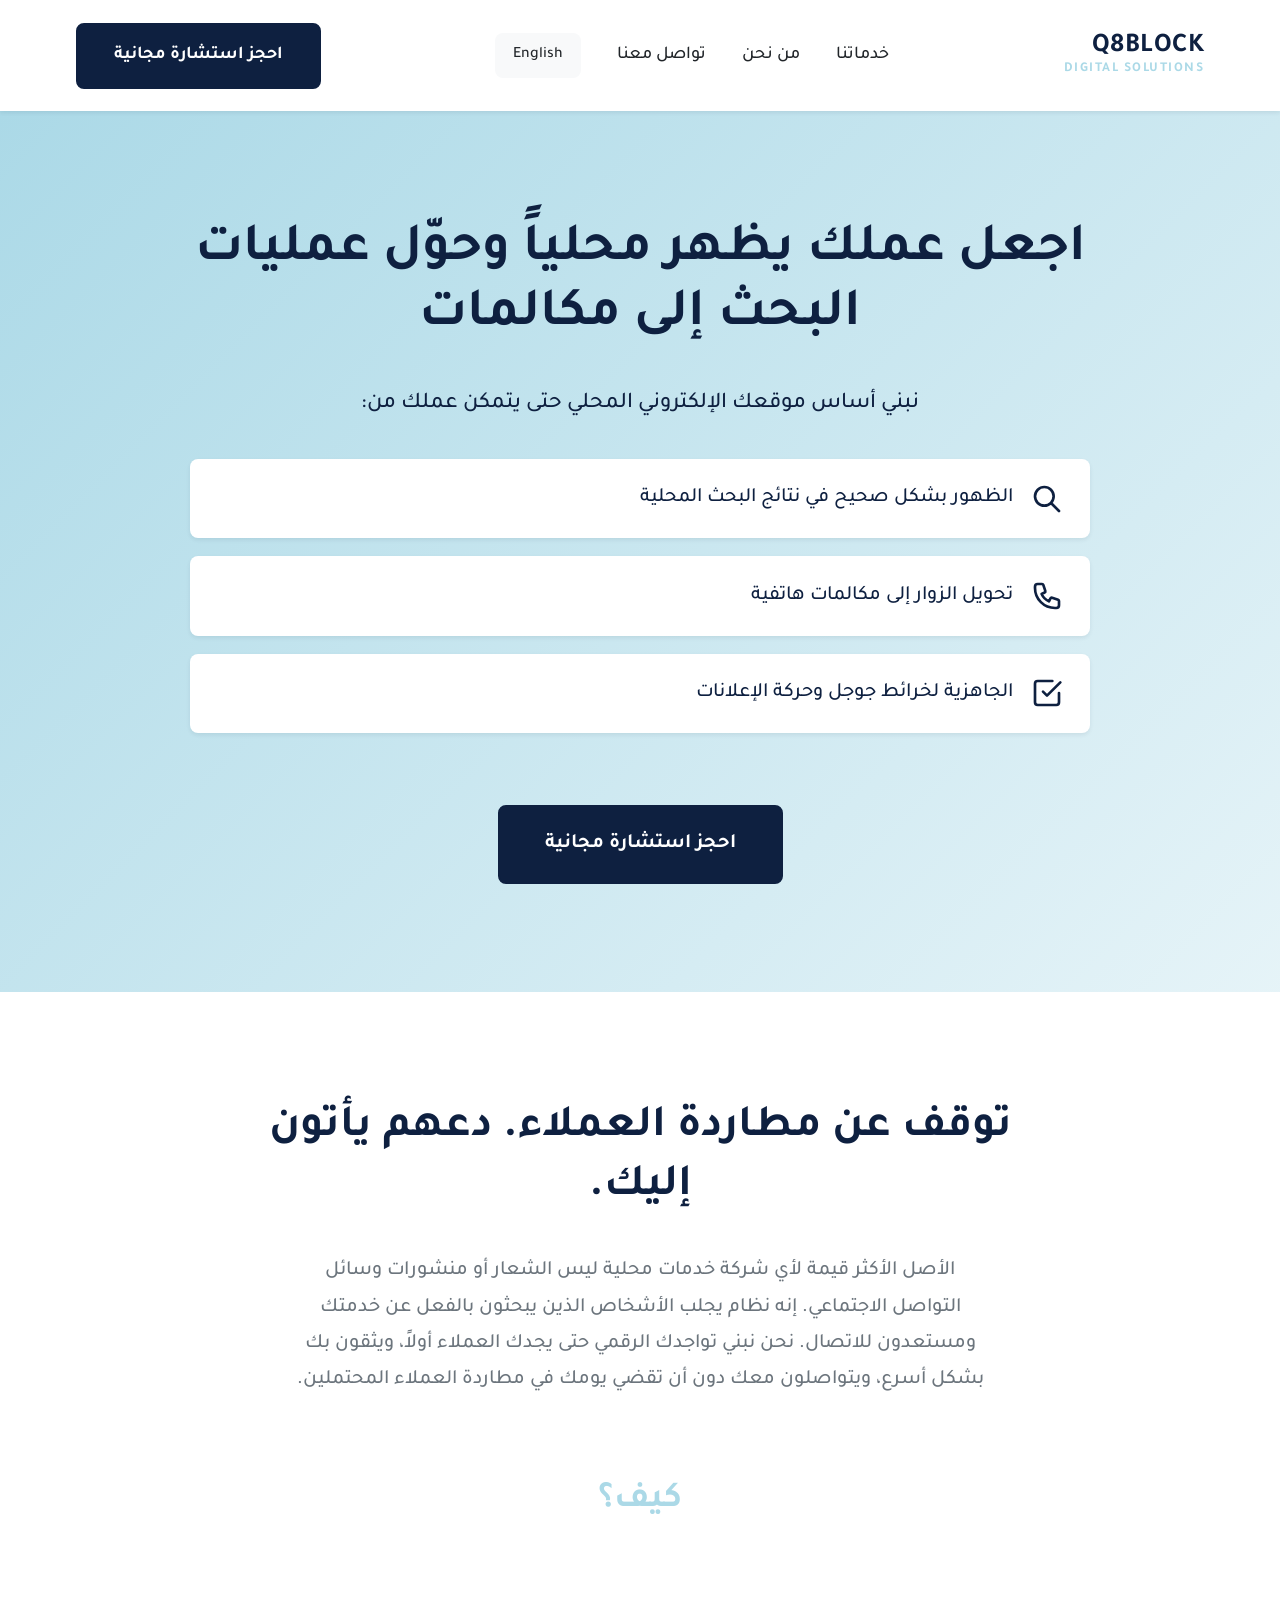
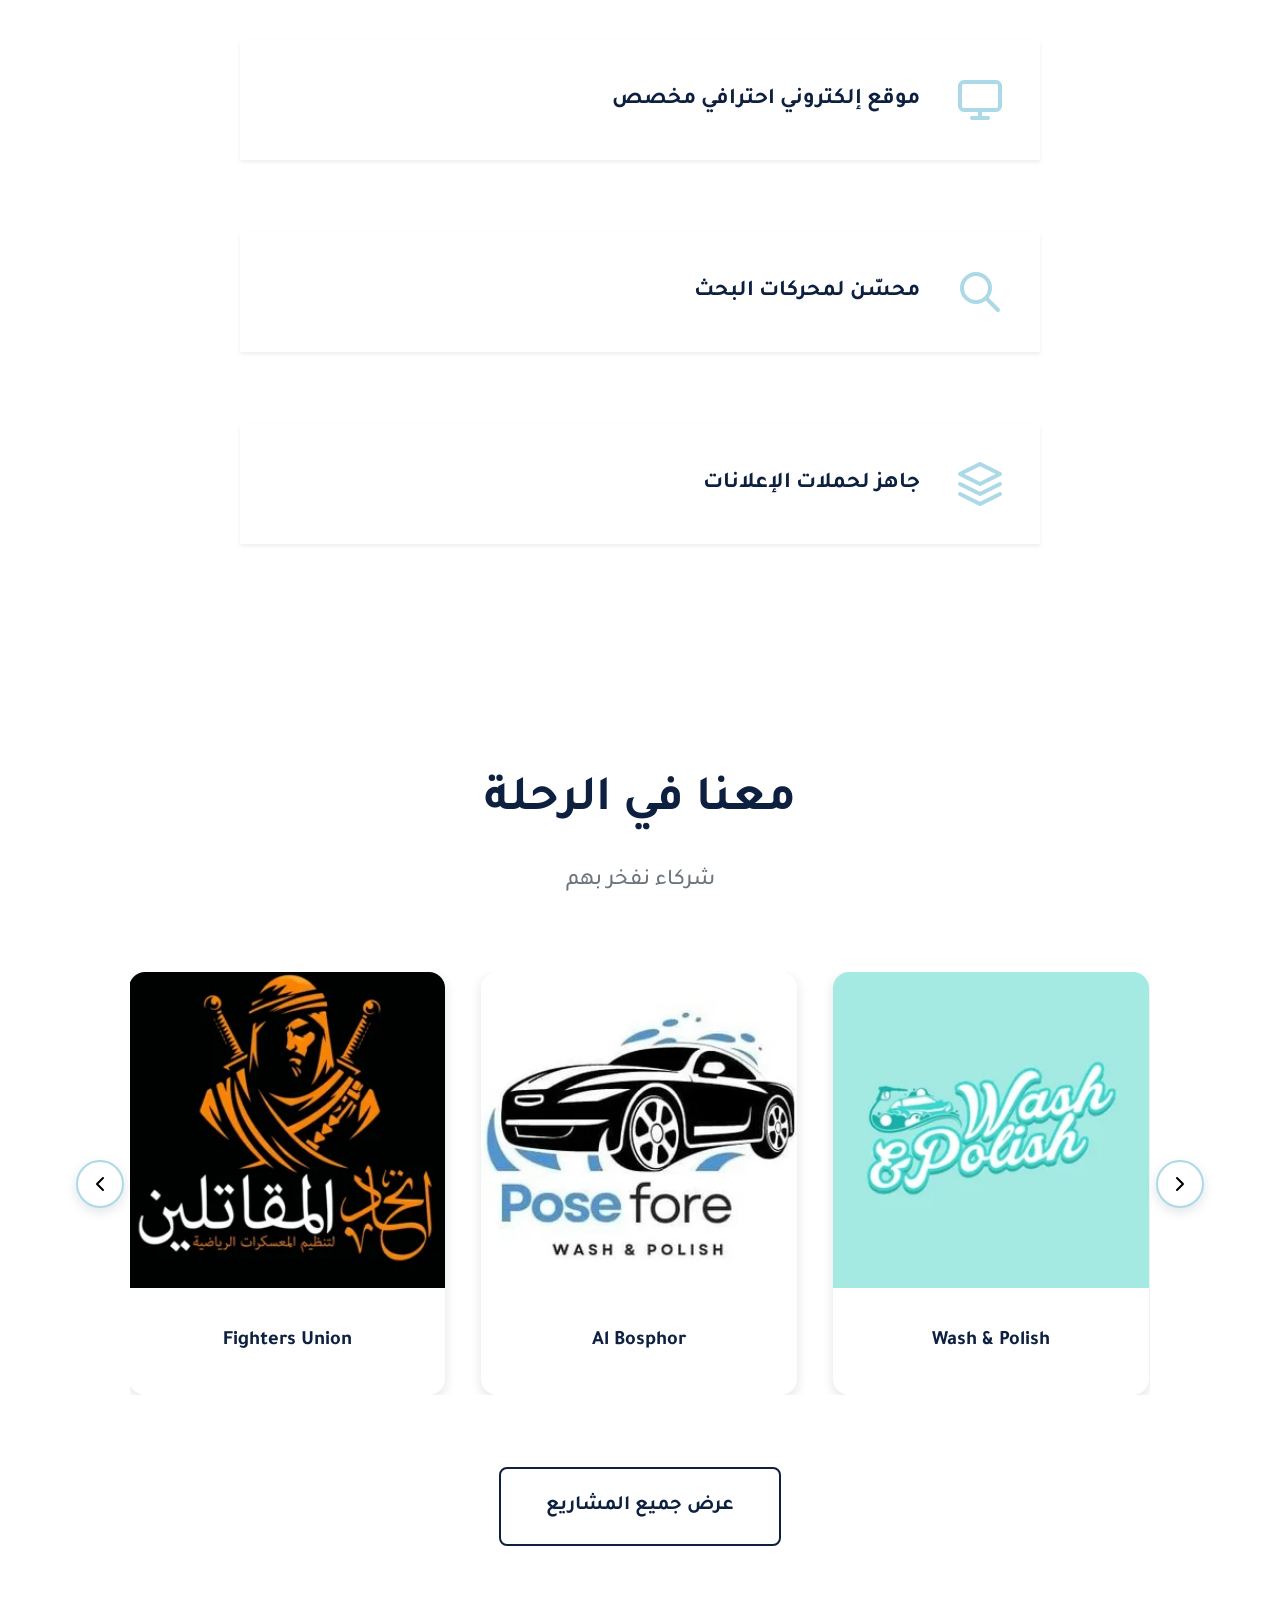
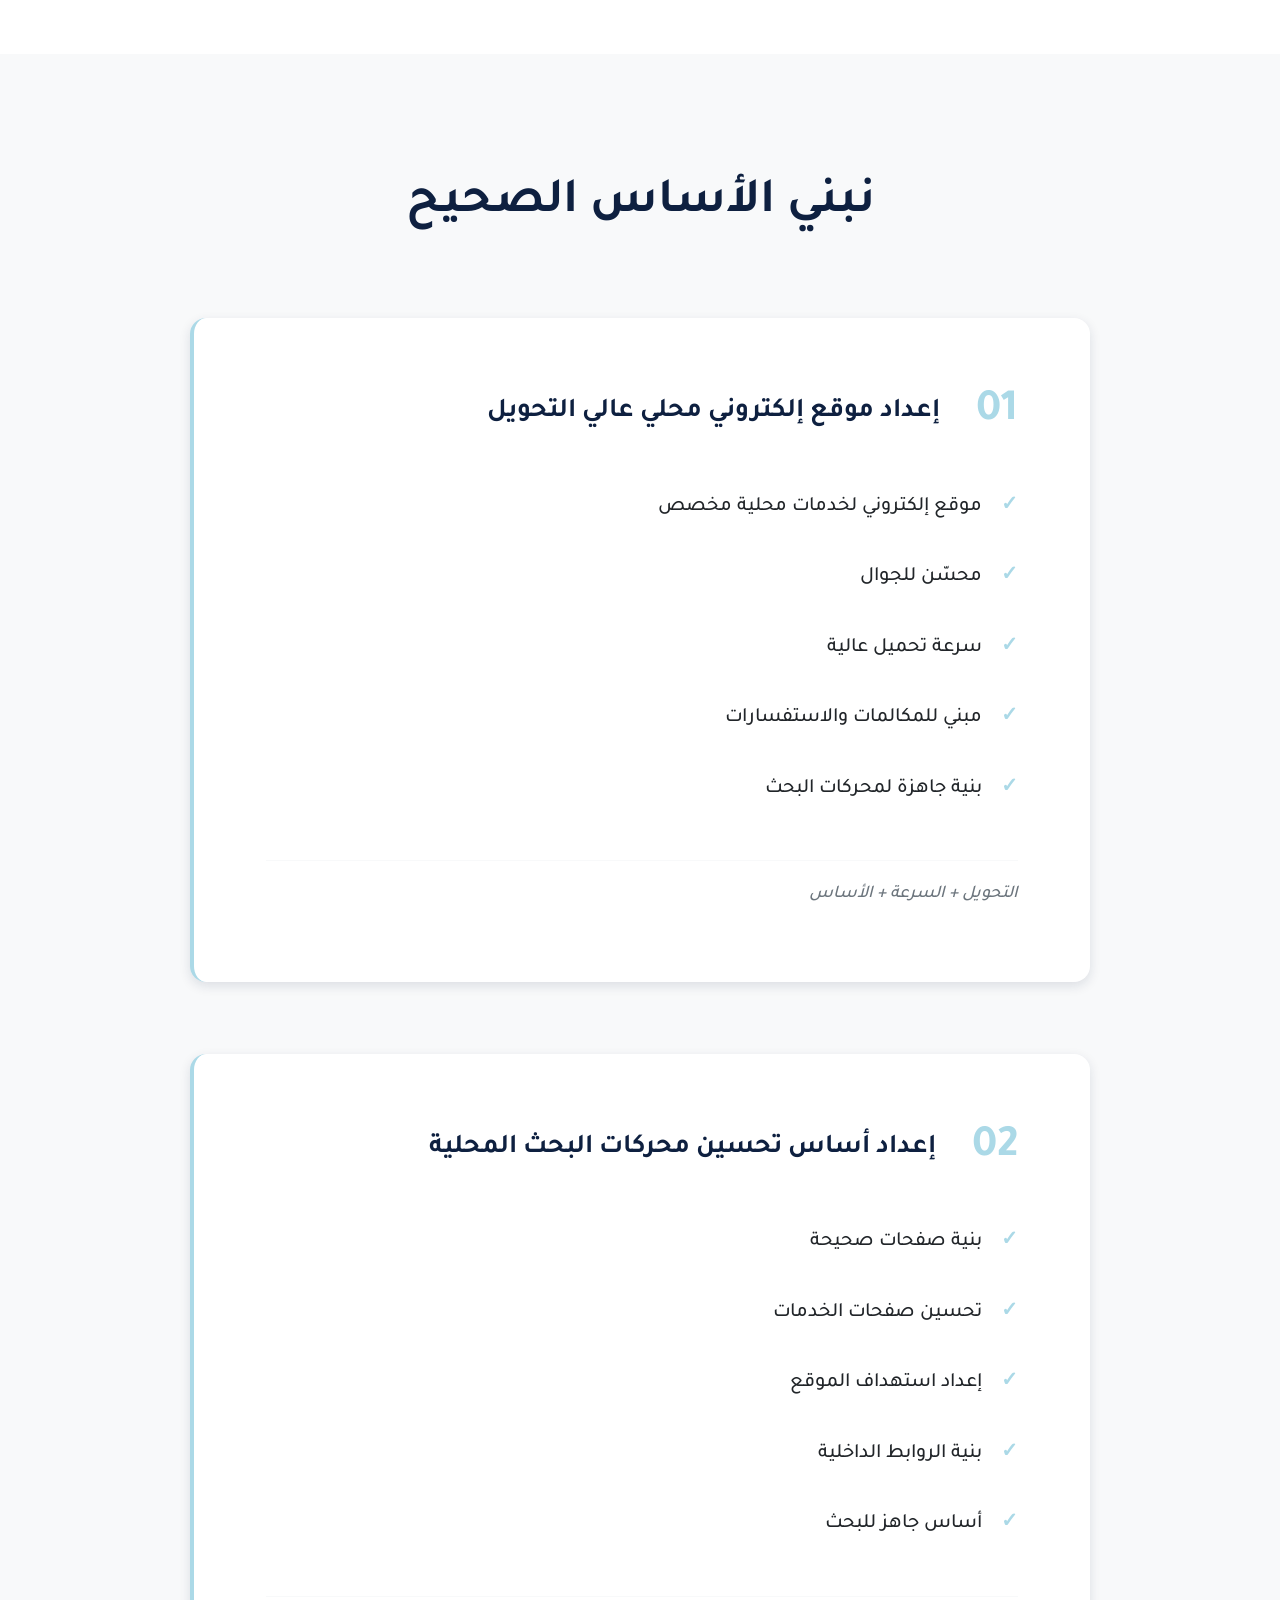
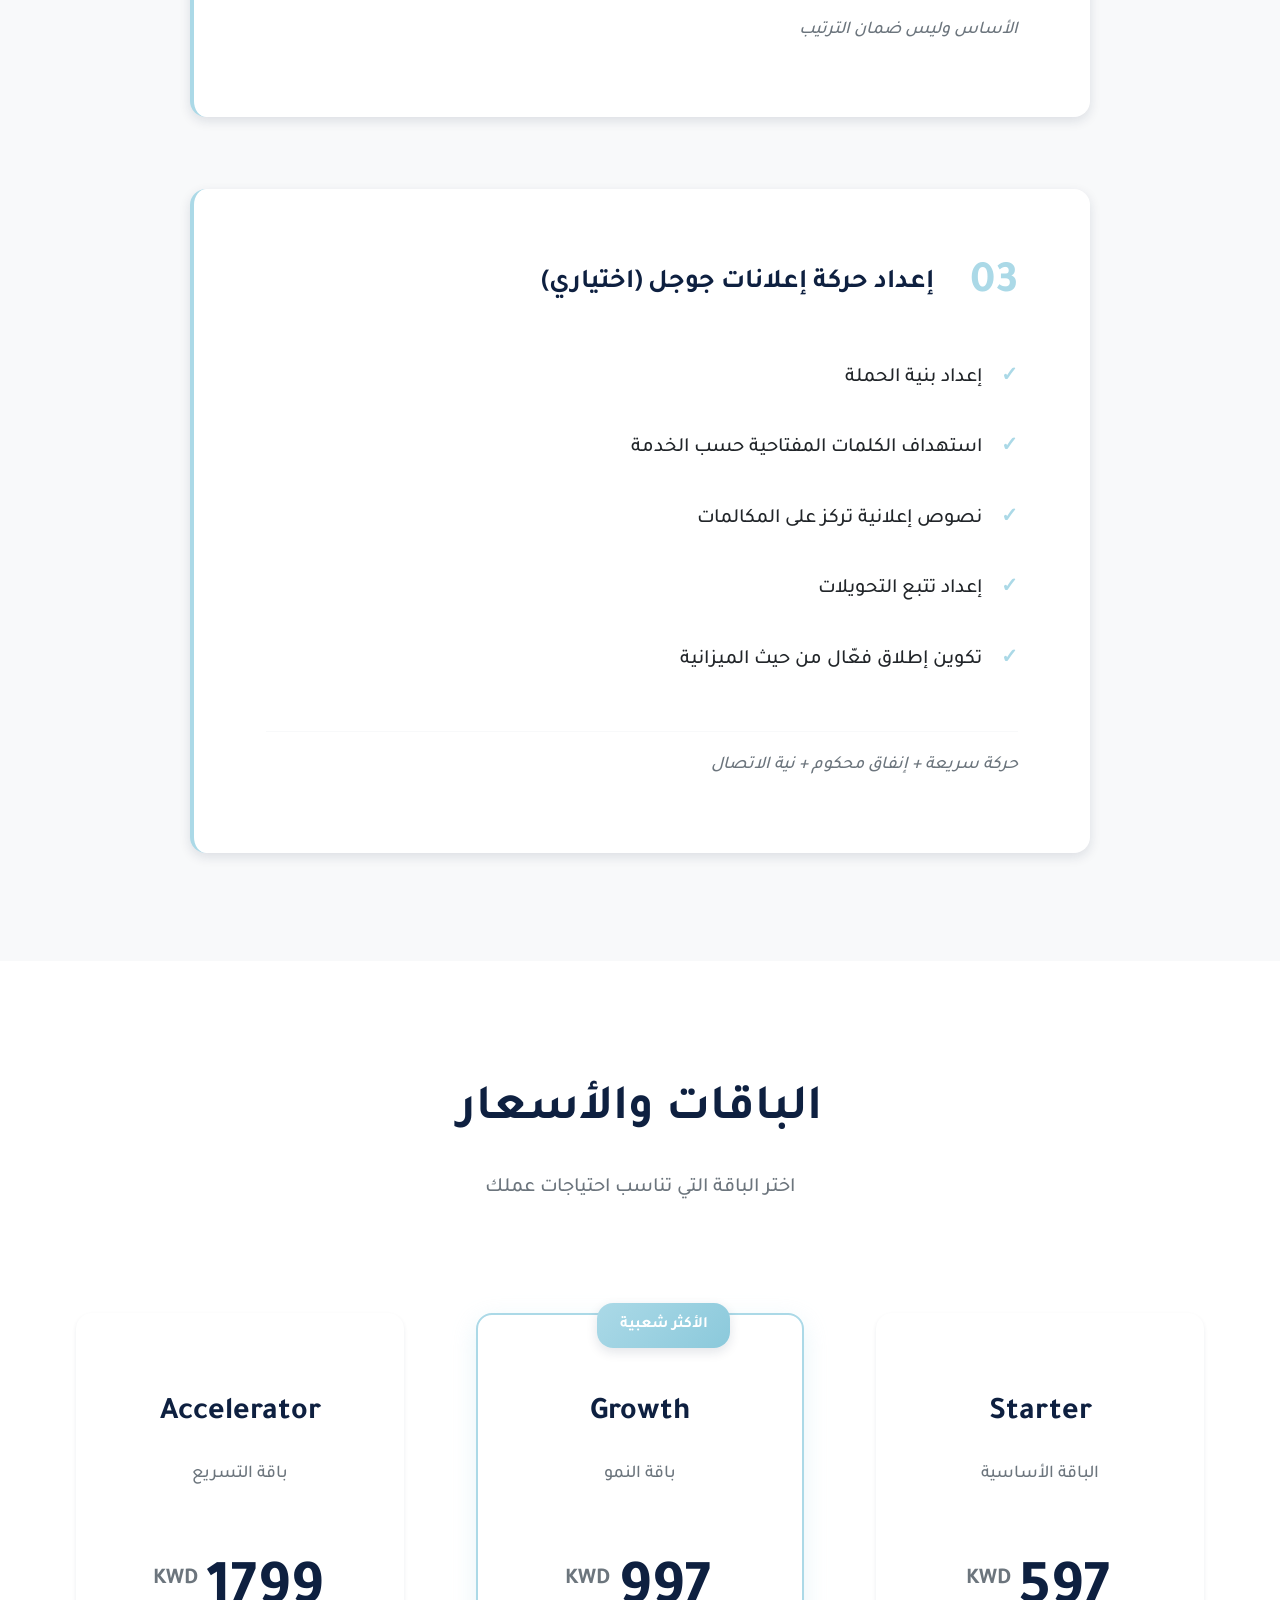
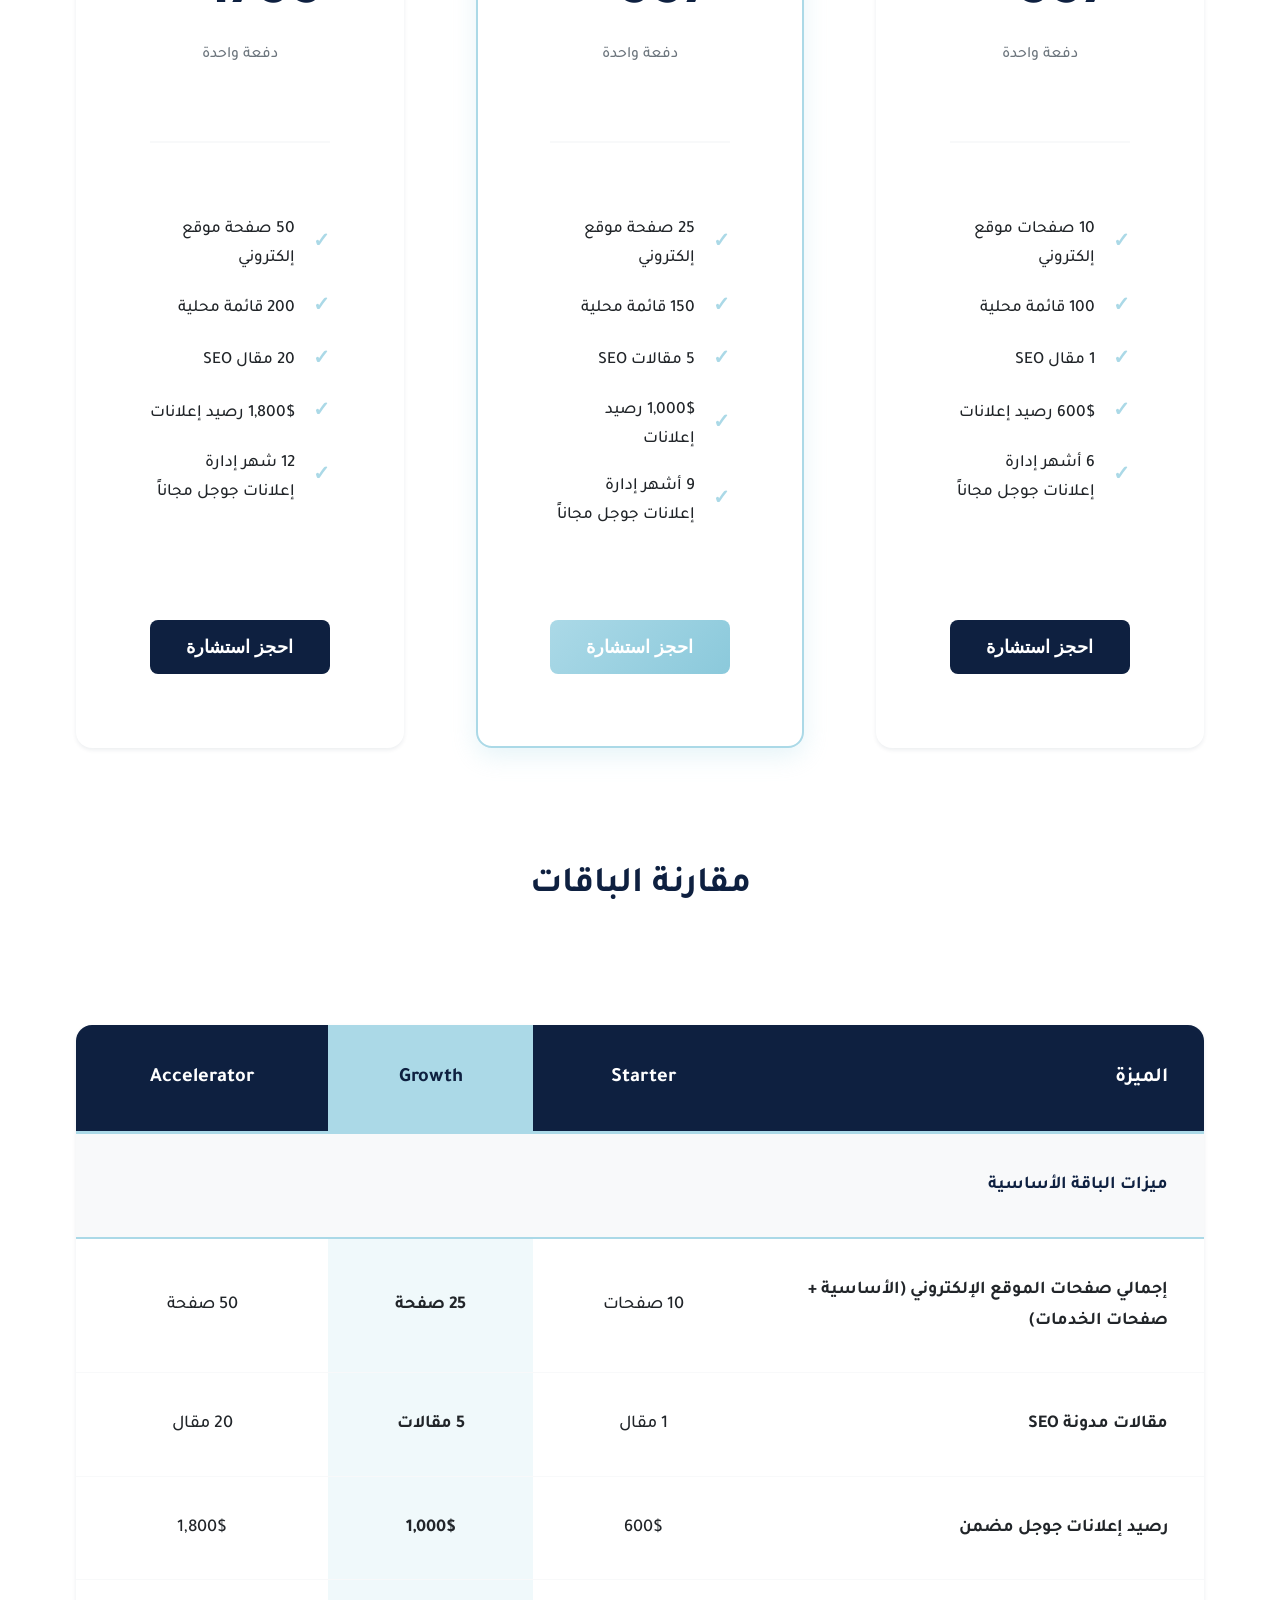
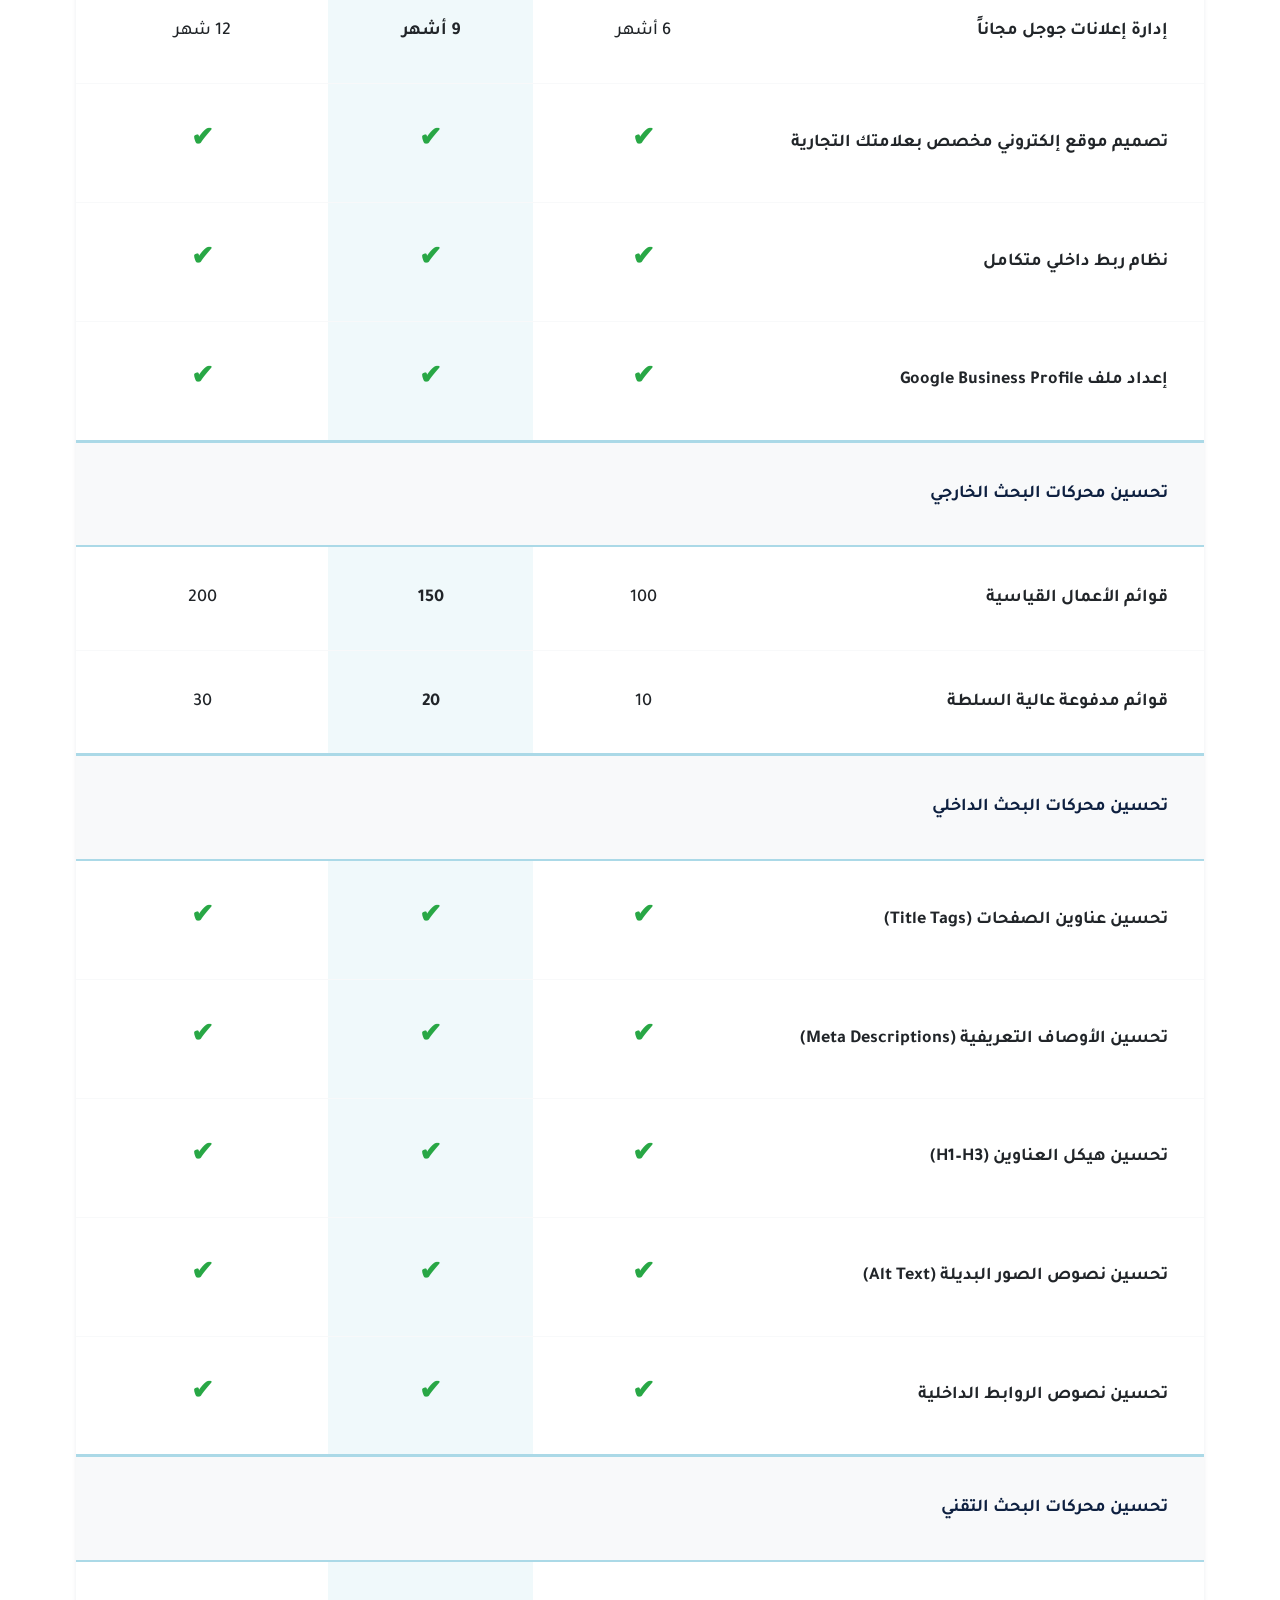
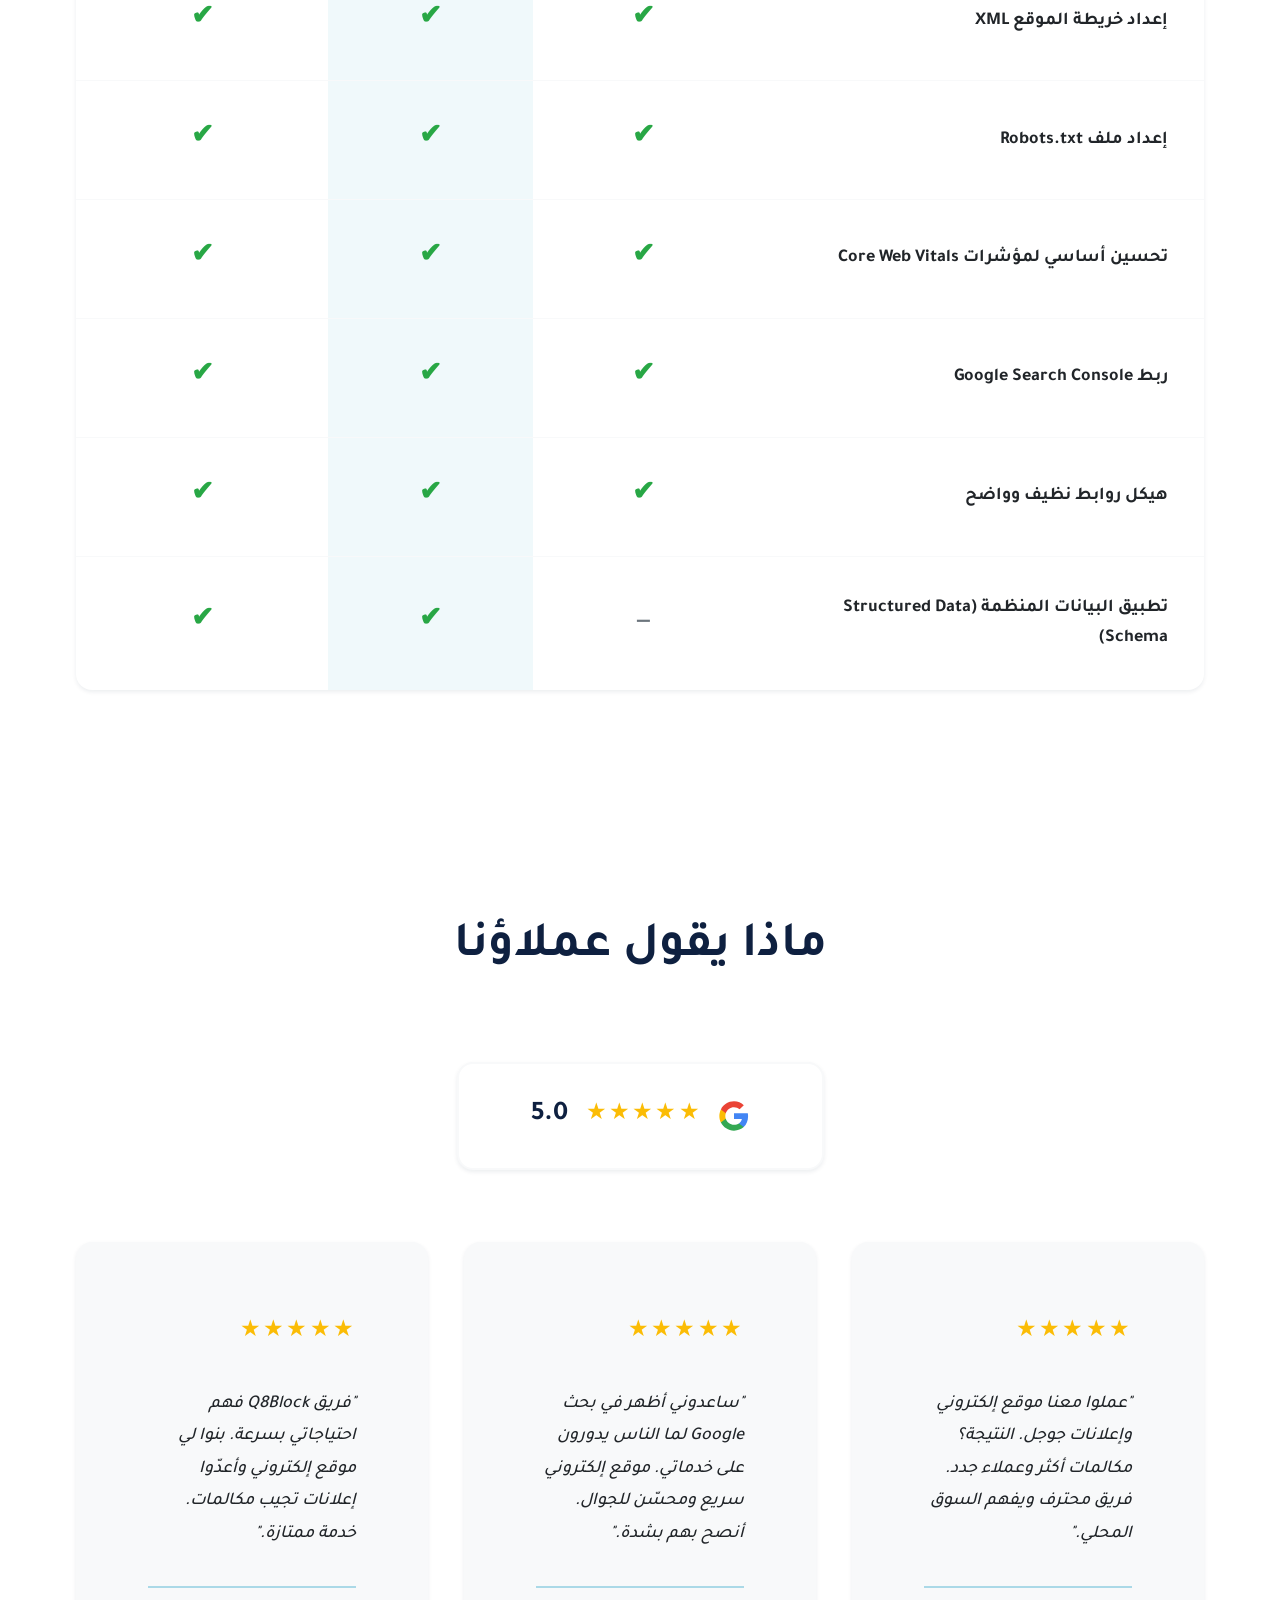
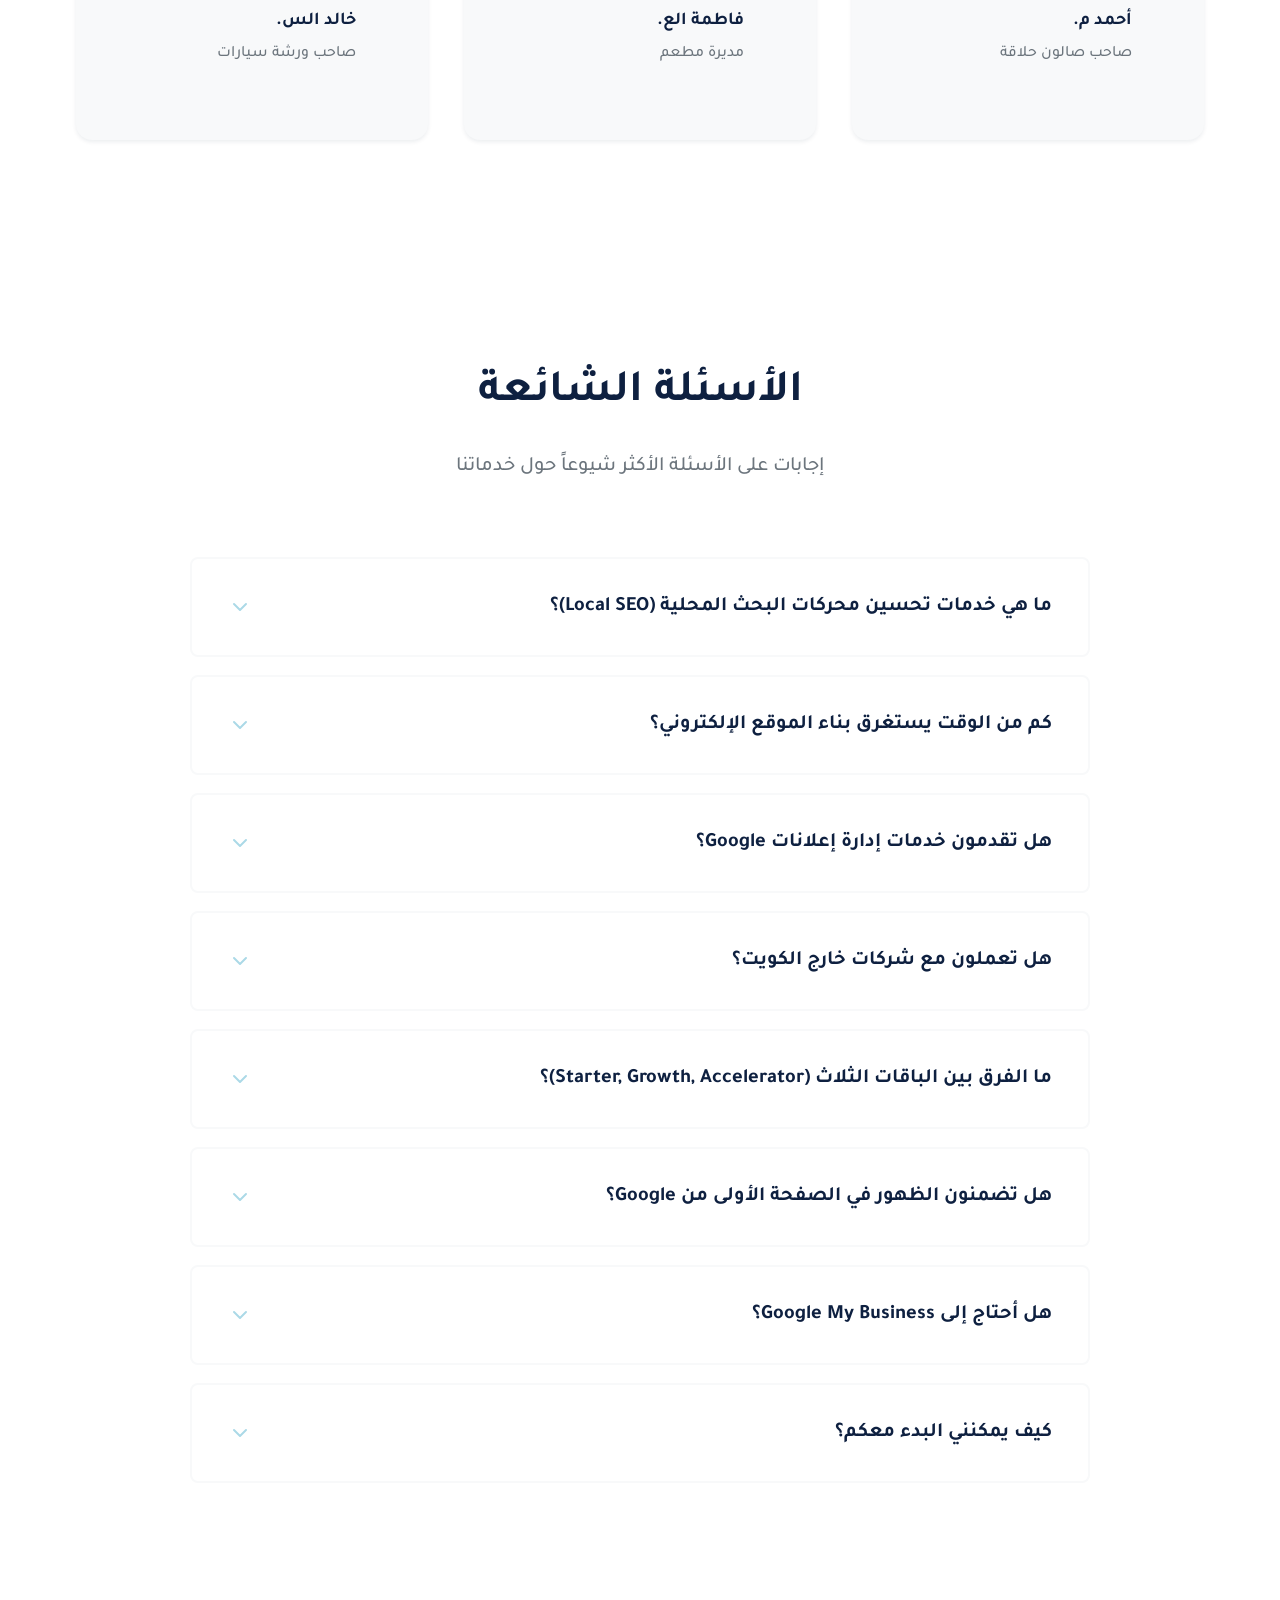
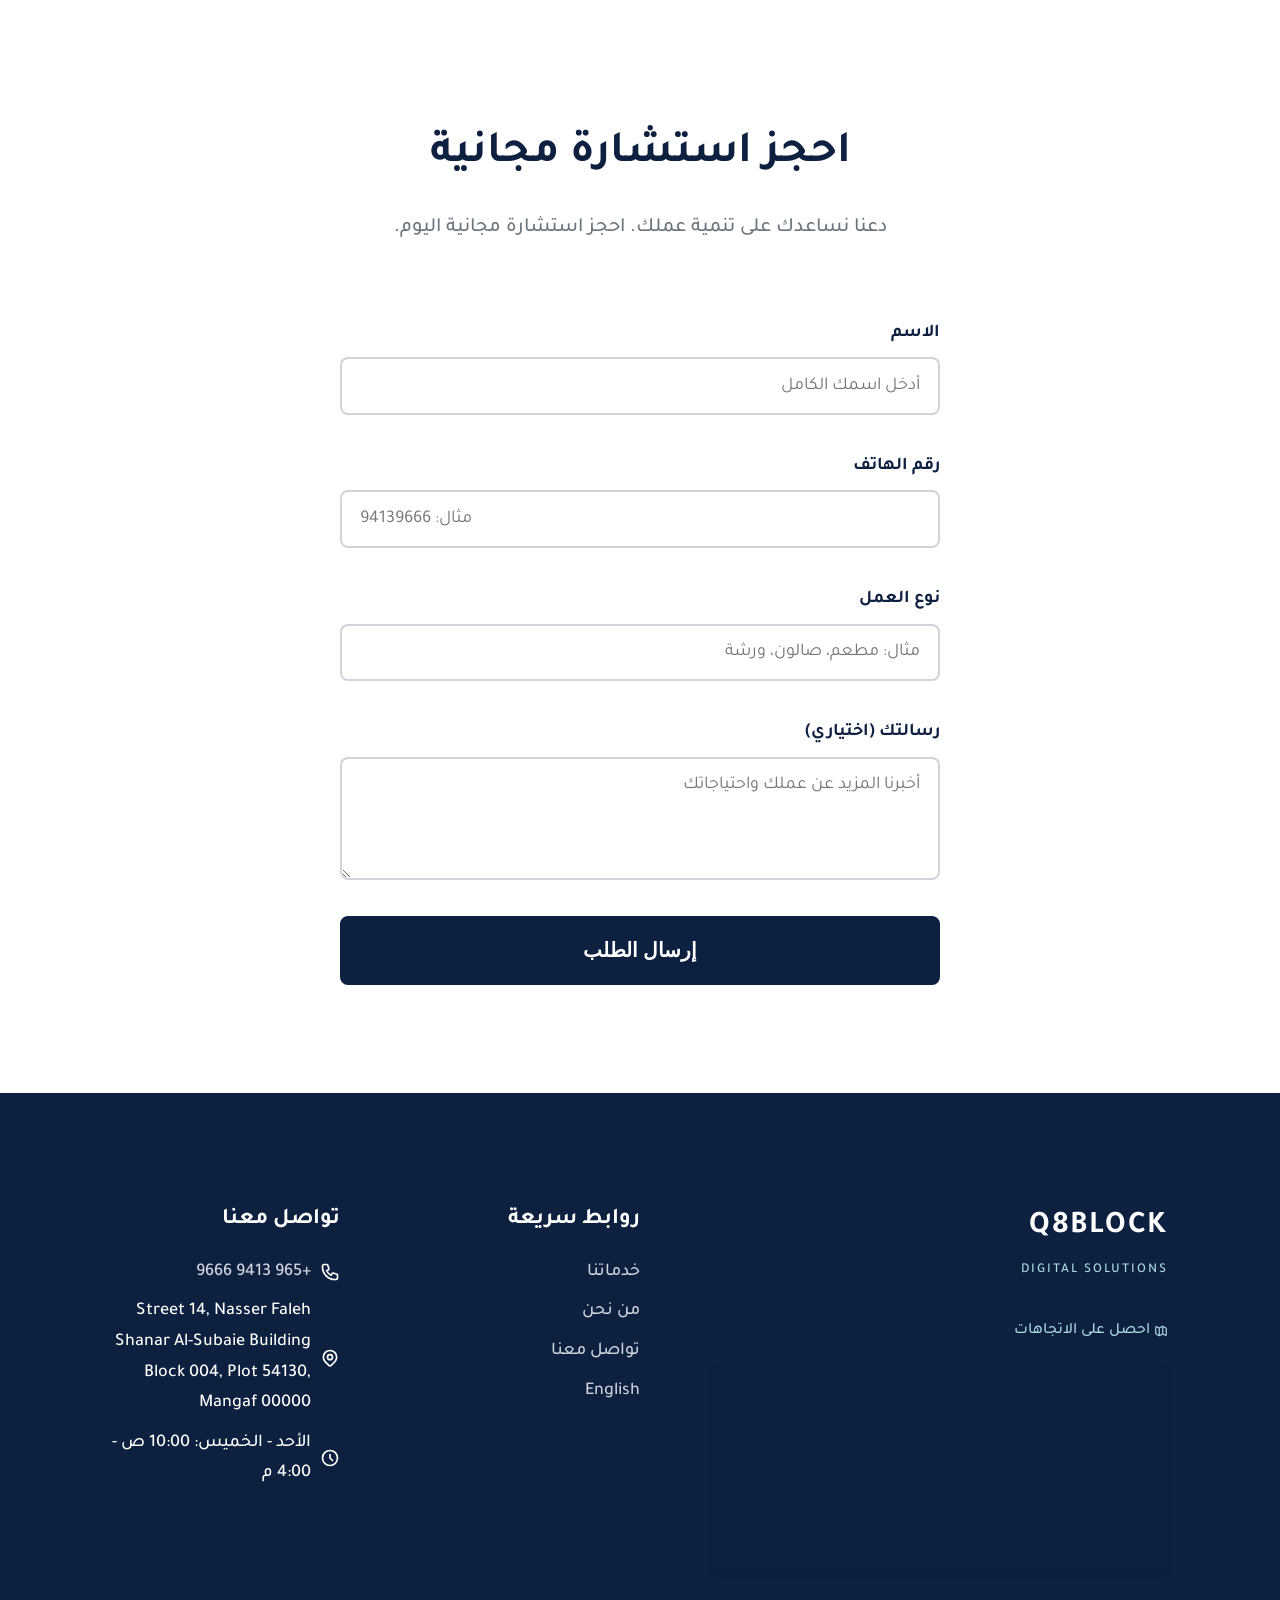
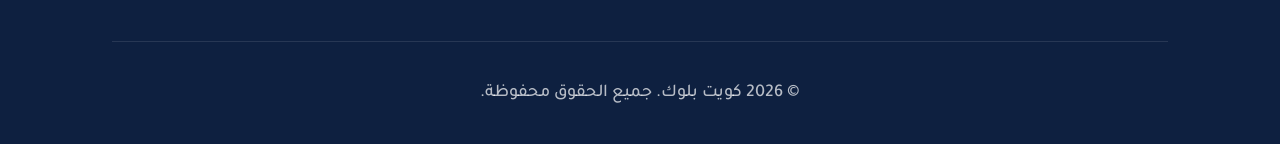
==== commit e6b71198: "Remove carousel dots for infinite loop, fix Arabic carousel initialization" ====
--- a/index.html
+++ b/index.html
@@ -268,7 +268,6 @@
                     </svg>
                 </button>
             </div>
-            <div class="carousel-dots"></div>
             <div class="portfolio-cta">
                 <a href="/projects" class="btn btn-secondary btn-large">عرض جميع المشاريع</a>
             </div>
